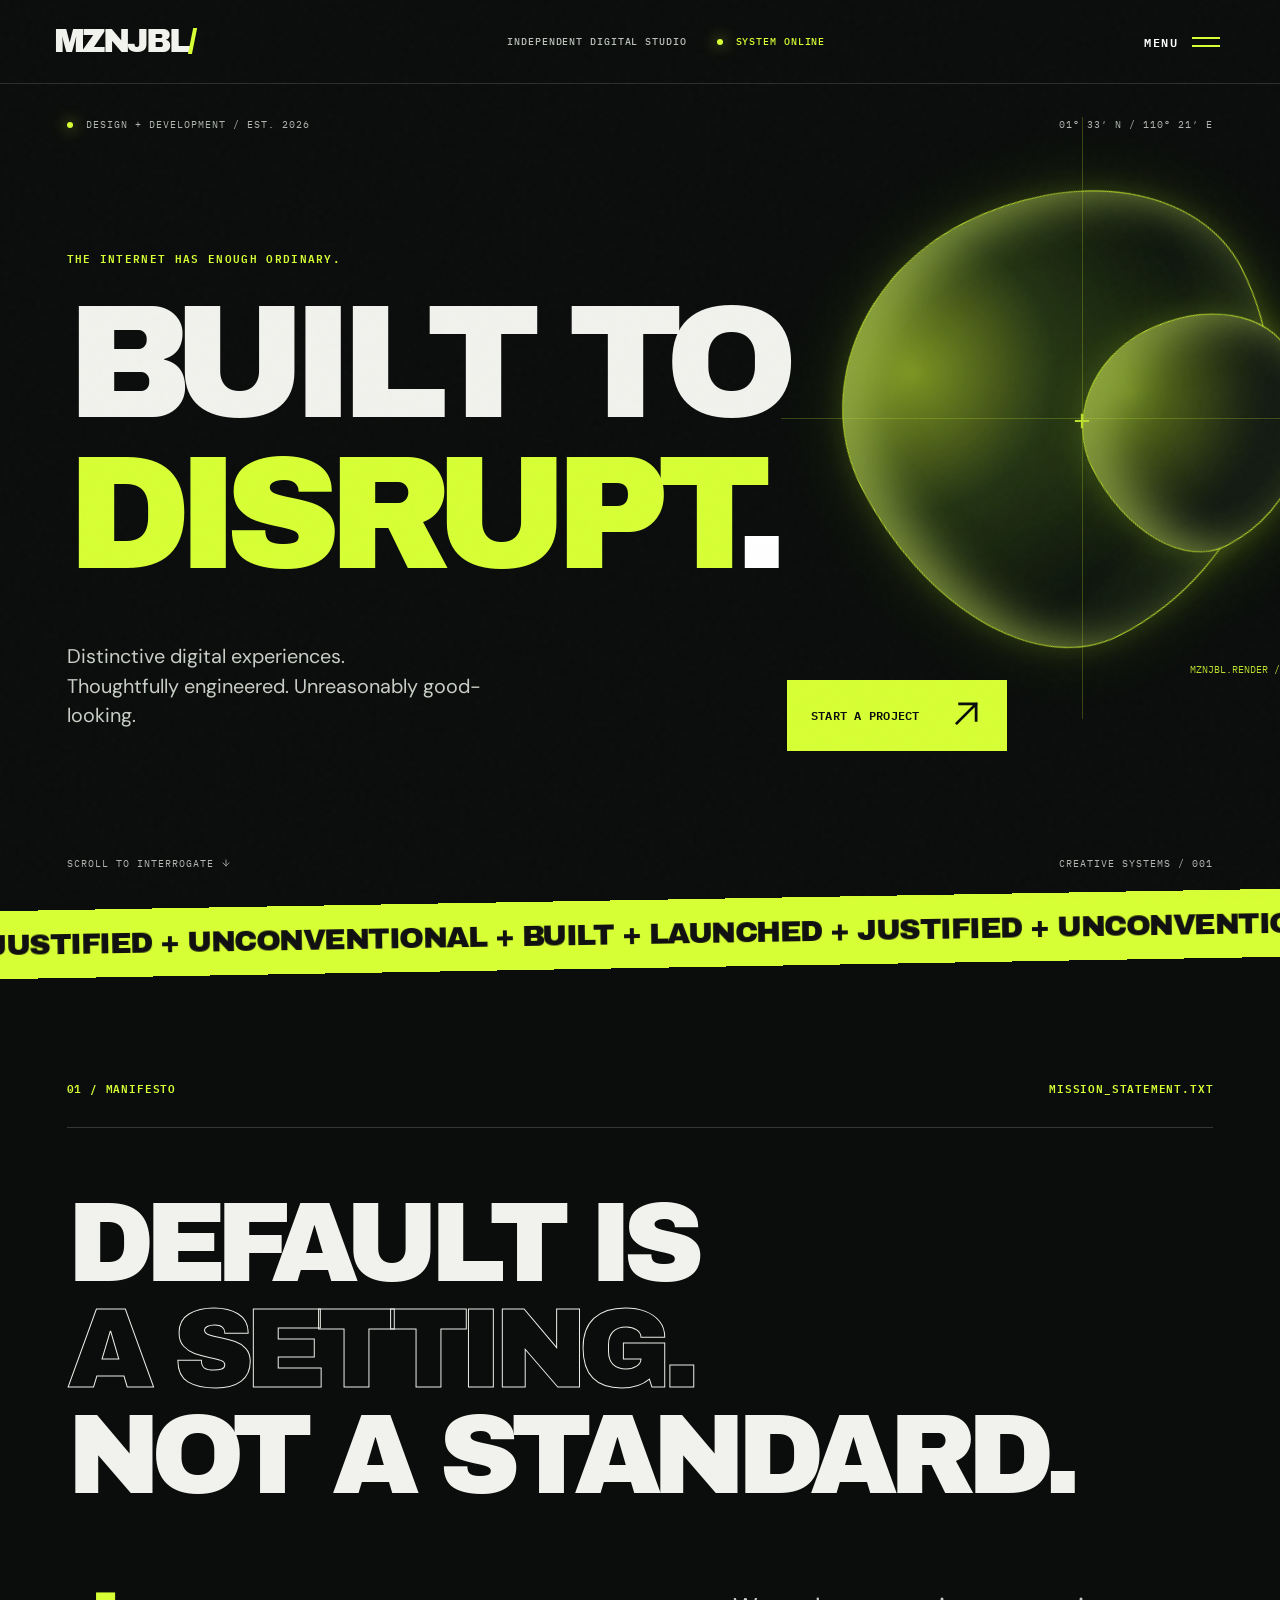
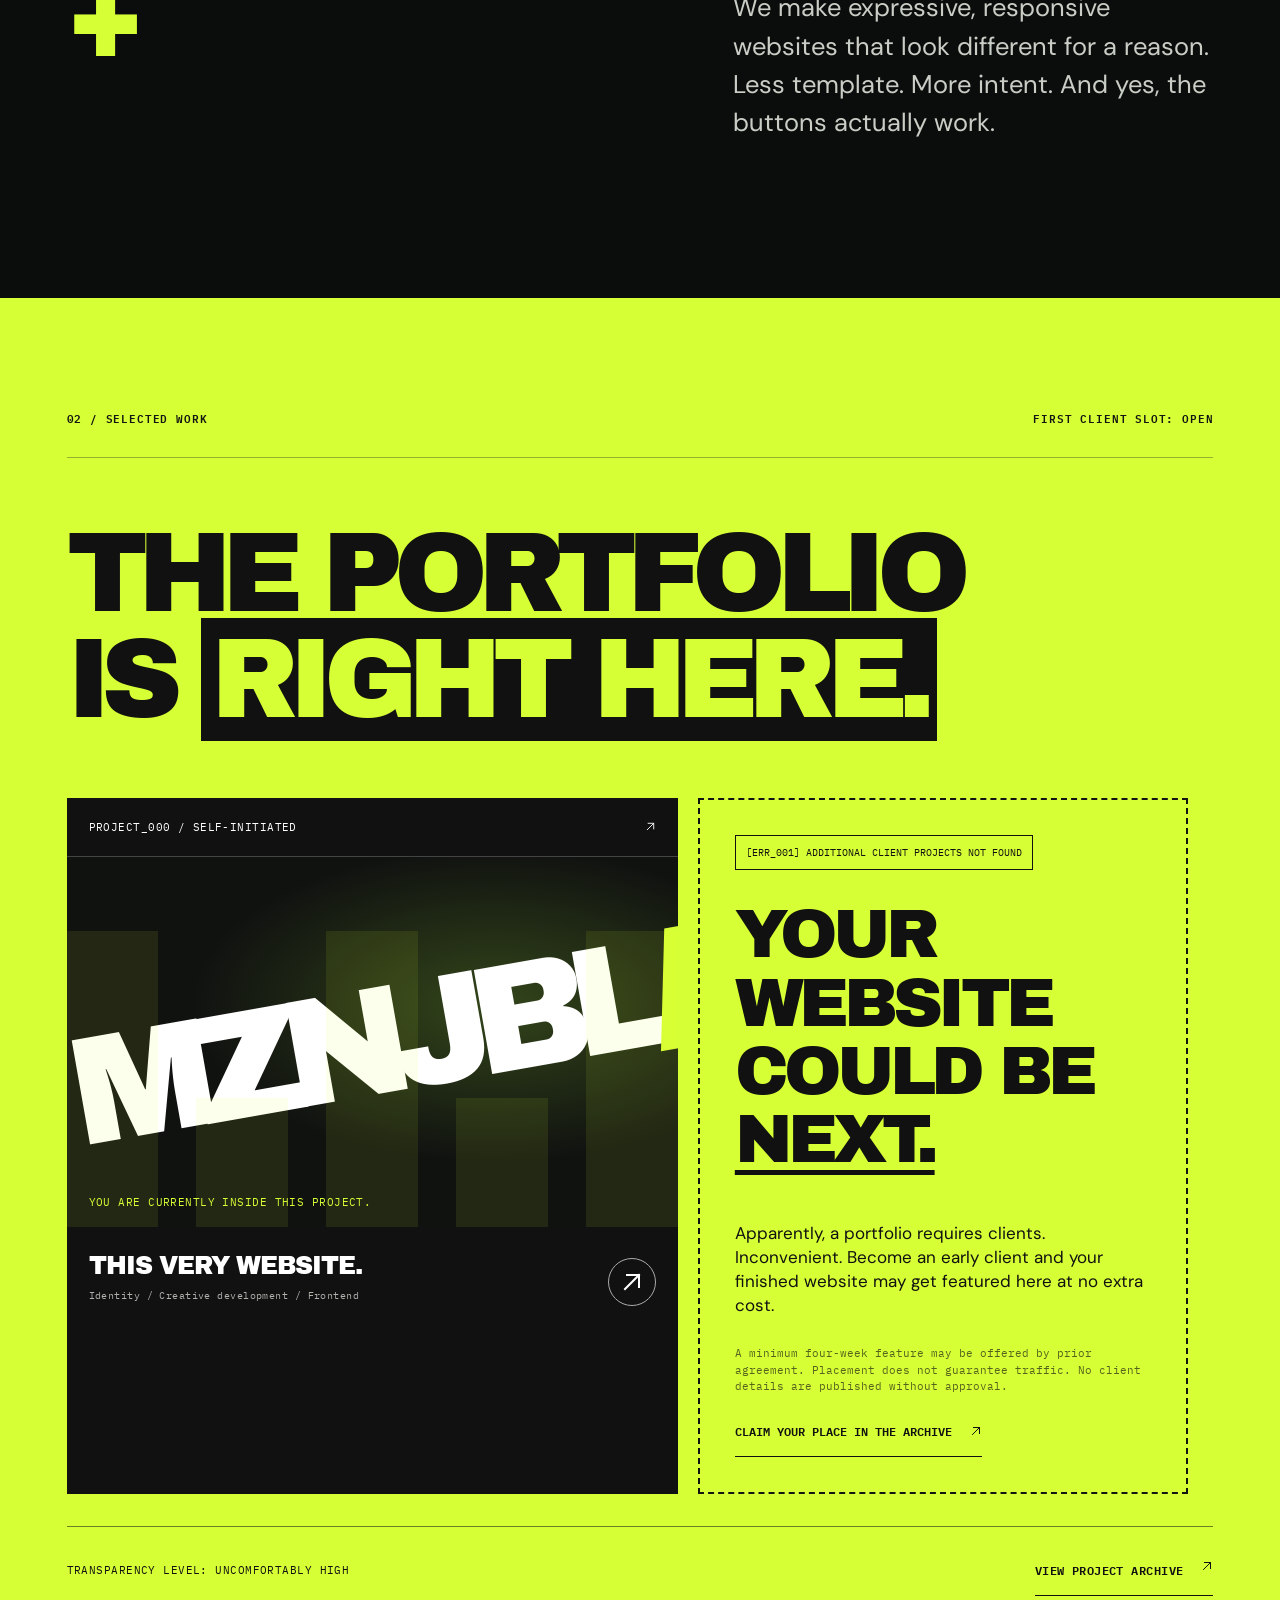
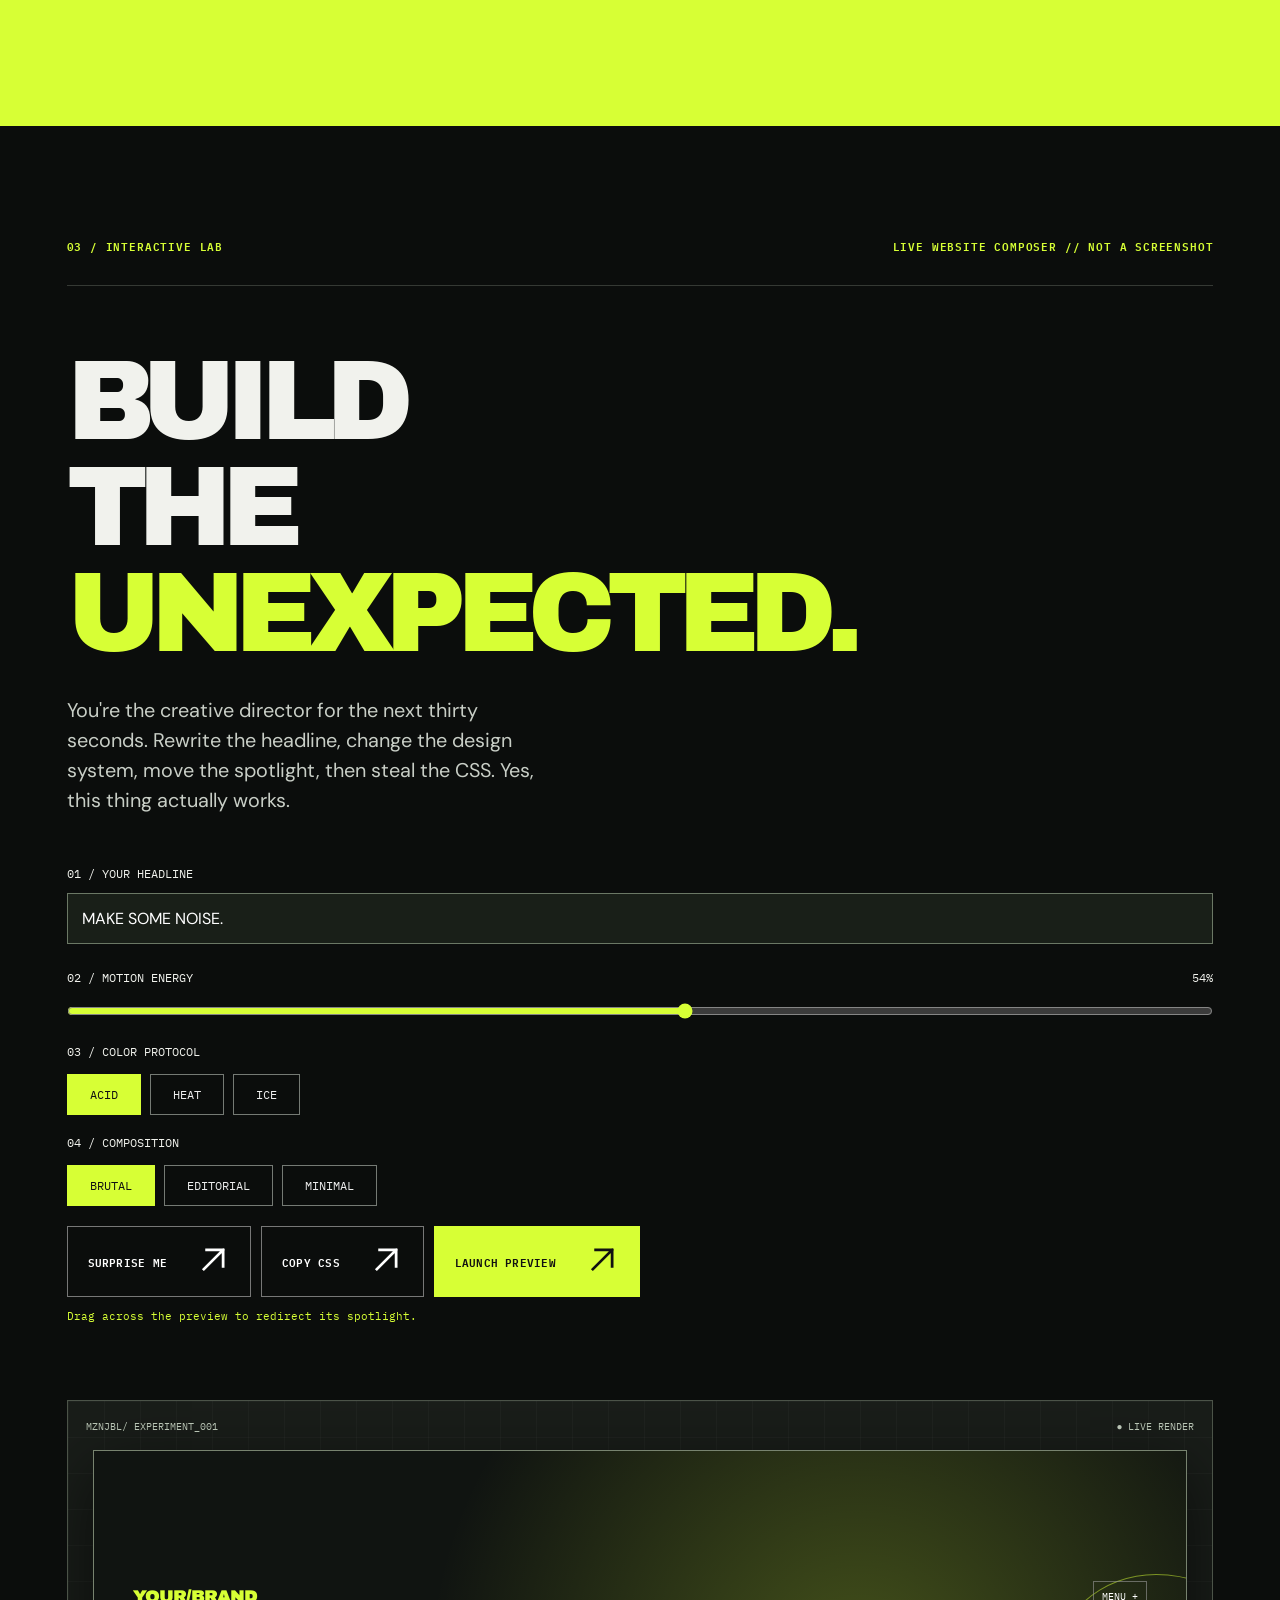
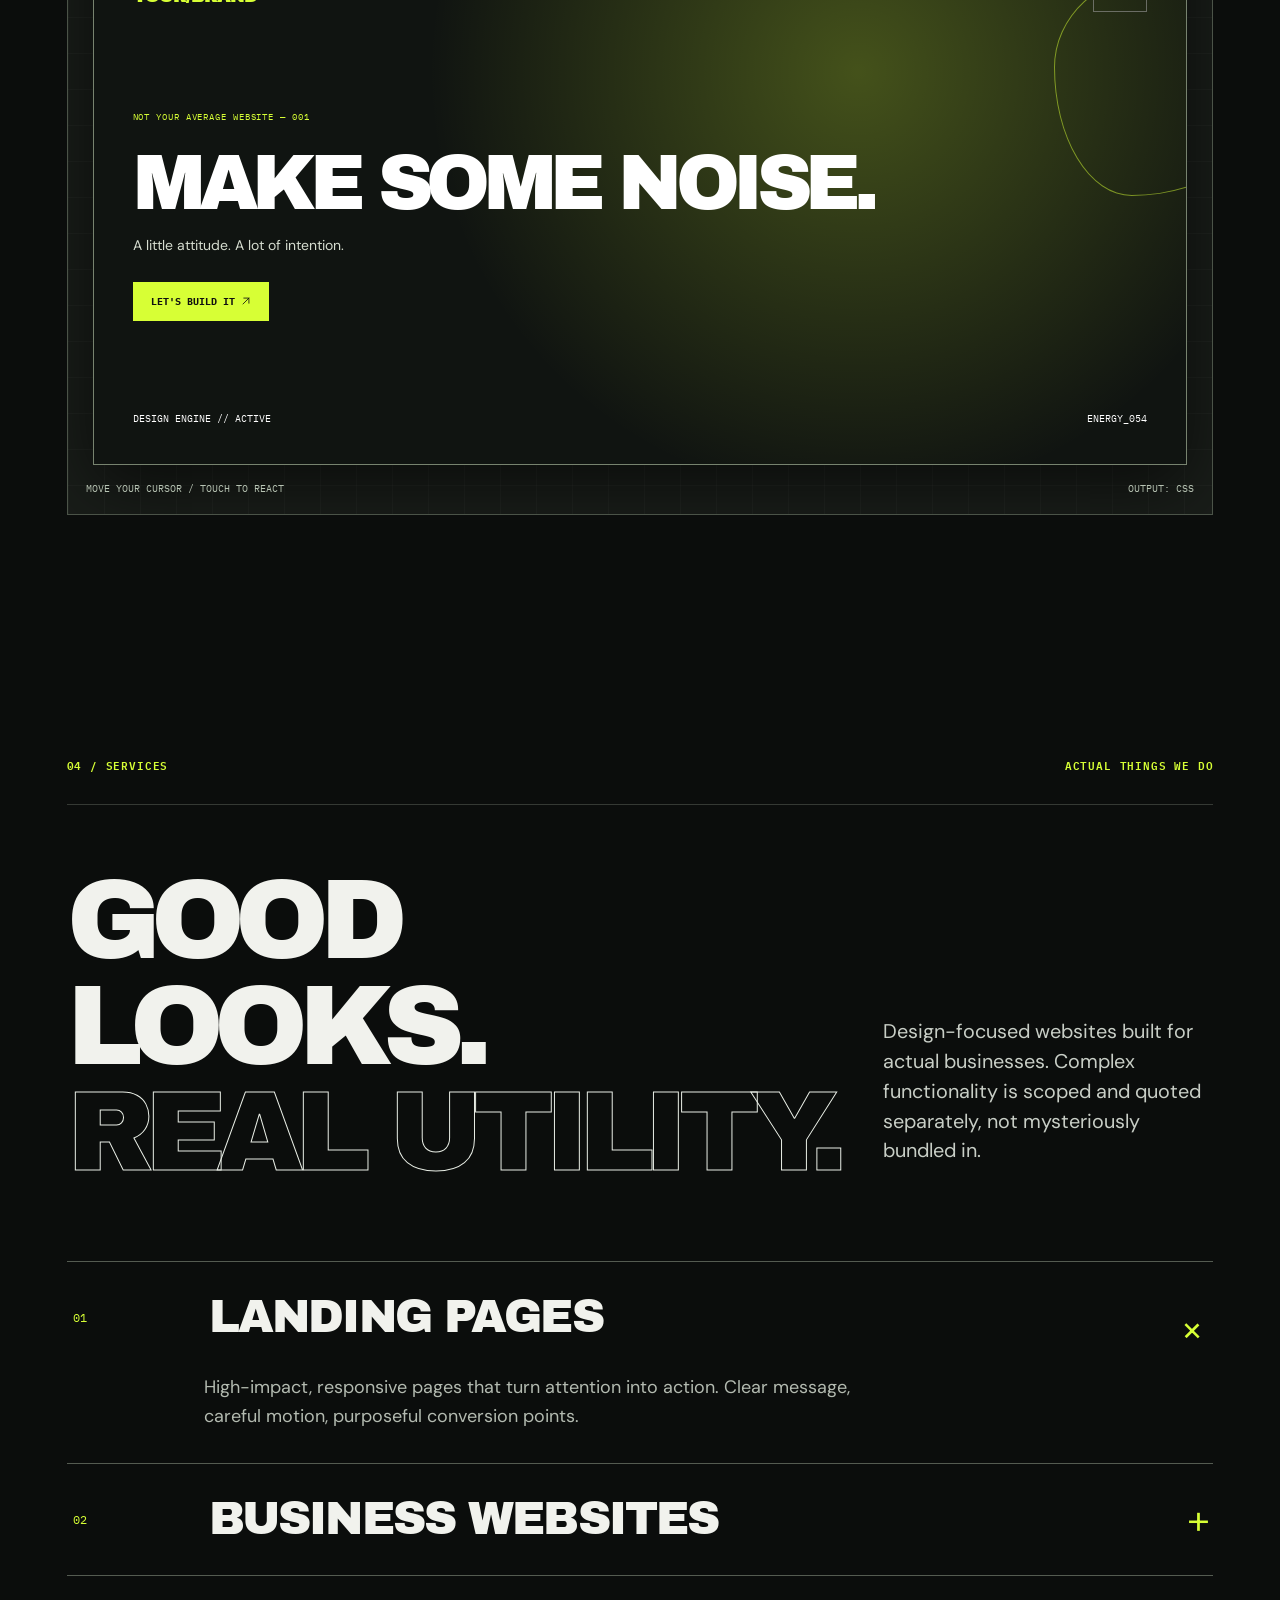
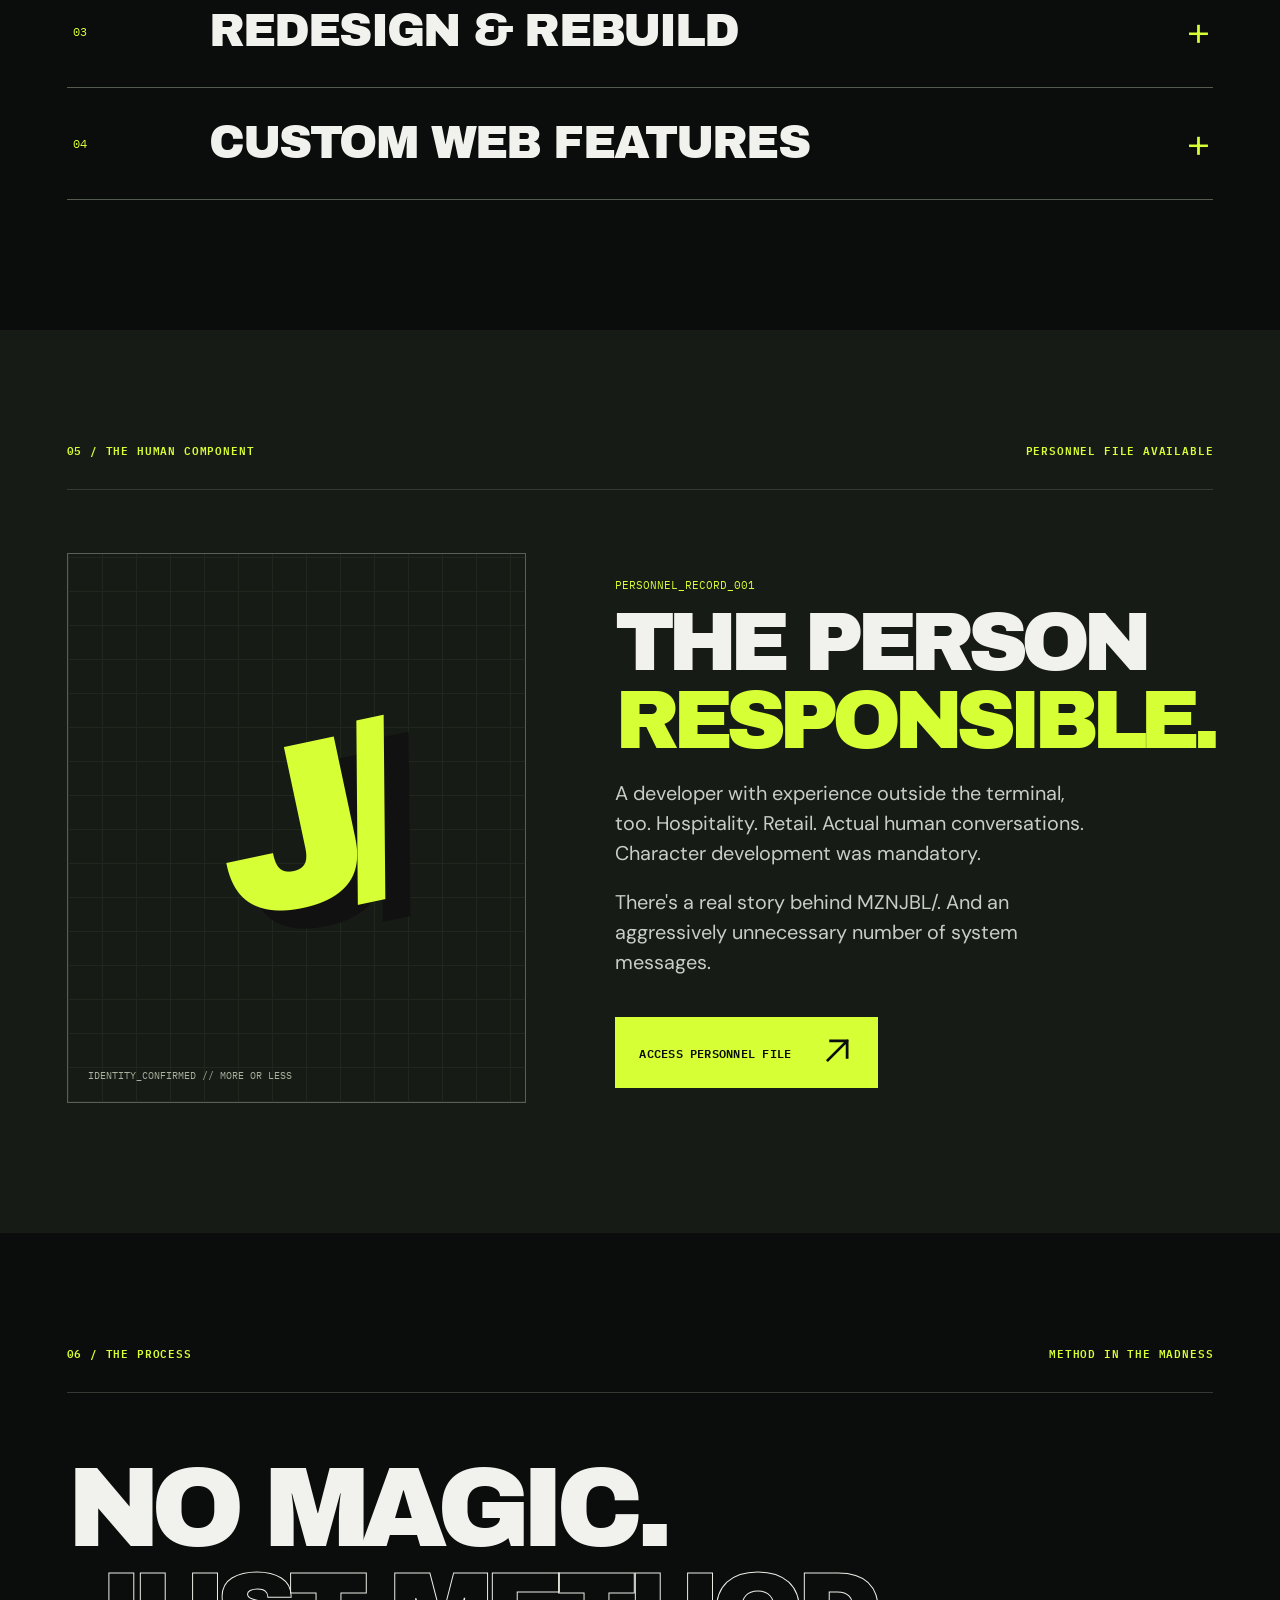
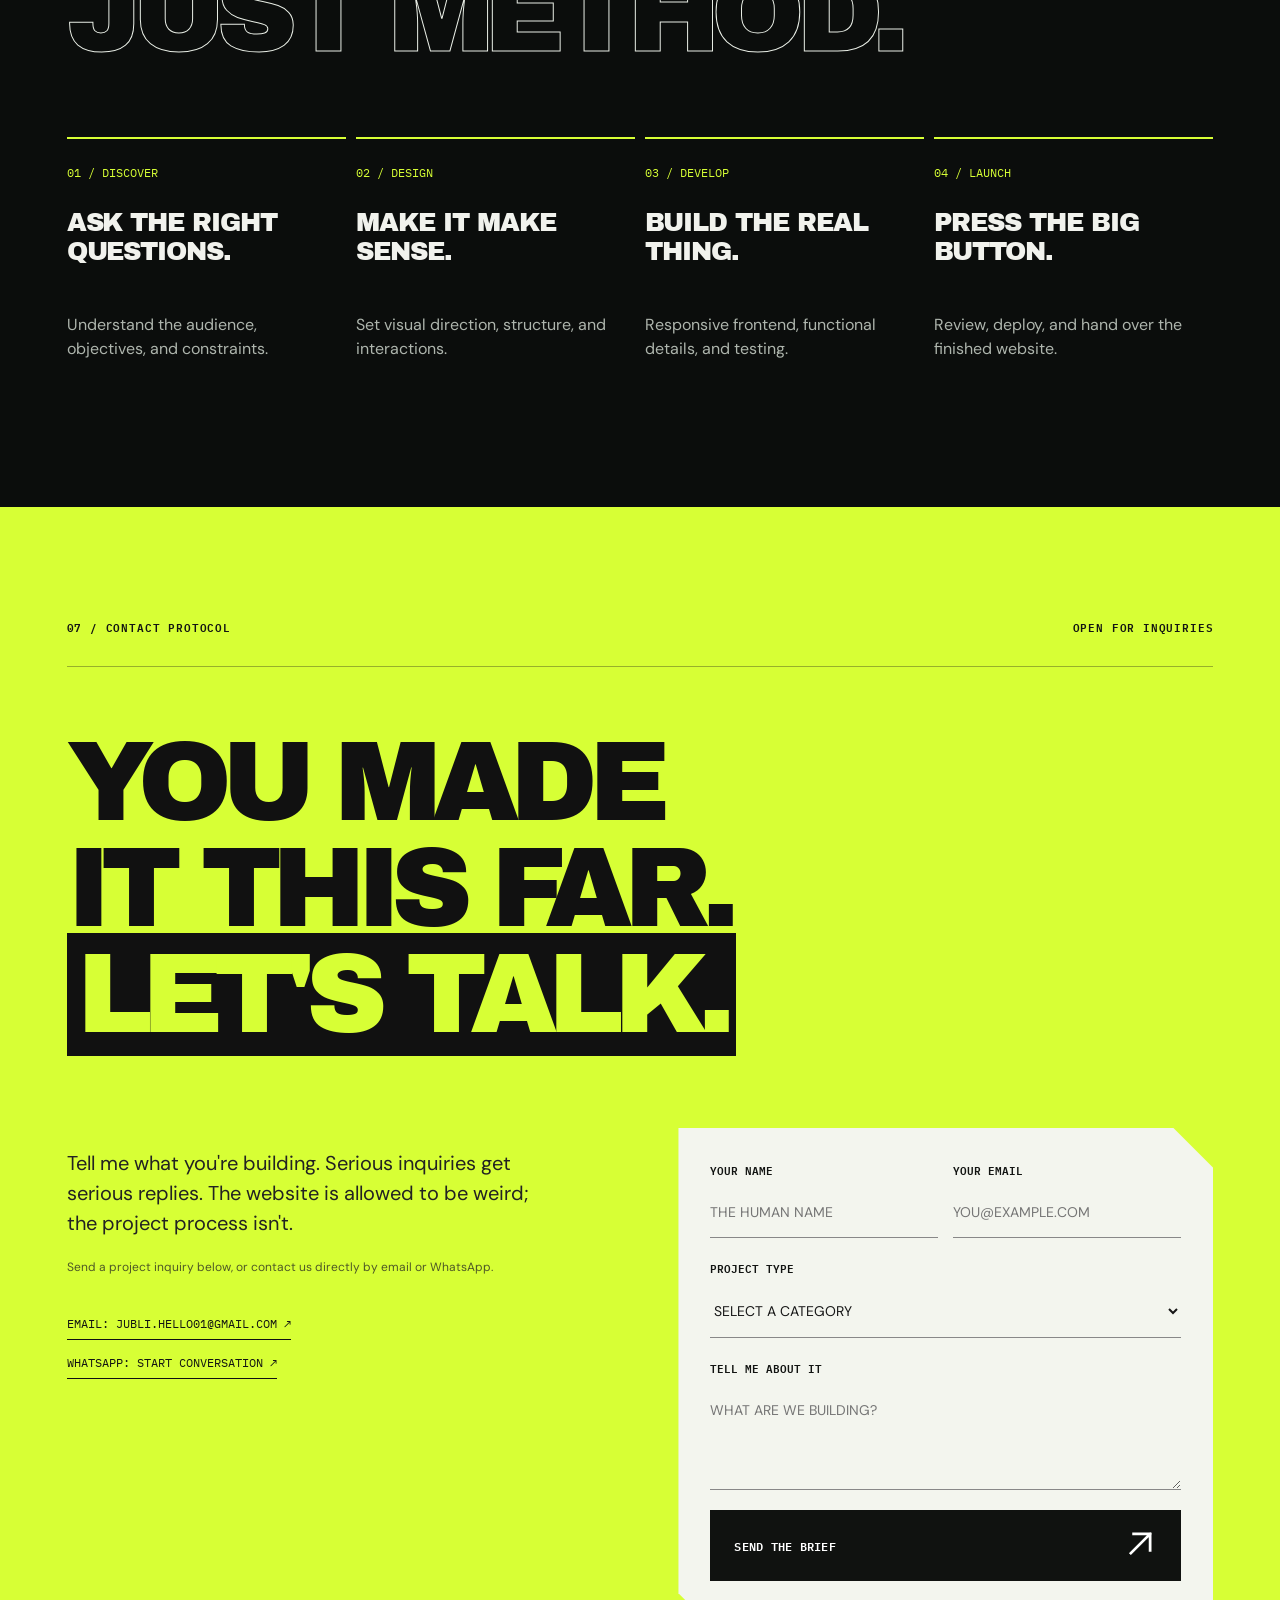
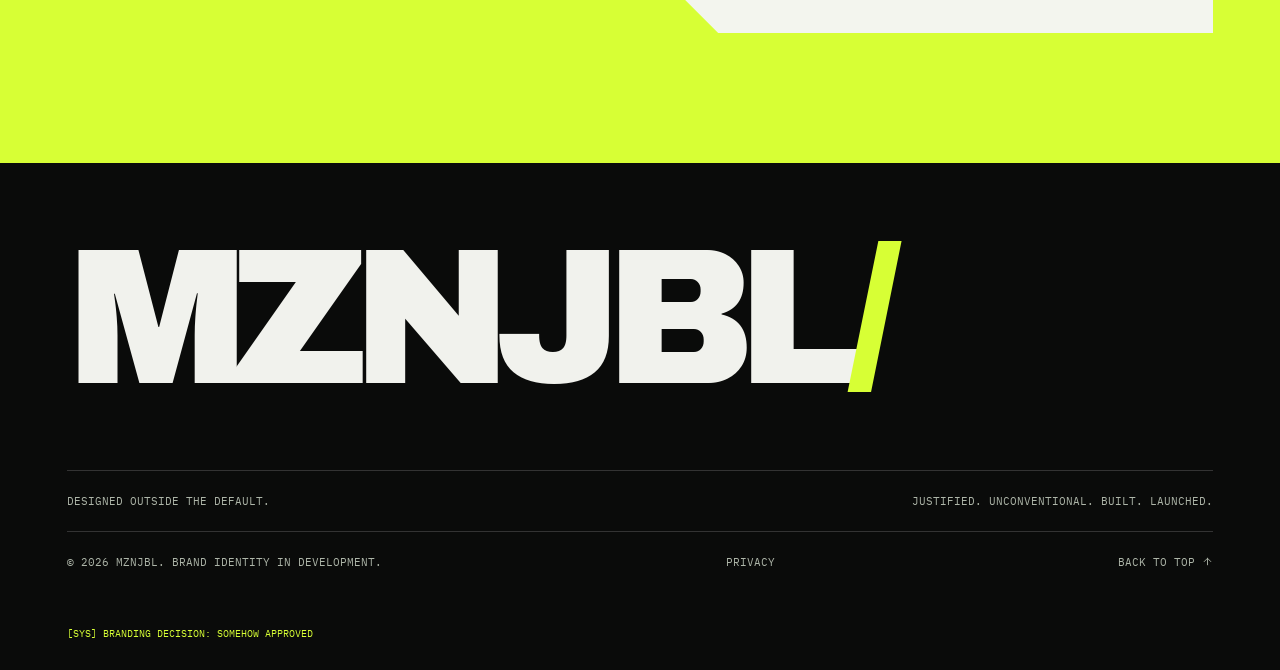
==== index.html @ fb0d4aa6 "Update hero coordinate to Kuching" ====
<!DOCTYPE html>

<html lang="en"><head><meta charset="utf-8"/><meta content="width=device-width, initial-scale=1" name="viewport"/><meta content="#0b0d0c" name="theme-color"/><meta content="MZNJBL/ is an independent creative development studio building distinctive websites, thoughtfully engineered." name="description"/><title>MZNJBL/ — Designed Outside the Default</title><link href="/styles.css?v=2.1.0" rel="stylesheet"/><script defer="" src="/app.js?v=2.1.1"></script></head><body data-page="home"><div aria-hidden="true" class="noise"></div><div aria-hidden="true" class="cursor-glow"></div><header class="header" id="top"><a aria-label="MZNJBL home" class="wordmark" href="/">MZNJBL<span>/</span></a><div class="header-center">INDEPENDENT DIGITAL STUDIO <span class="online"><b></b> SYSTEM ONLINE</span></div><button aria-controls="main-menu" aria-expanded="false" class="menu-button" type="button"><span>MENU</span><span class="menu-icon"><i></i><i></i></span></button></header><nav aria-label="Main menu" class="menu-overlay" id="main-menu" inert=""><div class="menu-top">MZNJBL/ <span>NAVIGATION_PROTOCOL_001</span></div><a href="/#work"><small class="menu-number">01</small><strong class="menu-title">WORK</strong><span class="menu-arrow"><svg class="ui-arrow" aria-hidden="true" focusable="false" viewBox="0 0 24 24" width="1em" height="1em" fill="none" stroke="currentColor" stroke-width="2" stroke-linecap="square" stroke-linejoin="miter"><path d="M5 19L19 5M7 5h12v12"/></svg></span></a><a href="/#services"><small class="menu-number">02</small><strong class="menu-title">SERVICES</strong><span class="menu-arrow"><svg class="ui-arrow" aria-hidden="true" focusable="false" viewBox="0 0 24 24" width="1em" height="1em" fill="none" stroke="currentColor" stroke-width="2" stroke-linecap="square" stroke-linejoin="miter"><path d="M5 19L19 5M7 5h12v12"/></svg></span></a><a href="/about.html"><small class="menu-number">03</small><strong class="menu-title">PERSONNEL</strong><span class="menu-arrow"><svg class="ui-arrow" aria-hidden="true" focusable="false" viewBox="0 0 24 24" width="1em" height="1em" fill="none" stroke="currentColor" stroke-width="2" stroke-linecap="square" stroke-linejoin="miter"><path d="M5 19L19 5M7 5h12v12"/></svg></span></a><a href="/#contact"><small class="menu-number">04</small><strong class="menu-title">CONTACT</strong><span class="menu-arrow"><svg class="ui-arrow" aria-hidden="true" focusable="false" viewBox="0 0 24 24" width="1em" height="1em" fill="none" stroke="currentColor" stroke-width="2" stroke-linecap="square" stroke-linejoin="miter"><path d="M5 19L19 5M7 5h12v12"/></svg></span></a><div class="menu-bottom">BUILT BY A HUMAN. ALLEGEDLY.</div></nav><main><section class="hero section" id="home"><div class="eyebrow hero-top"><span><b class="pulse"></b> DESIGN + DEVELOPMENT / EST. 2026</span><span class="hero-coordinate">01° 33′ N / 110° 21′ E</span></div><div class="hero-copy"><p class="supra reveal">THE INTERNET HAS ENOUGH ORDINARY.</p><h1 class="hero-title reveal">BUILT TO<br/><em>DISRUPT</em><span class="period">.</span></h1><div class="hero-bottom"><p>Distinctive digital experiences.<br/>Thoughtfully engineered. Unreasonably good-looking.</p><a class="button button-acid magnetic" href="#contact">START A PROJECT <span><svg class="ui-arrow" aria-hidden="true" focusable="false" viewBox="0 0 24 24" width="1em" height="1em" fill="none" stroke="currentColor" stroke-width="2" stroke-linecap="square" stroke-linejoin="miter"><path d="M5 19L19 5M7 5h12v12"/></svg></span></a></div></div><div aria-hidden="true" class="hero-art"><div class="orb orb-one"></div><div class="orb orb-two"></div><div class="reticle">+</div><div class="axis x-axis"></div><div class="axis y-axis"></div><div class="hero-art-label">MZNJBL.RENDER // LIVE</div></div><div class="hero-foot"><span>SCROLL TO INTERROGATE <svg class="ui-arrow" aria-hidden="true" focusable="false" viewBox="0 0 24 24" width="1em" height="1em" fill="none" stroke="currentColor" stroke-width="2" stroke-linecap="square" stroke-linejoin="miter"><path d="M12 5v14M5 12l7 7 7-7"/></svg></span><span>CREATIVE SYSTEMS / 001</span></div></section><div aria-hidden="true" class="marquee"><div class="marquee-track">JUSTIFIED  +  UNCONVENTIONAL  +  BUILT  +  LAUNCHED  +  JUSTIFIED  +  UNCONVENTIONAL  +  BUILT  +  LAUNCHED  +  </div></div><section class="manifesto section section-pad" id="manifesto"><div class="section-meta"><span>01 / MANIFESTO</span><span>MISSION_STATEMENT.TXT</span></div><h2 class="display-title reveal">DEFAULT IS<br/><span class="outline-text">A SETTING.</span><br/>NOT A STANDARD.</h2><div class="manifesto-lower"><span class="asterisk" aria-hidden="true">+</span><p>We make expressive, responsive websites that look different for a reason. Less template. More intent. And yes, the buttons actually work.</p></div></section><section class="work section section-pad" id="work"><div class="section-meta dark-meta"><span>02 / SELECTED WORK</span><span>FIRST CLIENT SLOT: OPEN</span></div><h2 class="display-title dark-title reveal">THE PORTFOLIO<br/>IS <span class="highlight-text">RIGHT HERE.</span></h2><div class="work-grid"><a class="project-tile" href="/projects/studio.html"><div class="tile-top"><span>PROJECT_000 / SELF-INITIATED</span><span><svg class="ui-arrow" aria-hidden="true" focusable="false" viewBox="0 0 24 24" width="1em" height="1em" fill="none" stroke="currentColor" stroke-width="2" stroke-linecap="square" stroke-linejoin="miter"><path d="M5 19L19 5M7 5h12v12"/></svg></span></div><div class="tile-art"><span class="tile-wordmark">MZNJBL<span>/</span></span><div class="tile-bars"><i></i><i></i><i></i><i></i><i></i></div><span class="tile-art-bottom">YOU ARE CURRENTLY INSIDE THIS PROJECT.</span></div><div class="tile-bottom"><div><h3>THIS VERY WEBSITE.</h3><p>Identity / Creative development / Frontend</p></div><span class="circle-arrow"><span class="arrow-label">EXPLORE THE TECH BEHIND IT</span><svg class="ui-arrow" aria-hidden="true" focusable="false" viewBox="0 0 24 24" width="1em" height="1em" fill="none" stroke="currentColor" stroke-width="2" stroke-linecap="square" stroke-linejoin="miter"><path d="M5 19L19 5M7 5h12v12"/></svg></span></div></a><div class="vacancy"><div class="vacancy-code">[ERR_001] ADDITIONAL CLIENT PROJECTS NOT FOUND</div><h3>YOUR<br/>WEBSITE<br/>COULD BE<br/><u>NEXT.</u></h3><p>Apparently, a portfolio requires clients. Inconvenient. Become an early client and your finished website may get featured here at no extra cost.</p><p class="fine-print">A minimum four-week feature may be offered by prior agreement. Placement does not guarantee traffic. No client details are published without approval.</p><a class="text-link" href="#contact">CLAIM YOUR PLACE IN THE ARCHIVE <span><svg class="ui-arrow" aria-hidden="true" focusable="false" viewBox="0 0 24 24" width="1em" height="1em" fill="none" stroke="currentColor" stroke-width="2" stroke-linecap="square" stroke-linejoin="miter"><path d="M5 19L19 5M7 5h12v12"/></svg></span></a></div></div><div class="work-bottom"><span>TRANSPARENCY LEVEL: UNCOMFORTABLY HIGH</span><a class="text-link" href="/projects.html">VIEW PROJECT ARCHIVE <svg class="ui-arrow" aria-hidden="true" focusable="false" viewBox="0 0 24 24" width="1em" height="1em" fill="none" stroke="currentColor" stroke-width="2" stroke-linecap="square" stroke-linejoin="miter"><path d="M5 19L19 5M7 5h12v12"/></svg></a></div></section><section class="lab section section-pad" id="lab"><div class="section-meta"><span>03 / INTERACTIVE LAB</span><span>LIVE WEBSITE COMPOSER // NOT A SCREENSHOT</span></div><div class="lab-layout"><div><h2 class="display-title reveal">BUILD<br/>THE<br/><span class="acid-text">UNEXPECTED.</span></h2><p class="lab-description">You're the creative director for the next thirty seconds. Rewrite the headline, change the design system, move the spotlight, then steal the CSS. Yes, this thing actually works.</p><div class="controls forge-controls"><label for="forgeHeadline">01 / YOUR HEADLINE</label><input aria-label="Preview headline" id="forgeHeadline" maxlength="48" type="text" value="MAKE SOME NOISE."/><label for="shapeRange">02 / MOTION ENERGY <output id="shapeOutput">54%</output></label><input id="shapeRange" max="100" min="0" type="range" value="54"/><span class="forge-label">03 / COLOR PROTOCOL</span><div class="button-row"><button aria-pressed="true" class="chip selected" data-accent="acid" type="button">ACID</button><button aria-pressed="false" class="chip" data-accent="orange" type="button">HEAT</button><button aria-pressed="false" class="chip" data-accent="blue" type="button">ICE</button></div><span class="forge-label">04 / COMPOSITION</span><div class="button-row"><button aria-pressed="true" class="chip selected" data-layout="bold" type="button">BRUTAL</button><button aria-pressed="false" class="chip" data-layout="editorial" type="button">EDITORIAL</button><button aria-pressed="false" class="chip" data-layout="minimal" type="button">MINIMAL</button></div><div class="forge-actions"><button class="button button-outline" id="randomize" type="button">SURPRISE ME <span><svg class="ui-arrow" aria-hidden="true" focusable="false" viewBox="0 0 24 24" width="1em" height="1em" fill="none" stroke="currentColor" stroke-width="2" stroke-linecap="square" stroke-linejoin="miter"><path d="M5 19L19 5M7 5h12v12"/></svg></span></button><button class="button button-outline" id="copyForge" type="button">COPY CSS <span><svg class="ui-arrow" aria-hidden="true" focusable="false" viewBox="0 0 24 24" width="1em" height="1em" fill="none" stroke="currentColor" stroke-width="2" stroke-linecap="square" stroke-linejoin="miter"><path d="M5 19L19 5M7 5h12v12"/></svg></span></button><button class="button button-acid" id="launchForge" type="button">LAUNCH PREVIEW <span><svg class="ui-arrow" aria-hidden="true" focusable="false" viewBox="0 0 24 24" width="1em" height="1em" fill="none" stroke="currentColor" stroke-width="2" stroke-linecap="square" stroke-linejoin="miter"><path d="M5 19L19 5M7 5h12v12"/></svg></span></button></div><p class="forge-status" id="forgeStatus" role="status">Drag across the preview to redirect its spotlight.</p></div></div><div class="lab-display forge-display" id="labDisplay"><div class="lab-display-top"><span>MZNJBL/ EXPERIMENT_001</span><span>● LIVE RENDER</span></div><div class="forge-preview" data-layout="bold" id="forgePreview"><div aria-hidden="true" class="forge-scan"><span>DEPLOYING YOUR IDEA</span><strong>READY / SET / LIVE</strong></div><div aria-hidden="true" class="forge-glow"></div><div class="forge-mini-nav"><strong>YOUR/BRAND</strong><span>MENU +</span></div><div class="forge-center"><span class="forge-kicker">NOT YOUR AVERAGE WEBSITE — 001</span><h3 id="forgeTitle">MAKE SOME NOISE.</h3><p>A little attitude. A lot of intention.</p><span class="forge-cta">LET'S BUILD IT <svg class="ui-arrow" aria-hidden="true" focusable="false" viewBox="0 0 24 24" width="1em" height="1em" fill="none" stroke="currentColor" stroke-width="2" stroke-linecap="square" stroke-linejoin="miter"><path d="M5 19L19 5M7 5h12v12"/></svg></span></div><div class="forge-mini-foot"><span>DESIGN ENGINE // ACTIVE</span><span id="shapeMetric">ENERGY_054</span></div></div><div class="lab-display-bottom"><span>MOVE YOUR CURSOR / TOUCH TO REACT</span><span>OUTPUT: CSS</span></div></div></div></section><section class="services section section-pad" id="services"><div class="section-meta"><span>04 / SERVICES</span><span>ACTUAL THINGS WE DO</span></div><div class="services-top"><h2 class="display-title reveal">GOOD<br/>LOOKS.<br/><span class="outline-text">REAL UTILITY.</span></h2><p>Design-focused websites built for actual businesses. Complex functionality is scoped and quoted separately, not mysteriously bundled in.</p></div><div class="accordion"><details open=""><summary><span class="service-number">01</span><span>LANDING PAGES</span><span class="accordion-mark">+</span></summary><div class="detail-content">High-impact, responsive pages that turn attention into action. Clear message, careful motion, purposeful conversion points.</div></details><details><summary><span class="service-number">02</span><span>BUSINESS WEBSITES</span><span class="accordion-mark">+</span></summary><div class="detail-content">Modern multi-section or multi-page websites with thoughtful structure, accessible interactions, and straightforward maintenance.</div></details><details><summary><span class="service-number">03</span><span>REDESIGN &amp; REBUILD</span><span class="accordion-mark">+</span></summary><div class="detail-content">Transform an outdated site into a polished, responsive experience without forgetting what its visitors actually need.</div></details><details><summary><span class="service-number">04</span><span>CUSTOM WEB FEATURES</span><span class="accordion-mark">+</span></summary><div class="detail-content">Special integrations and advanced application features can be evaluated separately. Scope, timeline, and cost agreed before work begins.</div></details></div></section><section class="founder section section-pad" id="about"><div class="section-meta"><span>05 / THE HUMAN COMPONENT</span><span>PERSONNEL FILE AVAILABLE</span></div><div class="founder-layout"><div class="founder-graphic"><div class="founder-target">J/</div><div class="founder-status">IDENTITY_CONFIRMED // MORE OR LESS</div></div><div class="founder-copy"><p class="kicker">PERSONNEL_RECORD_001</p><h2 class="display-title reveal">THE PERSON<br/><span class="acid-text">RESPONSIBLE.</span></h2><p>A developer with experience outside the terminal, too. Hospitality. Retail. Actual human conversations. Character development was mandatory.</p><p>There's a real story behind MZNJBL/. And an aggressively unnecessary number of system messages.</p><a class="button button-acid" href="/about.html">ACCESS PERSONNEL FILE <span><svg class="ui-arrow" aria-hidden="true" focusable="false" viewBox="0 0 24 24" width="1em" height="1em" fill="none" stroke="currentColor" stroke-width="2" stroke-linecap="square" stroke-linejoin="miter"><path d="M5 19L19 5M7 5h12v12"/></svg></span></a></div></div></section><section class="process section section-pad" id="process"><div class="section-meta"><span>06 / THE PROCESS</span><span>METHOD IN THE MADNESS</span></div><h2 class="display-title reveal">NO MAGIC.<br/><span class="outline-text">JUST METHOD.</span></h2><div class="process-grid"><div><span>01 / DISCOVER</span><h3>ASK THE RIGHT QUESTIONS.</h3><p>Understand the audience, objectives, and constraints.</p></div><div><span>02 / DESIGN</span><h3>MAKE IT MAKE SENSE.</h3><p>Set visual direction, structure, and interactions.</p></div><div><span>03 / DEVELOP</span><h3>BUILD THE REAL THING.</h3><p>Responsive frontend, functional details, and testing.</p></div><div><span>04 / LAUNCH</span><h3>PRESS THE BIG BUTTON.</h3><p>Review, deploy, and hand over the finished website.</p></div></div></section><section class="contact section section-pad" id="contact"><div class="section-meta dark-meta"><span>07 / CONTACT PROTOCOL</span><span>OPEN FOR INQUIRIES</span></div><h2 class="display-title dark-title reveal">YOU MADE<br/>IT THIS FAR.<br/><span class="highlight-text">LET'S TALK.</span></h2><div class="contact-grid"><div class="contact-intro"><p>Tell me what you're building. Serious inquiries get serious replies. The website is allowed to be weird; the project process isn't.</p><p class="contact-note">Send a project inquiry below, or contact us directly by email or WhatsApp.</p><div class="contact-links"><a class="email-link" data-contact-email="" href="mailto:jubli.hello01@gmail.com">EMAIL: JUBLI.HELLO01@GMAIL.COM <svg class="ui-arrow" aria-hidden="true" focusable="false" viewBox="0 0 24 24" width="1em" height="1em" fill="none" stroke="currentColor" stroke-width="2" stroke-linecap="square" stroke-linejoin="miter"><path d="M5 19L19 5M7 5h12v12"/></svg></a><a class="whatsapp-link" data-contact-whatsapp="" href="https://wa.me/60199321533">WHATSAPP: START CONVERSATION <svg class="ui-arrow" aria-hidden="true" focusable="false" viewBox="0 0 24 24" width="1em" height="1em" fill="none" stroke="currentColor" stroke-width="2" stroke-linecap="square" stroke-linejoin="miter"><path d="M5 19L19 5M7 5h12v12"/></svg></a></div></div><form class="contact-form" id="contactForm" method="POST"><div class="form-row"><label>YOUR NAME<input autocomplete="name" name="name" placeholder="THE HUMAN NAME" required=""/></label><label>YOUR EMAIL<input autocomplete="email" name="email" placeholder="YOU@EXAMPLE.COM" required="" type="email"/></label></div><label>PROJECT TYPE<select name="projectType" required=""><option value="">SELECT A CATEGORY</option><option>Landing page</option><option>Business website</option><option>Website redesign</option><option>Custom features</option><option>Not sure yet</option></select></label><label>TELL ME ABOUT IT<textarea name="message" placeholder="WHAT ARE WE BUILDING?" rows="4" required minlength="5"></textarea></label><input aria-hidden="true" autocomplete="off" class="honeypot" name="_honey" tabindex="-1" type="text"/><button class="button button-dark" type="submit">SEND THE BRIEF <span><svg class="ui-arrow" aria-hidden="true" focusable="false" viewBox="0 0 24 24" width="1em" height="1em" fill="none" stroke="currentColor" stroke-width="2" stroke-linecap="square" stroke-linejoin="miter"><path d="M5 19L19 5M7 5h12v12"/></svg></span></button><p id="formStatus" class="form-status" role="status" aria-live="polite"></p></form></div></section></main><footer><a class="footer-logo" href="/">MZNJBL<span>/</span></a><div class="footer-tagline"><span>DESIGNED OUTSIDE THE DEFAULT.</span><span>JUSTIFIED. UNCONVENTIONAL. BUILT. LAUNCHED.</span></div><div class="footer-last"><span>© <span data-year="">2026</span> MZNJBL. BRAND IDENTITY IN DEVELOPMENT.</span><a href="/privacy.html">PRIVACY</a><a href="#top">BACK TO TOP <svg class="ui-arrow" aria-hidden="true" focusable="false" viewBox="0 0 24 24" width="1em" height="1em" fill="none" stroke="currentColor" stroke-width="2" stroke-linecap="square" stroke-linejoin="miter"><path d="M12 19V5M5 12l7-7 7 7"/></svg></a></div><p class="footer-joke">[SYS] BRANDING DECISION: SOMEHOW APPROVED</p></footer></body></html>
---- styles.css ----
@import url('https://fonts.googleapis.com/css2?family=Archivo+Black&family=DM+Sans:wght@400;500;600;700&family=IBM+Plex+Mono:wght@400;500;600&display=swap');
:root{--bg:#0b0d0c;--fg:#f1f2ed;--muted:#9a9e98;--acid:#d7ff35;--line:#353934;--dark:#101210;--font-head:'Archivo Black',Impact,'Arial Black',sans-serif;--font-mono:'IBM Plex Mono',monospace;--font-body:'DM Sans',Arial,sans-serif}*{box-sizing:border-box}html{scroll-behavior:smooth;scroll-padding-top:80px}body{background:var(--bg);color:var(--fg);font-family:var(--font-body);margin:0;overflow-x:hidden}body.menu-open{overflow:hidden}::selection{background:var(--acid);color:#101010}a{color:inherit;text-decoration:none}button,input,select,textarea{font:inherit}button{cursor:pointer}a:focus-visible,button:focus-visible,input:focus-visible,textarea:focus-visible,select:focus-visible,summary:focus-visible{outline:3px solid var(--acid);outline-offset:4px}.noise{position:fixed;inset:0;pointer-events:none;opacity:.13;z-index:50;background-image:url("data:image/svg+xml,%3Csvg viewBox='0 0 180 180' xmlns='http://www.w3.org/2000/svg'%3E%3Cfilter id='n'%3E%3CfeTurbulence type='fractalNoise' baseFrequency='.9' numOctaves='3' stitchTiles='stitch'/%3E%3C/filter%3E%3Crect width='100%25' height='100%25' opacity='.15' filter='url(%23n)'/%3E%3C/svg%3E")}.cursor-glow{position:fixed;z-index:0;pointer-events:none;width:420px;height:420px;border-radius:50%;background:radial-gradient(circle,rgba(215,255,53,.075),transparent 65%);transform:translate(-50%,-50%);opacity:0}.header{height:84px;display:flex;align-items:center;justify-content:space-between;position:absolute;inset:0 0 auto;z-index:100;padding:0 4.2vw;border-bottom:1px solid #ffffff24}.wordmark,.footer-logo{font-family:var(--font-head);font-size:2.05rem;letter-spacing:-.09em;line-height:1}.wordmark span,.footer-logo span{color:var(--acid)}.header-center{display:flex;align-items:center;gap:30px;font:500 10px var(--font-mono);letter-spacing:.09em;color:#b9c0b7}.online{color:var(--acid)}.online b,.pulse{display:inline-block;width:6px;height:6px;background:var(--acid);border-radius:50%;margin-right:6px;box-shadow:0 0 15px var(--acid)}.menu-button{display:flex;align-items:center;gap:14px;background:none;border:0;color:#fff;font:600 12px var(--font-mono);letter-spacing:.12em;z-index:102}.menu-icon{height:18px;width:28px;display:flex;flex-direction:column;justify-content:center;gap:6px}.menu-icon i{display:block;width:28px;height:2px;background:var(--acid);transition:transform .3s}.menu-open .menu-icon i:first-child{transform:translateY(4px) rotate(45deg)}.menu-open .menu-icon i:last-child{transform:translateY(-4px) rotate(-45deg)}.menu-overlay{position:fixed;z-index:99;inset:0;background:var(--acid);color:#0b0d0c;padding:110px 6vw 35px;display:flex;flex-direction:column;transform:translateY(-105%);transition:transform .65s cubic-bezier(.76,0,.24,1)}.menu-overlay.open{transform:translateY(0)}.menu-overlay .menu-top,.menu-bottom{display:flex;justify-content:space-between;font:11px var(--font-mono);letter-spacing:.08em;padding-bottom:25px}.menu-overlay>a{border-top:1px solid #17171755;font:clamp(48px,7vw,125px)/1 var(--font-head);letter-spacing:-.065em;padding:14px 0;display:flex;align-items:center;justify-content:space-between;transition:padding-left .2s}.menu-overlay>a:hover{padding-left:2vw}.menu-overlay>a small{font:11px var(--font-mono)}.menu-overlay>a span{font-size:.5em}.menu-bottom{margin-top:auto;border-top:1px solid #17171755;padding-top:18px}.section{position:relative}.section-pad{padding:110px 5.2vw 130px}.section-meta{display:flex;justify-content:space-between;gap:12px;font:600 11px var(--font-mono);letter-spacing:.075em;color:var(--acid);padding-bottom:30px;border-bottom:1px solid var(--line);margin-bottom:63px}.dark-meta{color:#131513;border-color:#15151555}.hero{min-height:100svh;padding:118px 5.2vw 30px;display:flex;flex-direction:column;justify-content:space-between;overflow:hidden}.hero-top,.hero-foot{display:flex;justify-content:space-between;font:10px var(--font-mono);color:#b1b6b0;letter-spacing:.1em;position:relative;z-index:3}.hero-top{margin-bottom:30px}.hero-copy{position:relative;z-index:3;margin:auto 0}.supra{font:600 11px var(--font-mono);color:var(--acid);letter-spacing:.12em;margin-bottom:22px}.hero-title,.display-title{font-family:var(--font-head);font-weight:400;letter-spacing:-.085em;line-height:.94;margin:0}.hero-title{font-size:clamp(70px,12.5vw,240px)}.hero-title em{color:var(--acid);font-style:normal}.period{color:#fff}.hero-bottom{display:flex;justify-content:space-between;align-items:end;max-width:940px;gap:30px;margin-top:32px}.hero-bottom p,.manifesto-lower p,.lab-description,.services-top>p,.founder-copy>p,.contact-intro>p{font-size:clamp(15px,1.55vw,22px);line-height:1.5;color:#c8cec6;max-width:480px}.hero-foot{margin-top:30px}.button{display:inline-flex;align-items:center;justify-content:space-between;gap:30px;border:1px solid transparent;min-height:54px;padding:16px 23px;font:600 12px var(--font-mono);letter-spacing:.02em;transition:background .2s,color .2s,transform .2s;white-space:nowrap}.button span{font-size:20px}.button-acid{background:var(--acid);color:#0b0d0c}.button-acid:hover{background:white}.button-outline{background:transparent;color:white;border-color:#777}.button-outline:hover{color:#111;background:var(--acid);border-color:var(--acid)}.button-dark{background:#101210;color:white;width:100%}.button-dark:hover{background:#343a32}.hero-art{position:absolute;width:min(47vw,700px);aspect-ratio:1;right:-8vw;top:13%;opacity:.87;pointer-events:none;filter:blur(.05px)}.orb{position:absolute;border-radius:48% 52% 63% 37% / 43% 38% 62% 57%;transform:rotate(-27deg);box-shadow:inset 22px 15px 45px #dfff6699,inset -35px -38px 75px #192217,0 0 90px #aaff1620}.orb-one{width:73%;height:73%;top:12%;left:10%;border:1px solid #d7ff35;background:radial-gradient(ellipse at 22% 25%,#d7ff3599,#273d17bb 30%,#0d150d 60%,#ccff3411)}.orb-two{width:38%;height:38%;top:35%;right:8%;background:radial-gradient(circle at 30% 20%,#d7ff3566,#101810 60%);border:1px solid #d7ff35}.axis{position:absolute;background:#d7ff3544}.x-axis{height:1px;width:100%;top:50%}.y-axis{width:1px;height:100%;left:50%}.reticle{position:absolute;top:50%;left:50%;color:var(--acid);font:30px var(--font-mono);z-index:3;transform:translate(-50%,-50%)}.hero-art-label{font:10px var(--font-mono);position:absolute;bottom:7%;right:11%;color:var(--acid)}.marquee{overflow:hidden;background:var(--acid);color:#111;height:68px;display:flex;align-items:center;transform:rotate(-1deg);width:102%;margin-left:-1%;position:relative;z-index:3}.marquee-track{white-space:nowrap;font:30px var(--font-head);letter-spacing:-.05em;animation:marquee 24s linear infinite}@keyframes marquee{to{transform:translateX(-50%)}}.display-title{font-size:clamp(50px,8.8vw,150px)}.outline-text{-webkit-text-stroke:1px #e9eee6;color:transparent}.manifesto{min-height:650px}.manifesto-lower{display:flex;align-items:start;justify-content:space-between;margin-top:55px}.asterisk{font-size:110px;color:var(--acid);line-height:1}.manifesto-lower p{font-size:clamp(18px,2vw,30px)}.work{background:var(--acid);color:#111}.dark-title{color:#111}.highlight-text{background:#111;color:var(--acid);padding:0 .09em;box-decoration-break:clone;-webkit-box-decoration-break:clone}.work-grid{display:grid;grid-template-columns:1.05fr .95fr;gap:20px;margin-top:65px}.project-tile{background:#111;color:white;display:block;transition:transform .25s}.project-tile:hover{transform:translateY(-6px)}.tile-top,.tile-bottom,.tile-art-bottom,.work-bottom{display:flex;align-items:center;justify-content:space-between;font:11px var(--font-mono);letter-spacing:.04em}.tile-top{padding:22px;border-bottom:1px solid #444}.tile-art{height:370px;display:flex;align-items:center;justify-content:center;position:relative;overflow:hidden;background:radial-gradient(ellipse at 70% 40%,#33451a 0,#101210 50%)}.tile-wordmark{font:clamp(100px,12vw,230px) var(--font-head);letter-spacing:-.13em;transform:rotate(-10deg)}.tile-wordmark span{color:var(--acid)}.tile-bars{position:absolute;inset:0;display:flex;align-items:end;justify-content:space-between;opacity:.09;pointer-events:none}.tile-bars i{width:15%;height:80%;background:var(--acid)}.tile-bars i:nth-child(even){height:35%}.tile-art-bottom{position:absolute;bottom:18px;left:22px;color:var(--acid)}.tile-bottom{padding:25px 22px;gap:15px}.tile-bottom h3{font:25px var(--font-head);letter-spacing:-.04em;margin:0}.tile-bottom p{color:#aeb2ab;font:10px var(--font-mono)}.circle-arrow{width:48px;height:48px;border:1px solid #aaa;border-radius:50%;display:grid;place-items:center;font-size:25px}.vacancy{border:2px dashed #131513;padding:35px;display:flex;flex-direction:column;align-items:start}.vacancy-code{font:10px var(--font-mono);border:1px solid #111;padding:10px}.vacancy h3{font:clamp(40px,5.4vw,90px)/.99 var(--font-head);letter-spacing:-.07em;margin:30px 0}.vacancy h3 u{text-decoration-thickness:5px;text-underline-offset:8px}.vacancy p{font-size:17px;max-width:510px;line-height:1.42}.vacancy .fine-print{font:11px/1.5 var(--font-mono);opacity:.65}.text-link{font:600 12px var(--font-mono);border-bottom:1px solid currentColor;padding:15px 0;display:inline-flex;gap:15px}.work-bottom{margin-top:32px;border-top:1px solid #1118;padding-top:18px}.lab-layout{display:grid;grid-template-columns:.95fr 1.05fr;gap:5vw;align-items:center}.acid-text{color:var(--acid)}.lab-description{margin-top:30px}.controls{margin-top:50px;max-width:480px}.controls label{font:12px var(--font-mono);display:flex;justify-content:space-between}.controls input[type=range]{width:100%;accent-color:var(--acid);margin:18px 0 25px}.button-row{display:flex;gap:9px;margin-bottom:20px}.chip{background:transparent;border:1px solid #757a74;color:#eee;padding:12px 22px;font:12px var(--font-mono)}.chip.selected,.chip:hover{background:var(--acid);color:#111;border-color:var(--acid)}.lab-display{height:570px;background:#191d19;border:1px solid #4b5348;position:relative;overflow:hidden;display:flex;align-items:center;justify-content:center}.lab-display:before{content:'';position:absolute;inset:0;background-image:linear-gradient(#ffffff07 1px,transparent 1px),linear-gradient(90deg,#ffffff07 1px,transparent 1px);background-size:36px 36px}.lab-display-top,.lab-display-bottom{position:absolute;left:23px;right:23px;display:flex;justify-content:space-between;font:10px var(--font-mono);color:#b8c4b4}.lab-display-top{top:23px}.lab-display-bottom{bottom:23px}.morph-shape{width:280px;height:280px;display:grid;place-items:center;background:var(--acid);border-radius:43% 57% 63% 37% / 52% 42% 58% 48%;box-shadow:0 0 110px #d7ff352c;transition:border-radius .55s cubic-bezier(.2,.8,.2,1),background .4s,transform .55s}.morph-shape span{font:105px var(--font-head);color:#151515;letter-spacing:-.14em;transform:rotate(-12deg)}.services-top{display:flex;align-items:end;justify-content:space-between;gap:30px}.services-top>p{max-width:330px}.accordion{margin-top:75px}.accordion details{border-top:1px solid #545b51}.accordion details:last-child{border-bottom:1px solid #545b51}.accordion summary{list-style:none;cursor:pointer;display:grid;grid-template-columns:12% 1fr 50px;align-items:center;padding:28px 6px;font:clamp(22px,3.6vw,55px)/1.1 var(--font-head);letter-spacing:-.04em}.accordion summary::-webkit-details-marker{display:none}.service-number{color:var(--acid);font:12px var(--font-mono);letter-spacing:0}.accordion-mark{font:42px var(--font-body);font-weight:300;text-align:right;color:var(--acid)}.accordion details[open] .accordion-mark{transform:rotate(45deg)}.detail-content{margin-left:12%;max-width:650px;color:#b3bab0;line-height:1.6;padding:0 0 32px;font-size:18px}.founder{background:#171b16}.founder-layout{display:grid;grid-template-columns:1fr 1fr;gap:7vw;align-items:center}.founder-graphic{min-height:550px;border:1px solid #576052;position:relative;display:grid;place-items:center;background:repeating-linear-gradient(0deg,#20271d 0 1px,transparent 1px 34px),repeating-linear-gradient(90deg,#20271d 0 1px,transparent 1px 34px)}.founder-target{font:clamp(140px,18vw,290px) var(--font-head);color:var(--acid);letter-spacing:-.12em;transform:rotate(-12deg);text-shadow:20px 22px 0 #111}.founder-status{position:absolute;bottom:20px;left:20px;color:#a6b29d;font:10px var(--font-mono)}.founder-copy .kicker{font:11px var(--font-mono);color:var(--acid)}.founder-copy .display-title{font-size:clamp(50px,6.5vw,115px)}.founder-copy .button{margin-top:20px}.process-grid{display:grid;grid-template-columns:repeat(4,1fr);gap:10px;margin-top:70px}.process-grid>div{border-top:2px solid var(--acid);padding:22px 12px 0 0}.process-grid span{font:12px var(--font-mono);color:var(--acid)}.process-grid h3{font:clamp(18px,2vw,30px)/1.15 var(--font-head);letter-spacing:-.04em;min-height:80px}.process-grid p{color:#aeb5ad;line-height:1.5}.contact{background:var(--acid);color:#121412}.contact-grid{display:grid;grid-template-columns:1fr 1.05fr;gap:8vw;margin-top:80px}.contact-intro>p{color:#222;font-size:20px}.contact-note{font-size:12px!important;line-height:1.5!important;opacity:.75}.contact-links{display:flex;flex-direction:column;align-items:start;margin-top:40px;gap:15px}.contact-links a{font:12px var(--font-mono);border-bottom:1px solid #111;padding-bottom:8px}.contact-form{background:#f3f5ee;padding:32px;display:flex;flex-direction:column;gap:20px}.contact-form label{font:600 11px var(--font-mono);display:flex;flex-direction:column;gap:8px}.form-row{display:grid;grid-template-columns:1fr 1fr;gap:15px}.contact-form input:not([type=checkbox]),.contact-form textarea,.contact-form select{width:100%;padding:16px 0;background:transparent;border:0;border-bottom:1px solid #888;outline:0;color:#171717;border-radius:0;font:14px var(--font-body)}.contact-form input:focus,.contact-form textarea:focus,.contact-form select:focus{border-color:#111!important;border-bottom-width:2px!important}.contact-form .checkbox-row{display:flex;flex-direction:row;align-items:center;font:12px var(--font-body);line-height:1.4}.checkbox-row input{accent-color:#131313;width:18px;height:18px}.honeypot{position:absolute;left:-10000px;opacity:0}.form-status{font:11px/1.5 var(--font-mono);color:#535b4b;margin:0}footer{padding:60px 5.2vw 30px;background:#0a0b0a}.footer-logo{font-size:clamp(100px,17vw,300px);display:block;margin-bottom:55px}.footer-last,footer>div:nth-child(2){display:flex;justify-content:space-between;gap:15px;border-top:1px solid #333;padding:23px 0;font:11px var(--font-mono);color:#aeb6a9}.footer-joke{color:var(--acid);font:10px var(--font-mono);margin:35px 0 0}.reveal{opacity:0;transform:translateY(28px);transition:opacity .8s,transform .8s cubic-bezier(.2,.75,.2,1)}.reveal.visible{opacity:1;transform:translateY(0)}.subpage-main{padding-top:84px}.sub-hero{padding:125px 5.2vw 100px;min-height:66vh}.sub-hero .display-title{margin:50px 0 25px}.sub-hero p{max-width:720px;font-size:clamp(17px,2vw,25px);line-height:1.5;color:#c4c9c1}.archive-controls{position:sticky;top:0;z-index:10;background:#0d100df2;backdrop-filter:blur(12px);padding:20px 5.2vw;display:flex;align-items:center;justify-content:space-between;gap:20px;border-top:1px solid var(--line);border-bottom:1px solid var(--line)}.archive-filters,.mode-switch{display:flex;flex-wrap:wrap;gap:8px}.archive-filters button,.mode-switch button{border:1px solid #5c635b;color:white;background:transparent;padding:11px 14px;font:10px var(--font-mono)}.archive-filters button.active,.mode-switch button.active{background:var(--acid);border-color:var(--acid);color:#111}.archive-timeline{max-width:1150px;padding:75px 5.2vw 110px;margin:auto}.archive-entry{display:grid;grid-template-columns:160px 1fr;gap:30px;min-height:350px;position:relative}.archive-entry:before{content:'';position:absolute;left:145px;top:0;bottom:0;width:1px;background:#485146}.archive-entry:after{content:'';position:absolute;left:139px;top:12px;width:13px;height:13px;border-radius:50%;background:var(--acid)}.archive-date{font:22px var(--font-head);color:var(--acid);position:sticky;top:95px;height:60px}.archive-body{padding:0 0 65px 30px}.archive-category,.tiny-label{font:11px var(--font-mono);color:var(--acid);letter-spacing:.08em}.archive-body h2{font:clamp(36px,5.5vw,78px)/1 var(--font-head);letter-spacing:-.06em;margin:25px 0}.archive-body p{font-size:18px;line-height:1.6;color:#bcc3b8;max-width:760px}.skill-tag{border:1px solid #414a3e;display:inline-block;font:11px var(--font-mono);padding:9px 12px;margin:5px 5px 0 0;color:#d4dbce}.archive-entry[hidden]{display:none}.origin-box{background:var(--acid);color:#111;padding:clamp(28px,6vw,80px);margin:50px 5.2vw 120px}.origin-box h2{font:clamp(42px,7vw,110px)/.98 var(--font-head);letter-spacing:-.07em;max-width:980px}.origin-box p{font-size:clamp(17px,2vw,25px);line-height:1.5;max-width:760px}.origin-box .sysline{font:11px var(--font-mono);border-top:1px solid #1116;padding-top:25px;margin-top:35px}.archive-download{display:flex;gap:20px;align-items:center;flex-wrap:wrap;margin-top:35px}.placeholder-alert{border:1px solid #79836d;color:#c5cabf;padding:16px;font:12px/1.6 var(--font-mono);max-width:740px}.project-index{padding:50px 5.2vw 130px}.case-detail{padding:40px 5.2vw 130px;max-width:1300px;margin:auto}.case-visual{background:var(--acid);color:#111;padding:10vw 5vw;text-align:center;font:clamp(80px,17vw,270px)/1 var(--font-head);letter-spacing:-.13em}.case-grid{display:grid;grid-template-columns:1fr 1fr;gap:5vw;padding-top:55px}.case-grid h2{font:clamp(30px,4vw,60px)/1 var(--font-head)}.case-grid p,.case-grid li{font-size:17px;line-height:1.6;color:#bec6ba}.site-preview{border:1px solid #555;padding:15px;margin-top:25px}.site-preview .preview-bar{font:11px var(--font-mono);padding-bottom:15px;border-bottom:1px solid #444}.site-preview .preview-content{height:350px;background:#0b0d0c;display:grid;place-items:center;font:clamp(48px,9vw,120px) var(--font-head);letter-spacing:-.1em;color:var(--acid)}.site-preview.mobile{max-width:320px;margin-left:auto;margin-right:auto}.site-preview.mobile .preview-content{height:520px}.privacy-copy{max-width:850px;padding:40px 5.2vw 120px}.privacy-copy h2{font:28px var(--font-head)}.privacy-copy p{line-height:1.7;color:#c3c9be}
@media(max-width:980px){.hero-art{opacity:.45;right:-20vw;width:75vw;top:25%}.header-center{display:none}.section-pad{padding:85px 5vw}.work-grid,.lab-layout,.founder-layout,.contact-grid,.case-grid{grid-template-columns:1fr}.vacancy{min-height:450px}.lab-display{height:480px}.services-top{display:block}.process-grid{grid-template-columns:1fr 1fr}.founder-graphic{min-height:390px}.contact-grid{gap:35px}.archive-controls{flex-wrap:wrap}.hero-title{font-size:clamp(70px,12vw,140px)}}@media(max-width:600px){.header{height:70px;padding:0 5vw}.wordmark{font-size:30px}.hero{padding:110px 5vw 25px;min-height:800px;min-height:100svh}.hero-title{font-size:clamp(58px,15.4vw,93px)}.hero-bottom{display:block}.hero-bottom p{font-size:15px;max-width:290px}.hero-bottom .button{margin-top:15px}.hero-art{width:105vw;right:-54vw;top:19%;opacity:.52}.hero-coordinate{display:none}.hero-foot{font-size:8px}.display-title{font-size:clamp(40px,10vw,75px)}.section-pad{padding:70px 5vw 95px}.section-meta{font-size:9px;margin-bottom:45px}.manifesto{min-height:auto}.manifesto-lower{gap:20px}.asterisk{font-size:62px}.manifesto-lower p{font-size:16px}.marquee{height:50px}.marquee-track{font-size:22px}.work-grid{margin-top:40px}.tile-art{height:250px}.tile-wordmark{font-size:105px}.vacancy{padding:22px;min-height:420px}.vacancy h3{font-size:49px}.vacancy p{font-size:15px}.lab-display{height:350px}.morph-shape{width:190px;height:190px}.morph-shape span{font-size:70px}.services-top>p{font-size:17px}.accordion summary{grid-template-columns:15% 1fr 30px;font-size:23px;padding:25px 0}.detail-content{margin-left:15%;font-size:15px}.founder-graphic{min-height:310px}.founder-target{font-size:160px}.process-grid{grid-template-columns:1fr 1fr;gap:18px}.process-grid h3{font-size:17px;min-height:50px}.process-grid p{font-size:13px}.contact-form{padding:22px}.form-row{grid-template-columns:1fr}.footer-logo{font-size:25vw}.footer-last,footer>div:nth-child(2){display:block;line-height:2.4}.sub-hero{padding:95px 5vw 65px;min-height:50vh}.archive-controls{padding:15px 5vw}.archive-filters button,.mode-switch button{padding:9px 10px;font-size:9px}.archive-timeline{padding:55px 5vw}.archive-entry{grid-template-columns:65px 1fr;gap:5px;min-height:300px}.archive-entry:before{left:59px}.archive-entry:after{left:53px}.archive-date{font-size:13px;top:150px}.archive-body{padding-left:13px}.archive-body h2{font-size:36px}.archive-body p{font-size:15px}.origin-box{margin:30px 5vw 85px}.menu-overlay{padding-top:95px}.menu-overlay>a{font-size:clamp(40px,12vw,70px)}.menu-overlay>a small{font-size:9px}.case-visual{font-size:25vw}.site-preview .preview-content{font-size:50px}}
@media(prefers-reduced-motion:reduce){html{scroll-behavior:auto}*,*:before,*:after{animation-duration:.01ms!important;transition-duration:.01ms!important;scroll-behavior:auto!important}.reveal{opacity:1;transform:none}}

/* MZNJBL/ v2.0 — ambient artwork and site composer */
.orb-one{animation:orb-breathe 12s ease-in-out infinite alternate;transform-origin:54% 46%;will-change:transform,border-radius}
.orb-two{animation:orb-satellite 16s ease-in-out infinite alternate;transform-origin:35% 65%;will-change:transform,border-radius}
.hero-art .reticle{animation:reticle-flicker 5s ease-in-out infinite}
@keyframes orb-breathe{0%{transform:rotate(-27deg) scale(.93) translate(-1%,2%);border-radius:48% 52% 63% 37% / 43% 38% 62% 57%}50%{transform:rotate(-7deg) scale(1.07) translate(2%,-2%);border-radius:58% 42% 40% 60% / 60% 37% 63% 40%}100%{transform:rotate(12deg) scale(.97) translate(-2%,1%);border-radius:39% 61% 55% 45% / 49% 67% 33% 51%}}
@keyframes orb-satellite{0%{transform:translate(-5%,-9%) rotate(-22deg) scale(.89);border-radius:52% 48% 62% 38% / 42% 64% 36% 58%}50%{transform:translate(6%,5%) rotate(14deg) scale(1.09);border-radius:38% 62% 44% 56% / 64% 40% 60% 36%}100%{transform:translate(-4%,8%) rotate(28deg) scale(.94);border-radius:63% 37% 50% 50% / 34% 55% 45% 66%}}
@keyframes reticle-flicker{0%,100%{opacity:.5}50%{opacity:1}}
.forge-controls input[type=text]{display:block;width:100%;padding:14px;color:#fff;background:#191f18;border:1px solid #6b7865;margin:12px 0 26px;font:16px var(--font-body)}
.forge-label{display:block;font:12px var(--font-mono);margin:0 0 15px}
.forge-actions{display:flex;gap:10px;flex-wrap:wrap}.forge-actions .button{padding:16px 20px;font-size:11px}
.forge-status{font:11px/1.6 var(--font-mono);color:var(--acid);min-height:30px}
.forge-display{padding:55px 18px;min-height:590px;height:auto;touch-action:pan-y}
.forge-preview{--forge-accent:#d7ff35;--mx:70%;--my:36%;--energy:.54;isolation:isolate;position:relative;overflow:hidden;width:100%;min-height:440px;padding:23px;display:flex;flex-direction:column;justify-content:space-between;color:white;background:#101411;border:1px solid #77836f;box-shadow:0 20px 65px #0009}
.forge-preview::before{content:'';position:absolute;inset:0;pointer-events:none;z-index:-1;background:radial-gradient(circle at var(--mx) var(--my),color-mix(in srgb,var(--forge-accent) 37%,transparent) 0%,transparent 50%);opacity:calc(.25 + var(--energy)*.85);transition:opacity .2s}
.forge-preview::after{content:'';position:absolute;width:220px;height:220px;border:1px solid var(--forge-accent);border-radius:46% 54% 65% 35% / 42% 50% 50% 58%;right:-90px;top:20%;opacity:.5;animation:orb-breathe 9s ease-in-out infinite alternate;pointer-events:none}
.forge-mini-nav,.forge-mini-foot{display:flex;justify-content:space-between;gap:12px;align-items:center;font:10px var(--font-mono);z-index:1}
.forge-mini-nav strong{color:var(--forge-accent);font:700 17px var(--font-head)}
.forge-mini-nav>span{border:1px solid #9999;padding:8px}
.forge-center{position:relative;z-index:1}.forge-kicker{font:9px var(--font-mono);letter-spacing:.1em;color:var(--forge-accent)}
.forge-center h3{font:clamp(42px,5.1vw,94px)/.88 var(--font-head);letter-spacing:-.085em;max-width:650px;overflow-wrap:anywhere;margin:25px 0 18px;text-transform:uppercase}
.forge-center p{font:14px var(--font-body);color:#d6ddd0}.forge-cta{display:inline-block;padding:13px 18px;background:var(--forge-accent);color:#101010;font:700 10px var(--font-mono);margin-top:14px}
.forge-preview[data-layout=editorial]{background:#eeeae0;color:#111}.forge-preview[data-layout=editorial] .forge-center h3{font-family:Georgia,serif;letter-spacing:-.07em;font-weight:400;text-transform:none}.forge-preview[data-layout=editorial] .forge-center p{color:#333}.forge-preview[data-layout=editorial] .forge-mini-nav>span{border-color:#222}.forge-preview[data-layout=editorial] .forge-mini-foot{color:#444}
.forge-preview[data-layout=minimal]{background:#1b1b1b}.forge-preview[data-layout=minimal] .forge-center h3{font-size:clamp(32px,3.2vw,60px);letter-spacing:-.04em;max-width:440px}.forge-preview[data-layout=minimal]::after{opacity:.14}.forge-preview[data-layout=minimal] .forge-center{text-align:center}.forge-preview[data-layout=minimal] .forge-kicker{letter-spacing:.25em}
.origin-instruction{margin:0;font:12px/1.6 var(--font-mono)!important;color:var(--acid)!important;max-width:540px}
@media(max-width:980px){.forge-display{min-height:540px}.forge-center h3{font-size:clamp(48px,9vw,90px)}}
@media(max-width:600px){.forge-display{min-height:480px;padding:44px 10px}.forge-preview{min-height:370px;padding:16px}.forge-center h3{font-size:clamp(40px,11vw,70px)}.forge-mini-foot{font-size:8px}.forge-actions .button{flex:1;min-width:120px}.orb-one,.orb-two{will-change:auto}}
@media(prefers-reduced-motion:reduce){.orb-one,.orb-two,.hero-art .reticle,.forge-preview::after{animation:none!important}.forge-preview::before{opacity:.4}}

/* v1.3: visible version verification, separate from production UI */
.build-indicator{position:fixed;right:12px;bottom:12px;z-index:9999;padding:8px 10px;background:#d7ff35;color:#111;font:600 10px/1.3 var(--font-mono);box-shadow:0 2px 16px #0008;pointer-events:none}
@media(prefers-reduced-motion:reduce){.build-indicator{background:#ffb86c}}

/* v1.4 / kinetic polish */
.hero-art{animation:hero-field-drift 9s ease-in-out infinite alternate;transform-origin:55% 49%}
.orb-one{animation:orb-breathe 7.5s ease-in-out infinite alternate,orb-glow 4s ease-in-out infinite alternate;filter:drop-shadow(0 0 12px #d7ff3533)}
.orb-two{animation:orb-satellite 10s ease-in-out infinite alternate;filter:drop-shadow(0 0 14px #d7ff353b)}
@keyframes hero-field-drift{0%{transform:translate3d(-8px,9px,0) rotate(-1deg)}100%{transform:translate3d(12px,-13px,0) rotate(1.5deg)}}
@keyframes orb-glow{0%{filter:drop-shadow(0 0 4px #d7ff3522);opacity:.7}100%{filter:drop-shadow(0 0 22px #d7ff3577);opacity:1}}
.forge-preview{transition:background-color .55s ease,border-color .4s ease,box-shadow .45s ease;--launch-speed:1}
.forge-preview .forge-center h3{transition:color .3s ease,transform .55s cubic-bezier(.19,1,.22,1),letter-spacing .4s ease,font-size .4s ease}
.forge-preview .forge-cta,.forge-mini-nav strong{transition:background .45s ease,color .45s ease,transform .45s ease}
.forge-preview[data-layout=editorial] .forge-center{transform:translateY(-5px)}
.forge-preview[data-layout=minimal] .forge-center{transform:translateY(5px)}
.forge-preview .forge-center{transition:transform .5s ease}
.forge-preview.preview-flash .forge-center h3{animation:forge-title-rise .75s cubic-bezier(.19,1,.22,1) both}
@keyframes forge-title-rise{0%{opacity:0;transform:translateY(30px) skewY(4deg);filter:blur(9px)}100%{opacity:1;transform:translateY(0) skewY(0);filter:blur(0)}}
.forge-scan{position:absolute;inset:0;z-index:10;display:flex;flex-direction:column;justify-content:center;align-items:center;gap:12px;background:#d7ff35;color:#111;pointer-events:none;transform:translateY(102%);visibility:hidden}
.forge-scan span{font:11px var(--font-mono);letter-spacing:.17em}
.forge-scan strong{font:clamp(33px,5vw,85px)/.91 var(--font-head);text-align:center;padding:20px}
.forge-preview.is-launching .forge-scan{visibility:visible;animation:forge-scan-wipe 1.4s cubic-bezier(.76,0,.24,1) both}
@keyframes forge-scan-wipe{0%{transform:translateY(102%)}30%,65%{transform:translateY(0)}100%{transform:translateY(-102%)}}
.forge-preview.is-launching .forge-center h3{animation:forge-title-rise .8s .7s both}
.forge-actions #launchForge{background:var(--acid);color:#111;border-color:var(--acid)}
.build-indicator{opacity:.7}
@media(prefers-reduced-motion:reduce){.hero-art,.orb-one,.orb-two{animation:none!important}.forge-preview,.forge-preview *{transition:none!important}.forge-preview.is-launching .forge-scan{animation:none!important;visibility:hidden}.forge-preview.is-launching .forge-center h3,.forge-preview.preview-flash .forge-center h3{animation:none!important}}

/* MZNJBL/ mobile viewport and typography fixes */
html, body {max-width:100%;}
img, svg, video, canvas {max-width:100%;}
.footer-logo {display:block; max-width:100%; width:max-content; font-size:clamp(2.5rem,15vw,12rem); letter-spacing:-.09em; overflow-wrap:anywhere;}
.marquee-track {font-family:var(--font-head);}
.asterisk {font-family:var(--font-head);font-weight:700;}
@media (max-width:600px) {
  .footer-logo {font-size:clamp(2.4rem,15vw,5.9rem);letter-spacing:-.09em;}
  .hero-title {font-size:clamp(2.8rem,12.3vw,5.5rem);overflow-wrap:normal;}
  .hero-bottom .button {max-width:100%;white-space:normal;}
  .section-meta, .hero-foot, .footer-last {min-width:0;}
  .section-meta > *, .hero-foot > * {min-width:0; overflow-wrap:anywhere;}
  .display-title {font-size:clamp(2.2rem,9.1vw,4.3rem);overflow-wrap:break-word;}
  .vacancy h3 {font-size:clamp(2.3rem,10.5vw,3.3rem);overflow-wrap:break-word;}
  .tile-wordmark {font-size:clamp(3rem,16vw,6rem);}
  .manifesto-lower {align-items:flex-start;}
  .asterisk {font-size:3.6rem; flex-shrink:0;}
  .manifesto-lower p {min-width:0;}
  .contact-links a {overflow-wrap:anywhere;max-width:100%;}
  .menu-overlay>a {font-size:clamp(2.1rem,10vw,4rem);}
  .case-visual {font-size:clamp(2.4rem,14vw,7rem);overflow-wrap:anywhere;}
}

/* MZNJBL vector icon compatibility */
.ui-arrow{width:1em;height:1em;display:inline-block;vertical-align:-.12em;flex:0 0 auto;stroke:currentColor;fill:none;overflow:visible}.menu-overlay>a .ui-arrow{font-size:.5em}.button .ui-arrow{font-size:1.65em}.text-link .ui-arrow{margin-left:.25em}.circle-arrow .ui-arrow{font-size:1em}



/* MZNJBL / Interactive Lab: controls above live render */
.lab-layout {
  display: grid;
  grid-template-columns: minmax(0, 1fr);
  gap: clamp(32px, 4vw, 60px);
  align-items: start;
}

.lab-layout > * {
  min-width: 0;
}

/* Keep the controls comfortably sized */
.lab-layout .controls {
  max-width: 100%;
}

/* Full-width website preview */
.lab-layout .forge-display {
  width: 100%;
  min-width: 0;
  height: auto;
  min-height: 0;
  padding: clamp(12px, 2vw, 28px);
}

.lab-layout .forge-preview {
  width: 100%;
  min-height: clamp(400px, 48vw, 700px);
  padding: clamp(20px, 3vw, 50px);
}

/* Fluid typography based on preview width */
.lab-layout .forge-center h3 {
  font-size: clamp(42px, 6vw, 110px);
  max-width: 100%;
}

/* Compact mobile presentation */
@media (max-width: 600px) {
  .lab-layout {
    gap: 28px;
  }

  .lab-layout .forge-display {
    padding: 12px;
  }

  .lab-layout .forge-preview {
    min-height: 370px;
    padding: 16px;
  }

  .lab-layout .forge-center h3 {
    font-size: clamp(36px, 10vw, 64px);
  }
}

/* MZNJBL / Hero headline entrance animation */
.hero-copy .supra.reveal,
.hero-copy .hero-title.reveal {
  opacity: 1;
  transform: none;
}

.hero-copy .supra.reveal {
  animation: mznHeroEntrance .75s ease-out both;
}

.hero-copy .hero-title.reveal {
  animation: mznHeroEntrance 1s cubic-bezier(.2,.75,.2,1) .15s both;
}

@keyframes mznHeroEntrance {
  from {
    opacity: 0;
    transform: translateY(45px);
  }
  to {
    opacity: 1;
    transform: translateY(0);
  }
}

@media (prefers-reduced-motion: reduce) {
  .hero-copy .supra.reveal,
  .hero-copy .hero-title.reveal {
    animation: none;
    opacity: 1;
    transform: none;
  }
}

/* MZNJBL / Expanding project card CTA */
.project-tile .circle-arrow {
  width: 48px;
  height: 48px;
  min-width: 48px;
  display: inline-flex;
  align-items: center;
  justify-content: flex-end;
  gap: 0;
  padding: 0 11px;
  overflow: hidden;
  white-space: nowrap;
  border: 1px solid #aaa;
  border-radius: 100px;
  color: #fff;
  background: transparent;
  transition:
    width .35s cubic-bezier(.2,.8,.2,1),
    background .35s ease,
    color .35s ease,
    border-color .35s ease;
}

.project-tile .circle-arrow .arrow-label {
  font: 600 10px var(--font-mono);
  letter-spacing: .025em;
  opacity: 0;
  max-width: 0;
  overflow: hidden;
  transition:
    opacity .2s ease,
    max-width .35s ease;
}

.project-tile .circle-arrow .ui-arrow {
  width: 24px;
  height: 24px;
  flex-shrink: 0;
}

@media (hover: hover) and (pointer: fine) {
  .project-tile:hover .circle-arrow,
  .project-tile:focus-visible .circle-arrow {
    width: 265px;
    background: var(--acid);
    border-color: var(--acid);
    color: #101210;
    gap: 12px;
  }

  .project-tile:hover .circle-arrow .arrow-label,
  .project-tile:focus-visible .circle-arrow .arrow-label {
    max-width: 220px;
    opacity: 1;
  }
}

@media (max-width: 600px) {
  .project-tile .circle-arrow {
    width: 48px;
    min-width: 48px;
  }

  .project-tile .circle-arrow .arrow-label {
    display: none;
  }
}

@media (prefers-reduced-motion: reduce) {
  .project-tile .circle-arrow,
  .project-tile .circle-arrow .arrow-label {
    transition: none;
  }
}

/* MZNJBL / Studio case-study system log */
.studio-syslog {
  margin-top: 32px;
  padding: 22px;
  border: 1px solid #485146;
  background: #101510;
  color: var(--acid);
  font: 11px/1.9 var(--font-mono);
  overflow-wrap: anywhere;
}

.studio-syslog > div {
  margin-bottom: 5px;
}

/* MZNJBL / Industrial contact form panel */
.contact-form {
  position: relative;
  clip-path: polygon(
    0 0,
    calc(100% - 40px) 0,
    100% 40px,
    100% 100%,
    40px 100%,
    0 calc(100% - 40px)
  );
}

@media (max-width: 600px) {
  .contact-form {
    clip-path: polygon(
      0 0,
      calc(100% - 24px) 0,
      100% 24px,
      100% 100%,
      24px 100%,
      0 calc(100% - 24px)
    );
  }
}

/* MZNJBL / Interactive Lab edge-label spacing */
.lab-display-top,
.lab-display-bottom {
  box-sizing: border-box;
  width: 100%;
  padding: 16px 20px;
  display: flex;
  justify-content: space-between;
  align-items: center;
  gap: 12px;
}

.lab-display-top span,
.lab-display-bottom span {
  position: static;
  line-height: 1.5;
}

@media (max-width: 600px) {
  .lab-display-top,
  .lab-display-bottom {
    padding: 14px 16px;
    gap: 10px;
  }

  .lab-display-top span,
  .lab-display-bottom span {
    font-size: 9px;
  }
}

/* MZNJBL / Fix Interactive Lab edge labels */
.lab-display {
  position: relative;
}

.lab-display-top,
.lab-display-bottom {
  position: absolute;
  left: 18px;
  right: 18px;
  width: auto;
  z-index: 5;
  padding: 0;
  box-sizing: border-box;
  display: flex;
  justify-content: space-between;
  align-items: center;
  gap: 12px;
  pointer-events: none;
}

.lab-display-top {
  top: 18px;
}

.lab-display-bottom {
  bottom: 18px;
}

.lab-display-top span,
.lab-display-bottom span {
  position: static;
  white-space: nowrap;
}

@media (max-width: 600px) {
  .lab-display-top,
  .lab-display-bottom {
    left: 12px;
    right: 12px;
  }

  .lab-display-top {
    top: 12px;
  }

  .lab-display-bottom {
    bottom: 12px;
  }

  .lab-display-top span,
  .lab-display-bottom span {
    font-size: 9px;
  }
}

/* MZNJBL / Inner Live Render window sizing */
.forge-preview {
  position: relative;
  inset: auto;
  width: calc(100% - 48px);
  height: auto;
  margin: 24px auto;
  box-sizing: border-box;
}

/* MZNJBL / Personnel timeline — long date labels */

@media (min-width: 601px) {
  .archive-entry {
    grid-template-columns: 245px minmax(0, 1fr);
    gap: 30px;
  }

  .archive-entry::before {
    left: 225px;
  }

  .archive-entry::after {
    left: 219px;
  }

  .archive-date {
    font-size: 20px;
    white-space: nowrap;
  }
}

@media (max-width: 600px) {
  .archive-entry {
    grid-template-columns: minmax(0, 1fr);
    gap: 15px;
  }

  .archive-entry::before {
    left: 0;
  }

  .archive-entry::after {
    left: -6px;
  }

  .archive-date {
    position: relative;
    top: auto;
    height: auto;
    padding-left: 22px;
    font-size: 16px;
    white-space: normal;
  }

  .archive-body {
    padding-left: 22px;
    min-width: 0;
  }
}

/* MZNJBL / Navigation logo contrast fix */
body.menu-open .header .wordmark,
body.menu-open .header .wordmark span {
  color: #0B0D0C !important;
}

/* MZNJBL / Navigation header contrast fix */
body.menu-open .header .wordmark,
body.menu-open .header .wordmark span,
body.menu-open .header .menu-button {
  color: #0B0D0C !important;
}

body.menu-open .header .menu-icon i {
  background: #0B0D0C !important;
}

/* MZNJBL / Mobile navigation layout correction */
@media (max-width: 600px) {
  .menu-overlay {
    padding: 90px 6vw 25px;
    overflow-y: auto;
  }

  .menu-overlay > a {
    font-size: clamp(38px, 10vw, 58px);
    letter-spacing: -.065em;
    padding: 22px 0;
    min-height: 95px;
    flex-shrink: 0;
  }

  .menu-overlay > a small {
    font-size: 10px;
    flex-shrink: 0;
    margin-right: 15px;
    letter-spacing: 0;
  }

  .menu-overlay > a span {
    font-size: .55em;
    flex-shrink: 0;
  }

  .menu-overlay .menu-top,
  .menu-overlay .menu-bottom {
    font-size: 10px;
  }
}

/* MZNJBL / Mobile navigation: structured layout */
@media (max-width: 600px) {
  .menu-overlay {
    width: 100%;
    max-width: 100vw;
    overflow-x: hidden;
    overflow-y: auto;
  }

  .menu-overlay > a {
    display: grid !important;
    grid-template-columns: 30px minmax(0, 1fr) 24px;
    align-items: center;
    column-gap: 12px;
    width: 100%;
    min-width: 0;
    min-height: 90px;
    padding: 18px 0;
    font-size: clamp(26px, 7.5vw, 40px) !important;
    line-height: 1;
    letter-spacing: -.06em;
    text-align: left;
  }

  .menu-overlay > a small {
    font: 10px/1 var(--font-mono);
    margin: 0;
    min-width: 0;
  }

  .menu-overlay > a span {
    font-size: 22px;
    justify-self: end;
    min-width: 0;
  }

  .menu-overlay > a .ui-arrow {
    width: 22px;
    height: 22px;
  }
}

/* Fix mobile navigation numbering */
@media (max-width: 600px) {
  .menu-overlay > a small {
    display: inline-block !important;
    font-family: 'IBM Plex Mono', monospace !important;
    font-size: 12px !important;
    font-weight: 400 !important;
    letter-spacing: 0 !important;
    line-height: 1.4 !important;
    white-space: nowrap !important;
    font-variant-numeric: tabular-nums;
    transform: none !important;
    width: 30px;
  }
}

/* MZNJBL / Explicit mobile navigation columns */
@media (max-width: 600px) {
  .menu-overlay > a {
    display: grid !important;
    grid-template-columns: 32px minmax(0, 1fr) 28px;
    gap: 14px;
    align-items: center;
    padding: 18px 0;
    min-height: 85px;
  }

  .menu-overlay > a .menu-number {
    display: block;
    font: 400 12px/1.5 monospace !important;
    letter-spacing: 1px !important;
    width: auto !important;
    transform: none !important;
    white-space: nowrap;
  }

  .menu-overlay > a .menu-title {
    display: block;
    font: 400 clamp(28px, 8vw, 46px)/1 var(--font-head);
    letter-spacing: -.06em;
    min-width: 0;
    overflow-wrap: normal;
  }

  .menu-overlay > a .menu-arrow {
    display: flex;
    justify-content: flex-end;
    font-size: 22px;
  }
}

/* MZNJBL / Unified navigation layout */
.menu-overlay > a {
  display: grid !important;
  grid-template-columns: 56px minmax(0, 1fr) 48px !important;
  align-items: center;
  justify-content: initial;
  column-gap: clamp(16px, 2vw, 32px);
  width: 100%;
  min-width: 0;
  font-size: clamp(3rem, 6vw, 6.5rem);
  line-height: 1;
}

.menu-overlay > a .menu-number {
  display: block;
  width: auto;
  font: 400 12px/1.4 var(--font-mono) !important;
  letter-spacing: 0;
  white-space: nowrap;
}

.menu-overlay > a .menu-title {
  display: block;
  color: inherit;
  font-family: var(--font-head);
  font-size: inherit;
  font-weight: normal;
  line-height: 1;
  letter-spacing: -.065em;
  min-width: 0;
}

.menu-overlay > a .menu-arrow {
  display: flex;
  justify-content: flex-end;
  align-items: center;
  font-size: 28px;
}

@media (max-width: 600px) {
  .menu-overlay > a {
    grid-template-columns: 32px minmax(0, 1fr) 28px !important;
    column-gap: 14px;
    font-size: clamp(2rem, 8vw, 3rem) !important;
  }

  .menu-overlay > a .menu-arrow {
    font-size: 22px;
  }
}
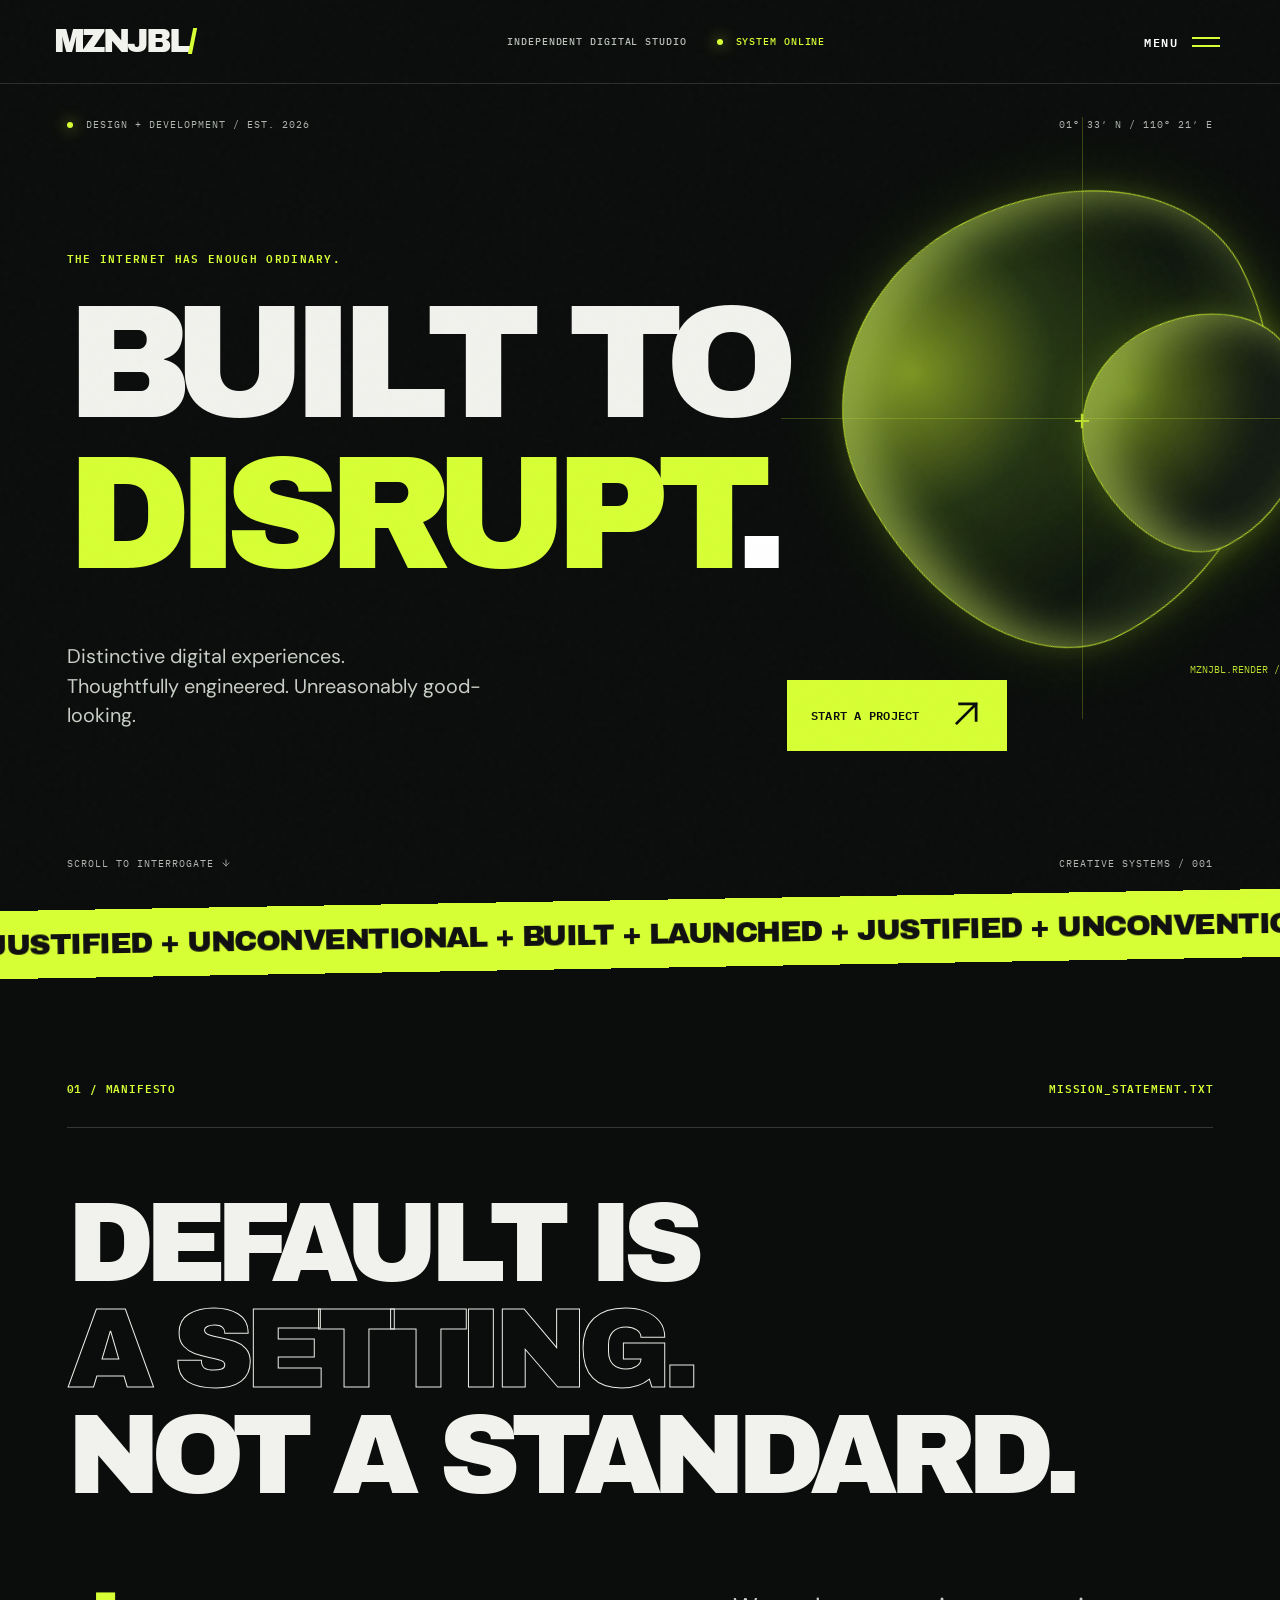
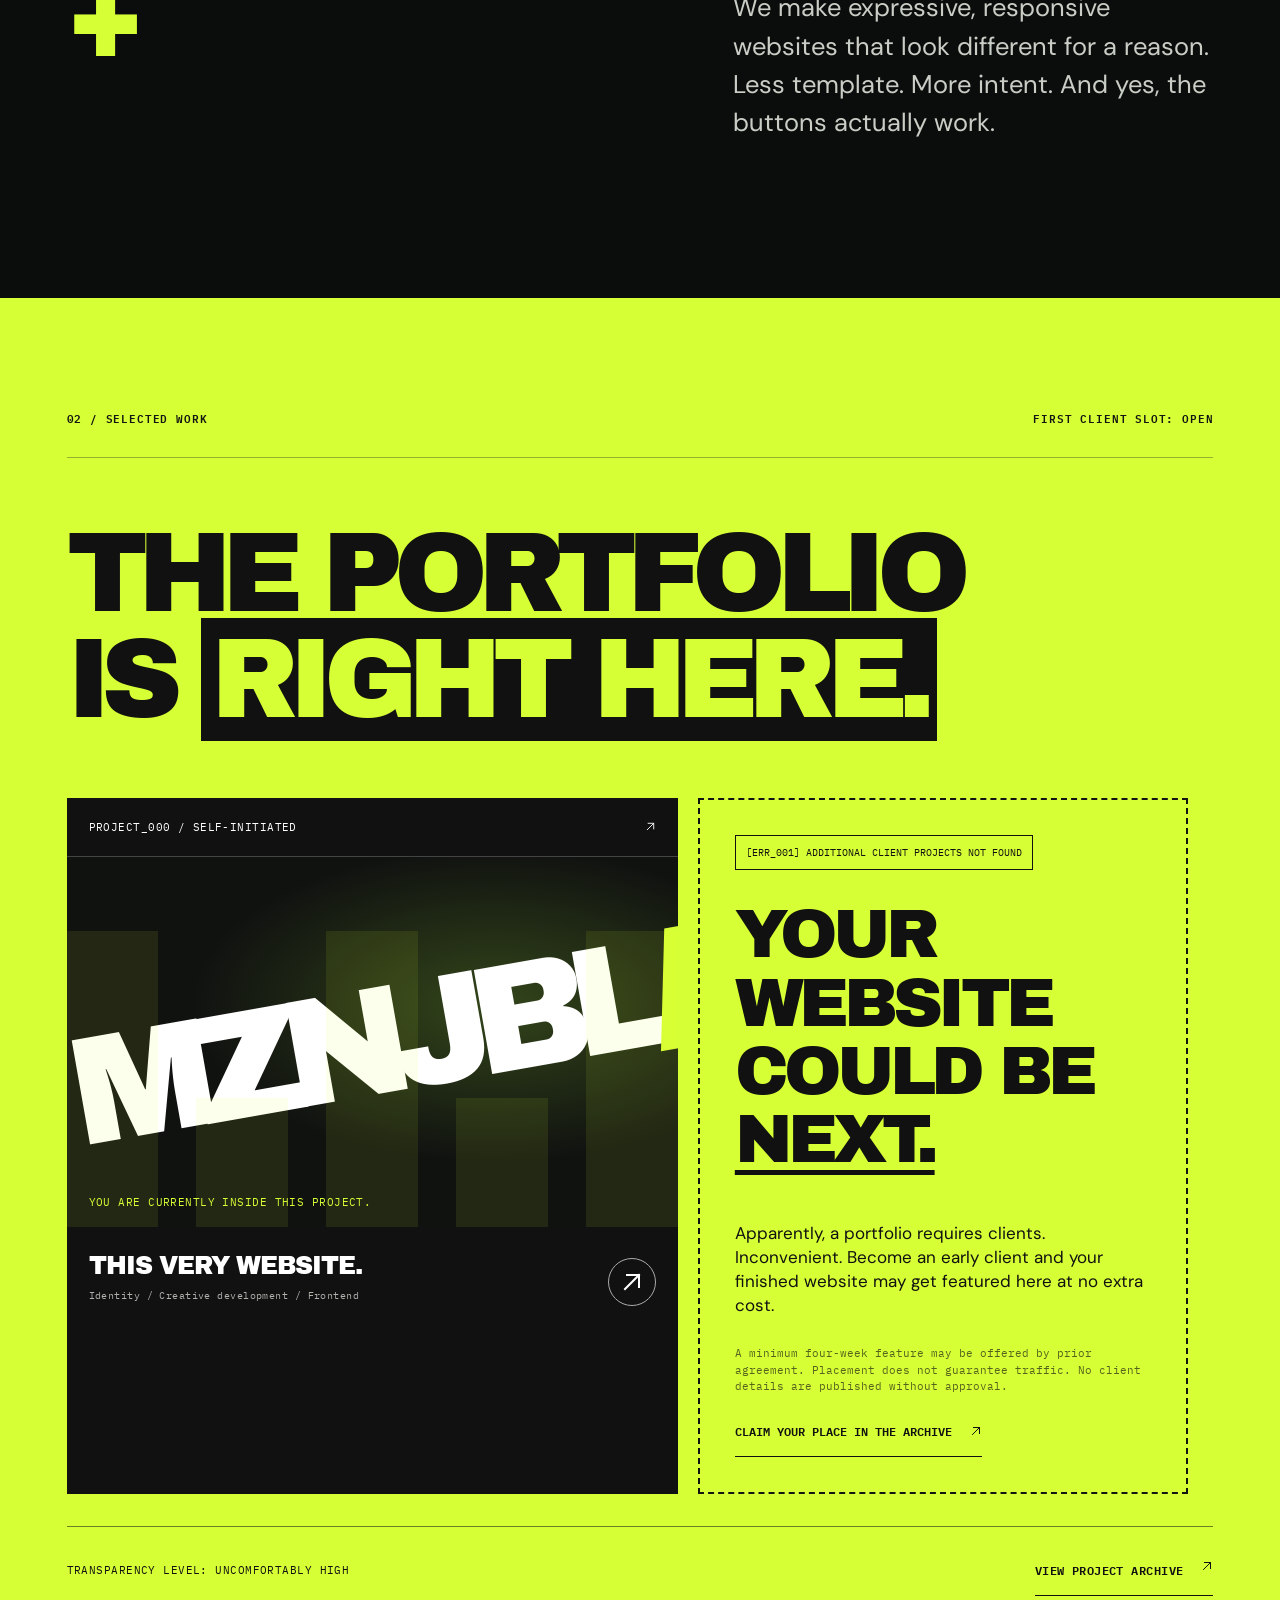
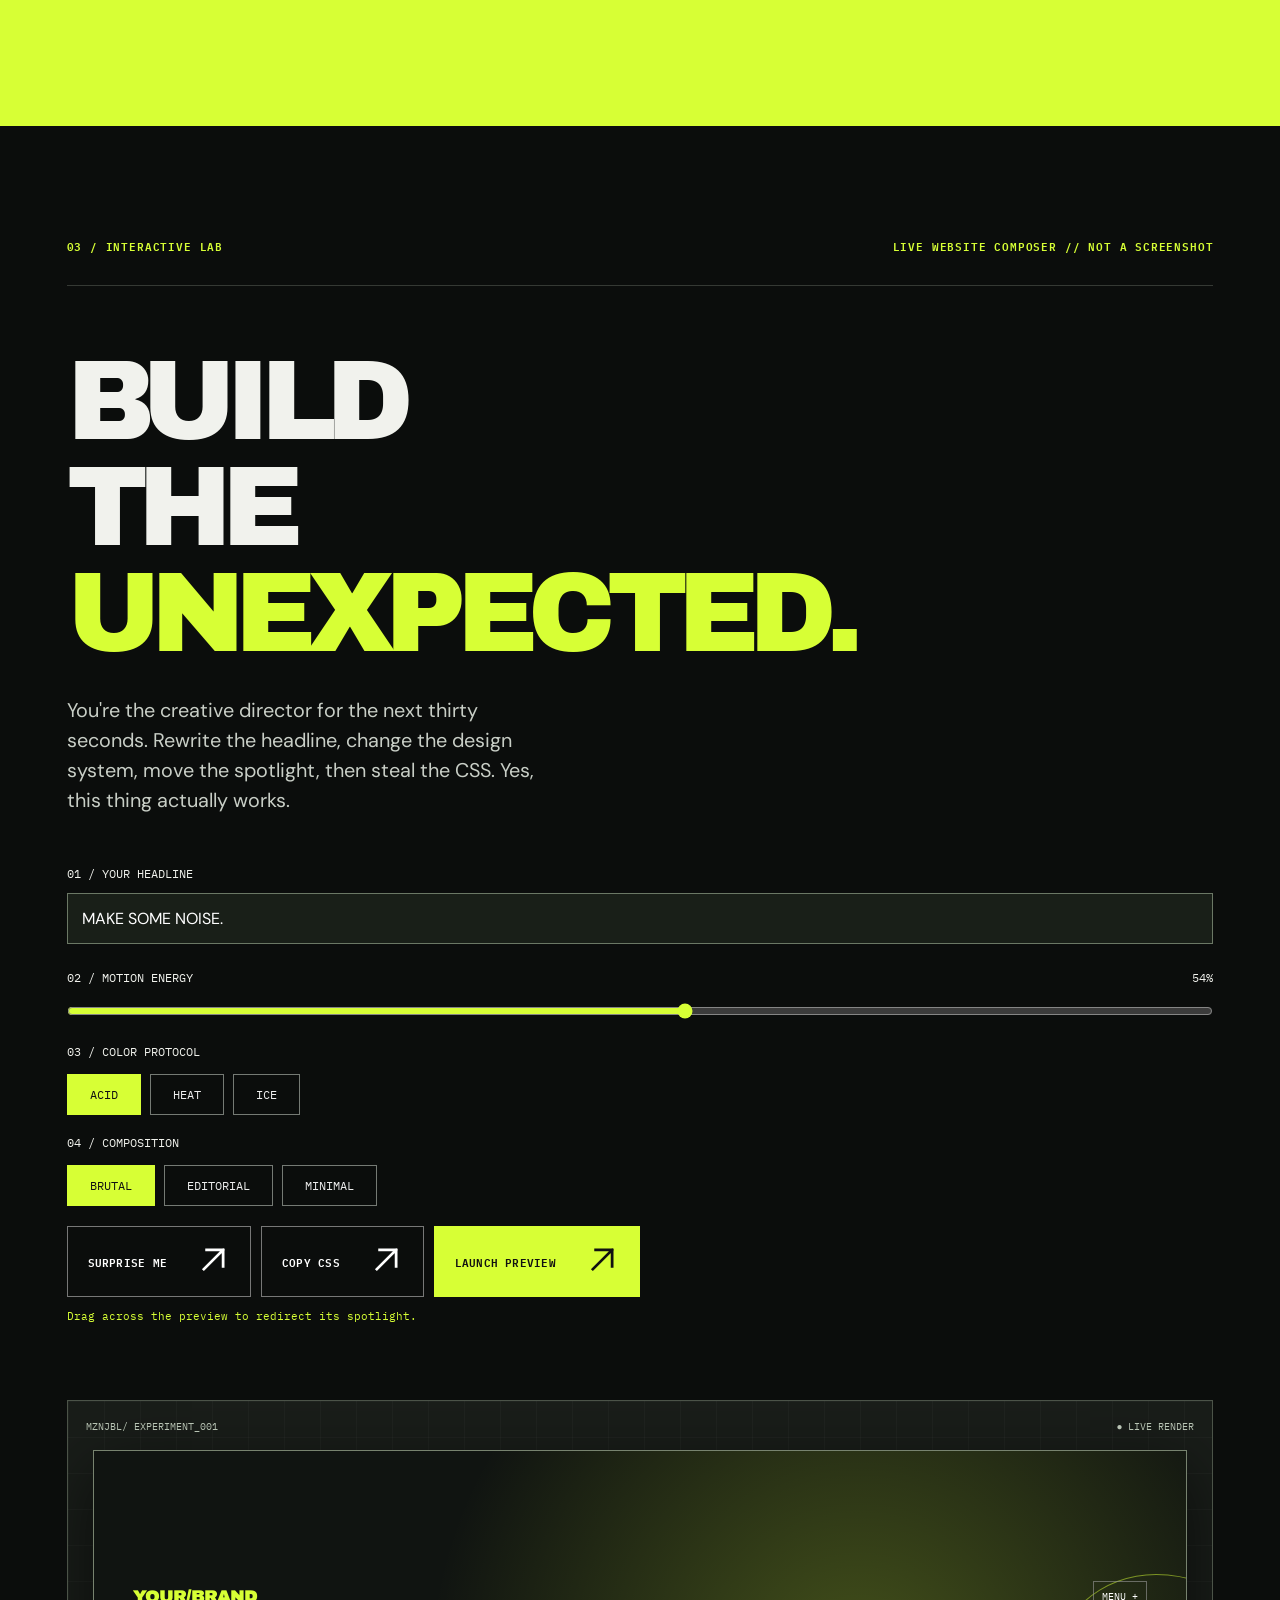
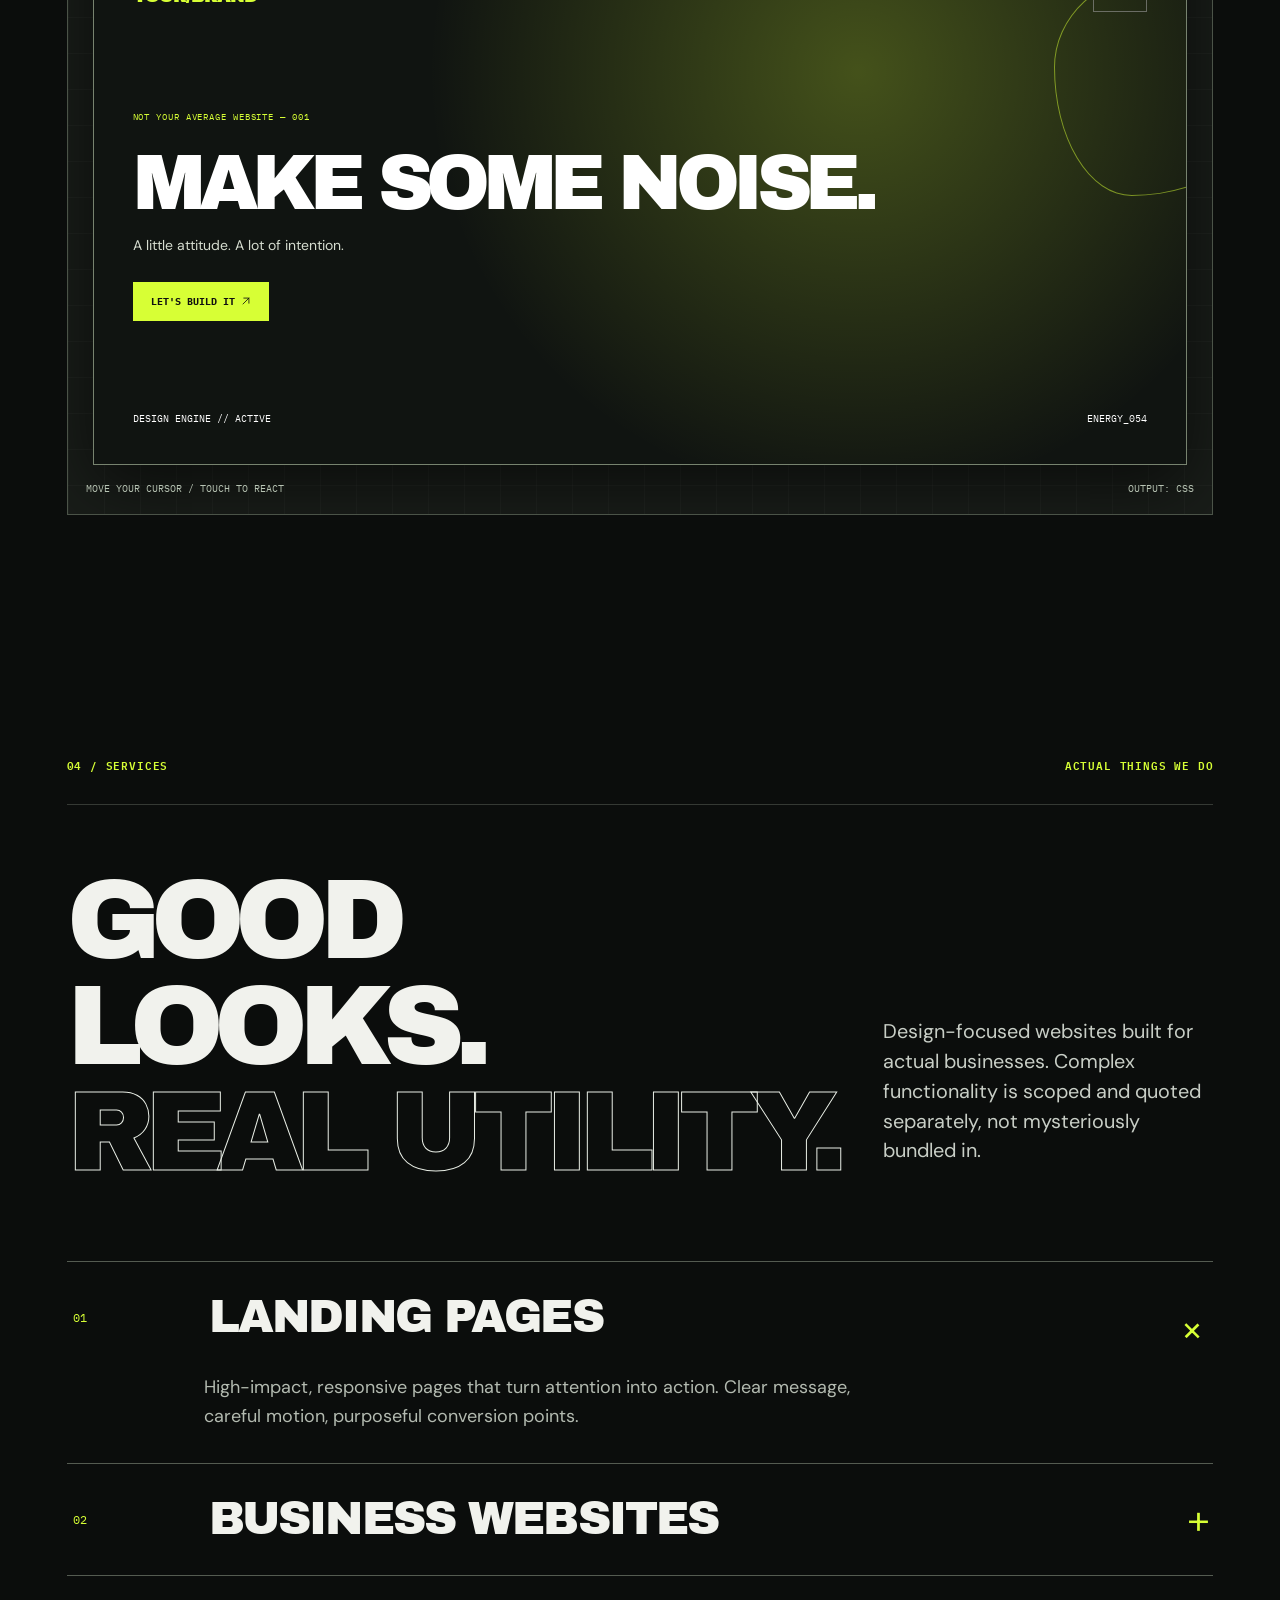
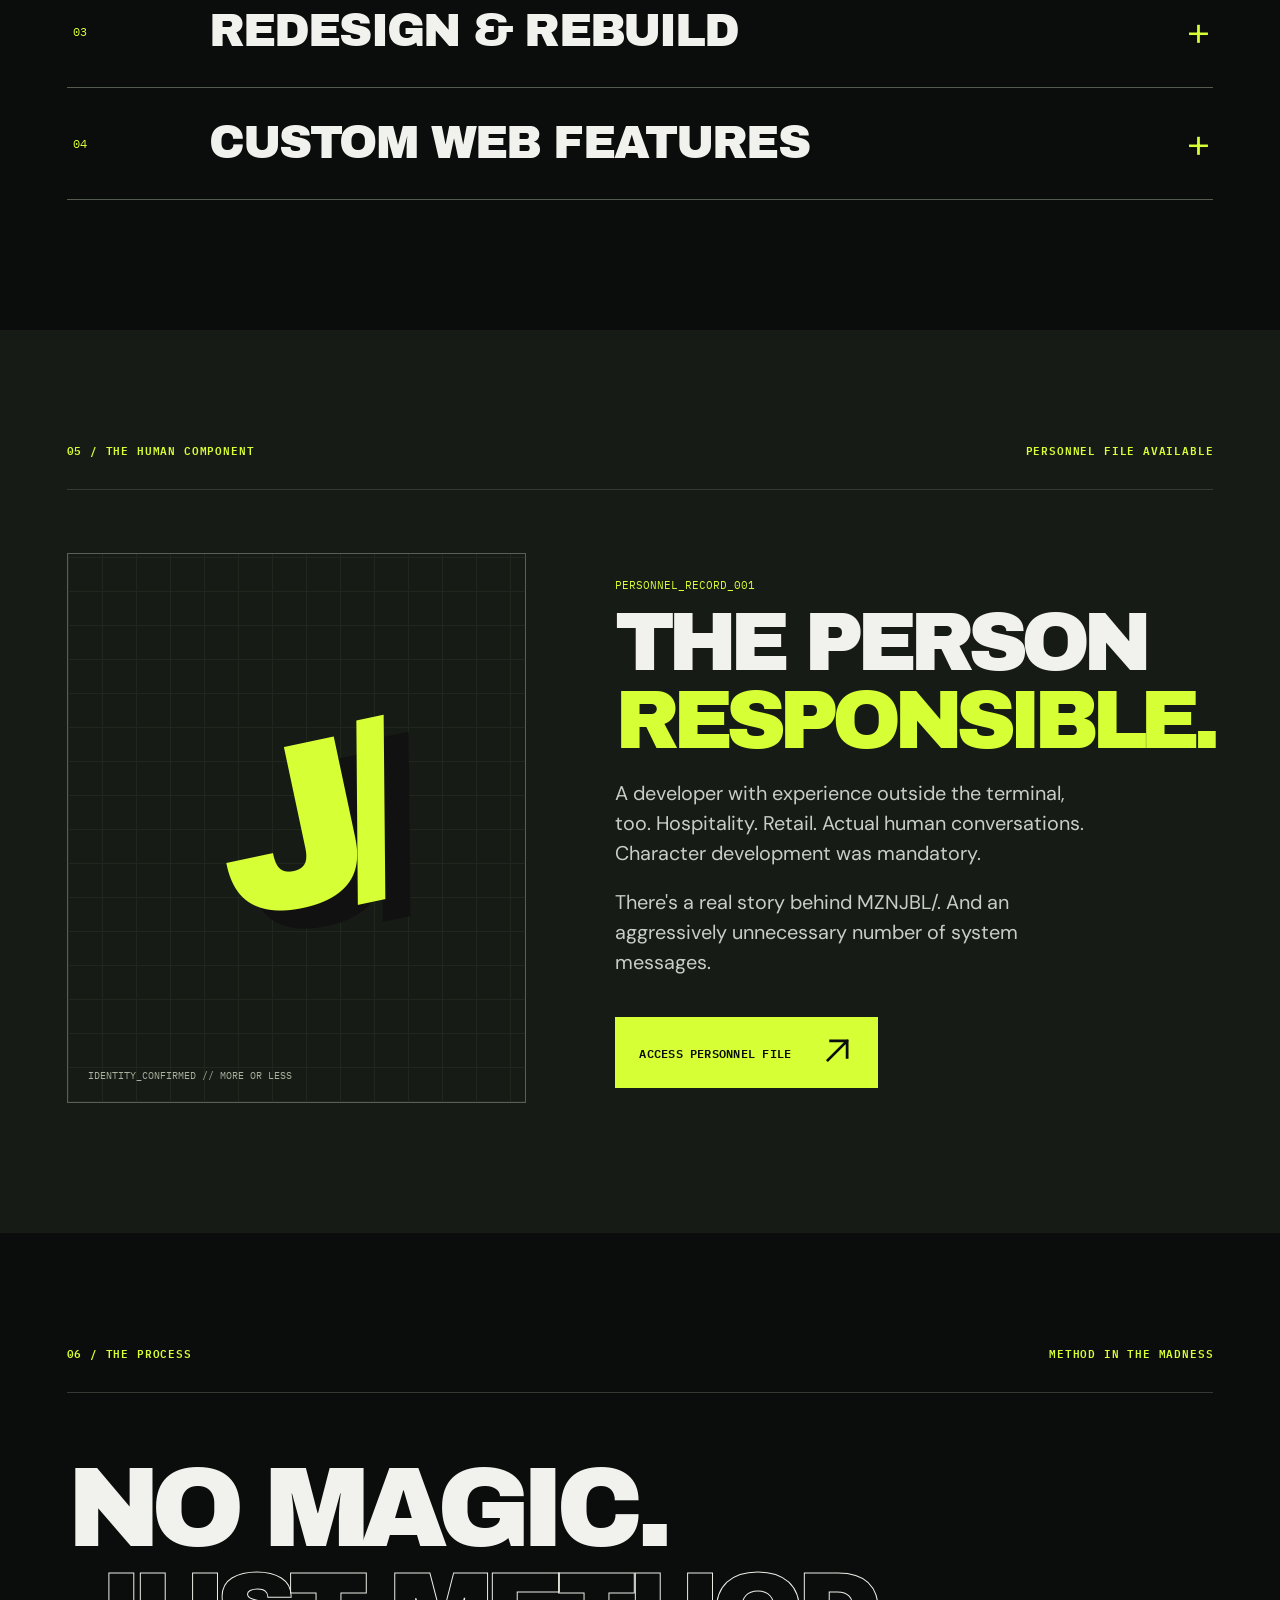
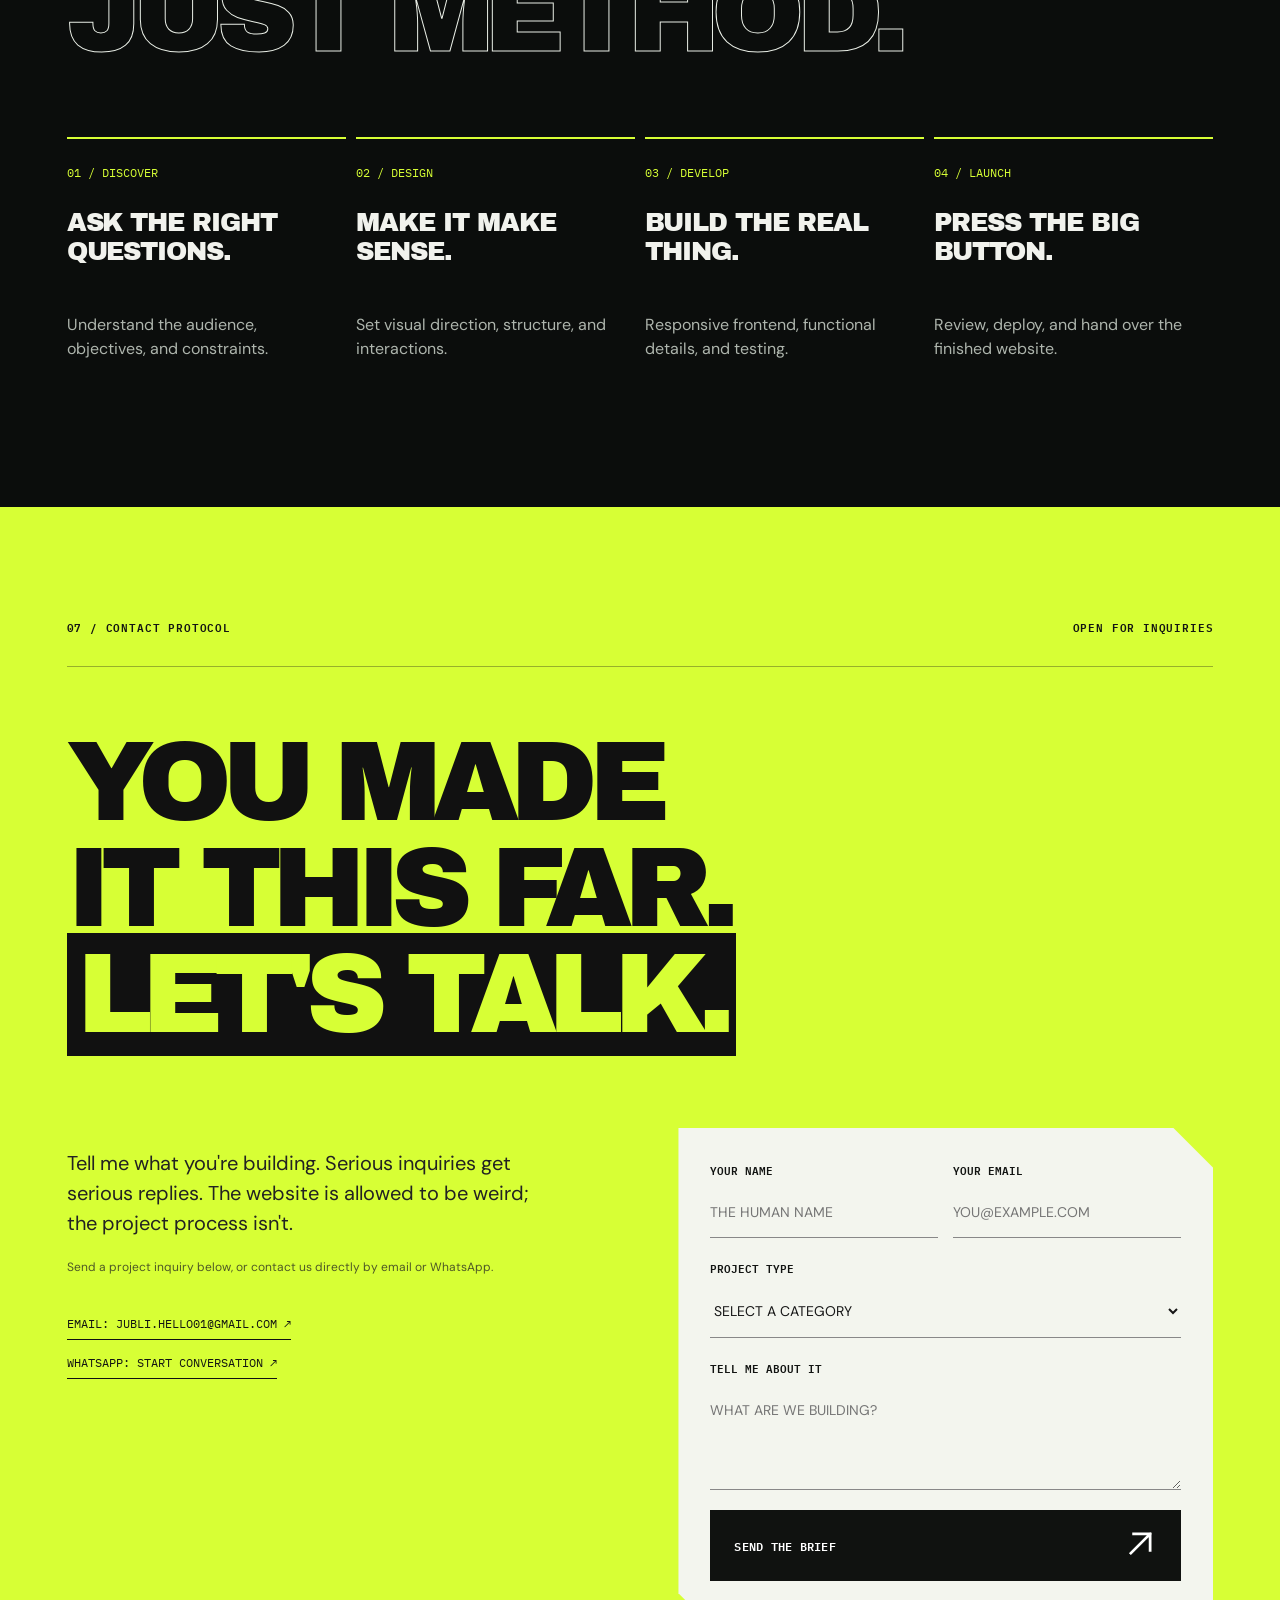
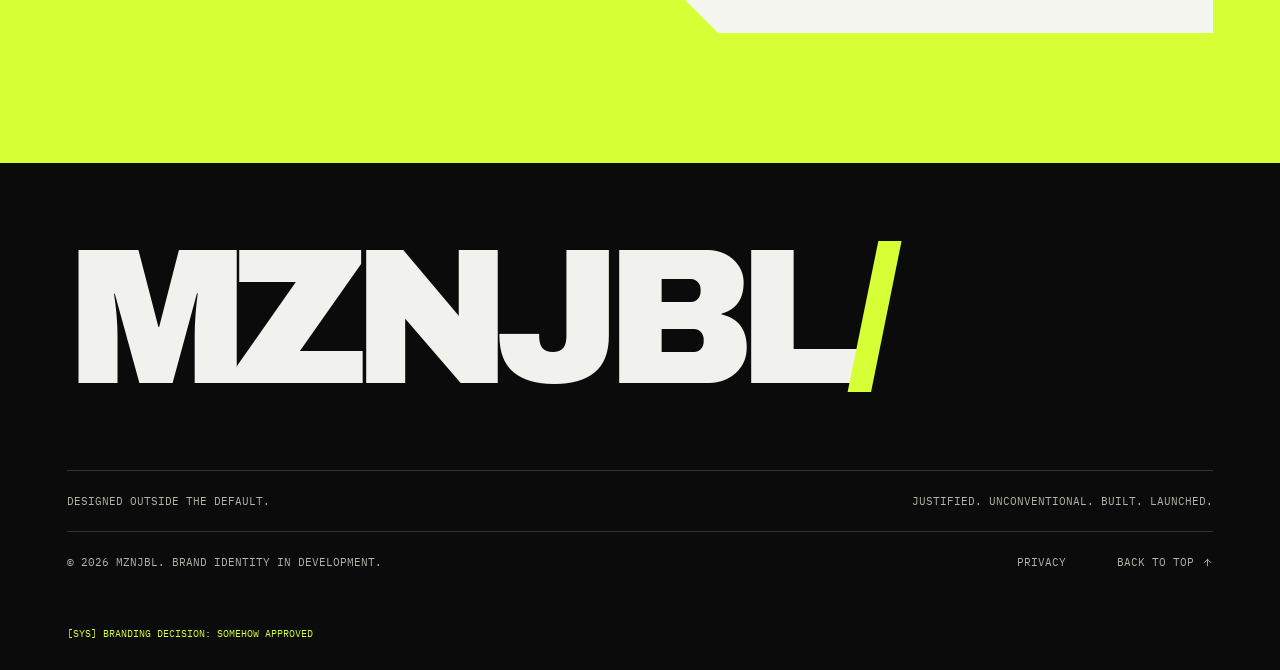
==== commit d4ea3b30: "Add Visit Store navigation link" ====
--- a/index.html
+++ b/index.html
@@ -1,3 +1,3 @@
 <!DOCTYPE html>
 
-<html lang="en"><head><meta charset="utf-8"/><meta content="width=device-width, initial-scale=1" name="viewport"/><meta content="#0b0d0c" name="theme-color"/><meta content="MZNJBL/ is an independent creative development studio building distinctive websites, thoughtfully engineered." name="description"/><title>MZNJBL/ — Designed Outside the Default</title><link href="/styles.css?v=2.1.0" rel="stylesheet"/><script defer="" src="/app.js?v=2.1.1"></script></head><body data-page="home"><div aria-hidden="true" class="noise"></div><div aria-hidden="true" class="cursor-glow"></div><header class="header" id="top"><a aria-label="MZNJBL home" class="wordmark" href="/">MZNJBL<span>/</span></a><div class="header-center">INDEPENDENT DIGITAL STUDIO <span class="online"><b></b> SYSTEM ONLINE</span></div><button aria-controls="main-menu" aria-expanded="false" class="menu-button" type="button"><span>MENU</span><span class="menu-icon"><i></i><i></i></span></button></header><nav aria-label="Main menu" class="menu-overlay" id="main-menu" inert=""><div class="menu-top">MZNJBL/ <span>NAVIGATION_PROTOCOL_001</span></div><a href="/#work"><small class="menu-number">01</small><strong class="menu-title">WORK</strong><span class="menu-arrow"><svg class="ui-arrow" aria-hidden="true" focusable="false" viewBox="0 0 24 24" width="1em" height="1em" fill="none" stroke="currentColor" stroke-width="2" stroke-linecap="square" stroke-linejoin="miter"><path d="M5 19L19 5M7 5h12v12"/></svg></span></a><a href="/#services"><small class="menu-number">02</small><strong class="menu-title">SERVICES</strong><span class="menu-arrow"><svg class="ui-arrow" aria-hidden="true" focusable="false" viewBox="0 0 24 24" width="1em" height="1em" fill="none" stroke="currentColor" stroke-width="2" stroke-linecap="square" stroke-linejoin="miter"><path d="M5 19L19 5M7 5h12v12"/></svg></span></a><a href="/about.html"><small class="menu-number">03</small><strong class="menu-title">PERSONNEL</strong><span class="menu-arrow"><svg class="ui-arrow" aria-hidden="true" focusable="false" viewBox="0 0 24 24" width="1em" height="1em" fill="none" stroke="currentColor" stroke-width="2" stroke-linecap="square" stroke-linejoin="miter"><path d="M5 19L19 5M7 5h12v12"/></svg></span></a><a href="/#contact"><small class="menu-number">04</small><strong class="menu-title">CONTACT</strong><span class="menu-arrow"><svg class="ui-arrow" aria-hidden="true" focusable="false" viewBox="0 0 24 24" width="1em" height="1em" fill="none" stroke="currentColor" stroke-width="2" stroke-linecap="square" stroke-linejoin="miter"><path d="M5 19L19 5M7 5h12v12"/></svg></span></a><div class="menu-bottom">BUILT BY A HUMAN. ALLEGEDLY.</div></nav><main><section class="hero section" id="home"><div class="eyebrow hero-top"><span><b class="pulse"></b> DESIGN + DEVELOPMENT / EST. 2026</span><span class="hero-coordinate">01° 33′ N / 110° 21′ E</span></div><div class="hero-copy"><p class="supra reveal">THE INTERNET HAS ENOUGH ORDINARY.</p><h1 class="hero-title reveal">BUILT TO<br/><em>DISRUPT</em><span class="period">.</span></h1><div class="hero-bottom"><p>Distinctive digital experiences.<br/>Thoughtfully engineered. Unreasonably good-looking.</p><a class="button button-acid magnetic" href="#contact">START A PROJECT <span><svg class="ui-arrow" aria-hidden="true" focusable="false" viewBox="0 0 24 24" width="1em" height="1em" fill="none" stroke="currentColor" stroke-width="2" stroke-linecap="square" stroke-linejoin="miter"><path d="M5 19L19 5M7 5h12v12"/></svg></span></a></div></div><div aria-hidden="true" class="hero-art"><div class="orb orb-one"></div><div class="orb orb-two"></div><div class="reticle">+</div><div class="axis x-axis"></div><div class="axis y-axis"></div><div class="hero-art-label">MZNJBL.RENDER // LIVE</div></div><div class="hero-foot"><span>SCROLL TO INTERROGATE <svg class="ui-arrow" aria-hidden="true" focusable="false" viewBox="0 0 24 24" width="1em" height="1em" fill="none" stroke="currentColor" stroke-width="2" stroke-linecap="square" stroke-linejoin="miter"><path d="M12 5v14M5 12l7 7 7-7"/></svg></span><span>CREATIVE SYSTEMS / 001</span></div></section><div aria-hidden="true" class="marquee"><div class="marquee-track">JUSTIFIED  +  UNCONVENTIONAL  +  BUILT  +  LAUNCHED  +  JUSTIFIED  +  UNCONVENTIONAL  +  BUILT  +  LAUNCHED  +  </div></div><section class="manifesto section section-pad" id="manifesto"><div class="section-meta"><span>01 / MANIFESTO</span><span>MISSION_STATEMENT.TXT</span></div><h2 class="display-title reveal">DEFAULT IS<br/><span class="outline-text">A SETTING.</span><br/>NOT A STANDARD.</h2><div class="manifesto-lower"><span class="asterisk" aria-hidden="true">+</span><p>We make expressive, responsive websites that look different for a reason. Less template. More intent. And yes, the buttons actually work.</p></div></section><section class="work section section-pad" id="work"><div class="section-meta dark-meta"><span>02 / SELECTED WORK</span><span>FIRST CLIENT SLOT: OPEN</span></div><h2 class="display-title dark-title reveal">THE PORTFOLIO<br/>IS <span class="highlight-text">RIGHT HERE.</span></h2><div class="work-grid"><a class="project-tile" href="/projects/studio.html"><div class="tile-top"><span>PROJECT_000 / SELF-INITIATED</span><span><svg class="ui-arrow" aria-hidden="true" focusable="false" viewBox="0 0 24 24" width="1em" height="1em" fill="none" stroke="currentColor" stroke-width="2" stroke-linecap="square" stroke-linejoin="miter"><path d="M5 19L19 5M7 5h12v12"/></svg></span></div><div class="tile-art"><span class="tile-wordmark">MZNJBL<span>/</span></span><div class="tile-bars"><i></i><i></i><i></i><i></i><i></i></div><span class="tile-art-bottom">YOU ARE CURRENTLY INSIDE THIS PROJECT.</span></div><div class="tile-bottom"><div><h3>THIS VERY WEBSITE.</h3><p>Identity / Creative development / Frontend</p></div><span class="circle-arrow"><span class="arrow-label">EXPLORE THE TECH BEHIND IT</span><svg class="ui-arrow" aria-hidden="true" focusable="false" viewBox="0 0 24 24" width="1em" height="1em" fill="none" stroke="currentColor" stroke-width="2" stroke-linecap="square" stroke-linejoin="miter"><path d="M5 19L19 5M7 5h12v12"/></svg></span></div></a><div class="vacancy"><div class="vacancy-code">[ERR_001] ADDITIONAL CLIENT PROJECTS NOT FOUND</div><h3>YOUR<br/>WEBSITE<br/>COULD BE<br/><u>NEXT.</u></h3><p>Apparently, a portfolio requires clients. Inconvenient. Become an early client and your finished website may get featured here at no extra cost.</p><p class="fine-print">A minimum four-week feature may be offered by prior agreement. Placement does not guarantee traffic. No client details are published without approval.</p><a class="text-link" href="#contact">CLAIM YOUR PLACE IN THE ARCHIVE <span><svg class="ui-arrow" aria-hidden="true" focusable="false" viewBox="0 0 24 24" width="1em" height="1em" fill="none" stroke="currentColor" stroke-width="2" stroke-linecap="square" stroke-linejoin="miter"><path d="M5 19L19 5M7 5h12v12"/></svg></span></a></div></div><div class="work-bottom"><span>TRANSPARENCY LEVEL: UNCOMFORTABLY HIGH</span><a class="text-link" href="/projects.html">VIEW PROJECT ARCHIVE <svg class="ui-arrow" aria-hidden="true" focusable="false" viewBox="0 0 24 24" width="1em" height="1em" fill="none" stroke="currentColor" stroke-width="2" stroke-linecap="square" stroke-linejoin="miter"><path d="M5 19L19 5M7 5h12v12"/></svg></a></div></section><section class="lab section section-pad" id="lab"><div class="section-meta"><span>03 / INTERACTIVE LAB</span><span>LIVE WEBSITE COMPOSER // NOT A SCREENSHOT</span></div><div class="lab-layout"><div><h2 class="display-title reveal">BUILD<br/>THE<br/><span class="acid-text">UNEXPECTED.</span></h2><p class="lab-description">You're the creative director for the next thirty seconds. Rewrite the headline, change the design system, move the spotlight, then steal the CSS. Yes, this thing actually works.</p><div class="controls forge-controls"><label for="forgeHeadline">01 / YOUR HEADLINE</label><input aria-label="Preview headline" id="forgeHeadline" maxlength="48" type="text" value="MAKE SOME NOISE."/><label for="shapeRange">02 / MOTION ENERGY <output id="shapeOutput">54%</output></label><input id="shapeRange" max="100" min="0" type="range" value="54"/><span class="forge-label">03 / COLOR PROTOCOL</span><div class="button-row"><button aria-pressed="true" class="chip selected" data-accent="acid" type="button">ACID</button><button aria-pressed="false" class="chip" data-accent="orange" type="button">HEAT</button><button aria-pressed="false" class="chip" data-accent="blue" type="button">ICE</button></div><span class="forge-label">04 / COMPOSITION</span><div class="button-row"><button aria-pressed="true" class="chip selected" data-layout="bold" type="button">BRUTAL</button><button aria-pressed="false" class="chip" data-layout="editorial" type="button">EDITORIAL</button><button aria-pressed="false" class="chip" data-layout="minimal" type="button">MINIMAL</button></div><div class="forge-actions"><button class="button button-outline" id="randomize" type="button">SURPRISE ME <span><svg class="ui-arrow" aria-hidden="true" focusable="false" viewBox="0 0 24 24" width="1em" height="1em" fill="none" stroke="currentColor" stroke-width="2" stroke-linecap="square" stroke-linejoin="miter"><path d="M5 19L19 5M7 5h12v12"/></svg></span></button><button class="button button-outline" id="copyForge" type="button">COPY CSS <span><svg class="ui-arrow" aria-hidden="true" focusable="false" viewBox="0 0 24 24" width="1em" height="1em" fill="none" stroke="currentColor" stroke-width="2" stroke-linecap="square" stroke-linejoin="miter"><path d="M5 19L19 5M7 5h12v12"/></svg></span></button><button class="button button-acid" id="launchForge" type="button">LAUNCH PREVIEW <span><svg class="ui-arrow" aria-hidden="true" focusable="false" viewBox="0 0 24 24" width="1em" height="1em" fill="none" stroke="currentColor" stroke-width="2" stroke-linecap="square" stroke-linejoin="miter"><path d="M5 19L19 5M7 5h12v12"/></svg></span></button></div><p class="forge-status" id="forgeStatus" role="status">Drag across the preview to redirect its spotlight.</p></div></div><div class="lab-display forge-display" id="labDisplay"><div class="lab-display-top"><span>MZNJBL/ EXPERIMENT_001</span><span>● LIVE RENDER</span></div><div class="forge-preview" data-layout="bold" id="forgePreview"><div aria-hidden="true" class="forge-scan"><span>DEPLOYING YOUR IDEA</span><strong>READY / SET / LIVE</strong></div><div aria-hidden="true" class="forge-glow"></div><div class="forge-mini-nav"><strong>YOUR/BRAND</strong><span>MENU +</span></div><div class="forge-center"><span class="forge-kicker">NOT YOUR AVERAGE WEBSITE — 001</span><h3 id="forgeTitle">MAKE SOME NOISE.</h3><p>A little attitude. A lot of intention.</p><span class="forge-cta">LET'S BUILD IT <svg class="ui-arrow" aria-hidden="true" focusable="false" viewBox="0 0 24 24" width="1em" height="1em" fill="none" stroke="currentColor" stroke-width="2" stroke-linecap="square" stroke-linejoin="miter"><path d="M5 19L19 5M7 5h12v12"/></svg></span></div><div class="forge-mini-foot"><span>DESIGN ENGINE // ACTIVE</span><span id="shapeMetric">ENERGY_054</span></div></div><div class="lab-display-bottom"><span>MOVE YOUR CURSOR / TOUCH TO REACT</span><span>OUTPUT: CSS</span></div></div></div></section><section class="services section section-pad" id="services"><div class="section-meta"><span>04 / SERVICES</span><span>ACTUAL THINGS WE DO</span></div><div class="services-top"><h2 class="display-title reveal">GOOD<br/>LOOKS.<br/><span class="outline-text">REAL UTILITY.</span></h2><p>Design-focused websites built for actual businesses. Complex functionality is scoped and quoted separately, not mysteriously bundled in.</p></div><div class="accordion"><details open=""><summary><span class="service-number">01</span><span>LANDING PAGES</span><span class="accordion-mark">+</span></summary><div class="detail-content">High-impact, responsive pages that turn attention into action. Clear message, careful motion, purposeful conversion points.</div></details><details><summary><span class="service-number">02</span><span>BUSINESS WEBSITES</span><span class="accordion-mark">+</span></summary><div class="detail-content">Modern multi-section or multi-page websites with thoughtful structure, accessible interactions, and straightforward maintenance.</div></details><details><summary><span class="service-number">03</span><span>REDESIGN &amp; REBUILD</span><span class="accordion-mark">+</span></summary><div class="detail-content">Transform an outdated site into a polished, responsive experience without forgetting what its visitors actually need.</div></details><details><summary><span class="service-number">04</span><span>CUSTOM WEB FEATURES</span><span class="accordion-mark">+</span></summary><div class="detail-content">Special integrations and advanced application features can be evaluated separately. Scope, timeline, and cost agreed before work begins.</div></details></div></section><section class="founder section section-pad" id="about"><div class="section-meta"><span>05 / THE HUMAN COMPONENT</span><span>PERSONNEL FILE AVAILABLE</span></div><div class="founder-layout"><div class="founder-graphic"><div class="founder-target">J/</div><div class="founder-status">IDENTITY_CONFIRMED // MORE OR LESS</div></div><div class="founder-copy"><p class="kicker">PERSONNEL_RECORD_001</p><h2 class="display-title reveal">THE PERSON<br/><span class="acid-text">RESPONSIBLE.</span></h2><p>A developer with experience outside the terminal, too. Hospitality. Retail. Actual human conversations. Character development was mandatory.</p><p>There's a real story behind MZNJBL/. And an aggressively unnecessary number of system messages.</p><a class="button button-acid" href="/about.html">ACCESS PERSONNEL FILE <span><svg class="ui-arrow" aria-hidden="true" focusable="false" viewBox="0 0 24 24" width="1em" height="1em" fill="none" stroke="currentColor" stroke-width="2" stroke-linecap="square" stroke-linejoin="miter"><path d="M5 19L19 5M7 5h12v12"/></svg></span></a></div></div></section><section class="process section section-pad" id="process"><div class="section-meta"><span>06 / THE PROCESS</span><span>METHOD IN THE MADNESS</span></div><h2 class="display-title reveal">NO MAGIC.<br/><span class="outline-text">JUST METHOD.</span></h2><div class="process-grid"><div><span>01 / DISCOVER</span><h3>ASK THE RIGHT QUESTIONS.</h3><p>Understand the audience, objectives, and constraints.</p></div><div><span>02 / DESIGN</span><h3>MAKE IT MAKE SENSE.</h3><p>Set visual direction, structure, and interactions.</p></div><div><span>03 / DEVELOP</span><h3>BUILD THE REAL THING.</h3><p>Responsive frontend, functional details, and testing.</p></div><div><span>04 / LAUNCH</span><h3>PRESS THE BIG BUTTON.</h3><p>Review, deploy, and hand over the finished website.</p></div></div></section><section class="contact section section-pad" id="contact"><div class="section-meta dark-meta"><span>07 / CONTACT PROTOCOL</span><span>OPEN FOR INQUIRIES</span></div><h2 class="display-title dark-title reveal">YOU MADE<br/>IT THIS FAR.<br/><span class="highlight-text">LET'S TALK.</span></h2><div class="contact-grid"><div class="contact-intro"><p>Tell me what you're building. Serious inquiries get serious replies. The website is allowed to be weird; the project process isn't.</p><p class="contact-note">Send a project inquiry below, or contact us directly by email or WhatsApp.</p><div class="contact-links"><a class="email-link" data-contact-email="" href="mailto:jubli.hello01@gmail.com">EMAIL: JUBLI.HELLO01@GMAIL.COM <svg class="ui-arrow" aria-hidden="true" focusable="false" viewBox="0 0 24 24" width="1em" height="1em" fill="none" stroke="currentColor" stroke-width="2" stroke-linecap="square" stroke-linejoin="miter"><path d="M5 19L19 5M7 5h12v12"/></svg></a><a class="whatsapp-link" data-contact-whatsapp="" href="https://wa.me/60199321533">WHATSAPP: START CONVERSATION <svg class="ui-arrow" aria-hidden="true" focusable="false" viewBox="0 0 24 24" width="1em" height="1em" fill="none" stroke="currentColor" stroke-width="2" stroke-linecap="square" stroke-linejoin="miter"><path d="M5 19L19 5M7 5h12v12"/></svg></a></div></div><form class="contact-form" id="contactForm" method="POST"><div class="form-row"><label>YOUR NAME<input autocomplete="name" name="name" placeholder="THE HUMAN NAME" required=""/></label><label>YOUR EMAIL<input autocomplete="email" name="email" placeholder="YOU@EXAMPLE.COM" required="" type="email"/></label></div><label>PROJECT TYPE<select name="projectType" required=""><option value="">SELECT A CATEGORY</option><option>Landing page</option><option>Business website</option><option>Website redesign</option><option>Custom features</option><option>Not sure yet</option></select></label><label>TELL ME ABOUT IT<textarea name="message" placeholder="WHAT ARE WE BUILDING?" rows="4" required minlength="5"></textarea></label><input aria-hidden="true" autocomplete="off" class="honeypot" name="_honey" tabindex="-1" type="text"/><button class="button button-dark" type="submit">SEND THE BRIEF <span><svg class="ui-arrow" aria-hidden="true" focusable="false" viewBox="0 0 24 24" width="1em" height="1em" fill="none" stroke="currentColor" stroke-width="2" stroke-linecap="square" stroke-linejoin="miter"><path d="M5 19L19 5M7 5h12v12"/></svg></span></button><p id="formStatus" class="form-status" role="status" aria-live="polite"></p></form></div></section></main><footer><a class="footer-logo" href="/">MZNJBL<span>/</span></a><div class="footer-tagline"><span>DESIGNED OUTSIDE THE DEFAULT.</span><span>JUSTIFIED. UNCONVENTIONAL. BUILT. LAUNCHED.</span></div><div class="footer-last"><span>© <span data-year="">2026</span> MZNJBL. BRAND IDENTITY IN DEVELOPMENT.</span><a href="/privacy.html">PRIVACY</a><a href="#top">BACK TO TOP <svg class="ui-arrow" aria-hidden="true" focusable="false" viewBox="0 0 24 24" width="1em" height="1em" fill="none" stroke="currentColor" stroke-width="2" stroke-linecap="square" stroke-linejoin="miter"><path d="M12 19V5M5 12l7-7 7 7"/></svg></a></div><p class="footer-joke">[SYS] BRANDING DECISION: SOMEHOW APPROVED</p></footer></body></html>
+<html lang="en"><head><meta charset="utf-8"/><meta content="width=device-width, initial-scale=1" name="viewport"/><meta content="#0b0d0c" name="theme-color"/><meta content="MZNJBL/ is an independent creative development studio building distinctive websites, thoughtfully engineered." name="description"/><title>MZNJBL/ — Designed Outside the Default</title><link href="/styles.css?v=2.1.0" rel="stylesheet"/><script defer="" src="/app.js?v=2.1.1"></script></head><body data-page="home"><div aria-hidden="true" class="noise"></div><div aria-hidden="true" class="cursor-glow"></div><header class="header" id="top"><a aria-label="MZNJBL home" class="wordmark" href="/">MZNJBL<span>/</span></a><div class="header-center">INDEPENDENT DIGITAL STUDIO <span class="online"><b></b> SYSTEM ONLINE</span></div><button aria-controls="main-menu" aria-expanded="false" class="menu-button" type="button"><span>MENU</span><span class="menu-icon"><i></i><i></i></span></button></header><nav aria-label="Main menu" class="menu-overlay" id="main-menu" inert=""><div class="menu-top">MZNJBL/ <span>NAVIGATION_PROTOCOL_001</span></div><a href="/#work"><small class="menu-number">01</small><strong class="menu-title">WORK</strong><span class="menu-arrow"><svg class="ui-arrow" aria-hidden="true" focusable="false" viewBox="0 0 24 24" width="1em" height="1em" fill="none" stroke="currentColor" stroke-width="2" stroke-linecap="square" stroke-linejoin="miter"><path d="M5 19L19 5M7 5h12v12"/></svg></span></a><a href="/#services"><small class="menu-number">02</small><strong class="menu-title">SERVICES</strong><span class="menu-arrow"><svg class="ui-arrow" aria-hidden="true" focusable="false" viewBox="0 0 24 24" width="1em" height="1em" fill="none" stroke="currentColor" stroke-width="2" stroke-linecap="square" stroke-linejoin="miter"><path d="M5 19L19 5M7 5h12v12"/></svg></span></a><a href="/about.html"><small class="menu-number">03</small><strong class="menu-title">PERSONNEL</strong><span class="menu-arrow"><svg class="ui-arrow" aria-hidden="true" focusable="false" viewBox="0 0 24 24" width="1em" height="1em" fill="none" stroke="currentColor" stroke-width="2" stroke-linecap="square" stroke-linejoin="miter"><path d="M5 19L19 5M7 5h12v12"/></svg></span></a><a href="/supply.html"><small class="menu-number">04</small><strong class="menu-title">VISIT STORE</strong><span class="menu-arrow"><svg class="ui-arrow" aria-hidden="true" focusable="false" viewBox="0 0 24 24" width="1em" height="1em" fill="none" stroke="currentColor" stroke-width="2" stroke-linecap="square" stroke-linejoin="miter"><path d="M5 19L19 5M7 5h12v12"/></svg></span></a><a href="/#contact"><small class="menu-number">05</small><strong class="menu-title">CONTACT</strong><span class="menu-arrow"><svg class="ui-arrow" aria-hidden="true" focusable="false" viewBox="0 0 24 24" width="1em" height="1em" fill="none" stroke="currentColor" stroke-width="2" stroke-linecap="square" stroke-linejoin="miter"><path d="M5 19L19 5M7 5h12v12"/></svg></span></a><div class="menu-bottom">BUILT BY A HUMAN. ALLEGEDLY.</div></nav><main><section class="hero section" id="home"><div class="eyebrow hero-top"><span><b class="pulse"></b> DESIGN + DEVELOPMENT / EST. 2026</span><span class="hero-coordinate">01° 33′ N / 110° 21′ E</span></div><div class="hero-copy"><p class="supra reveal">THE INTERNET HAS ENOUGH ORDINARY.</p><h1 class="hero-title reveal">BUILT TO<br/><em>DISRUPT</em><span class="period">.</span></h1><div class="hero-bottom"><p>Distinctive digital experiences.<br/>Thoughtfully engineered. Unreasonably good-looking.</p><a class="button button-acid magnetic" href="#contact">START A PROJECT <span><svg class="ui-arrow" aria-hidden="true" focusable="false" viewBox="0 0 24 24" width="1em" height="1em" fill="none" stroke="currentColor" stroke-width="2" stroke-linecap="square" stroke-linejoin="miter"><path d="M5 19L19 5M7 5h12v12"/></svg></span></a></div></div><div aria-hidden="true" class="hero-art"><div class="orb orb-one"></div><div class="orb orb-two"></div><div class="reticle">+</div><div class="axis x-axis"></div><div class="axis y-axis"></div><div class="hero-art-label">MZNJBL.RENDER // LIVE</div></div><div class="hero-foot"><span>SCROLL TO INTERROGATE <svg class="ui-arrow" aria-hidden="true" focusable="false" viewBox="0 0 24 24" width="1em" height="1em" fill="none" stroke="currentColor" stroke-width="2" stroke-linecap="square" stroke-linejoin="miter"><path d="M12 5v14M5 12l7 7 7-7"/></svg></span><span>CREATIVE SYSTEMS / 001</span></div></section><div aria-hidden="true" class="marquee"><div class="marquee-track">JUSTIFIED  +  UNCONVENTIONAL  +  BUILT  +  LAUNCHED  +  JUSTIFIED  +  UNCONVENTIONAL  +  BUILT  +  LAUNCHED  +  </div></div><section class="manifesto section section-pad" id="manifesto"><div class="section-meta"><span>01 / MANIFESTO</span><span>MISSION_STATEMENT.TXT</span></div><h2 class="display-title reveal">DEFAULT IS<br/><span class="outline-text">A SETTING.</span><br/>NOT A STANDARD.</h2><div class="manifesto-lower"><span class="asterisk" aria-hidden="true">+</span><p>We make expressive, responsive websites that look different for a reason. Less template. More intent. And yes, the buttons actually work.</p></div></section><section class="work section section-pad" id="work"><div class="section-meta dark-meta"><span>02 / SELECTED WORK</span><span>FIRST CLIENT SLOT: OPEN</span></div><h2 class="display-title dark-title reveal">THE PORTFOLIO<br/>IS <span class="highlight-text">RIGHT HERE.</span></h2><div class="work-grid"><a class="project-tile" href="/projects/studio.html"><div class="tile-top"><span>PROJECT_000 / SELF-INITIATED</span><span><svg class="ui-arrow" aria-hidden="true" focusable="false" viewBox="0 0 24 24" width="1em" height="1em" fill="none" stroke="currentColor" stroke-width="2" stroke-linecap="square" stroke-linejoin="miter"><path d="M5 19L19 5M7 5h12v12"/></svg></span></div><div class="tile-art"><span class="tile-wordmark">MZNJBL<span>/</span></span><div class="tile-bars"><i></i><i></i><i></i><i></i><i></i></div><span class="tile-art-bottom">YOU ARE CURRENTLY INSIDE THIS PROJECT.</span></div><div class="tile-bottom"><div><h3>THIS VERY WEBSITE.</h3><p>Identity / Creative development / Frontend</p></div><span class="circle-arrow"><span class="arrow-label">EXPLORE THE TECH BEHIND IT</span><svg class="ui-arrow" aria-hidden="true" focusable="false" viewBox="0 0 24 24" width="1em" height="1em" fill="none" stroke="currentColor" stroke-width="2" stroke-linecap="square" stroke-linejoin="miter"><path d="M5 19L19 5M7 5h12v12"/></svg></span></div></a><div class="vacancy"><div class="vacancy-code">[ERR_001] ADDITIONAL CLIENT PROJECTS NOT FOUND</div><h3>YOUR<br/>WEBSITE<br/>COULD BE<br/><u>NEXT.</u></h3><p>Apparently, a portfolio requires clients. Inconvenient. Become an early client and your finished website may get featured here at no extra cost.</p><p class="fine-print">A minimum four-week feature may be offered by prior agreement. Placement does not guarantee traffic. No client details are published without approval.</p><a class="text-link" href="#contact">CLAIM YOUR PLACE IN THE ARCHIVE <span><svg class="ui-arrow" aria-hidden="true" focusable="false" viewBox="0 0 24 24" width="1em" height="1em" fill="none" stroke="currentColor" stroke-width="2" stroke-linecap="square" stroke-linejoin="miter"><path d="M5 19L19 5M7 5h12v12"/></svg></span></a></div></div><div class="work-bottom"><span>TRANSPARENCY LEVEL: UNCOMFORTABLY HIGH</span><a class="text-link" href="/projects.html">VIEW PROJECT ARCHIVE <svg class="ui-arrow" aria-hidden="true" focusable="false" viewBox="0 0 24 24" width="1em" height="1em" fill="none" stroke="currentColor" stroke-width="2" stroke-linecap="square" stroke-linejoin="miter"><path d="M5 19L19 5M7 5h12v12"/></svg></a></div></section><section class="lab section section-pad" id="lab"><div class="section-meta"><span>03 / INTERACTIVE LAB</span><span>LIVE WEBSITE COMPOSER // NOT A SCREENSHOT</span></div><div class="lab-layout"><div><h2 class="display-title reveal">BUILD<br/>THE<br/><span class="acid-text">UNEXPECTED.</span></h2><p class="lab-description">You're the creative director for the next thirty seconds. Rewrite the headline, change the design system, move the spotlight, then steal the CSS. Yes, this thing actually works.</p><div class="controls forge-controls"><label for="forgeHeadline">01 / YOUR HEADLINE</label><input aria-label="Preview headline" id="forgeHeadline" maxlength="48" type="text" value="MAKE SOME NOISE."/><label for="shapeRange">02 / MOTION ENERGY <output id="shapeOutput">54%</output></label><input id="shapeRange" max="100" min="0" type="range" value="54"/><span class="forge-label">03 / COLOR PROTOCOL</span><div class="button-row"><button aria-pressed="true" class="chip selected" data-accent="acid" type="button">ACID</button><button aria-pressed="false" class="chip" data-accent="orange" type="button">HEAT</button><button aria-pressed="false" class="chip" data-accent="blue" type="button">ICE</button></div><span class="forge-label">04 / COMPOSITION</span><div class="button-row"><button aria-pressed="true" class="chip selected" data-layout="bold" type="button">BRUTAL</button><button aria-pressed="false" class="chip" data-layout="editorial" type="button">EDITORIAL</button><button aria-pressed="false" class="chip" data-layout="minimal" type="button">MINIMAL</button></div><div class="forge-actions"><button class="button button-outline" id="randomize" type="button">SURPRISE ME <span><svg class="ui-arrow" aria-hidden="true" focusable="false" viewBox="0 0 24 24" width="1em" height="1em" fill="none" stroke="currentColor" stroke-width="2" stroke-linecap="square" stroke-linejoin="miter"><path d="M5 19L19 5M7 5h12v12"/></svg></span></button><button class="button button-outline" id="copyForge" type="button">COPY CSS <span><svg class="ui-arrow" aria-hidden="true" focusable="false" viewBox="0 0 24 24" width="1em" height="1em" fill="none" stroke="currentColor" stroke-width="2" stroke-linecap="square" stroke-linejoin="miter"><path d="M5 19L19 5M7 5h12v12"/></svg></span></button><button class="button button-acid" id="launchForge" type="button">LAUNCH PREVIEW <span><svg class="ui-arrow" aria-hidden="true" focusable="false" viewBox="0 0 24 24" width="1em" height="1em" fill="none" stroke="currentColor" stroke-width="2" stroke-linecap="square" stroke-linejoin="miter"><path d="M5 19L19 5M7 5h12v12"/></svg></span></button></div><p class="forge-status" id="forgeStatus" role="status">Drag across the preview to redirect its spotlight.</p></div></div><div class="lab-display forge-display" id="labDisplay"><div class="lab-display-top"><span>MZNJBL/ EXPERIMENT_001</span><span>● LIVE RENDER</span></div><div class="forge-preview" data-layout="bold" id="forgePreview"><div aria-hidden="true" class="forge-scan"><span>DEPLOYING YOUR IDEA</span><strong>READY / SET / LIVE</strong></div><div aria-hidden="true" class="forge-glow"></div><div class="forge-mini-nav"><strong>YOUR/BRAND</strong><span>MENU +</span></div><div class="forge-center"><span class="forge-kicker">NOT YOUR AVERAGE WEBSITE — 001</span><h3 id="forgeTitle">MAKE SOME NOISE.</h3><p>A little attitude. A lot of intention.</p><span class="forge-cta">LET'S BUILD IT <svg class="ui-arrow" aria-hidden="true" focusable="false" viewBox="0 0 24 24" width="1em" height="1em" fill="none" stroke="currentColor" stroke-width="2" stroke-linecap="square" stroke-linejoin="miter"><path d="M5 19L19 5M7 5h12v12"/></svg></span></div><div class="forge-mini-foot"><span>DESIGN ENGINE // ACTIVE</span><span id="shapeMetric">ENERGY_054</span></div></div><div class="lab-display-bottom"><span>MOVE YOUR CURSOR / TOUCH TO REACT</span><span>OUTPUT: CSS</span></div></div></div></section><section class="services section section-pad" id="services"><div class="section-meta"><span>04 / SERVICES</span><span>ACTUAL THINGS WE DO</span></div><div class="services-top"><h2 class="display-title reveal">GOOD<br/>LOOKS.<br/><span class="outline-text">REAL UTILITY.</span></h2><p>Design-focused websites built for actual businesses. Complex functionality is scoped and quoted separately, not mysteriously bundled in.</p></div><div class="accordion"><details open=""><summary><span class="service-number">01</span><span>LANDING PAGES</span><span class="accordion-mark">+</span></summary><div class="detail-content">High-impact, responsive pages that turn attention into action. Clear message, careful motion, purposeful conversion points.</div></details><details><summary><span class="service-number">02</span><span>BUSINESS WEBSITES</span><span class="accordion-mark">+</span></summary><div class="detail-content">Modern multi-section or multi-page websites with thoughtful structure, accessible interactions, and straightforward maintenance.</div></details><details><summary><span class="service-number">03</span><span>REDESIGN &amp; REBUILD</span><span class="accordion-mark">+</span></summary><div class="detail-content">Transform an outdated site into a polished, responsive experience without forgetting what its visitors actually need.</div></details><details><summary><span class="service-number">04</span><span>CUSTOM WEB FEATURES</span><span class="accordion-mark">+</span></summary><div class="detail-content">Special integrations and advanced application features can be evaluated separately. Scope, timeline, and cost agreed before work begins.</div></details></div></section><section class="founder section section-pad" id="about"><div class="section-meta"><span>05 / THE HUMAN COMPONENT</span><span>PERSONNEL FILE AVAILABLE</span></div><div class="founder-layout"><div class="founder-graphic"><div class="founder-target">J/</div><div class="founder-status">IDENTITY_CONFIRMED // MORE OR LESS</div></div><div class="founder-copy"><p class="kicker">PERSONNEL_RECORD_001</p><h2 class="display-title reveal">THE PERSON<br/><span class="acid-text">RESPONSIBLE.</span></h2><p>A developer with experience outside the terminal, too. Hospitality. Retail. Actual human conversations. Character development was mandatory.</p><p>There's a real story behind MZNJBL/. And an aggressively unnecessary number of system messages.</p><a class="button button-acid" href="/about.html">ACCESS PERSONNEL FILE <span><svg class="ui-arrow" aria-hidden="true" focusable="false" viewBox="0 0 24 24" width="1em" height="1em" fill="none" stroke="currentColor" stroke-width="2" stroke-linecap="square" stroke-linejoin="miter"><path d="M5 19L19 5M7 5h12v12"/></svg></span></a></div></div></section><section class="process section section-pad" id="process"><div class="section-meta"><span>06 / THE PROCESS</span><span>METHOD IN THE MADNESS</span></div><h2 class="display-title reveal">NO MAGIC.<br/><span class="outline-text">JUST METHOD.</span></h2><div class="process-grid"><div><span>01 / DISCOVER</span><h3>ASK THE RIGHT QUESTIONS.</h3><p>Understand the audience, objectives, and constraints.</p></div><div><span>02 / DESIGN</span><h3>MAKE IT MAKE SENSE.</h3><p>Set visual direction, structure, and interactions.</p></div><div><span>03 / DEVELOP</span><h3>BUILD THE REAL THING.</h3><p>Responsive frontend, functional details, and testing.</p></div><div><span>04 / LAUNCH</span><h3>PRESS THE BIG BUTTON.</h3><p>Review, deploy, and hand over the finished website.</p></div></div></section><section class="contact section section-pad" id="contact"><div class="section-meta dark-meta"><span>07 / CONTACT PROTOCOL</span><span>OPEN FOR INQUIRIES</span></div><h2 class="display-title dark-title reveal">YOU MADE<br/>IT THIS FAR.<br/><span class="highlight-text">LET'S TALK.</span></h2><div class="contact-grid"><div class="contact-intro"><p>Tell me what you're building. Serious inquiries get serious replies. The website is allowed to be weird; the project process isn't.</p><p class="contact-note">Send a project inquiry below, or contact us directly by email or WhatsApp.</p><div class="contact-links"><a class="email-link" data-contact-email="" href="mailto:jubli.hello01@gmail.com">EMAIL: JUBLI.HELLO01@GMAIL.COM <svg class="ui-arrow" aria-hidden="true" focusable="false" viewBox="0 0 24 24" width="1em" height="1em" fill="none" stroke="currentColor" stroke-width="2" stroke-linecap="square" stroke-linejoin="miter"><path d="M5 19L19 5M7 5h12v12"/></svg></a><a class="whatsapp-link" data-contact-whatsapp="" href="https://wa.me/60199321533">WHATSAPP: START CONVERSATION <svg class="ui-arrow" aria-hidden="true" focusable="false" viewBox="0 0 24 24" width="1em" height="1em" fill="none" stroke="currentColor" stroke-width="2" stroke-linecap="square" stroke-linejoin="miter"><path d="M5 19L19 5M7 5h12v12"/></svg></a></div></div><form class="contact-form" id="contactForm" method="POST"><div class="form-row"><label>YOUR NAME<input autocomplete="name" name="name" placeholder="THE HUMAN NAME" required=""/></label><label>YOUR EMAIL<input autocomplete="email" name="email" placeholder="YOU@EXAMPLE.COM" required="" type="email"/></label></div><label>PROJECT TYPE<select name="projectType" required=""><option value="">SELECT A CATEGORY</option><option>Landing page</option><option>Business website</option><option>Website redesign</option><option>Custom features</option><option>Not sure yet</option></select></label><label>TELL ME ABOUT IT<textarea name="message" placeholder="WHAT ARE WE BUILDING?" rows="4" required minlength="5"></textarea></label><input aria-hidden="true" autocomplete="off" class="honeypot" name="_honey" tabindex="-1" type="text"/><button class="button button-dark" type="submit">SEND THE BRIEF <span><svg class="ui-arrow" aria-hidden="true" focusable="false" viewBox="0 0 24 24" width="1em" height="1em" fill="none" stroke="currentColor" stroke-width="2" stroke-linecap="square" stroke-linejoin="miter"><path d="M5 19L19 5M7 5h12v12"/></svg></span></button><p id="formStatus" class="form-status" role="status" aria-live="polite"></p></form></div></section></main><footer><a class="footer-logo" href="/">MZNJBL<span>/</span></a><div class="footer-tagline"><span>DESIGNED OUTSIDE THE DEFAULT.</span><span>JUSTIFIED. UNCONVENTIONAL. BUILT. LAUNCHED.</span></div><div class="footer-last"><span>© <span data-year="">2026</span> MZNJBL. BRAND IDENTITY IN DEVELOPMENT.</span><a href="/privacy.html">PRIVACY</a><a href="#top">BACK TO TOP <svg class="ui-arrow" aria-hidden="true" focusable="false" viewBox="0 0 24 24" width="1em" height="1em" fill="none" stroke="currentColor" stroke-width="2" stroke-linecap="square" stroke-linejoin="miter"><path d="M12 19V5M5 12l7-7 7 7"/></svg></a></div><p class="footer-joke">[SYS] BRANDING DECISION: SOMEHOW APPROVED</p></footer></body></html>
--- a/styles.css
+++ b/styles.css
@@ -637,3 +637,109 @@
     font-size: 22px;
   }
 }
+
+/* MZNJBL / Fluid footer spacing */
+.footer-last {
+  display: flex;
+  flex-wrap: wrap;
+  align-items: center;
+  justify-content: space-between;
+  column-gap: clamp(20px, 3vw, 48px);
+  row-gap: 18px;
+}
+
+.footer-last > * {
+  flex-shrink: 0;
+}
+
+.footer-last a {
+  display: inline-flex;
+  align-items: center;
+  gap: 8px;
+}
+
+.footer-tagline {
+  display: flex;
+  flex-wrap: wrap;
+  column-gap: 1.25em;
+  row-gap: 12px;
+}
+
+@media (max-width: 700px) {
+  .footer-last {
+    justify-content: flex-start;
+    gap: 16px 24px;
+  }
+
+  .footer-last > * {
+    flex-shrink: 1;
+  }
+}
+
+/* MZNJBL / Footer layout and breathing room */
+footer .footer-tagline {
+  display: flex;
+  flex-wrap: wrap;
+  align-items: center;
+  column-gap: clamp(24px, 4vw, 64px);
+  row-gap: 12px;
+}
+
+footer .footer-tagline span {
+  display: block;
+}
+
+footer .footer-last {
+  display: flex;
+  flex-wrap: wrap;
+  justify-content: space-between;
+  align-items: center;
+  column-gap: clamp(28px, 4vw, 64px);
+  row-gap: 20px;
+}
+
+footer .footer-last > span {
+  flex: 1 1 340px;
+  min-width: 0;
+}
+
+footer .footer-last > a {
+  flex: 0 0 auto;
+  white-space: nowrap;
+}
+
+@media (max-width: 700px) {
+  footer .footer-tagline {
+    flex-direction: column;
+    align-items: flex-start;
+    gap: 12px;
+  }
+
+  footer .footer-last {
+    justify-content: flex-start;
+    gap: 18px 28px;
+  }
+
+  footer .footer-last > span {
+    flex-basis: 100%;
+  }
+}
+
+/* MZNJBL / Five-item navigation */
+.menu-overlay {
+  overflow-y: auto;
+}
+
+.menu-overlay > a {
+  flex-shrink: 0;
+  padding-top: clamp(10px, 1.2vh, 18px);
+  padding-bottom: clamp(10px, 1.2vh, 18px);
+  font-size: clamp(2rem, 5vw, 5.5rem);
+}
+
+@media (max-width: 600px) {
+  .menu-overlay > a {
+    font-size: clamp(1.7rem, 7vw, 2.8rem) !important;
+    min-height: 68px;
+  }
+}
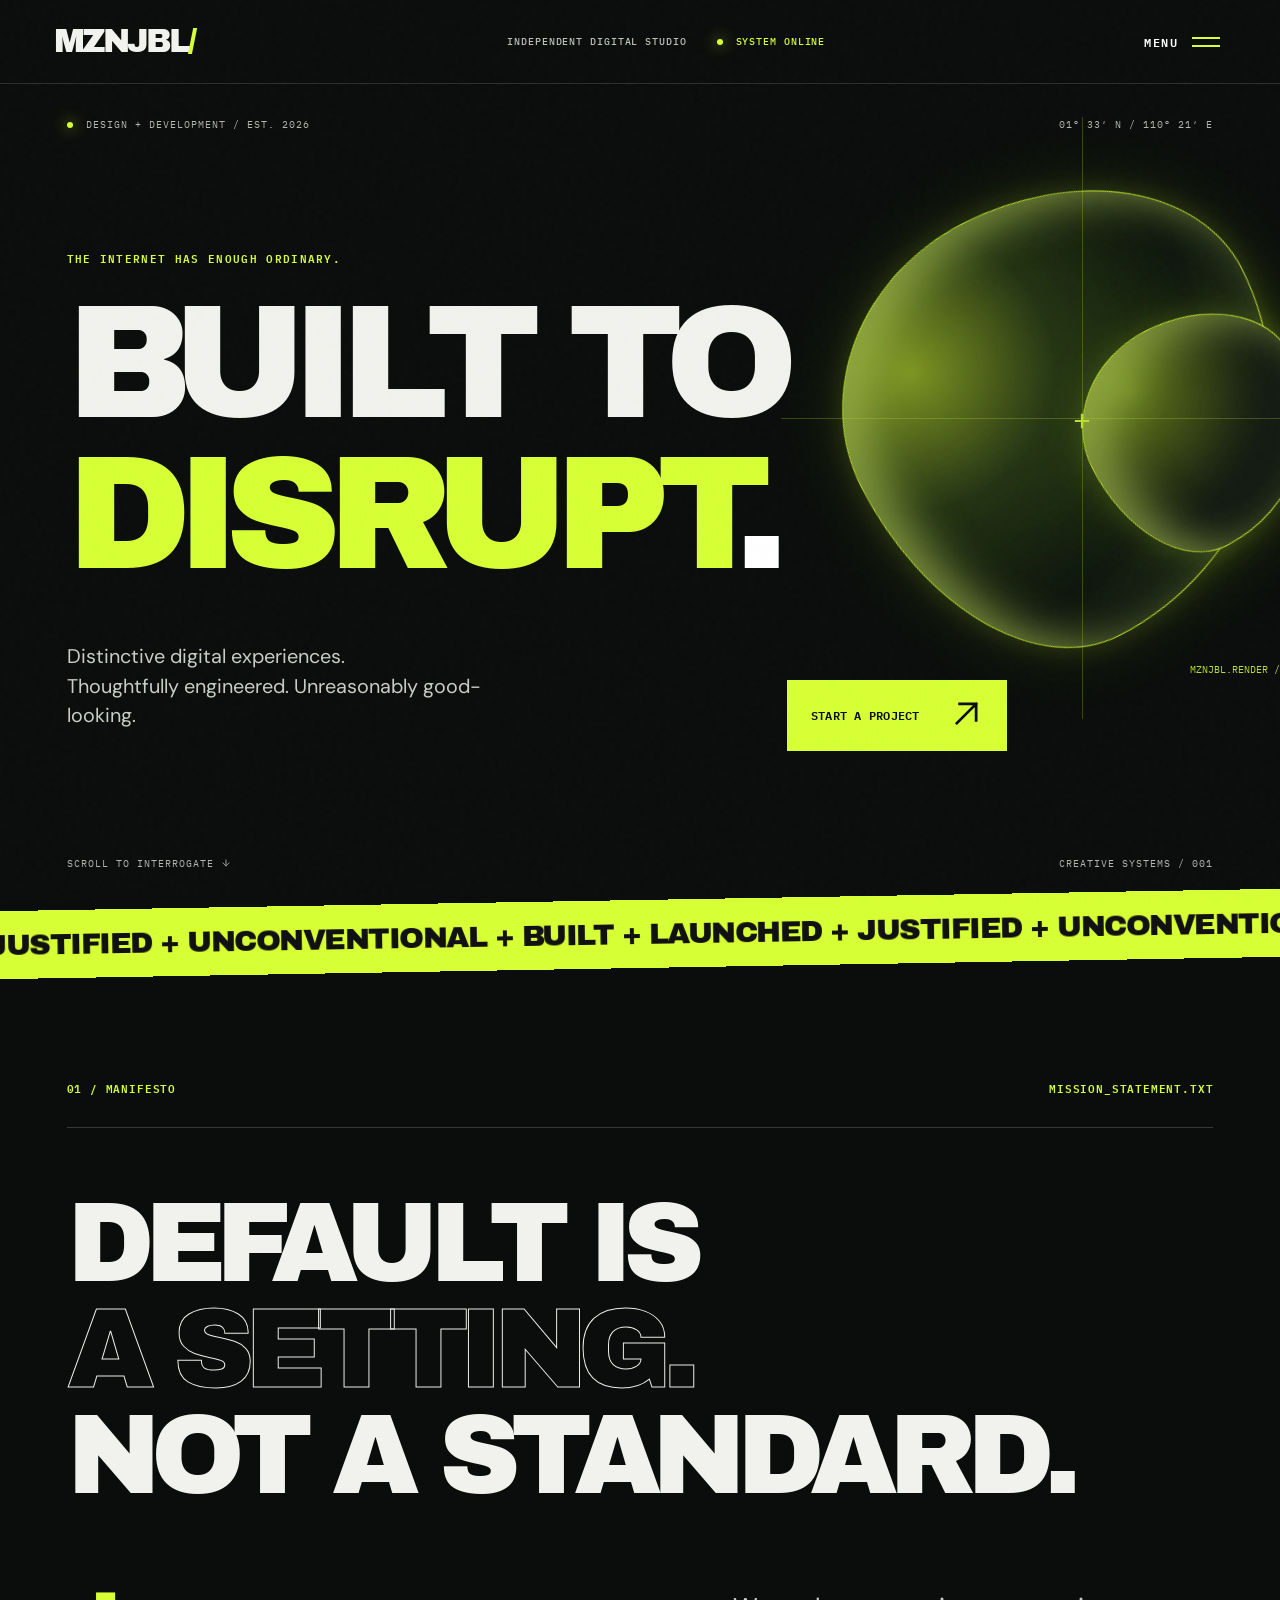
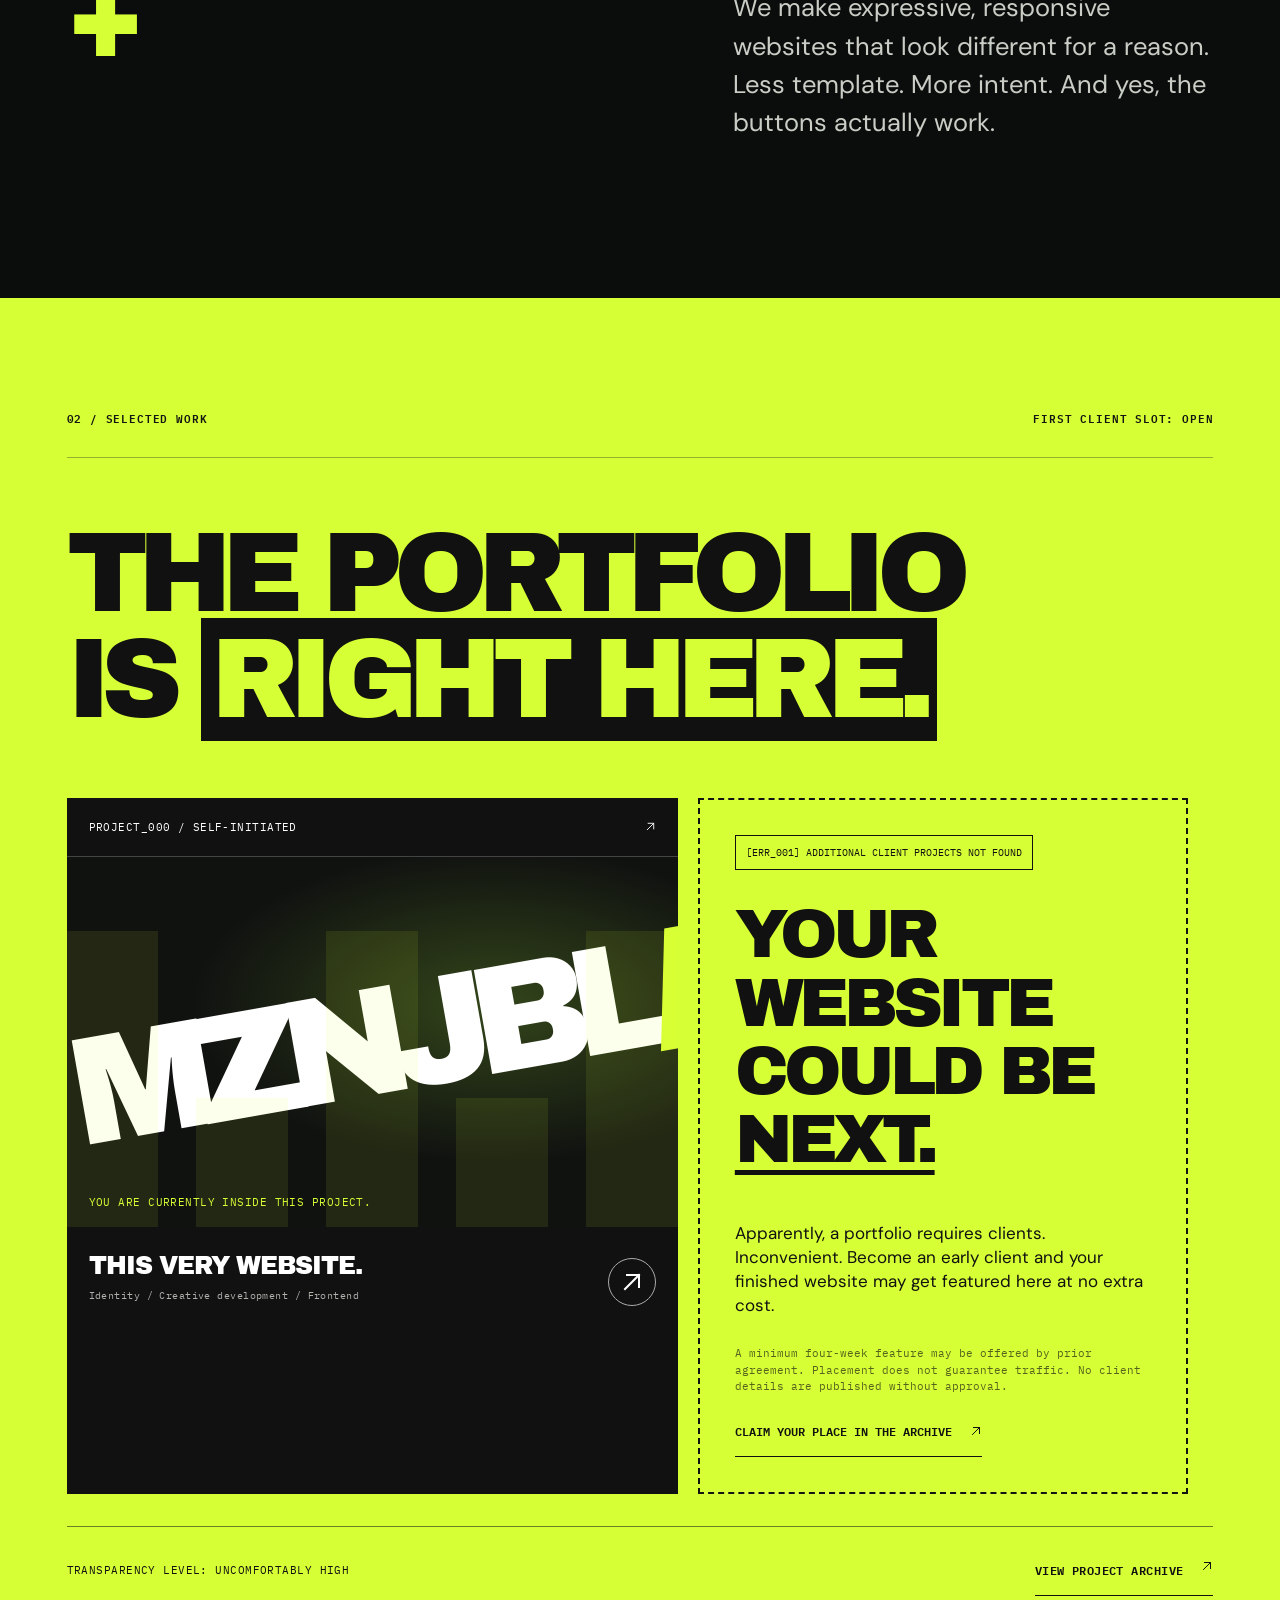
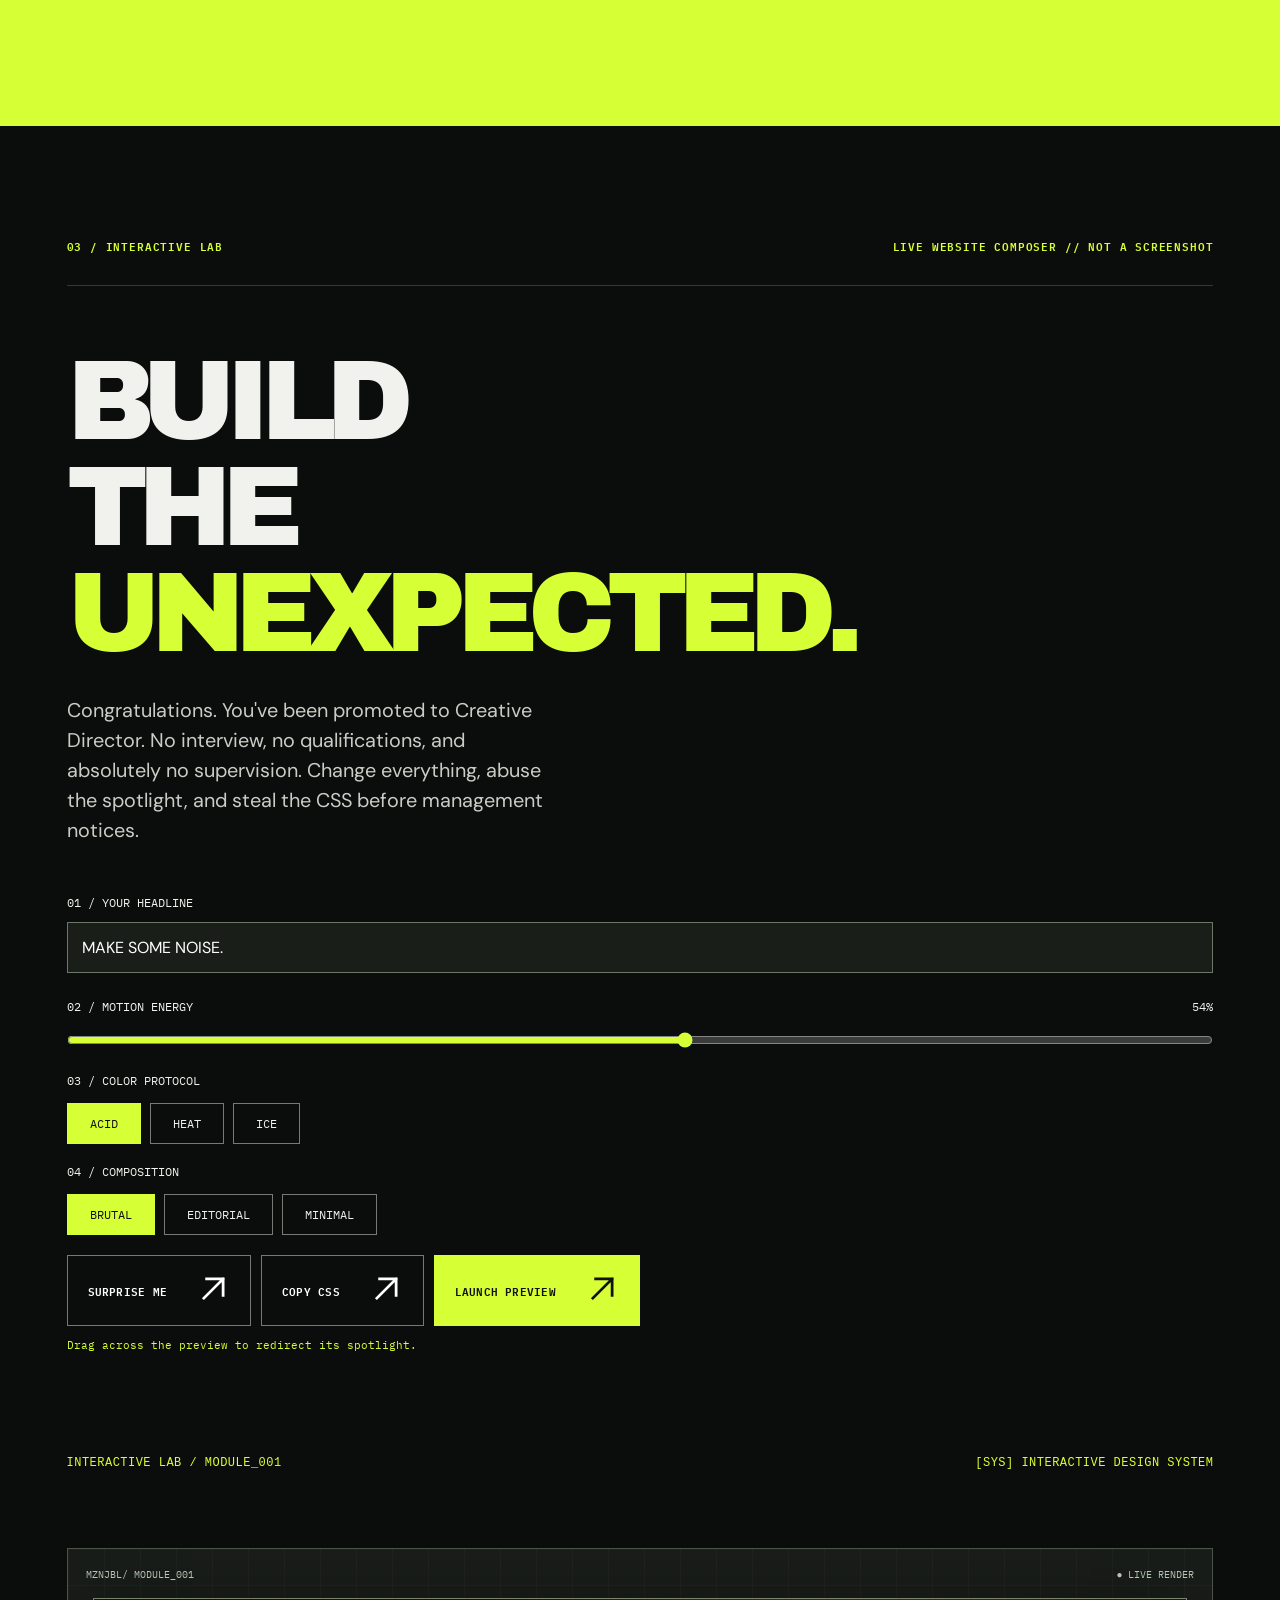
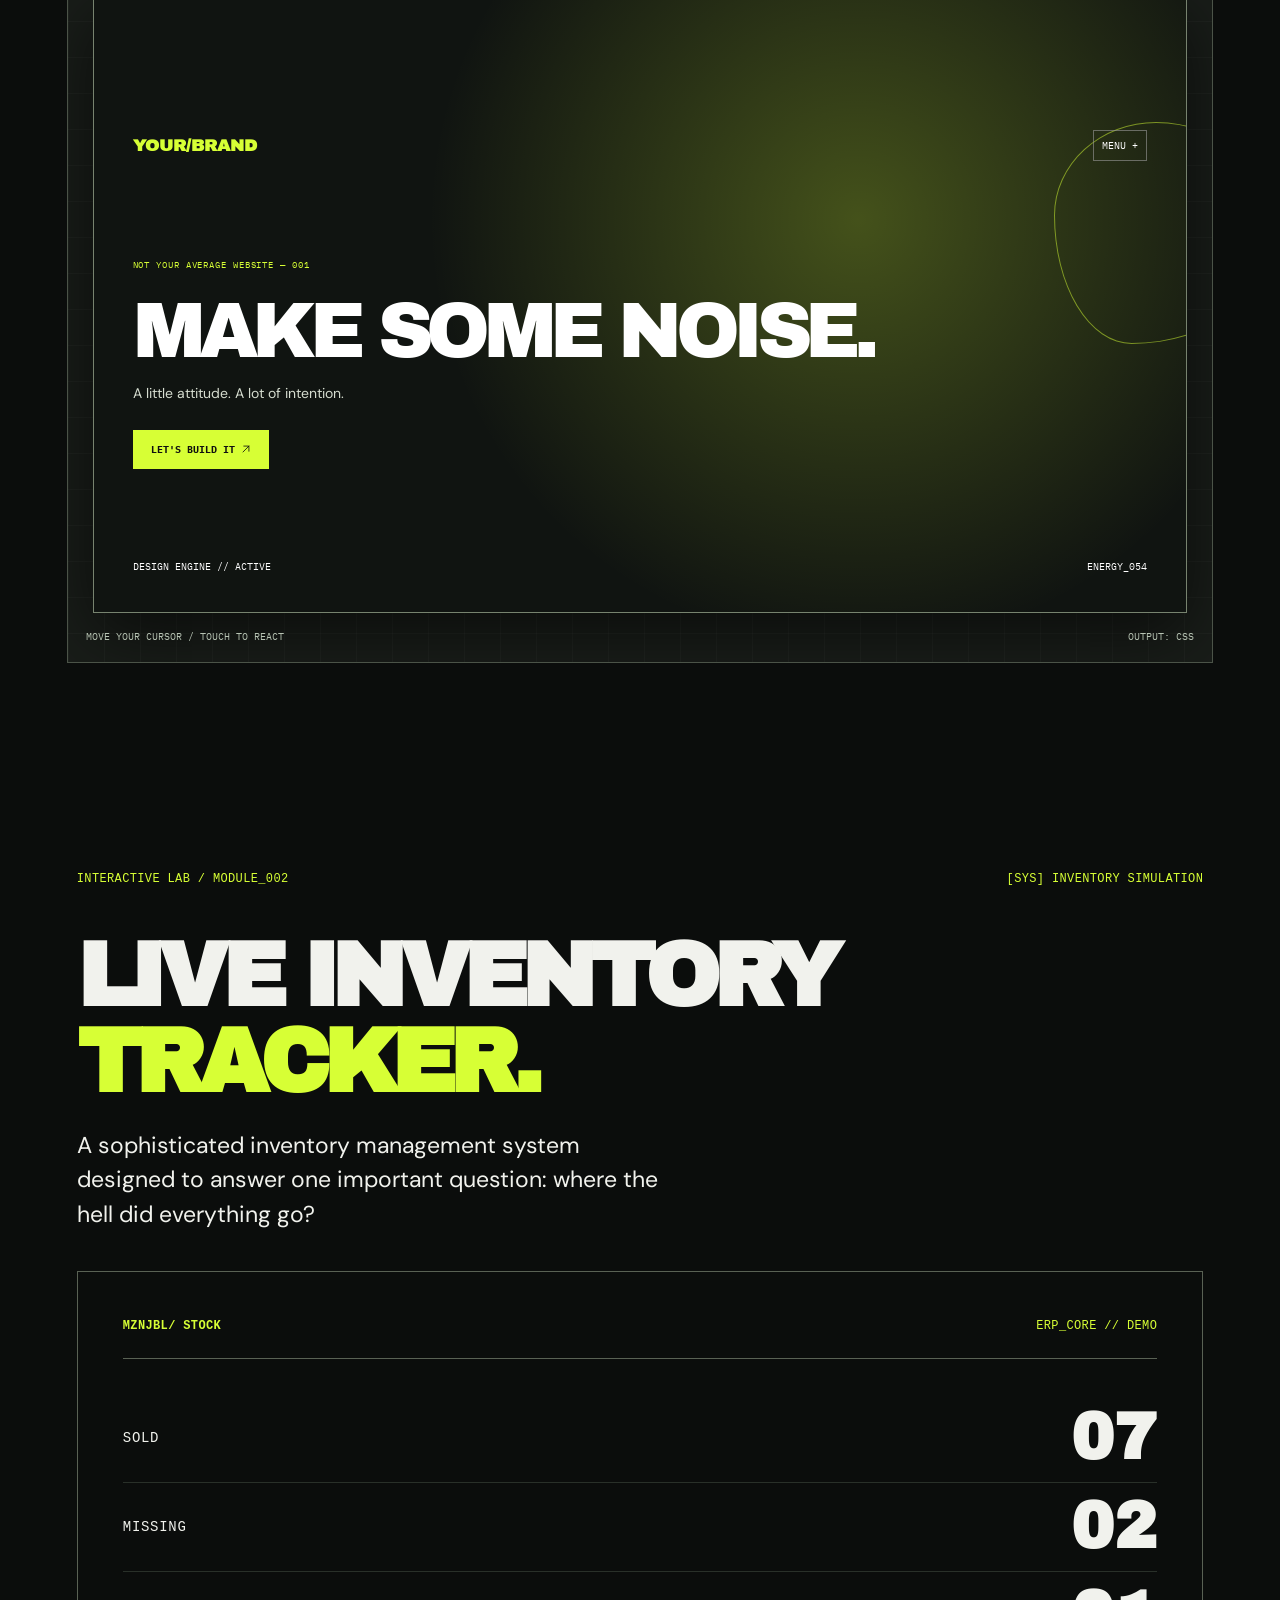
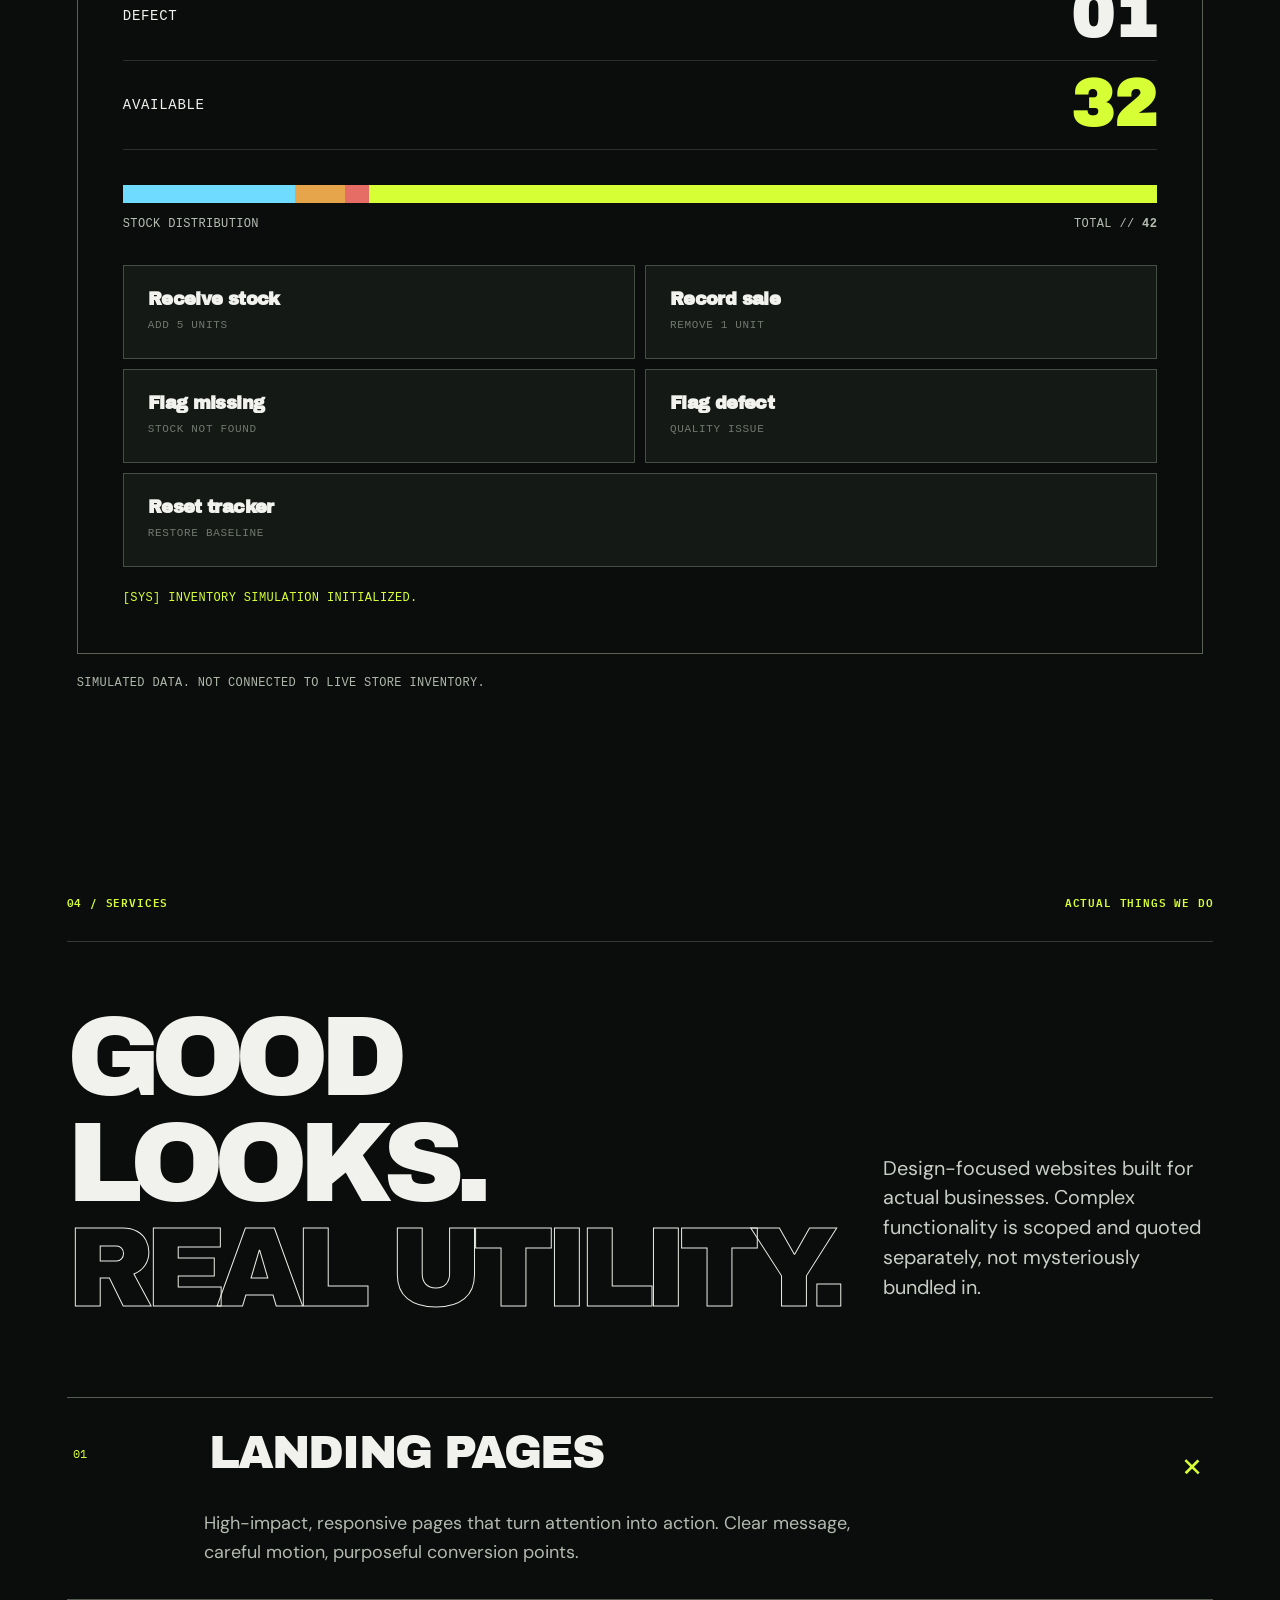
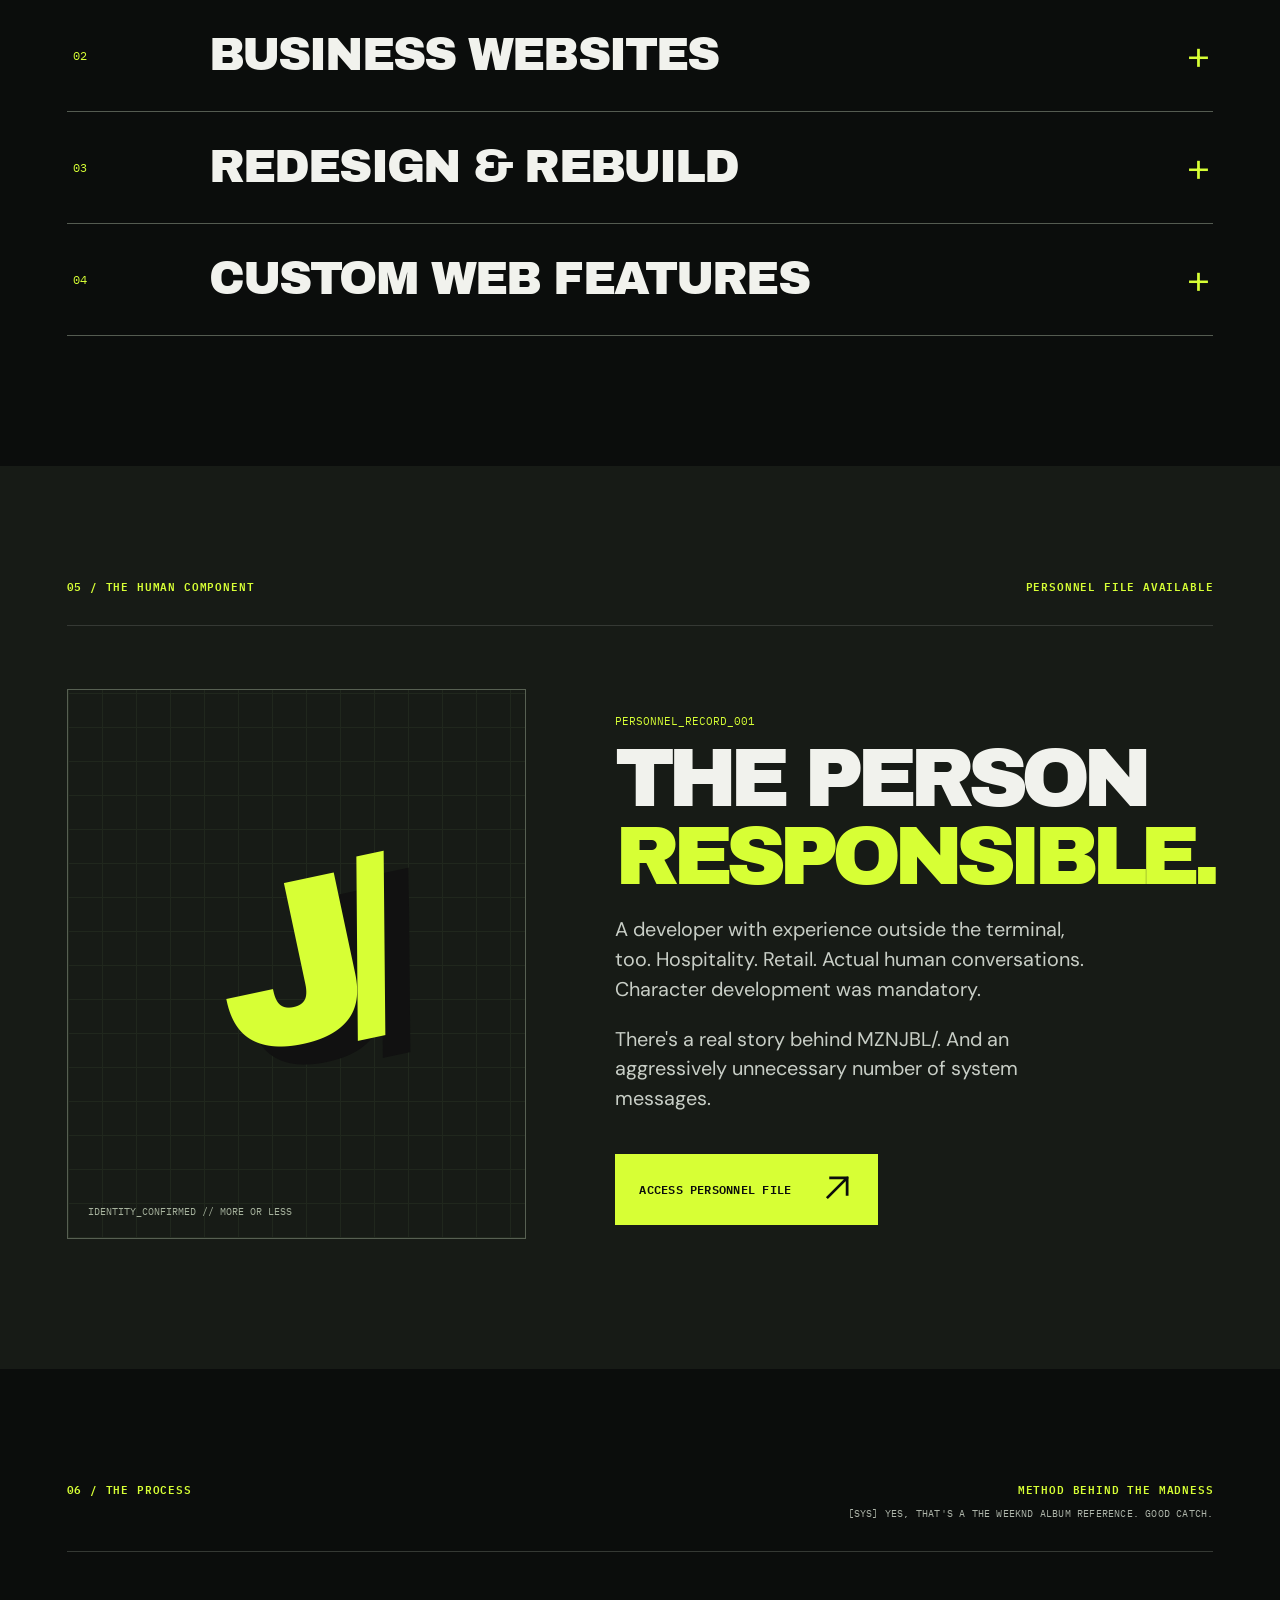
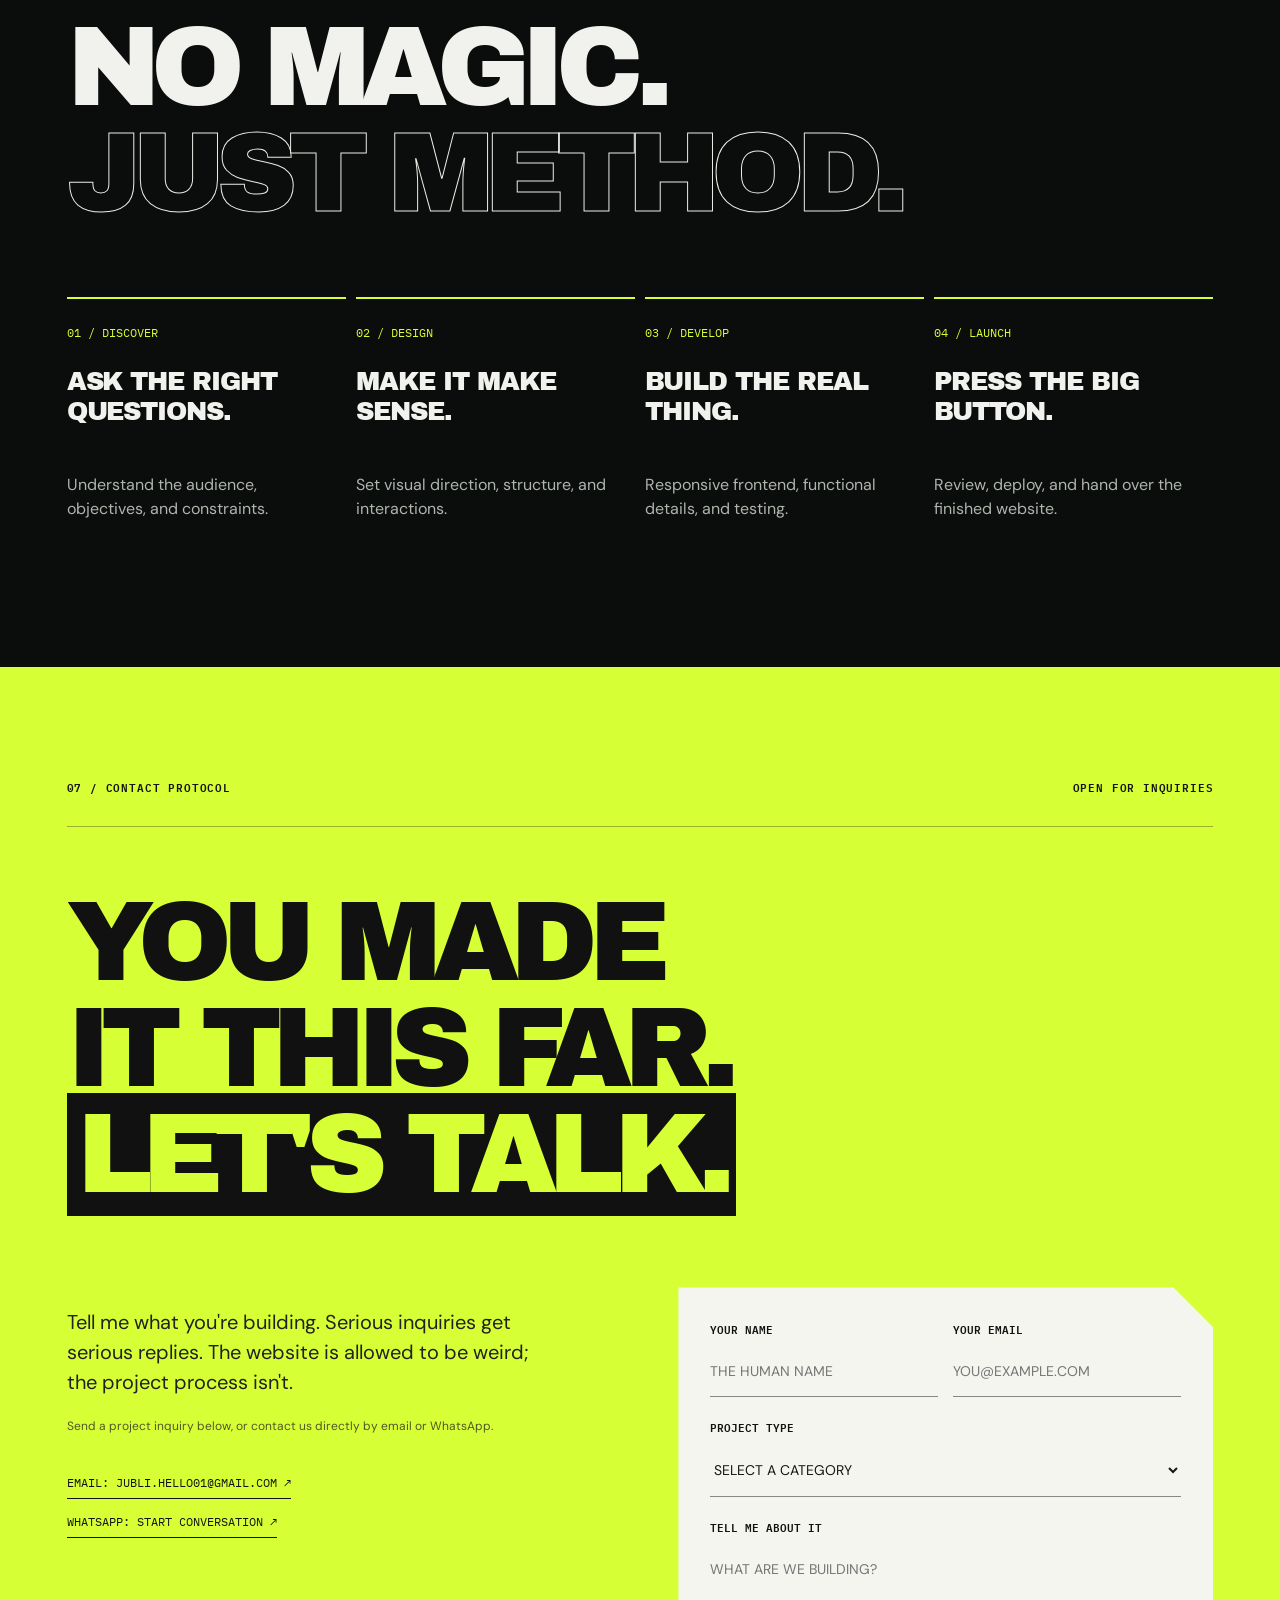
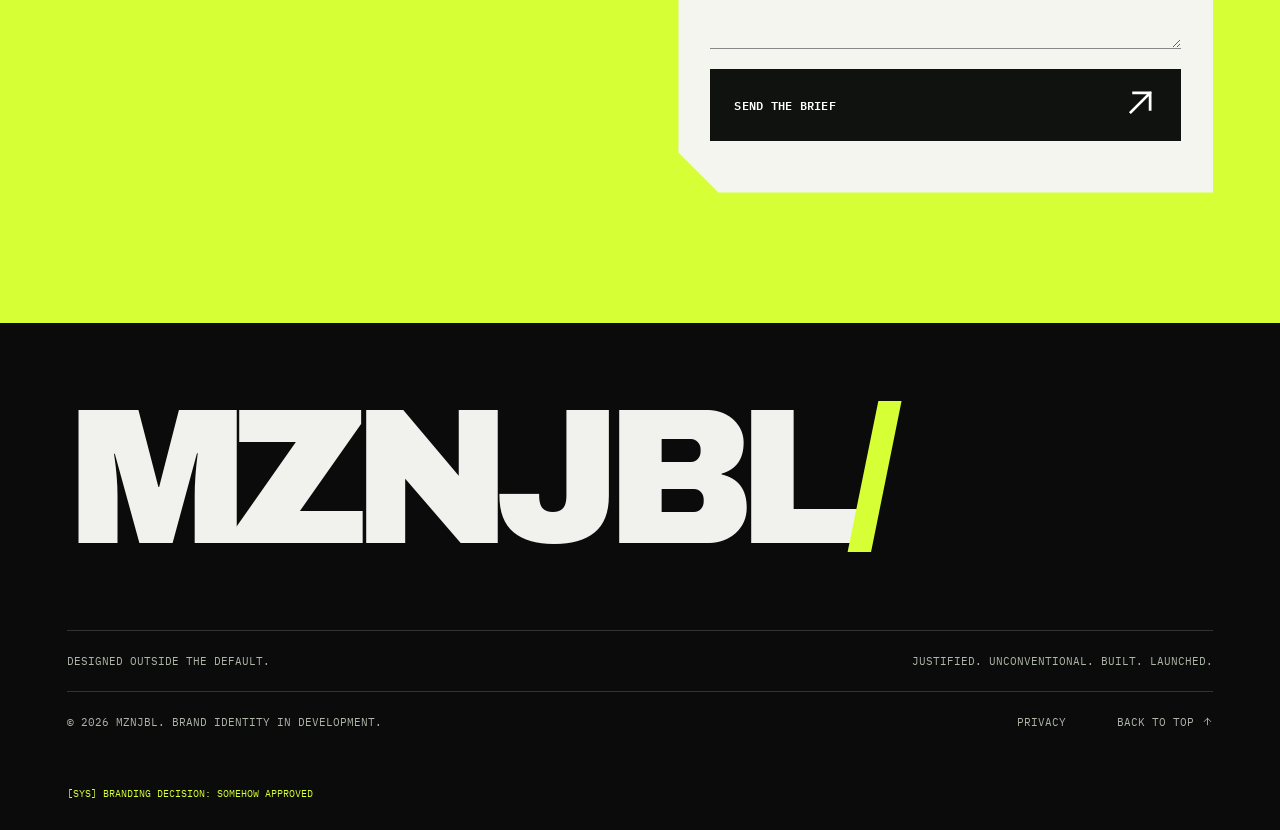
==== commit 63604cb5: "Update Interactive Lab, inventory tracker and website improvements" ====
--- a/index.html
+++ b/index.html
@@ -1,3 +1,425 @@
 <!DOCTYPE html>
 
-<html lang="en"><head><meta charset="utf-8"/><meta content="width=device-width, initial-scale=1" name="viewport"/><meta content="#0b0d0c" name="theme-color"/><meta content="MZNJBL/ is an independent creative development studio building distinctive websites, thoughtfully engineered." name="description"/><title>MZNJBL/ — Designed Outside the Default</title><link href="/styles.css?v=2.1.0" rel="stylesheet"/><script defer="" src="/app.js?v=2.1.1"></script></head><body data-page="home"><div aria-hidden="true" class="noise"></div><div aria-hidden="true" class="cursor-glow"></div><header class="header" id="top"><a aria-label="MZNJBL home" class="wordmark" href="/">MZNJBL<span>/</span></a><div class="header-center">INDEPENDENT DIGITAL STUDIO <span class="online"><b></b> SYSTEM ONLINE</span></div><button aria-controls="main-menu" aria-expanded="false" class="menu-button" type="button"><span>MENU</span><span class="menu-icon"><i></i><i></i></span></button></header><nav aria-label="Main menu" class="menu-overlay" id="main-menu" inert=""><div class="menu-top">MZNJBL/ <span>NAVIGATION_PROTOCOL_001</span></div><a href="/#work"><small class="menu-number">01</small><strong class="menu-title">WORK</strong><span class="menu-arrow"><svg class="ui-arrow" aria-hidden="true" focusable="false" viewBox="0 0 24 24" width="1em" height="1em" fill="none" stroke="currentColor" stroke-width="2" stroke-linecap="square" stroke-linejoin="miter"><path d="M5 19L19 5M7 5h12v12"/></svg></span></a><a href="/#services"><small class="menu-number">02</small><strong class="menu-title">SERVICES</strong><span class="menu-arrow"><svg class="ui-arrow" aria-hidden="true" focusable="false" viewBox="0 0 24 24" width="1em" height="1em" fill="none" stroke="currentColor" stroke-width="2" stroke-linecap="square" stroke-linejoin="miter"><path d="M5 19L19 5M7 5h12v12"/></svg></span></a><a href="/about.html"><small class="menu-number">03</small><strong class="menu-title">PERSONNEL</strong><span class="menu-arrow"><svg class="ui-arrow" aria-hidden="true" focusable="false" viewBox="0 0 24 24" width="1em" height="1em" fill="none" stroke="currentColor" stroke-width="2" stroke-linecap="square" stroke-linejoin="miter"><path d="M5 19L19 5M7 5h12v12"/></svg></span></a><a href="/supply.html"><small class="menu-number">04</small><strong class="menu-title">VISIT STORE</strong><span class="menu-arrow"><svg class="ui-arrow" aria-hidden="true" focusable="false" viewBox="0 0 24 24" width="1em" height="1em" fill="none" stroke="currentColor" stroke-width="2" stroke-linecap="square" stroke-linejoin="miter"><path d="M5 19L19 5M7 5h12v12"/></svg></span></a><a href="/#contact"><small class="menu-number">05</small><strong class="menu-title">CONTACT</strong><span class="menu-arrow"><svg class="ui-arrow" aria-hidden="true" focusable="false" viewBox="0 0 24 24" width="1em" height="1em" fill="none" stroke="currentColor" stroke-width="2" stroke-linecap="square" stroke-linejoin="miter"><path d="M5 19L19 5M7 5h12v12"/></svg></span></a><div class="menu-bottom">BUILT BY A HUMAN. ALLEGEDLY.</div></nav><main><section class="hero section" id="home"><div class="eyebrow hero-top"><span><b class="pulse"></b> DESIGN + DEVELOPMENT / EST. 2026</span><span class="hero-coordinate">01° 33′ N / 110° 21′ E</span></div><div class="hero-copy"><p class="supra reveal">THE INTERNET HAS ENOUGH ORDINARY.</p><h1 class="hero-title reveal">BUILT TO<br/><em>DISRUPT</em><span class="period">.</span></h1><div class="hero-bottom"><p>Distinctive digital experiences.<br/>Thoughtfully engineered. Unreasonably good-looking.</p><a class="button button-acid magnetic" href="#contact">START A PROJECT <span><svg class="ui-arrow" aria-hidden="true" focusable="false" viewBox="0 0 24 24" width="1em" height="1em" fill="none" stroke="currentColor" stroke-width="2" stroke-linecap="square" stroke-linejoin="miter"><path d="M5 19L19 5M7 5h12v12"/></svg></span></a></div></div><div aria-hidden="true" class="hero-art"><div class="orb orb-one"></div><div class="orb orb-two"></div><div class="reticle">+</div><div class="axis x-axis"></div><div class="axis y-axis"></div><div class="hero-art-label">MZNJBL.RENDER // LIVE</div></div><div class="hero-foot"><span>SCROLL TO INTERROGATE <svg class="ui-arrow" aria-hidden="true" focusable="false" viewBox="0 0 24 24" width="1em" height="1em" fill="none" stroke="currentColor" stroke-width="2" stroke-linecap="square" stroke-linejoin="miter"><path d="M12 5v14M5 12l7 7 7-7"/></svg></span><span>CREATIVE SYSTEMS / 001</span></div></section><div aria-hidden="true" class="marquee"><div class="marquee-track">JUSTIFIED  +  UNCONVENTIONAL  +  BUILT  +  LAUNCHED  +  JUSTIFIED  +  UNCONVENTIONAL  +  BUILT  +  LAUNCHED  +  </div></div><section class="manifesto section section-pad" id="manifesto"><div class="section-meta"><span>01 / MANIFESTO</span><span>MISSION_STATEMENT.TXT</span></div><h2 class="display-title reveal">DEFAULT IS<br/><span class="outline-text">A SETTING.</span><br/>NOT A STANDARD.</h2><div class="manifesto-lower"><span class="asterisk" aria-hidden="true">+</span><p>We make expressive, responsive websites that look different for a reason. Less template. More intent. And yes, the buttons actually work.</p></div></section><section class="work section section-pad" id="work"><div class="section-meta dark-meta"><span>02 / SELECTED WORK</span><span>FIRST CLIENT SLOT: OPEN</span></div><h2 class="display-title dark-title reveal">THE PORTFOLIO<br/>IS <span class="highlight-text">RIGHT HERE.</span></h2><div class="work-grid"><a class="project-tile" href="/projects/studio.html"><div class="tile-top"><span>PROJECT_000 / SELF-INITIATED</span><span><svg class="ui-arrow" aria-hidden="true" focusable="false" viewBox="0 0 24 24" width="1em" height="1em" fill="none" stroke="currentColor" stroke-width="2" stroke-linecap="square" stroke-linejoin="miter"><path d="M5 19L19 5M7 5h12v12"/></svg></span></div><div class="tile-art"><span class="tile-wordmark">MZNJBL<span>/</span></span><div class="tile-bars"><i></i><i></i><i></i><i></i><i></i></div><span class="tile-art-bottom">YOU ARE CURRENTLY INSIDE THIS PROJECT.</span></div><div class="tile-bottom"><div><h3>THIS VERY WEBSITE.</h3><p>Identity / Creative development / Frontend</p></div><span class="circle-arrow"><span class="arrow-label">EXPLORE THE TECH BEHIND IT</span><svg class="ui-arrow" aria-hidden="true" focusable="false" viewBox="0 0 24 24" width="1em" height="1em" fill="none" stroke="currentColor" stroke-width="2" stroke-linecap="square" stroke-linejoin="miter"><path d="M5 19L19 5M7 5h12v12"/></svg></span></div></a><div class="vacancy"><div class="vacancy-code">[ERR_001] ADDITIONAL CLIENT PROJECTS NOT FOUND</div><h3>YOUR<br/>WEBSITE<br/>COULD BE<br/><u>NEXT.</u></h3><p>Apparently, a portfolio requires clients. Inconvenient. Become an early client and your finished website may get featured here at no extra cost.</p><p class="fine-print">A minimum four-week feature may be offered by prior agreement. Placement does not guarantee traffic. No client details are published without approval.</p><a class="text-link" href="#contact">CLAIM YOUR PLACE IN THE ARCHIVE <span><svg class="ui-arrow" aria-hidden="true" focusable="false" viewBox="0 0 24 24" width="1em" height="1em" fill="none" stroke="currentColor" stroke-width="2" stroke-linecap="square" stroke-linejoin="miter"><path d="M5 19L19 5M7 5h12v12"/></svg></span></a></div></div><div class="work-bottom"><span>TRANSPARENCY LEVEL: UNCOMFORTABLY HIGH</span><a class="text-link" href="/projects.html">VIEW PROJECT ARCHIVE <svg class="ui-arrow" aria-hidden="true" focusable="false" viewBox="0 0 24 24" width="1em" height="1em" fill="none" stroke="currentColor" stroke-width="2" stroke-linecap="square" stroke-linejoin="miter"><path d="M5 19L19 5M7 5h12v12"/></svg></a></div></section><section class="lab section section-pad" id="lab"><div class="section-meta"><span>03 / INTERACTIVE LAB</span><span>LIVE WEBSITE COMPOSER // NOT A SCREENSHOT</span></div><div class="lab-layout"><div><h2 class="display-title reveal">BUILD<br/>THE<br/><span class="acid-text">UNEXPECTED.</span></h2><p class="lab-description">You're the creative director for the next thirty seconds. Rewrite the headline, change the design system, move the spotlight, then steal the CSS. Yes, this thing actually works.</p><div class="controls forge-controls"><label for="forgeHeadline">01 / YOUR HEADLINE</label><input aria-label="Preview headline" id="forgeHeadline" maxlength="48" type="text" value="MAKE SOME NOISE."/><label for="shapeRange">02 / MOTION ENERGY <output id="shapeOutput">54%</output></label><input id="shapeRange" max="100" min="0" type="range" value="54"/><span class="forge-label">03 / COLOR PROTOCOL</span><div class="button-row"><button aria-pressed="true" class="chip selected" data-accent="acid" type="button">ACID</button><button aria-pressed="false" class="chip" data-accent="orange" type="button">HEAT</button><button aria-pressed="false" class="chip" data-accent="blue" type="button">ICE</button></div><span class="forge-label">04 / COMPOSITION</span><div class="button-row"><button aria-pressed="true" class="chip selected" data-layout="bold" type="button">BRUTAL</button><button aria-pressed="false" class="chip" data-layout="editorial" type="button">EDITORIAL</button><button aria-pressed="false" class="chip" data-layout="minimal" type="button">MINIMAL</button></div><div class="forge-actions"><button class="button button-outline" id="randomize" type="button">SURPRISE ME <span><svg class="ui-arrow" aria-hidden="true" focusable="false" viewBox="0 0 24 24" width="1em" height="1em" fill="none" stroke="currentColor" stroke-width="2" stroke-linecap="square" stroke-linejoin="miter"><path d="M5 19L19 5M7 5h12v12"/></svg></span></button><button class="button button-outline" id="copyForge" type="button">COPY CSS <span><svg class="ui-arrow" aria-hidden="true" focusable="false" viewBox="0 0 24 24" width="1em" height="1em" fill="none" stroke="currentColor" stroke-width="2" stroke-linecap="square" stroke-linejoin="miter"><path d="M5 19L19 5M7 5h12v12"/></svg></span></button><button class="button button-acid" id="launchForge" type="button">LAUNCH PREVIEW <span><svg class="ui-arrow" aria-hidden="true" focusable="false" viewBox="0 0 24 24" width="1em" height="1em" fill="none" stroke="currentColor" stroke-width="2" stroke-linecap="square" stroke-linejoin="miter"><path d="M5 19L19 5M7 5h12v12"/></svg></span></button></div><p class="forge-status" id="forgeStatus" role="status">Drag across the preview to redirect its spotlight.</p></div></div><div class="lab-display forge-display" id="labDisplay"><div class="lab-display-top"><span>MZNJBL/ EXPERIMENT_001</span><span>● LIVE RENDER</span></div><div class="forge-preview" data-layout="bold" id="forgePreview"><div aria-hidden="true" class="forge-scan"><span>DEPLOYING YOUR IDEA</span><strong>READY / SET / LIVE</strong></div><div aria-hidden="true" class="forge-glow"></div><div class="forge-mini-nav"><strong>YOUR/BRAND</strong><span>MENU +</span></div><div class="forge-center"><span class="forge-kicker">NOT YOUR AVERAGE WEBSITE — 001</span><h3 id="forgeTitle">MAKE SOME NOISE.</h3><p>A little attitude. A lot of intention.</p><span class="forge-cta">LET'S BUILD IT <svg class="ui-arrow" aria-hidden="true" focusable="false" viewBox="0 0 24 24" width="1em" height="1em" fill="none" stroke="currentColor" stroke-width="2" stroke-linecap="square" stroke-linejoin="miter"><path d="M5 19L19 5M7 5h12v12"/></svg></span></div><div class="forge-mini-foot"><span>DESIGN ENGINE // ACTIVE</span><span id="shapeMetric">ENERGY_054</span></div></div><div class="lab-display-bottom"><span>MOVE YOUR CURSOR / TOUCH TO REACT</span><span>OUTPUT: CSS</span></div></div></div></section><section class="services section section-pad" id="services"><div class="section-meta"><span>04 / SERVICES</span><span>ACTUAL THINGS WE DO</span></div><div class="services-top"><h2 class="display-title reveal">GOOD<br/>LOOKS.<br/><span class="outline-text">REAL UTILITY.</span></h2><p>Design-focused websites built for actual businesses. Complex functionality is scoped and quoted separately, not mysteriously bundled in.</p></div><div class="accordion"><details open=""><summary><span class="service-number">01</span><span>LANDING PAGES</span><span class="accordion-mark">+</span></summary><div class="detail-content">High-impact, responsive pages that turn attention into action. Clear message, careful motion, purposeful conversion points.</div></details><details><summary><span class="service-number">02</span><span>BUSINESS WEBSITES</span><span class="accordion-mark">+</span></summary><div class="detail-content">Modern multi-section or multi-page websites with thoughtful structure, accessible interactions, and straightforward maintenance.</div></details><details><summary><span class="service-number">03</span><span>REDESIGN &amp; REBUILD</span><span class="accordion-mark">+</span></summary><div class="detail-content">Transform an outdated site into a polished, responsive experience without forgetting what its visitors actually need.</div></details><details><summary><span class="service-number">04</span><span>CUSTOM WEB FEATURES</span><span class="accordion-mark">+</span></summary><div class="detail-content">Special integrations and advanced application features can be evaluated separately. Scope, timeline, and cost agreed before work begins.</div></details></div></section><section class="founder section section-pad" id="about"><div class="section-meta"><span>05 / THE HUMAN COMPONENT</span><span>PERSONNEL FILE AVAILABLE</span></div><div class="founder-layout"><div class="founder-graphic"><div class="founder-target">J/</div><div class="founder-status">IDENTITY_CONFIRMED // MORE OR LESS</div></div><div class="founder-copy"><p class="kicker">PERSONNEL_RECORD_001</p><h2 class="display-title reveal">THE PERSON<br/><span class="acid-text">RESPONSIBLE.</span></h2><p>A developer with experience outside the terminal, too. Hospitality. Retail. Actual human conversations. Character development was mandatory.</p><p>There's a real story behind MZNJBL/. And an aggressively unnecessary number of system messages.</p><a class="button button-acid" href="/about.html">ACCESS PERSONNEL FILE <span><svg class="ui-arrow" aria-hidden="true" focusable="false" viewBox="0 0 24 24" width="1em" height="1em" fill="none" stroke="currentColor" stroke-width="2" stroke-linecap="square" stroke-linejoin="miter"><path d="M5 19L19 5M7 5h12v12"/></svg></span></a></div></div></section><section class="process section section-pad" id="process"><div class="section-meta"><span>06 / THE PROCESS</span><span>METHOD IN THE MADNESS</span></div><h2 class="display-title reveal">NO MAGIC.<br/><span class="outline-text">JUST METHOD.</span></h2><div class="process-grid"><div><span>01 / DISCOVER</span><h3>ASK THE RIGHT QUESTIONS.</h3><p>Understand the audience, objectives, and constraints.</p></div><div><span>02 / DESIGN</span><h3>MAKE IT MAKE SENSE.</h3><p>Set visual direction, structure, and interactions.</p></div><div><span>03 / DEVELOP</span><h3>BUILD THE REAL THING.</h3><p>Responsive frontend, functional details, and testing.</p></div><div><span>04 / LAUNCH</span><h3>PRESS THE BIG BUTTON.</h3><p>Review, deploy, and hand over the finished website.</p></div></div></section><section class="contact section section-pad" id="contact"><div class="section-meta dark-meta"><span>07 / CONTACT PROTOCOL</span><span>OPEN FOR INQUIRIES</span></div><h2 class="display-title dark-title reveal">YOU MADE<br/>IT THIS FAR.<br/><span class="highlight-text">LET'S TALK.</span></h2><div class="contact-grid"><div class="contact-intro"><p>Tell me what you're building. Serious inquiries get serious replies. The website is allowed to be weird; the project process isn't.</p><p class="contact-note">Send a project inquiry below, or contact us directly by email or WhatsApp.</p><div class="contact-links"><a class="email-link" data-contact-email="" href="mailto:jubli.hello01@gmail.com">EMAIL: JUBLI.HELLO01@GMAIL.COM <svg class="ui-arrow" aria-hidden="true" focusable="false" viewBox="0 0 24 24" width="1em" height="1em" fill="none" stroke="currentColor" stroke-width="2" stroke-linecap="square" stroke-linejoin="miter"><path d="M5 19L19 5M7 5h12v12"/></svg></a><a class="whatsapp-link" data-contact-whatsapp="" href="https://wa.me/60199321533">WHATSAPP: START CONVERSATION <svg class="ui-arrow" aria-hidden="true" focusable="false" viewBox="0 0 24 24" width="1em" height="1em" fill="none" stroke="currentColor" stroke-width="2" stroke-linecap="square" stroke-linejoin="miter"><path d="M5 19L19 5M7 5h12v12"/></svg></a></div></div><form class="contact-form" id="contactForm" method="POST"><div class="form-row"><label>YOUR NAME<input autocomplete="name" name="name" placeholder="THE HUMAN NAME" required=""/></label><label>YOUR EMAIL<input autocomplete="email" name="email" placeholder="YOU@EXAMPLE.COM" required="" type="email"/></label></div><label>PROJECT TYPE<select name="projectType" required=""><option value="">SELECT A CATEGORY</option><option>Landing page</option><option>Business website</option><option>Website redesign</option><option>Custom features</option><option>Not sure yet</option></select></label><label>TELL ME ABOUT IT<textarea name="message" placeholder="WHAT ARE WE BUILDING?" rows="4" required minlength="5"></textarea></label><input aria-hidden="true" autocomplete="off" class="honeypot" name="_honey" tabindex="-1" type="text"/><button class="button button-dark" type="submit">SEND THE BRIEF <span><svg class="ui-arrow" aria-hidden="true" focusable="false" viewBox="0 0 24 24" width="1em" height="1em" fill="none" stroke="currentColor" stroke-width="2" stroke-linecap="square" stroke-linejoin="miter"><path d="M5 19L19 5M7 5h12v12"/></svg></span></button><p id="formStatus" class="form-status" role="status" aria-live="polite"></p></form></div></section></main><footer><a class="footer-logo" href="/">MZNJBL<span>/</span></a><div class="footer-tagline"><span>DESIGNED OUTSIDE THE DEFAULT.</span><span>JUSTIFIED. UNCONVENTIONAL. BUILT. LAUNCHED.</span></div><div class="footer-last"><span>© <span data-year="">2026</span> MZNJBL. BRAND IDENTITY IN DEVELOPMENT.</span><a href="/privacy.html">PRIVACY</a><a href="#top">BACK TO TOP <svg class="ui-arrow" aria-hidden="true" focusable="false" viewBox="0 0 24 24" width="1em" height="1em" fill="none" stroke="currentColor" stroke-width="2" stroke-linecap="square" stroke-linejoin="miter"><path d="M12 19V5M5 12l7-7 7 7"/></svg></a></div><p class="footer-joke">[SYS] BRANDING DECISION: SOMEHOW APPROVED</p></footer></body></html>
+<html lang="en"><head><meta charset="utf-8"/><meta content="width=device-width, initial-scale=1" name="viewport"/><meta content="#0b0d0c" name="theme-color"/><meta content="MZNJBL/ is an independent creative development studio building distinctive websites, thoughtfully engineered." name="description"/><title>MZNJBL/ — Designed Outside the Default</title><link href="/styles.css?v=2.1.0" rel="stylesheet"/><script defer="" src="/app.js?v=2.1.1"></script>
+<style>
+.forge-module-heading {
+  display: flex;
+  justify-content: space-between;
+  align-items: center;
+  flex-wrap: wrap;
+  gap: 16px;
+  padding: 24px 0;
+  color: #d7ff35;
+  font: 12px/1.6 monospace;
+  letter-spacing: .04em;
+}
+@media (max-width: 600px) {
+  .forge-module-heading {
+    font-size: 10px;
+    gap: 8px;
+  }
+}
+</style>
+
+<style>
+/* PROCESS REFERENCE FINAL LAYOUT */
+#process .section-meta .process-reference {
+  display: flex !important;
+  flex-direction: column !important;
+  align-items: flex-end !important;
+  justify-content: center;
+  gap: 8px;
+  min-width: 0;
+  text-align: right;
+}
+
+#process .section-meta .process-reference > span,
+#process .section-meta .process-reference > small {
+  display: block !important;
+  width: 100%;
+  text-align: right !important;
+  white-space: normal !important;
+}
+
+#process .section-meta .process-reference > span {
+  color: #d7ff35;
+}
+
+#process .section-meta .process-reference > small {
+  margin: 0 !important;
+  font: 10px/1.5 "IBM Plex Mono", monospace !important;
+  letter-spacing: .02em;
+  color: #aeb5aa !important;
+}
+
+@media (max-width: 600px) {
+  #process .section-meta .process-reference {
+    align-items: flex-start !important;
+    text-align: left;
+  }
+
+  #process .section-meta .process-reference > span,
+  #process .section-meta .process-reference > small {
+    text-align: left !important;
+  }
+}
+</style>
+</head><body data-page="home"><div aria-hidden="true" class="noise"></div><div aria-hidden="true" class="cursor-glow"></div><header class="header" id="top"><a aria-label="MZNJBL home" class="wordmark" href="/">MZNJBL<span>/</span></a><div class="header-center">INDEPENDENT DIGITAL STUDIO <span class="online"><b></b> SYSTEM ONLINE</span></div><button aria-controls="main-menu" aria-expanded="false" class="menu-button" type="button"><span>MENU</span><span class="menu-icon"><i></i><i></i></span></button></header><nav aria-label="Main menu" class="menu-overlay" id="main-menu" inert=""><div class="menu-top">MZNJBL/ <span>NAVIGATION_PROTOCOL_001</span></div><a href="/#work"><small class="menu-number">01</small><strong class="menu-title">WORK</strong><span class="menu-arrow"><svg class="ui-arrow" aria-hidden="true" focusable="false" viewBox="0 0 24 24" width="1em" height="1em" fill="none" stroke="currentColor" stroke-width="2" stroke-linecap="square" stroke-linejoin="miter"><path d="M5 19L19 5M7 5h12v12"/></svg></span></a><a href="/#services"><small class="menu-number">02</small><strong class="menu-title">SERVICES</strong><span class="menu-arrow"><svg class="ui-arrow" aria-hidden="true" focusable="false" viewBox="0 0 24 24" width="1em" height="1em" fill="none" stroke="currentColor" stroke-width="2" stroke-linecap="square" stroke-linejoin="miter"><path d="M5 19L19 5M7 5h12v12"/></svg></span></a><a href="/about.html"><small class="menu-number">03</small><strong class="menu-title">PERSONNEL</strong><span class="menu-arrow"><svg class="ui-arrow" aria-hidden="true" focusable="false" viewBox="0 0 24 24" width="1em" height="1em" fill="none" stroke="currentColor" stroke-width="2" stroke-linecap="square" stroke-linejoin="miter"><path d="M5 19L19 5M7 5h12v12"/></svg></span></a><a href="/supply.html"><small class="menu-number">04</small><strong class="menu-title">VISIT STORE</strong><span class="menu-arrow"><svg class="ui-arrow" aria-hidden="true" focusable="false" viewBox="0 0 24 24" width="1em" height="1em" fill="none" stroke="currentColor" stroke-width="2" stroke-linecap="square" stroke-linejoin="miter"><path d="M5 19L19 5M7 5h12v12"/></svg></span></a><a href="/#contact"><small class="menu-number">05</small><strong class="menu-title">CONTACT</strong><span class="menu-arrow"><svg class="ui-arrow" aria-hidden="true" focusable="false" viewBox="0 0 24 24" width="1em" height="1em" fill="none" stroke="currentColor" stroke-width="2" stroke-linecap="square" stroke-linejoin="miter"><path d="M5 19L19 5M7 5h12v12"/></svg></span></a><div class="menu-bottom">BUILT BY A HUMAN. ALLEGEDLY.</div></nav><main><section class="hero section" id="home"><div class="eyebrow hero-top"><span><b class="pulse"></b> DESIGN + DEVELOPMENT / EST. 2026</span><span class="hero-coordinate">01° 33′ N / 110° 21′ E</span></div><div class="hero-copy"><p class="supra reveal">THE INTERNET HAS ENOUGH ORDINARY.</p><h1 class="hero-title reveal">BUILT TO<br/><em>DISRUPT</em><span class="period">.</span></h1><div class="hero-bottom"><p>Distinctive digital experiences.<br/>Thoughtfully engineered. Unreasonably good-looking.</p><a class="button button-acid magnetic" href="#contact">START A PROJECT <span><svg class="ui-arrow" aria-hidden="true" focusable="false" viewBox="0 0 24 24" width="1em" height="1em" fill="none" stroke="currentColor" stroke-width="2" stroke-linecap="square" stroke-linejoin="miter"><path d="M5 19L19 5M7 5h12v12"/></svg></span></a></div></div><div aria-hidden="true" class="hero-art"><div class="orb orb-one"></div><div class="orb orb-two"></div><div class="reticle">+</div><div class="axis x-axis"></div><div class="axis y-axis"></div><div class="hero-art-label">MZNJBL.RENDER // LIVE</div></div><div class="hero-foot"><span>SCROLL TO INTERROGATE <svg class="ui-arrow" aria-hidden="true" focusable="false" viewBox="0 0 24 24" width="1em" height="1em" fill="none" stroke="currentColor" stroke-width="2" stroke-linecap="square" stroke-linejoin="miter"><path d="M12 5v14M5 12l7 7 7-7"/></svg></span><span>CREATIVE SYSTEMS / 001</span></div></section><div aria-hidden="true" class="marquee"><div class="marquee-track">JUSTIFIED  +  UNCONVENTIONAL  +  BUILT  +  LAUNCHED  +  JUSTIFIED  +  UNCONVENTIONAL  +  BUILT  +  LAUNCHED  +  </div></div><section class="manifesto section section-pad" id="manifesto"><div class="section-meta"><span>01 / MANIFESTO</span><span>MISSION_STATEMENT.TXT</span></div><h2 class="display-title reveal">DEFAULT IS<br/><span class="outline-text">A SETTING.</span><br/>NOT A STANDARD.</h2><div class="manifesto-lower"><span class="asterisk" aria-hidden="true">+</span><p>We make expressive, responsive websites that look different for a reason. Less template. More intent. And yes, the buttons actually work.</p></div></section><section class="work section section-pad" id="work"><div class="section-meta dark-meta"><span>02 / SELECTED WORK</span><span>FIRST CLIENT SLOT: OPEN</span></div><h2 class="display-title dark-title reveal">THE PORTFOLIO<br/>IS <span class="highlight-text">RIGHT HERE.</span></h2><div class="work-grid"><a class="project-tile" href="/projects/studio.html"><div class="tile-top"><span>PROJECT_000 / SELF-INITIATED</span><span><svg class="ui-arrow" aria-hidden="true" focusable="false" viewBox="0 0 24 24" width="1em" height="1em" fill="none" stroke="currentColor" stroke-width="2" stroke-linecap="square" stroke-linejoin="miter"><path d="M5 19L19 5M7 5h12v12"/></svg></span></div><div class="tile-art"><span class="tile-wordmark">MZNJBL<span>/</span></span><div class="tile-bars"><i></i><i></i><i></i><i></i><i></i></div><span class="tile-art-bottom">YOU ARE CURRENTLY INSIDE THIS PROJECT.</span></div><div class="tile-bottom"><div><h3>THIS VERY WEBSITE.</h3><p>Identity / Creative development / Frontend</p></div><span class="circle-arrow"><span class="arrow-label">EXPLORE THE TECH BEHIND IT</span><svg class="ui-arrow" aria-hidden="true" focusable="false" viewBox="0 0 24 24" width="1em" height="1em" fill="none" stroke="currentColor" stroke-width="2" stroke-linecap="square" stroke-linejoin="miter"><path d="M5 19L19 5M7 5h12v12"/></svg></span></div></a><div class="vacancy"><div class="vacancy-code">[ERR_001] ADDITIONAL CLIENT PROJECTS NOT FOUND</div><h3>YOUR<br/>WEBSITE<br/>COULD BE<br/><u>NEXT.</u></h3><p>Apparently, a portfolio requires clients. Inconvenient. Become an early client and your finished website may get featured here at no extra cost.</p><p class="fine-print">A minimum four-week feature may be offered by prior agreement. Placement does not guarantee traffic. No client details are published without approval.</p><a class="text-link" href="#contact">CLAIM YOUR PLACE IN THE ARCHIVE <span><svg class="ui-arrow" aria-hidden="true" focusable="false" viewBox="0 0 24 24" width="1em" height="1em" fill="none" stroke="currentColor" stroke-width="2" stroke-linecap="square" stroke-linejoin="miter"><path d="M5 19L19 5M7 5h12v12"/></svg></span></a></div></div><div class="work-bottom"><span>TRANSPARENCY LEVEL: UNCOMFORTABLY HIGH</span><a class="text-link" href="/projects.html">VIEW PROJECT ARCHIVE <svg class="ui-arrow" aria-hidden="true" focusable="false" viewBox="0 0 24 24" width="1em" height="1em" fill="none" stroke="currentColor" stroke-width="2" stroke-linecap="square" stroke-linejoin="miter"><path d="M5 19L19 5M7 5h12v12"/></svg></a></div></section><section class="lab section section-pad" id="lab"><div class="section-meta"><span>03 / INTERACTIVE LAB</span><span>LIVE WEBSITE COMPOSER // NOT A SCREENSHOT</span></div><div class="lab-layout"><div><h2 class="display-title reveal">BUILD<br/>THE<br/><span class="acid-text">UNEXPECTED.</span></h2><p class="lab-description">Congratulations. You've been promoted to Creative Director. No interview, no qualifications, and absolutely no supervision. Change everything, abuse the spotlight, and steal the CSS before management notices.</p><div class="controls forge-controls"><label for="forgeHeadline">01 / YOUR HEADLINE</label><input aria-label="Preview headline" id="forgeHeadline" maxlength="48" type="text" value="MAKE SOME NOISE."/><label for="shapeRange">02 / MOTION ENERGY <output id="shapeOutput">54%</output></label><input id="shapeRange" max="100" min="0" type="range" value="54"/><span class="forge-label">03 / COLOR PROTOCOL</span><div class="button-row"><button aria-pressed="true" class="chip selected" data-accent="acid" type="button">ACID</button><button aria-pressed="false" class="chip" data-accent="orange" type="button">HEAT</button><button aria-pressed="false" class="chip" data-accent="blue" type="button">ICE</button></div><span class="forge-label">04 / COMPOSITION</span><div class="button-row"><button aria-pressed="true" class="chip selected" data-layout="bold" type="button">BRUTAL</button><button aria-pressed="false" class="chip" data-layout="editorial" type="button">EDITORIAL</button><button aria-pressed="false" class="chip" data-layout="minimal" type="button">MINIMAL</button></div><div class="forge-actions"><button class="button button-outline" id="randomize" type="button">SURPRISE ME <span><svg class="ui-arrow" aria-hidden="true" focusable="false" viewBox="0 0 24 24" width="1em" height="1em" fill="none" stroke="currentColor" stroke-width="2" stroke-linecap="square" stroke-linejoin="miter"><path d="M5 19L19 5M7 5h12v12"/></svg></span></button><button class="button button-outline" id="copyForge" type="button">COPY CSS <span><svg class="ui-arrow" aria-hidden="true" focusable="false" viewBox="0 0 24 24" width="1em" height="1em" fill="none" stroke="currentColor" stroke-width="2" stroke-linecap="square" stroke-linejoin="miter"><path d="M5 19L19 5M7 5h12v12"/></svg></span></button><button class="button button-acid" id="launchForge" type="button">LAUNCH PREVIEW <span><svg class="ui-arrow" aria-hidden="true" focusable="false" viewBox="0 0 24 24" width="1em" height="1em" fill="none" stroke="currentColor" stroke-width="2" stroke-linecap="square" stroke-linejoin="miter"><path d="M5 19L19 5M7 5h12v12"/></svg></span></button></div><p class="forge-status" id="forgeStatus" role="status">Drag across the preview to redirect its spotlight.</p></div></div><div class="forge-module-heading"><span>INTERACTIVE LAB / MODULE_001</span><span>[SYS] INTERACTIVE DESIGN SYSTEM</span></div><div class="lab-display forge-display" id="labDisplay"><div class="lab-display-top"><span>MZNJBL/ MODULE_001</span><span>● LIVE RENDER</span></div><div class="forge-preview" data-layout="bold" id="forgePreview"><div aria-hidden="true" class="forge-scan"><span>DEPLOYING YOUR IDEA</span><strong>READY / SET / LIVE</strong></div><div aria-hidden="true" class="forge-glow"></div><div class="forge-mini-nav"><strong>YOUR/BRAND</strong><span>MENU +</span></div><div class="forge-center"><span class="forge-kicker">NOT YOUR AVERAGE WEBSITE — 001</span><h3 id="forgeTitle">MAKE SOME NOISE.</h3><p>A little attitude. A lot of intention.</p><span class="forge-cta">LET'S BUILD IT <svg class="ui-arrow" aria-hidden="true" focusable="false" viewBox="0 0 24 24" width="1em" height="1em" fill="none" stroke="currentColor" stroke-width="2" stroke-linecap="square" stroke-linejoin="miter"><path d="M5 19L19 5M7 5h12v12"/></svg></span></div><div class="forge-mini-foot"><span>DESIGN ENGINE // ACTIVE</span><span id="shapeMetric">ENERGY_054</span></div></div><div class="lab-display-bottom"><span>MOVE YOUR CURSOR / TOUCH TO REACT</span><span>OUTPUT: CSS</span></div></div></div></section><section id="inventory-demo" class="inventory-demo">
+  <div class="inv-heading">
+    <span>INTERACTIVE LAB / MODULE_002</span>
+    <span>[SYS] INVENTORY SIMULATION</span>
+  </div>
+  <h2>LIVE INVENTORY<br><span>TRACKER.</span></h2>
+  <p class="inv-intro">A sophisticated inventory management system designed to answer one important question: where the hell did everything go?</p>
+
+  <div class="inv-panel">
+    <div class="inv-panel-top">
+      <strong>MZNJBL/ STOCK</strong>
+      <span>ERP_CORE // DEMO</span>
+    </div>
+
+    <div class="inv-stats">
+      <div><span>SOLD</span><strong id="inv-sold">07</strong></div>
+      <div><span>MISSING</span><strong id="inv-missing">02</strong></div>
+      <div><span>DEFECT</span><strong id="inv-defect">01</strong></div>
+      <div><span>AVAILABLE</span><strong id="inv-available">32</strong></div>
+    </div>
+
+    <div class="inv-bar" aria-label="Inventory distribution">
+      <span data-stock="sold"></span>
+      <span data-stock="missing"></span>
+      <span data-stock="defect"></span>
+      <span data-stock="available"></span>
+    </div>
+
+    <div class="inv-total">
+      <span>STOCK DISTRIBUTION</span>
+      <span>TOTAL // <b id="inv-total">42</b></span>
+    </div>
+
+    <div class="inv-controls">
+      <button type="button" data-inv-action="receive"><span class="inv-btn-title">Receive stock</span><span class="inv-btn-sub">add 5 units</span></button>
+      <button type="button" data-inv-action="sell"><span class="inv-btn-title">Record sale</span><span class="inv-btn-sub">remove 1 unit</span></button>
+      <button type="button" data-inv-action="missing"><span class="inv-btn-title">Flag missing</span><span class="inv-btn-sub">stock not found</span></button>
+      <button type="button" data-inv-action="defect"><span class="inv-btn-title">Flag defect</span><span class="inv-btn-sub">quality issue</span></button>
+      <button type="button" data-inv-action="reset"><span class="inv-btn-title">Reset tracker</span><span class="inv-btn-sub">restore baseline</span></button>
+    </div>
+
+    <p class="inv-log" id="inv-log" role="status" aria-live="polite">
+      [SYS] INVENTORY SIMULATION INITIALIZED.
+    </p>
+  </div>
+  <p class="inv-disclaimer">
+    SIMULATED DATA. NOT CONNECTED TO LIVE STORE INVENTORY.
+  </p>
+</section>
+
+<style>
+.inventory-demo {
+  padding: clamp(35px, 6vw, 100px);
+  background: #0b0d0c;
+  color: #f1f2ed;
+}
+.inv-heading, .inv-panel-top, .inv-total, .inv-log,
+.inv-disclaimer {
+  font: 12px/1.6 monospace;
+  letter-spacing: .03em;
+}
+.inv-heading, .inv-panel-top, .inv-total {
+  display: flex;
+  justify-content: space-between;
+  gap: 15px;
+  flex-wrap: wrap;
+}
+.inv-heading { color: #d7ff35; }
+.inventory-demo h2 {
+  margin: 45px 0 20px;
+  font: 900 clamp(2.8rem, 7vw, 7rem)/.95
+    "Archivo Black", Arial, sans-serif;
+  letter-spacing: -.075em;
+}
+.inventory-demo h2 span { color: #d7ff35; }
+.inv-intro {
+  font-size: clamp(17px, 2vw, 23px);
+  line-height: 1.5;
+  max-width: 600px;
+  margin-bottom: 40px;
+}
+.inv-panel {
+  border: 1px solid #596154;
+  padding: clamp(20px, 4vw, 45px);
+}
+.inv-panel-top {
+  color: #d7ff35;
+  padding-bottom: 22px;
+  border-bottom: 1px solid #596154;
+}
+.inv-stats { padding: 35px 0; }
+.inv-stats > div {
+  display: flex;
+  justify-content: space-between;
+  align-items: center;
+  gap: 20px;
+  padding: 12px 0;
+  border-bottom: 1px solid #293029;
+}
+.inv-stats span {
+  font: 14px monospace;
+  letter-spacing: .05em;
+}
+.inv-stats strong {
+  font: 900 clamp(35px, 5vw, 70px)/1
+    "Archivo Black", Arial, sans-serif;
+}
+#inv-available { color: #d7ff35; }
+.inv-bar {
+  display: flex;
+  width: 100%;
+  height: 18px;
+  background: #303630;
+  overflow: hidden;
+}
+.inv-bar span {
+  display: block;
+  width: 0;
+  transition: width .35s ease;
+}
+.inv-bar [data-stock="sold"] { background: #6fdcff; }
+.inv-bar [data-stock="missing"] { background: #e6a54b; }
+.inv-bar [data-stock="defect"] { background: #e56d65; }
+.inv-bar [data-stock="available"] { background: #d7ff35; }
+.inv-total {
+  padding: 12px 0 30px;
+  color: #b5bdb2;
+}
+.inv-controls {
+  display: grid;
+  grid-template-columns: repeat(2, minmax(0, 1fr));
+  gap: 10px;
+}
+.inv-controls button {
+  padding: 18px 12px;
+  background: transparent;
+  color: #f1f2ed;
+  border: 1px solid #677165;
+  border-radius: 0;
+  font: bold 12px monospace;
+  cursor: pointer;
+}
+.inv-controls button:hover,
+.inv-controls button:focus-visible {
+  background: #d7ff35;
+  color: #0b0d0c;
+}
+.inv-controls button:disabled {
+  opacity: .35;
+  cursor: not-allowed;
+}
+.inv-controls [data-inv-action="reset"] {
+  grid-column: 1/-1;
+}
+.inv-log {
+  color: #d7ff35;
+  padding-top: 22px;
+  margin: 0;
+}
+.inv-disclaimer {
+  color: #aeb7aa;
+  margin-top: 20px;
+}
+@media(max-width:600px) {
+  .inv-heading, .inv-panel-top { font-size: 10px; }
+  .inv-controls button { font-size: 10px; }
+}
+@media(prefers-reduced-motion:reduce) {
+  .inv-bar span { transition: none; }
+}
+</style>
+
+<script>
+(() => {
+  const root = document.getElementById('inventory-demo');
+  if (!root) return;
+
+  const initial = {
+    sold: 7,
+    missing: 2,
+    defect: 1,
+    available: 32
+  };
+
+  let stock = { ...initial };
+
+  const colors = {
+    sold: '#6fdcff',
+    missing: '#e6a54b',
+    defect: '#e56d65',
+    available: '#d7ff35'
+  };
+
+  const keys = Object.keys(initial);
+  const bar = root.querySelector('.inv-bar');
+  const log = root.querySelector('#inv-log');
+  const controls = root.querySelector('.inv-controls');
+
+  if (!bar || !log || !controls) return;
+
+  // Use the bar itself, avoiding conflicting child width styles.
+  bar.querySelectorAll('[data-stock]').forEach(segment => {
+    segment.style.display = 'none';
+  });
+
+  function render(message) {
+    const total = keys.reduce((sum, key) => sum + stock[key], 0);
+
+    keys.forEach(key => {
+      const number = root.querySelector('#inv-' + key);
+      if (number) {
+        number.textContent = String(stock[key]).padStart(2, '0');
+      }
+    });
+
+    let position = 0;
+    const stops = [];
+
+    keys.forEach(key => {
+      const start = position;
+      position += total ? (stock[key] / total) * 100 : 0;
+
+      if (position > start) {
+        stops.push(`${colors[key]} ${start}%`);
+        stops.push(`${colors[key]} ${position}%`);
+      }
+    });
+
+    bar.style.setProperty(
+      'background',
+      stops.length
+        ? `linear-gradient(to right, ${stops.join(', ')})`
+        : '#303630',
+      'important'
+    );
+
+    const totalElement = root.querySelector('#inv-total');
+    if (totalElement) totalElement.textContent = total;
+
+    ['sell', 'missing', 'defect'].forEach(action => {
+      const button = controls.querySelector(
+        `[data-inv-action="${action}"]`
+      );
+      if (button) button.disabled = stock.available === 0;
+    });
+
+    log.textContent = message;
+  }
+
+  controls.addEventListener('click', event => {
+    const button = event.target.closest('button[data-inv-action]');
+    if (!button || !controls.contains(button)) return;
+
+    const action = button.dataset.invAction;
+    let message = '';
+
+    switch (action) {
+      case 'receive':
+        stock.available += 5;
+        message = '[SYS] GOODS RECEIVED: +05 UNITS.';
+        break;
+
+      case 'sell':
+      case 'missing':
+      case 'defect':
+        if (stock.available <= 0) return;
+
+        stock.available -= 1;
+        stock[action === 'sell' ? 'sold' : action] += 1;
+
+        message = {
+          sell: '[SYS] SALE RECORDED: -01 AVAILABLE.',
+          missing: '[SYS] MISSING STOCK RECORDED: 01 UNIT.',
+          defect: '[SYS] DEFECTIVE STOCK RECORDED: 01 UNIT.'
+        }[action];
+        break;
+
+      case 'reset':
+        stock = { ...initial };
+        message = '[SYS] INVENTORY DEMO RESET.';
+        break;
+
+      default:
+        return;
+    }
+
+    render(message);
+  });
+
+  render('[SYS] INVENTORY SIMULATION INITIALIZED.');
+})();
+</script>
+
+
+
+
+<section class="services section section-pad" id="services"><div class="section-meta"><span>04 / SERVICES</span><span>ACTUAL THINGS WE DO</span></div><div class="services-top"><h2 class="display-title reveal">GOOD<br/>LOOKS.<br/><span class="outline-text">REAL UTILITY.</span></h2><p>Design-focused websites built for actual businesses. Complex functionality is scoped and quoted separately, not mysteriously bundled in.</p></div><div class="accordion"><details open=""><summary><span class="service-number">01</span><span>LANDING PAGES</span><span class="accordion-mark">+</span></summary><div class="detail-content">High-impact, responsive pages that turn attention into action. Clear message, careful motion, purposeful conversion points.</div></details><details><summary><span class="service-number">02</span><span>BUSINESS WEBSITES</span><span class="accordion-mark">+</span></summary><div class="detail-content">Modern multi-section or multi-page websites with thoughtful structure, accessible interactions, and straightforward maintenance.</div></details><details><summary><span class="service-number">03</span><span>REDESIGN &amp; REBUILD</span><span class="accordion-mark">+</span></summary><div class="detail-content">Transform an outdated site into a polished, responsive experience without forgetting what its visitors actually need.</div></details><details><summary><span class="service-number">04</span><span>CUSTOM WEB FEATURES</span><span class="accordion-mark">+</span></summary><div class="detail-content">Special integrations and advanced application features can be evaluated separately. Scope, timeline, and cost agreed before work begins.</div></details></div></section><section class="founder section section-pad" id="about"><div class="section-meta"><span>05 / THE HUMAN COMPONENT</span><span>PERSONNEL FILE AVAILABLE</span></div><div class="founder-layout"><div class="founder-graphic"><div class="founder-target">J/</div><div class="founder-status">IDENTITY_CONFIRMED // MORE OR LESS</div></div><div class="founder-copy"><p class="kicker">PERSONNEL_RECORD_001</p><h2 class="display-title reveal">THE PERSON<br/><span class="acid-text">RESPONSIBLE.</span></h2><p>A developer with experience outside the terminal, too. Hospitality. Retail. Actual human conversations. Character development was mandatory.</p><p>There's a real story behind MZNJBL/. And an aggressively unnecessary number of system messages.</p><a class="button button-acid" href="/about.html">ACCESS PERSONNEL FILE <span><svg class="ui-arrow" aria-hidden="true" focusable="false" viewBox="0 0 24 24" width="1em" height="1em" fill="none" stroke="currentColor" stroke-width="2" stroke-linecap="square" stroke-linejoin="miter"><path d="M5 19L19 5M7 5h12v12"/></svg></span></a></div></div></section><section class="process section section-pad" id="process"><div class="section-meta"><span>06 / THE PROCESS</span><div class="process-reference"><span>METHOD BEHIND THE MADNESS</span><small class="weeknd-easter-egg">[SYS] YES, THAT'S A THE WEEKND ALBUM REFERENCE. GOOD CATCH.</small></div></div><h2 class="display-title reveal">NO MAGIC.<br/><span class="outline-text">JUST METHOD.</span></h2><div class="process-grid"><div><span>01 / DISCOVER</span><h3>ASK THE RIGHT QUESTIONS.</h3><p>Understand the audience, objectives, and constraints.</p></div><div><span>02 / DESIGN</span><h3>MAKE IT MAKE SENSE.</h3><p>Set visual direction, structure, and interactions.</p></div><div><span>03 / DEVELOP</span><h3>BUILD THE REAL THING.</h3><p>Responsive frontend, functional details, and testing.</p></div><div><span>04 / LAUNCH</span><h3>PRESS THE BIG BUTTON.</h3><p>Review, deploy, and hand over the finished website.</p></div></div></section><section class="contact section section-pad" id="contact"><div class="section-meta dark-meta"><span>07 / CONTACT PROTOCOL</span><span>OPEN FOR INQUIRIES</span></div><h2 class="display-title dark-title reveal">YOU MADE<br/>IT THIS FAR.<br/><span class="highlight-text">LET'S TALK.</span></h2><div class="contact-grid"><div class="contact-intro"><p>Tell me what you're building. Serious inquiries get serious replies. The website is allowed to be weird; the project process isn't.</p><p class="contact-note">Send a project inquiry below, or contact us directly by email or WhatsApp.</p><div class="contact-links"><a class="email-link" data-contact-email="" href="mailto:jubli.hello01@gmail.com">EMAIL: JUBLI.HELLO01@GMAIL.COM <svg class="ui-arrow" aria-hidden="true" focusable="false" viewBox="0 0 24 24" width="1em" height="1em" fill="none" stroke="currentColor" stroke-width="2" stroke-linecap="square" stroke-linejoin="miter"><path d="M5 19L19 5M7 5h12v12"/></svg></a><a class="whatsapp-link" data-contact-whatsapp="" href="https://wa.me/60199321533">WHATSAPP: START CONVERSATION <svg class="ui-arrow" aria-hidden="true" focusable="false" viewBox="0 0 24 24" width="1em" height="1em" fill="none" stroke="currentColor" stroke-width="2" stroke-linecap="square" stroke-linejoin="miter"><path d="M5 19L19 5M7 5h12v12"/></svg></a></div></div><form class="contact-form" id="contactForm" method="POST"><div class="form-row"><label>YOUR NAME<input autocomplete="name" name="name" placeholder="THE HUMAN NAME" required=""/></label><label>YOUR EMAIL<input autocomplete="email" name="email" placeholder="YOU@EXAMPLE.COM" required="" type="email"/></label></div><label>PROJECT TYPE<select name="projectType" required=""><option value="">SELECT A CATEGORY</option><option>Landing page</option><option>Business website</option><option>Website redesign</option><option>Custom features</option><option>Not sure yet</option></select></label><label>TELL ME ABOUT IT<textarea name="message" placeholder="WHAT ARE WE BUILDING?" rows="4" required minlength="5"></textarea></label><input aria-hidden="true" autocomplete="off" class="honeypot" name="_honey" tabindex="-1" type="text"/><button class="button button-dark" type="submit">SEND THE BRIEF <span><svg class="ui-arrow" aria-hidden="true" focusable="false" viewBox="0 0 24 24" width="1em" height="1em" fill="none" stroke="currentColor" stroke-width="2" stroke-linecap="square" stroke-linejoin="miter"><path d="M5 19L19 5M7 5h12v12"/></svg></span></button><p id="formStatus" class="form-status" role="status" aria-live="polite"></p></form></div></section>
+<style>
+/* INVENTORY BUTTON LAYOUT FIX */
+#inventory-demo .inv-controls button {
+  display: flex !important;
+  flex-direction: column !important;
+  align-items: flex-start !important;
+  justify-content: center !important;
+  text-align: left !important;
+  gap: 7px;
+  min-height: 94px;
+  padding: 20px 24px;
+  background: #151916;
+  border: 1px solid #444e45;
+  border-radius: 0;
+  transform: none;
+}
+
+#inventory-demo .inv-btn-title {
+  display: block !important;
+  width: 100%;
+  font-family: "Archivo Black", sans-serif;
+  font-size: clamp(17px, 1.4vw, 23px);
+  font-weight: 900;
+  line-height: 1.15;
+  letter-spacing: -.035em;
+}
+
+#inventory-demo .inv-btn-sub {
+  display: block !important;
+  width: 100%;
+  margin: 0;
+  font-family: monospace;
+  font-size: 11px;
+  font-weight: 400;
+  line-height: 1.5;
+  letter-spacing: .06em;
+  text-transform: uppercase;
+  color: #aab3a7;
+}
+
+#inventory-demo .inv-controls button:hover:not(:disabled) {
+  background: #20291f;
+  border-color: #d7ff35;
+}
+
+#inventory-demo .inv-controls button:disabled {
+  opacity: .35;
+  cursor: not-allowed;
+}
+
+@media (max-width: 600px) {
+  #inventory-demo .inv-controls button {
+    padding: 17px 14px;
+    min-height: 84px;
+  }
+  #inventory-demo .inv-btn-title {
+    font-size: 15px;
+  }
+}
+</style>
+
+</main><footer><a class="footer-logo" href="/">MZNJBL<span>/</span></a><div class="footer-tagline"><span>DESIGNED OUTSIDE THE DEFAULT.</span><span>JUSTIFIED. UNCONVENTIONAL. BUILT. LAUNCHED.</span></div><div class="footer-last"><span>© <span data-year="">2026</span> MZNJBL. BRAND IDENTITY IN DEVELOPMENT.</span><a href="/privacy.html">PRIVACY</a><a href="#top">BACK TO TOP <svg class="ui-arrow" aria-hidden="true" focusable="false" viewBox="0 0 24 24" width="1em" height="1em" fill="none" stroke="currentColor" stroke-width="2" stroke-linecap="square" stroke-linejoin="miter"><path d="M12 19V5M5 12l7-7 7 7"/></svg></a></div><p class="footer-joke">[SYS] BRANDING DECISION: SOMEHOW APPROVED</p></footer></body></html>
--- a/styles.css
+++ b/styles.css
@@ -743,3 +743,116 @@
     min-height: 68px;
   }
 }
+
+
+/* INVENTORY BUTTON REFRESH */
+.inv-btn-title{
+  display:block;
+  font:700 clamp(18px,1.45vw,24px)/1.05 var(--font-head);
+  letter-spacing:-0.02em;
+  text-transform:none;
+}
+
+.inv-btn-sub{
+  display:block;
+  margin-top:8px;
+  font:12px/1.35 var(--font-mono);
+  letter-spacing:.04em;
+  text-transform:uppercase;
+  opacity:.62;
+}
+
+button:has(.inv-btn-title){
+  background:rgba(255,255,255,.035);
+  border:1px solid rgba(255,255,255,.18);
+  min-height:88px;
+  padding:20px 24px;
+  display:flex;
+  flex-direction:column;
+  align-items:flex-start;
+  justify-content:center;
+  text-align:left;
+  transition:
+    transform .18s ease,
+    border-color .18s ease,
+    background .18s ease;
+}
+
+button:has(.inv-btn-title):hover{
+  transform:translateY(-2px);
+  background:rgba(212,255,49,.07);
+  border-color:rgba(212,255,49,.35);
+}
+
+button:has(.inv-btn-title):focus-visible{
+  outline:none;
+  border-color:rgba(212,255,49,.7);
+  background:rgba(212,255,49,.08);
+}
+
+button:has(.inv-btn-title)[disabled]{
+  opacity:.45;
+  transform:none;
+  cursor:not-allowed;
+}
+
+@media (max-width: 700px){
+  button:has(.inv-btn-title){
+    min-height:76px;
+    padding:16px 18px;
+  }
+
+  .inv-btn-title{
+    font-size:18px;
+  }
+
+  .inv-btn-sub{
+    font-size:11px;
+  }
+}
+
+/* Process section album easter egg */
+.weeknd-easter-egg {
+  display: block;
+  margin-top: 8px;
+  color: #d7ff35;
+  font: 10px/1.6 "IBM Plex Mono", monospace;
+  letter-spacing: .04em;
+}
+
+/* Process Weeknd easter egg alignment */
+.weeknd-easter-egg {
+  display: block !important;
+  width: 100%;
+  margin-top: 8px;
+  font-family: "IBM Plex Mono", monospace;
+  font-size: 10px;
+  font-weight: 400;
+  line-height: 1.5;
+  letter-spacing: .02em;
+  color: #aeb5aa;
+  text-align: right;
+  white-space: normal;
+}
+
+/* Process album reference */
+.process-reference {
+  display: flex;
+  flex-direction: column;
+  align-items: flex-end;
+  gap: 6px;
+  text-align: right;
+}
+
+.process-reference > span {
+  color: #d7ff35;
+}
+
+.process-reference .weeknd-easter-egg {
+  display: block;
+  margin: 0;
+  font: 10px/1.5 "IBM Plex Mono", monospace;
+  letter-spacing: .02em;
+  color: #aeb5aa;
+  white-space: normal;
+}
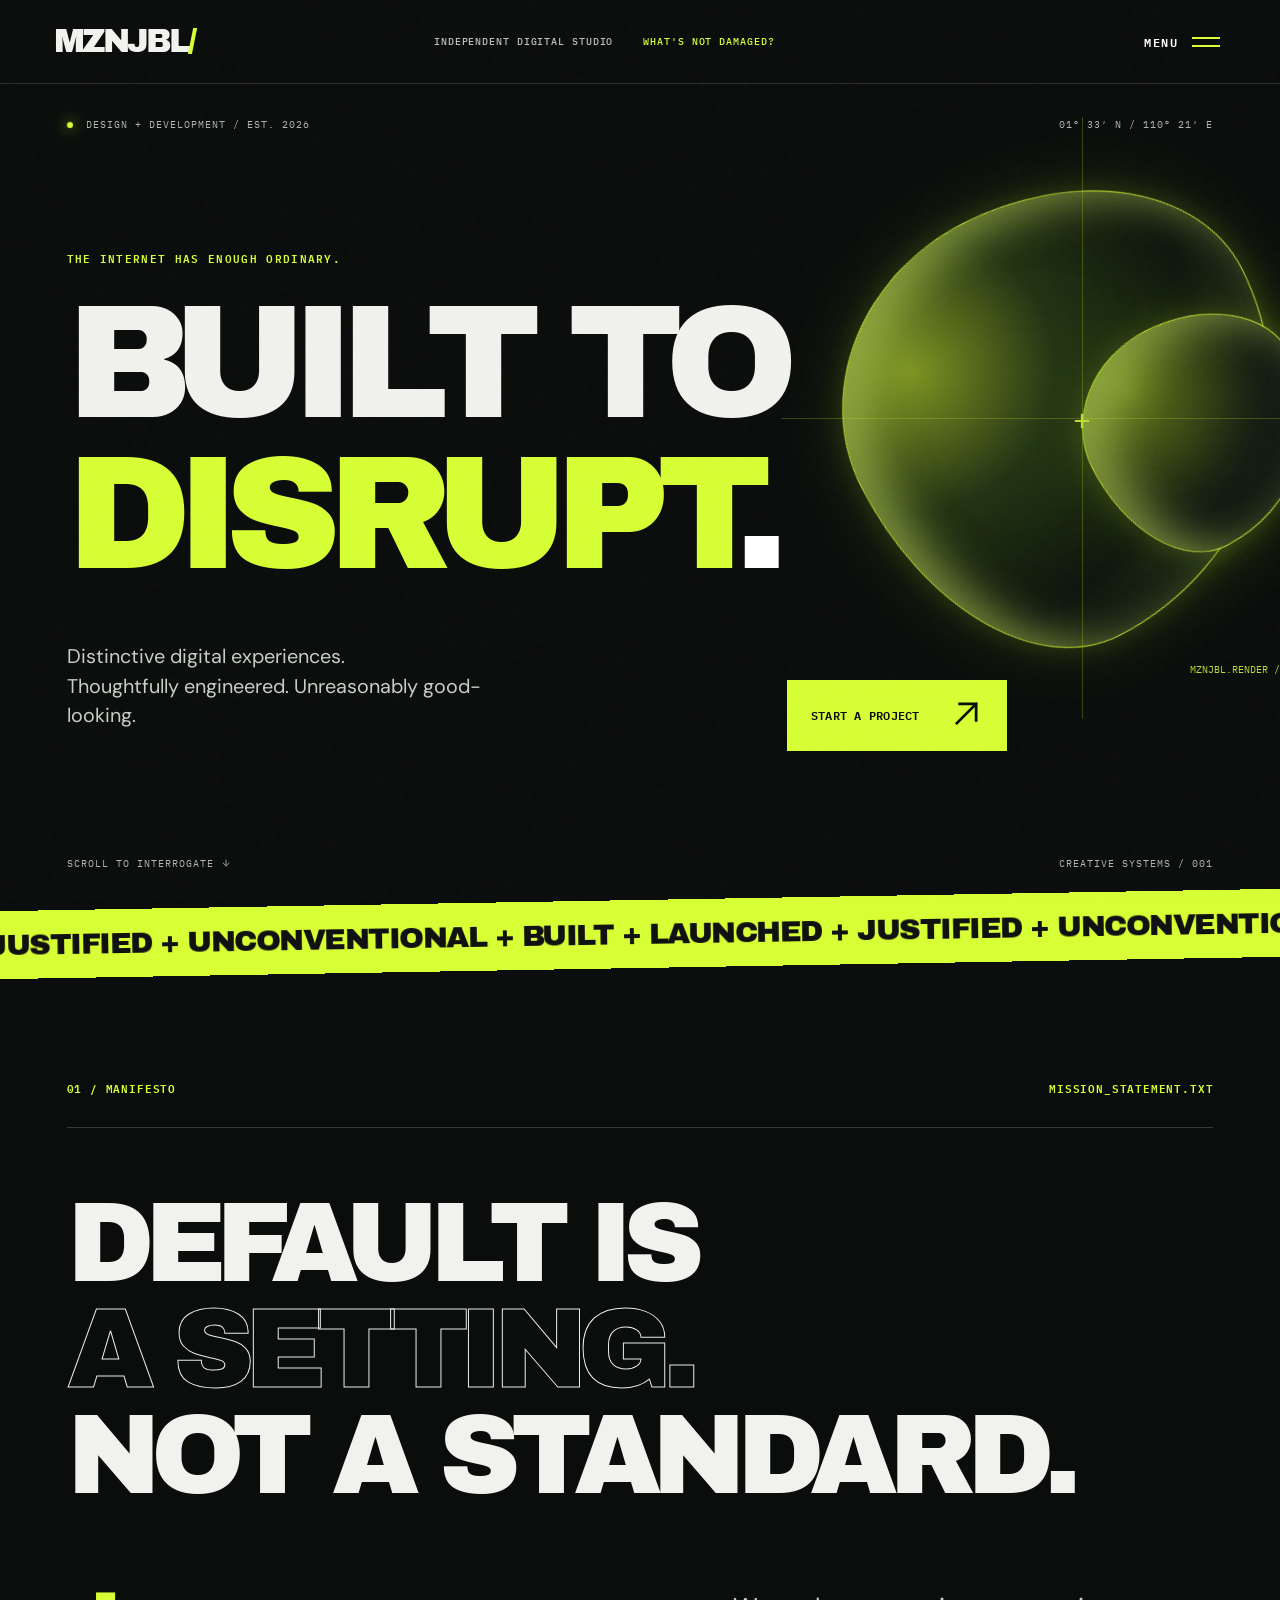
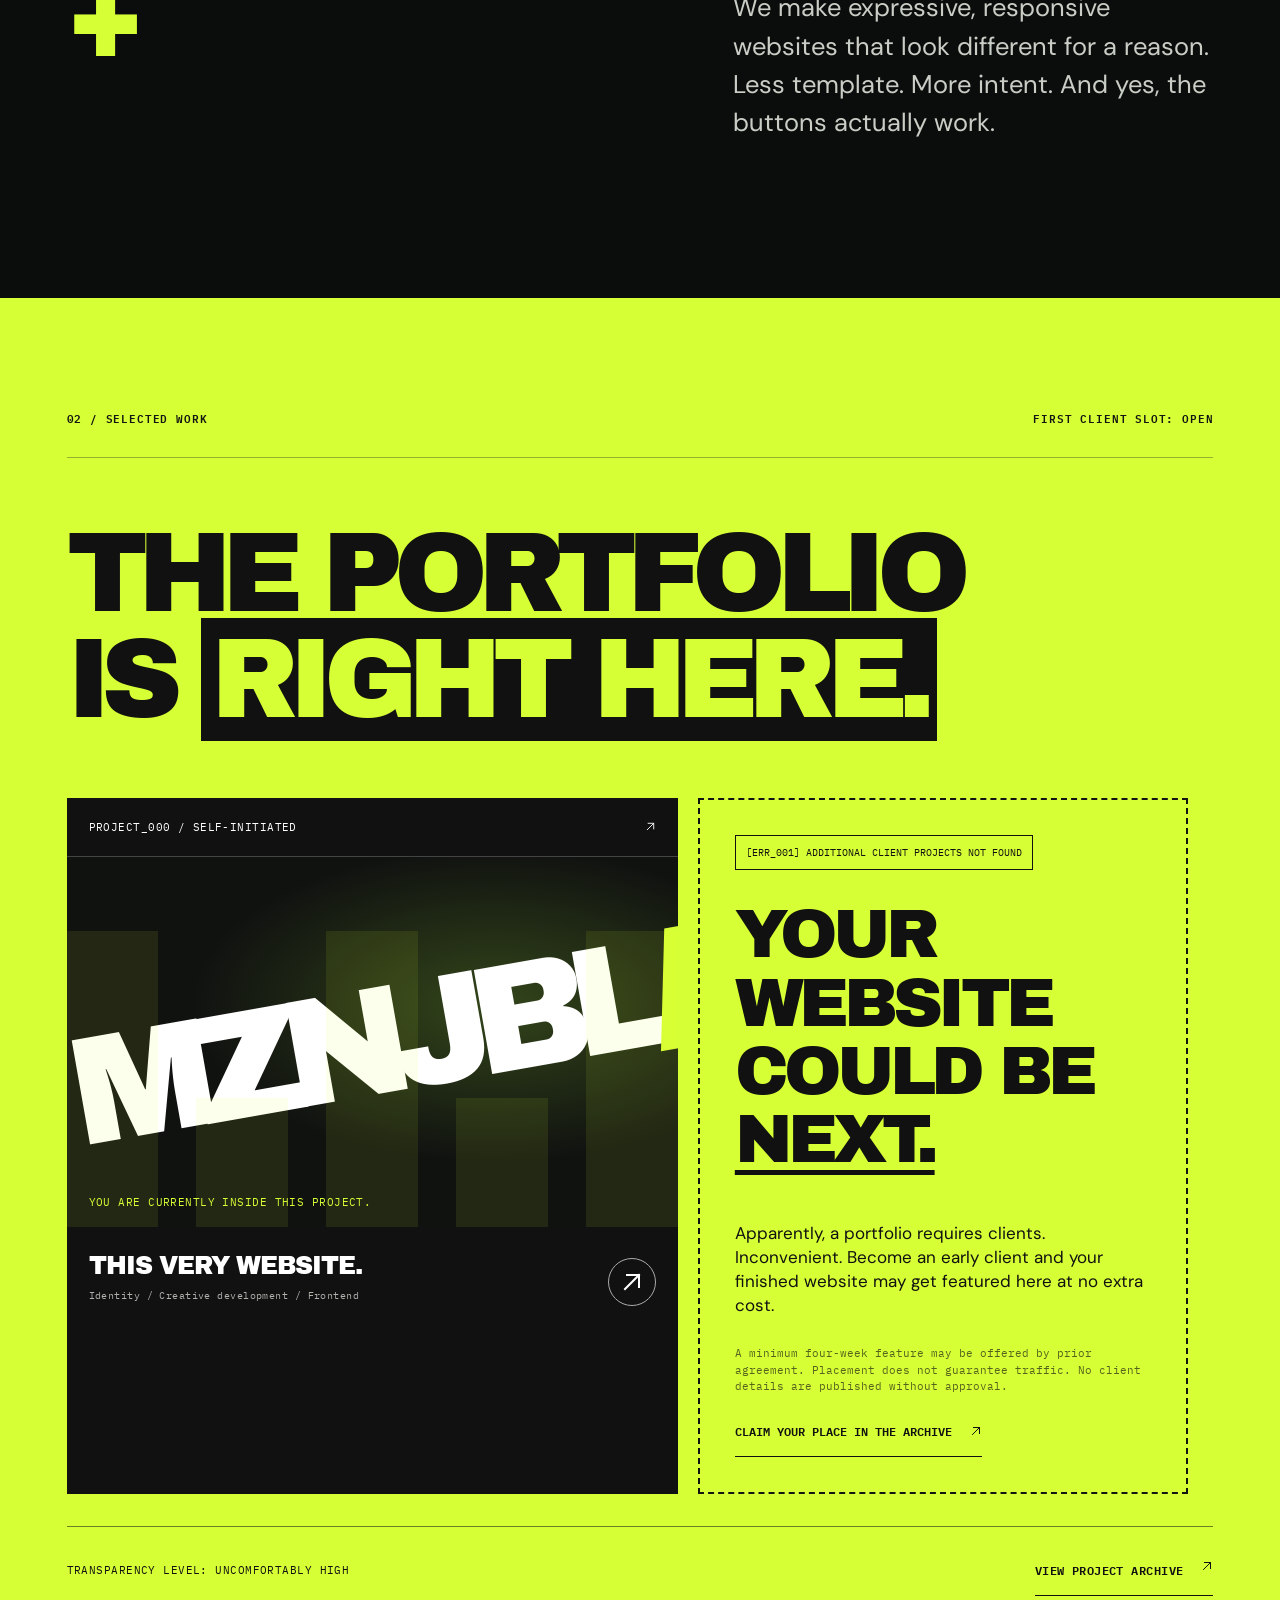
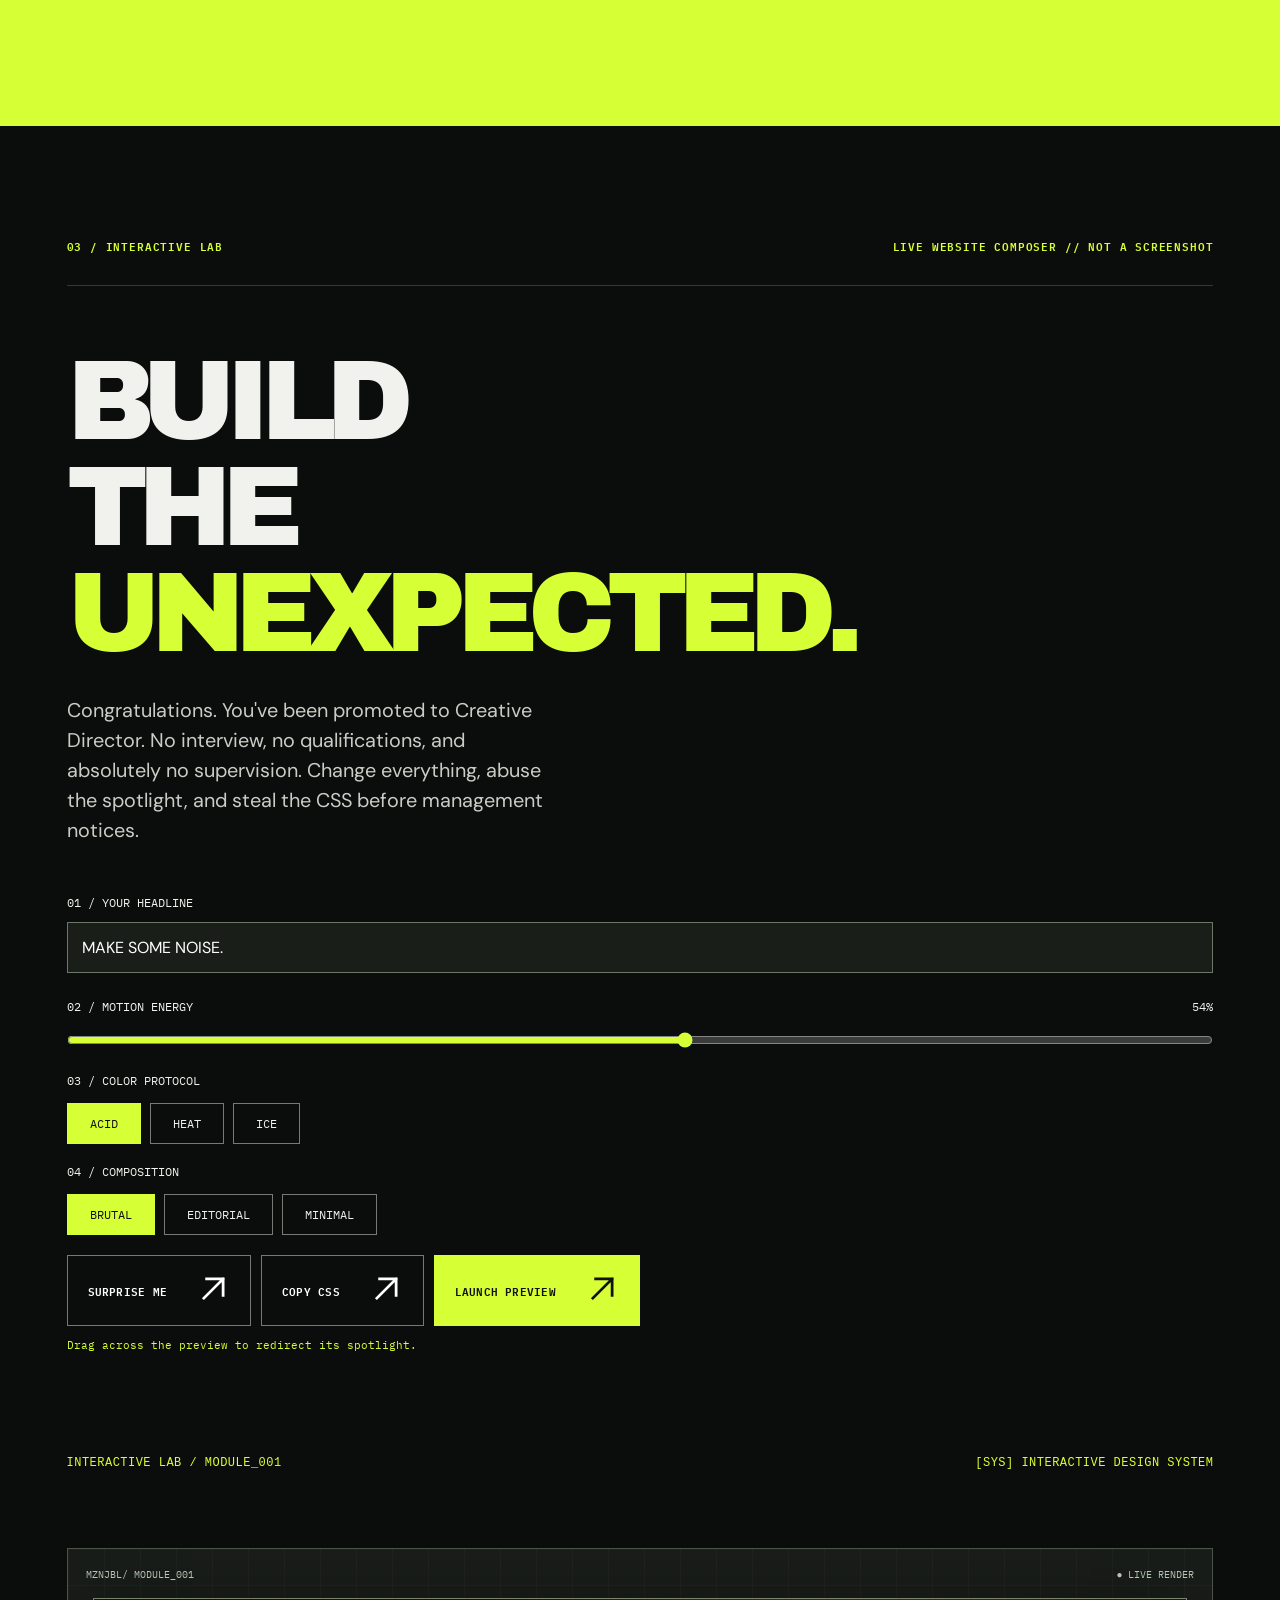
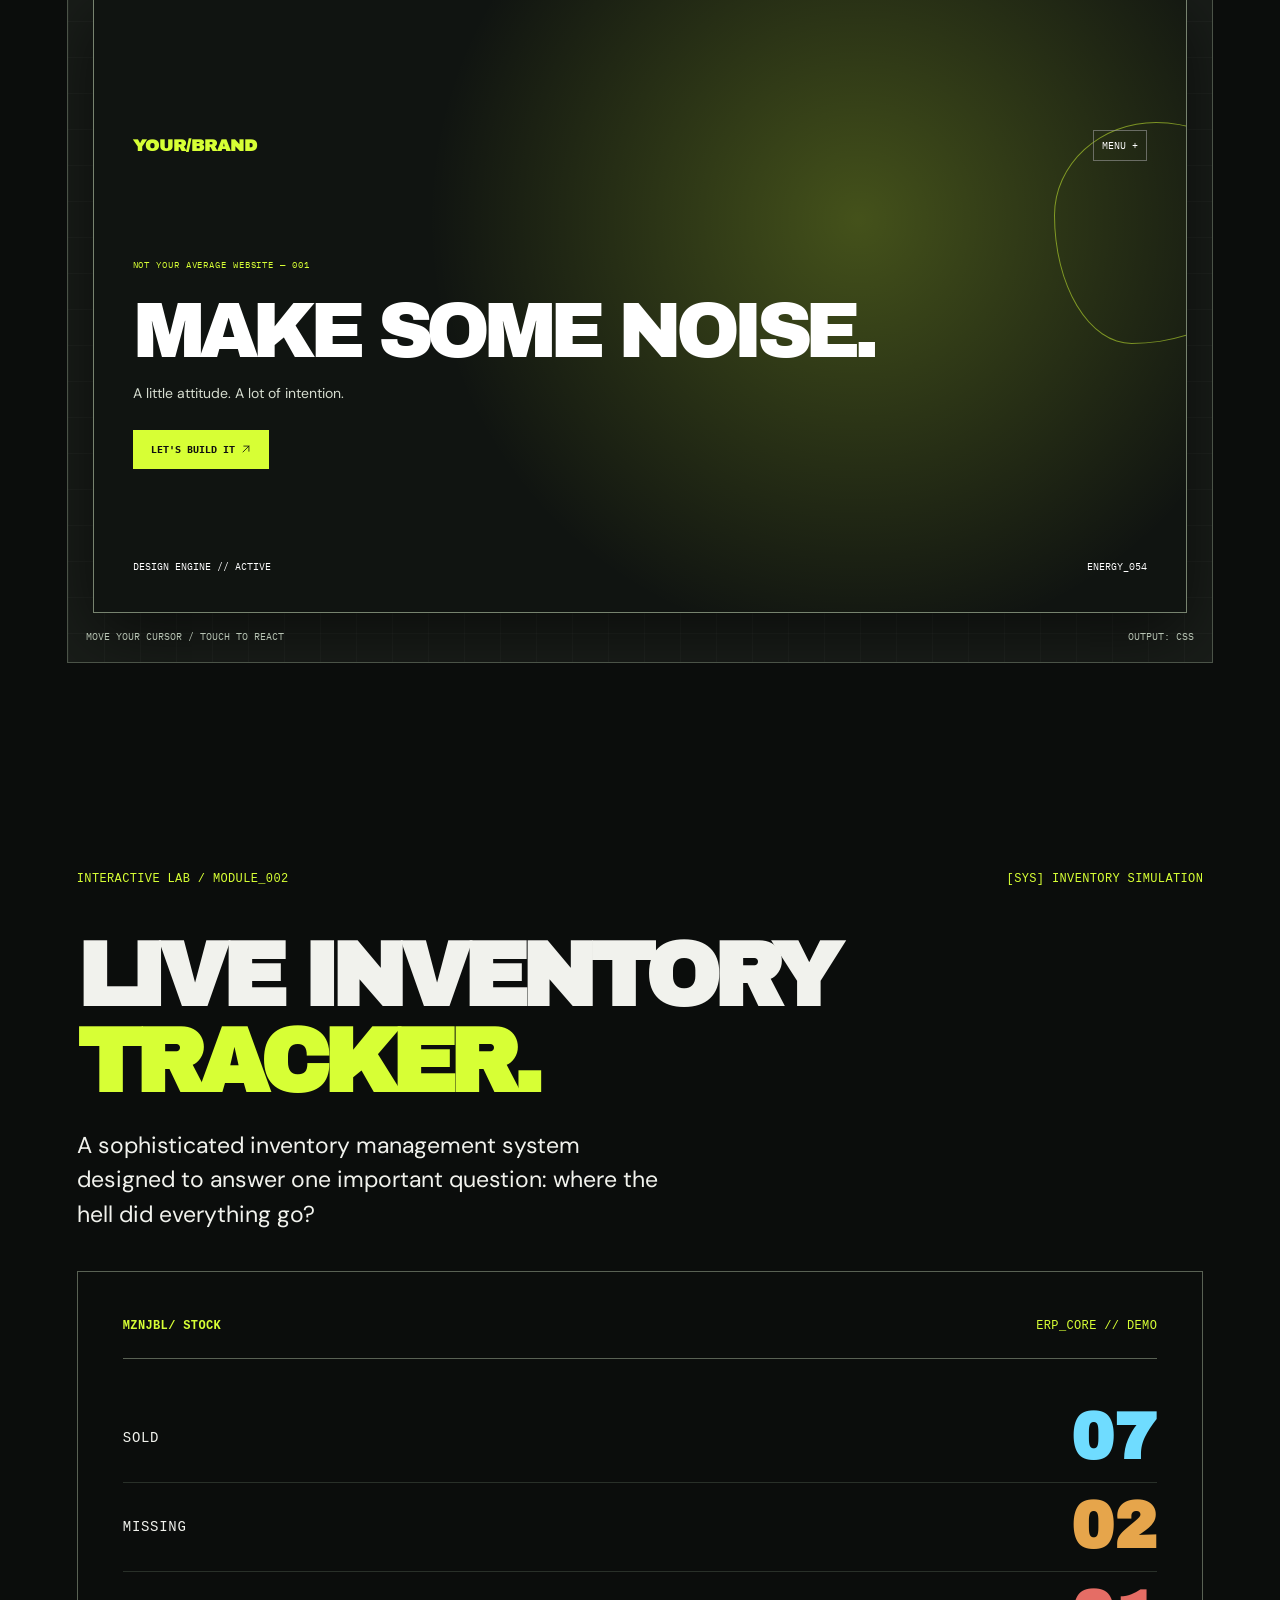
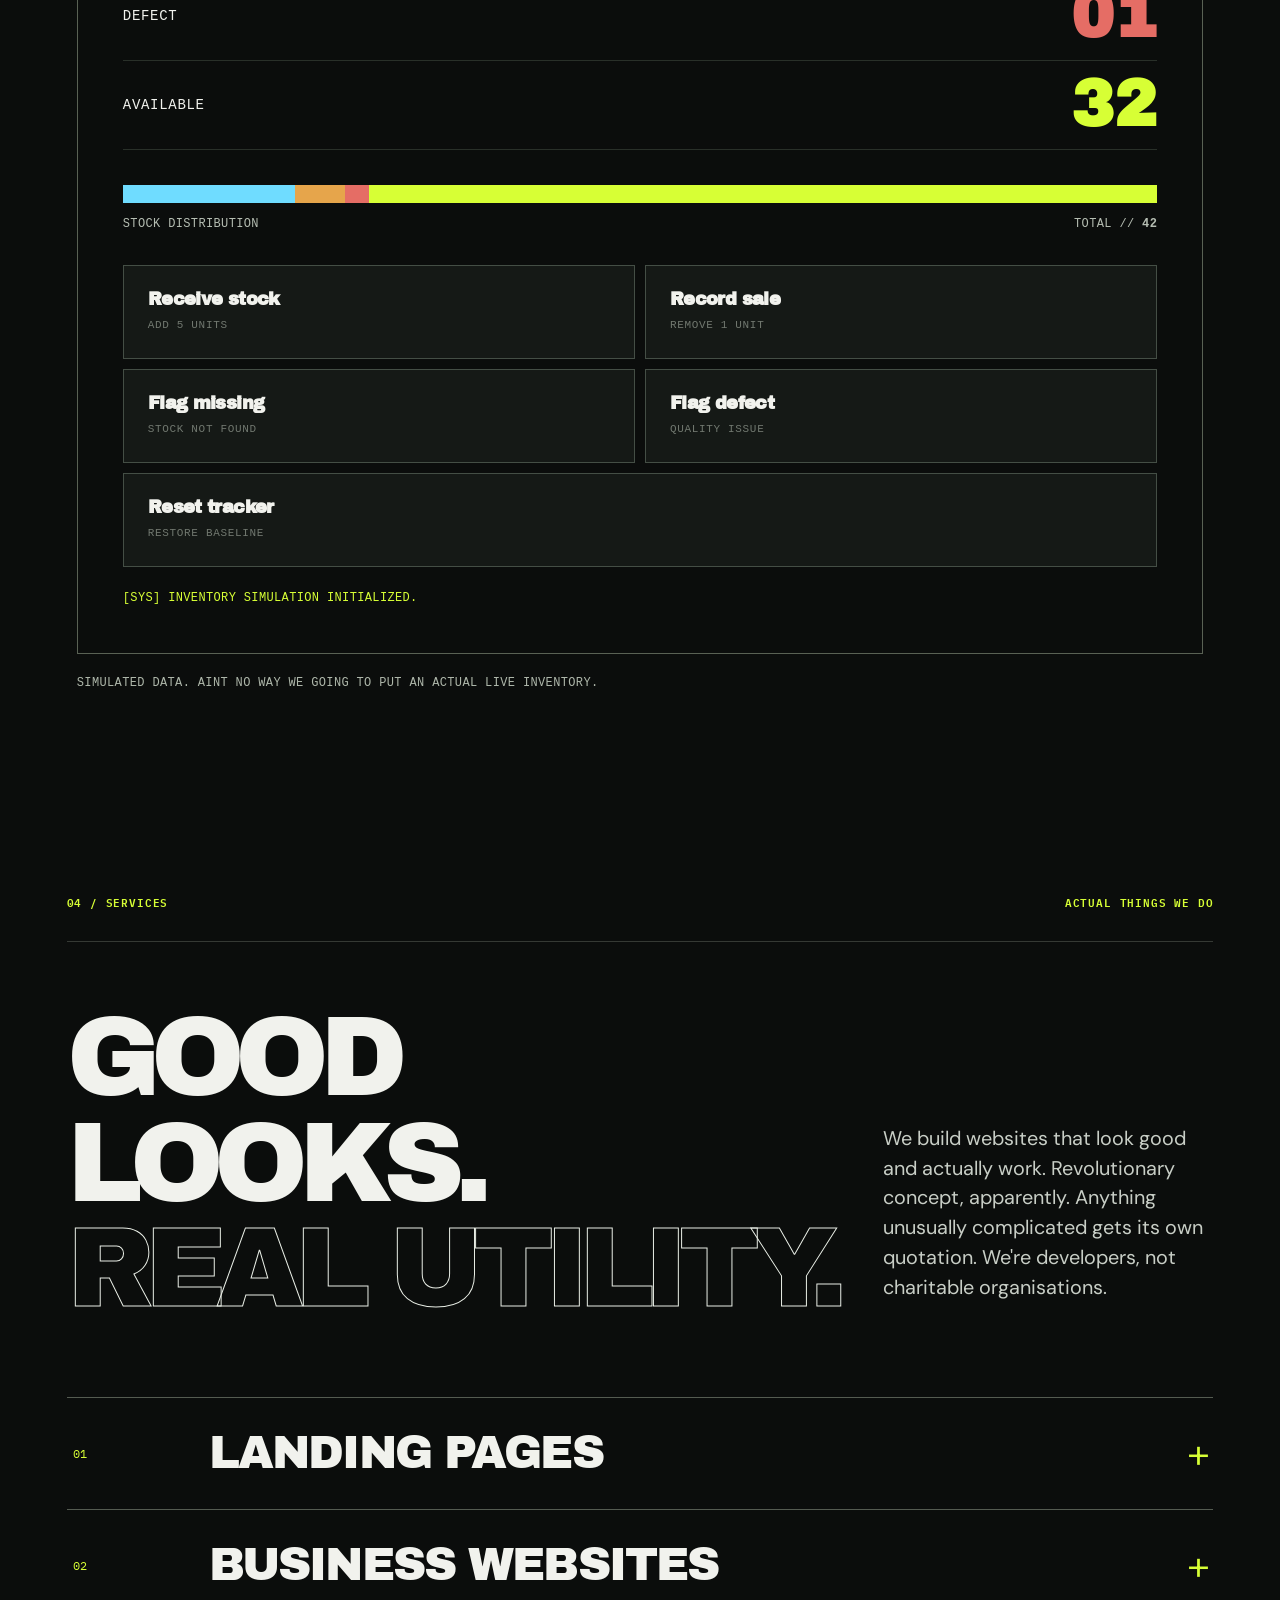
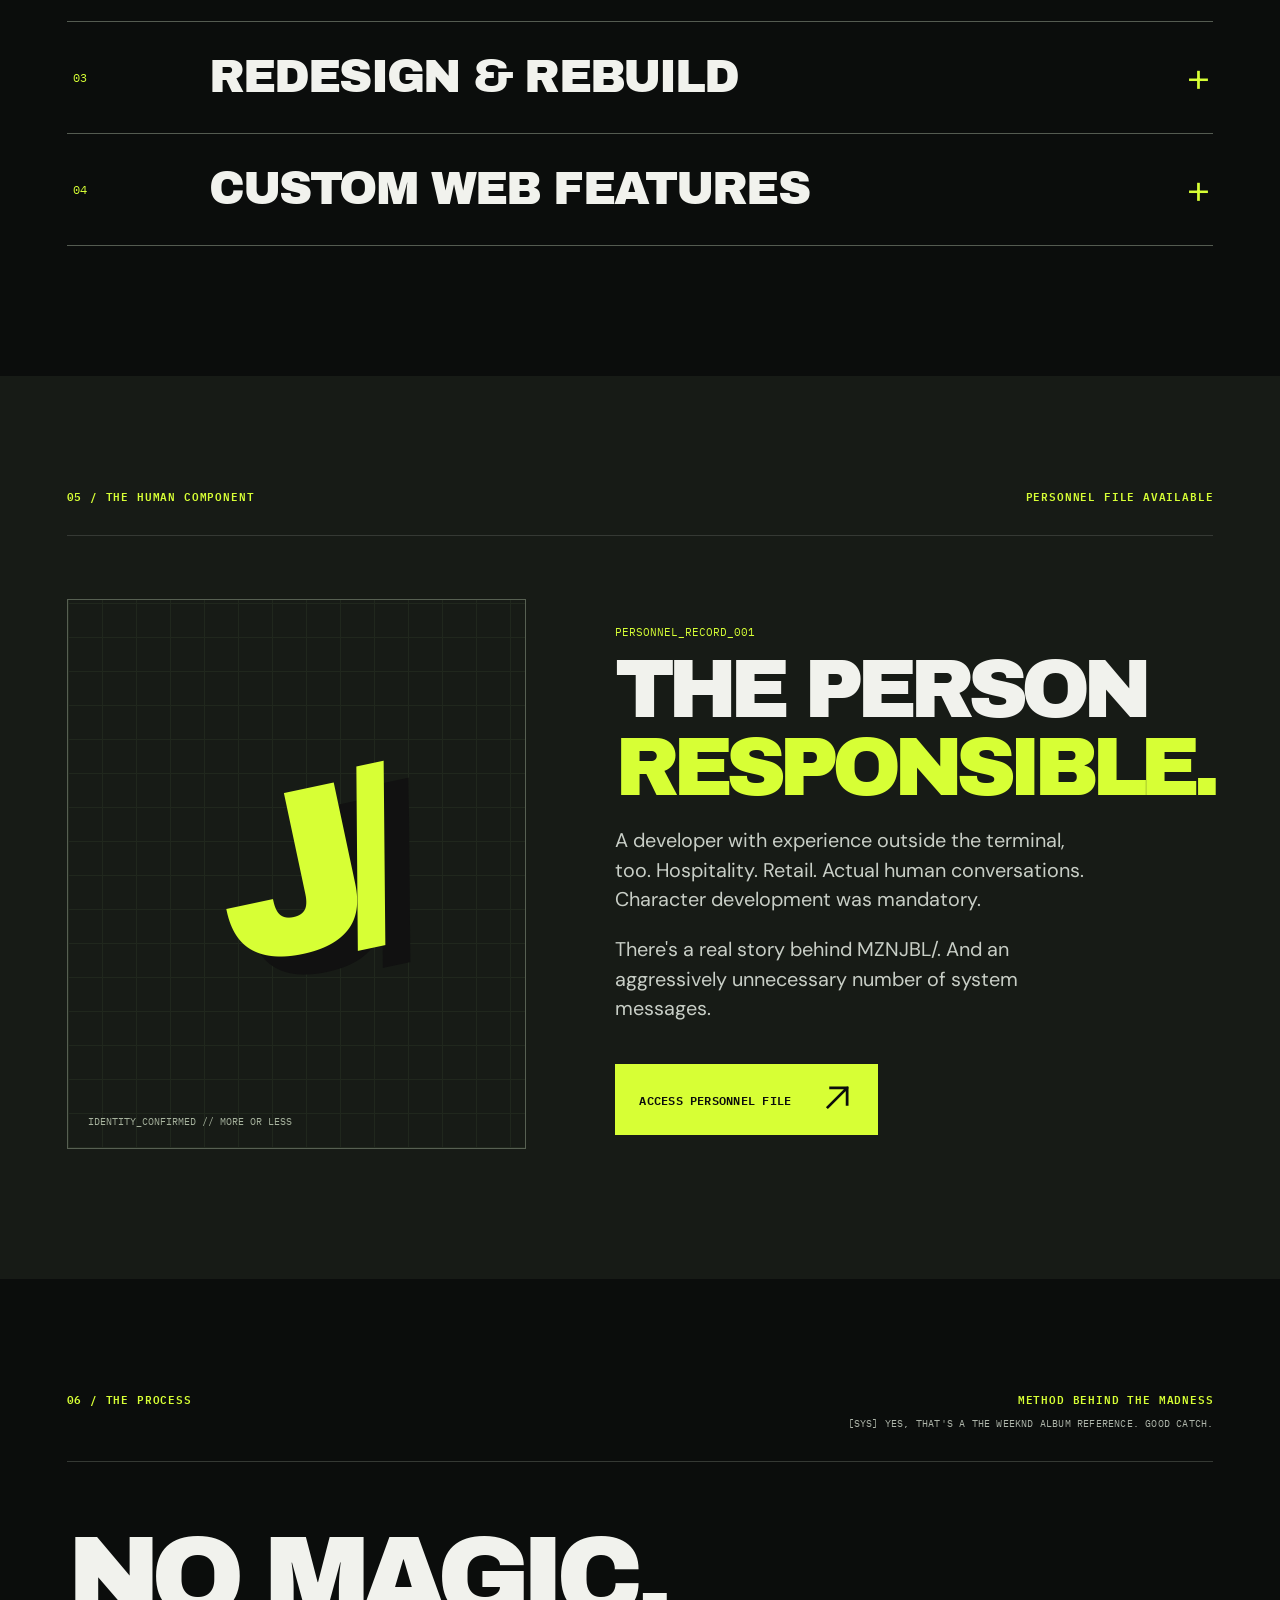
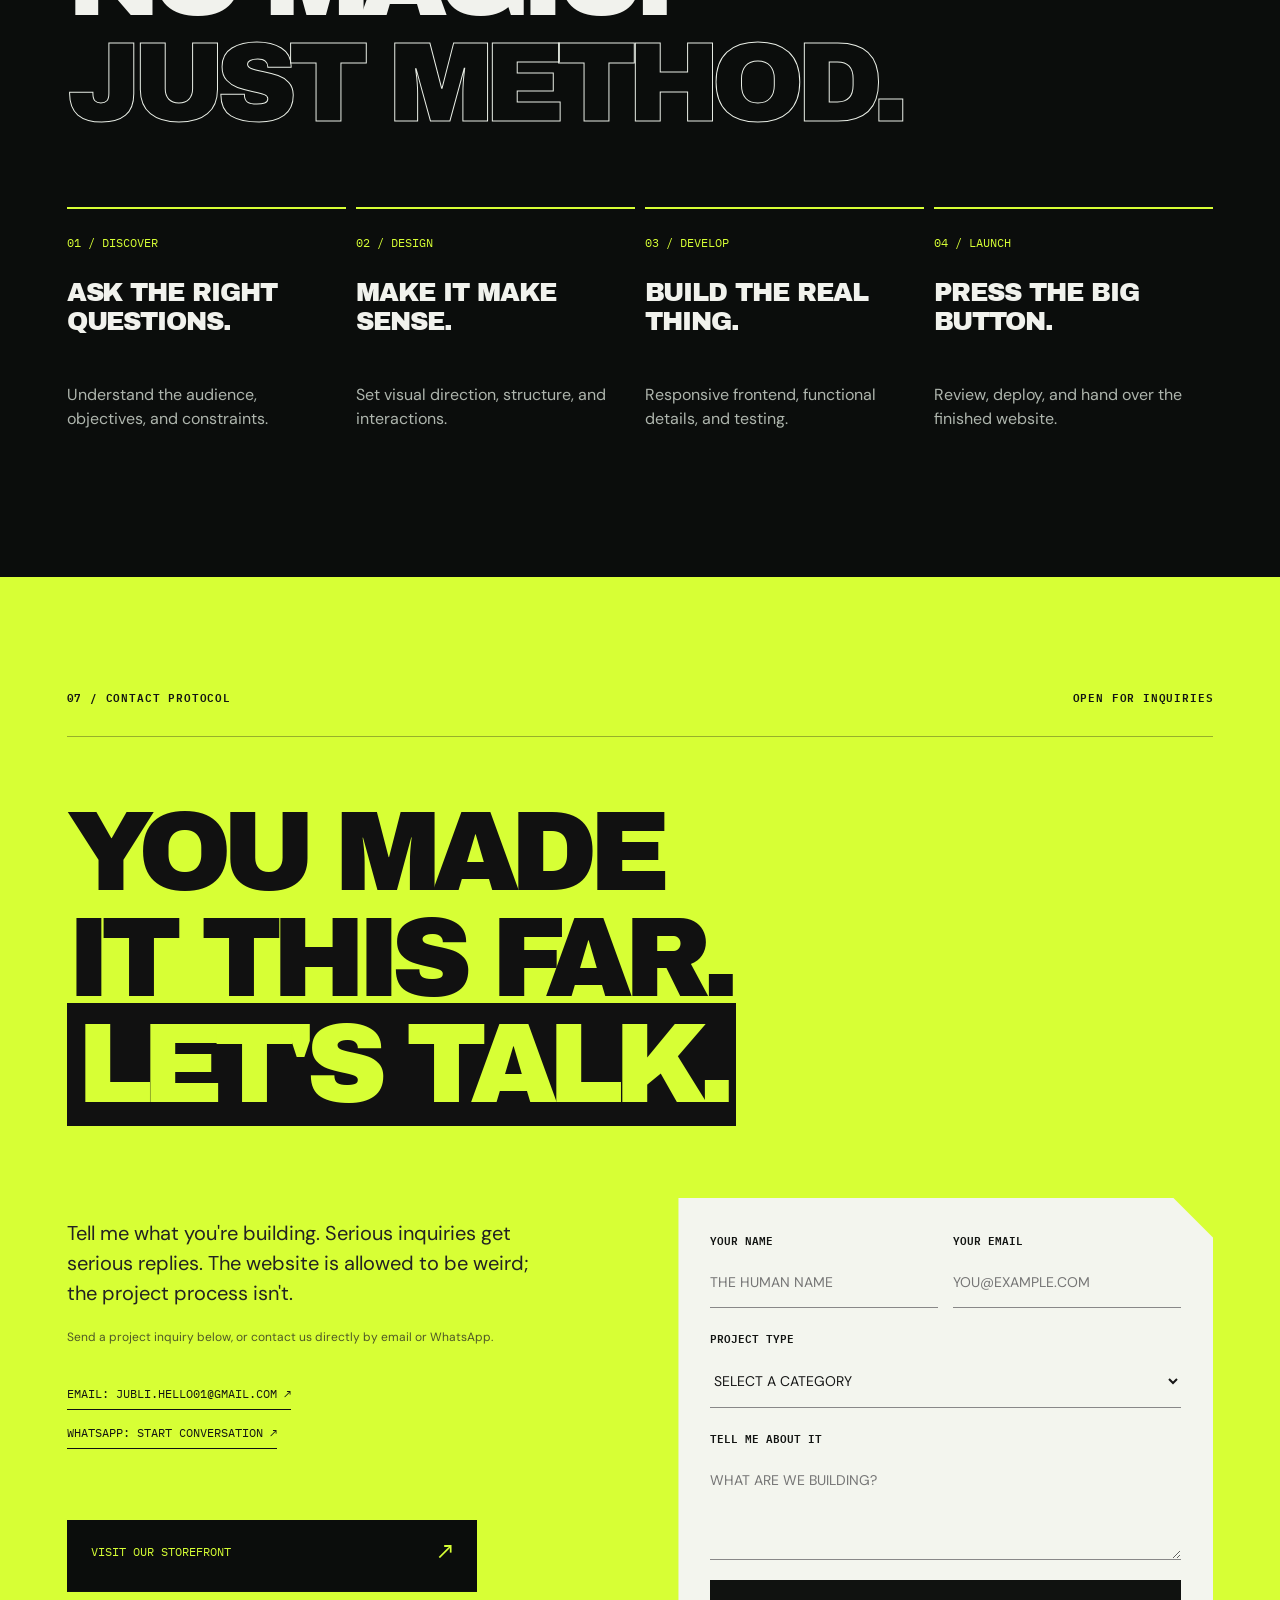
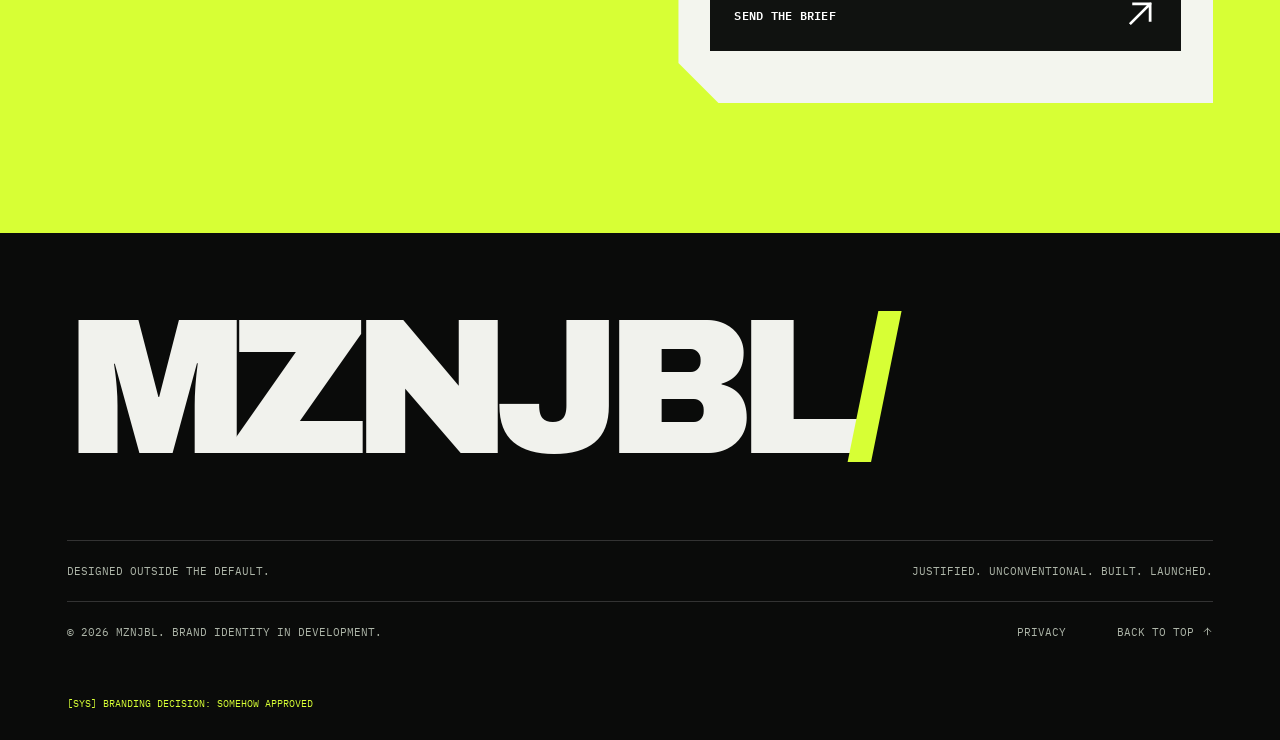
==== commit f77a0d0b: "Add interactive service previews and storefront easter eggs" ====
--- a/index.html
+++ b/index.html
@@ -1,6 +1,6 @@
 <!DOCTYPE html>
 
-<html lang="en"><head><meta charset="utf-8"/><meta content="width=device-width, initial-scale=1" name="viewport"/><meta content="#0b0d0c" name="theme-color"/><meta content="MZNJBL/ is an independent creative development studio building distinctive websites, thoughtfully engineered." name="description"/><title>MZNJBL/ — Designed Outside the Default</title><link href="/styles.css?v=2.1.0" rel="stylesheet"/><script defer="" src="/app.js?v=2.1.1"></script>
+<html lang="en"><head><meta charset="utf-8"/><meta content="width=device-width, initial-scale=1, viewport-fit=cover" name="viewport"/><meta content="#0b0d0c" name="theme-color"/><meta content="MZNJBL/ is an independent creative development studio building distinctive websites, thoughtfully engineered." name="description"/><title>MZNJBL/ — Designed Outside the Default</title><link href="/styles.css?v=2.1.0" rel="stylesheet"/><script defer="" src="/app.js?v=2.1.1"></script>
 <style>
 .forge-module-heading {
   display: flex;
@@ -64,7 +64,32 @@
   }
 }
 </style>
-</head><body data-page="home"><div aria-hidden="true" class="noise"></div><div aria-hidden="true" class="cursor-glow"></div><header class="header" id="top"><a aria-label="MZNJBL home" class="wordmark" href="/">MZNJBL<span>/</span></a><div class="header-center">INDEPENDENT DIGITAL STUDIO <span class="online"><b></b> SYSTEM ONLINE</span></div><button aria-controls="main-menu" aria-expanded="false" class="menu-button" type="button"><span>MENU</span><span class="menu-icon"><i></i><i></i></span></button></header><nav aria-label="Main menu" class="menu-overlay" id="main-menu" inert=""><div class="menu-top">MZNJBL/ <span>NAVIGATION_PROTOCOL_001</span></div><a href="/#work"><small class="menu-number">01</small><strong class="menu-title">WORK</strong><span class="menu-arrow"><svg class="ui-arrow" aria-hidden="true" focusable="false" viewBox="0 0 24 24" width="1em" height="1em" fill="none" stroke="currentColor" stroke-width="2" stroke-linecap="square" stroke-linejoin="miter"><path d="M5 19L19 5M7 5h12v12"/></svg></span></a><a href="/#services"><small class="menu-number">02</small><strong class="menu-title">SERVICES</strong><span class="menu-arrow"><svg class="ui-arrow" aria-hidden="true" focusable="false" viewBox="0 0 24 24" width="1em" height="1em" fill="none" stroke="currentColor" stroke-width="2" stroke-linecap="square" stroke-linejoin="miter"><path d="M5 19L19 5M7 5h12v12"/></svg></span></a><a href="/about.html"><small class="menu-number">03</small><strong class="menu-title">PERSONNEL</strong><span class="menu-arrow"><svg class="ui-arrow" aria-hidden="true" focusable="false" viewBox="0 0 24 24" width="1em" height="1em" fill="none" stroke="currentColor" stroke-width="2" stroke-linecap="square" stroke-linejoin="miter"><path d="M5 19L19 5M7 5h12v12"/></svg></span></a><a href="/supply.html"><small class="menu-number">04</small><strong class="menu-title">VISIT STORE</strong><span class="menu-arrow"><svg class="ui-arrow" aria-hidden="true" focusable="false" viewBox="0 0 24 24" width="1em" height="1em" fill="none" stroke="currentColor" stroke-width="2" stroke-linecap="square" stroke-linejoin="miter"><path d="M5 19L19 5M7 5h12v12"/></svg></span></a><a href="/#contact"><small class="menu-number">05</small><strong class="menu-title">CONTACT</strong><span class="menu-arrow"><svg class="ui-arrow" aria-hidden="true" focusable="false" viewBox="0 0 24 24" width="1em" height="1em" fill="none" stroke="currentColor" stroke-width="2" stroke-linecap="square" stroke-linejoin="miter"><path d="M5 19L19 5M7 5h12v12"/></svg></span></a><div class="menu-bottom">BUILT BY A HUMAN. ALLEGEDLY.</div></nav><main><section class="hero section" id="home"><div class="eyebrow hero-top"><span><b class="pulse"></b> DESIGN + DEVELOPMENT / EST. 2026</span><span class="hero-coordinate">01° 33′ N / 110° 21′ E</span></div><div class="hero-copy"><p class="supra reveal">THE INTERNET HAS ENOUGH ORDINARY.</p><h1 class="hero-title reveal">BUILT TO<br/><em>DISRUPT</em><span class="period">.</span></h1><div class="hero-bottom"><p>Distinctive digital experiences.<br/>Thoughtfully engineered. Unreasonably good-looking.</p><a class="button button-acid magnetic" href="#contact">START A PROJECT <span><svg class="ui-arrow" aria-hidden="true" focusable="false" viewBox="0 0 24 24" width="1em" height="1em" fill="none" stroke="currentColor" stroke-width="2" stroke-linecap="square" stroke-linejoin="miter"><path d="M5 19L19 5M7 5h12v12"/></svg></span></a></div></div><div aria-hidden="true" class="hero-art"><div class="orb orb-one"></div><div class="orb orb-two"></div><div class="reticle">+</div><div class="axis x-axis"></div><div class="axis y-axis"></div><div class="hero-art-label">MZNJBL.RENDER // LIVE</div></div><div class="hero-foot"><span>SCROLL TO INTERROGATE <svg class="ui-arrow" aria-hidden="true" focusable="false" viewBox="0 0 24 24" width="1em" height="1em" fill="none" stroke="currentColor" stroke-width="2" stroke-linecap="square" stroke-linejoin="miter"><path d="M12 5v14M5 12l7 7 7-7"/></svg></span><span>CREATIVE SYSTEMS / 001</span></div></section><div aria-hidden="true" class="marquee"><div class="marquee-track">JUSTIFIED  +  UNCONVENTIONAL  +  BUILT  +  LAUNCHED  +  JUSTIFIED  +  UNCONVENTIONAL  +  BUILT  +  LAUNCHED  +  </div></div><section class="manifesto section section-pad" id="manifesto"><div class="section-meta"><span>01 / MANIFESTO</span><span>MISSION_STATEMENT.TXT</span></div><h2 class="display-title reveal">DEFAULT IS<br/><span class="outline-text">A SETTING.</span><br/>NOT A STANDARD.</h2><div class="manifesto-lower"><span class="asterisk" aria-hidden="true">+</span><p>We make expressive, responsive websites that look different for a reason. Less template. More intent. And yes, the buttons actually work.</p></div></section><section class="work section section-pad" id="work"><div class="section-meta dark-meta"><span>02 / SELECTED WORK</span><span>FIRST CLIENT SLOT: OPEN</span></div><h2 class="display-title dark-title reveal">THE PORTFOLIO<br/>IS <span class="highlight-text">RIGHT HERE.</span></h2><div class="work-grid"><a class="project-tile" href="/projects/studio.html"><div class="tile-top"><span>PROJECT_000 / SELF-INITIATED</span><span><svg class="ui-arrow" aria-hidden="true" focusable="false" viewBox="0 0 24 24" width="1em" height="1em" fill="none" stroke="currentColor" stroke-width="2" stroke-linecap="square" stroke-linejoin="miter"><path d="M5 19L19 5M7 5h12v12"/></svg></span></div><div class="tile-art"><span class="tile-wordmark">MZNJBL<span>/</span></span><div class="tile-bars"><i></i><i></i><i></i><i></i><i></i></div><span class="tile-art-bottom">YOU ARE CURRENTLY INSIDE THIS PROJECT.</span></div><div class="tile-bottom"><div><h3>THIS VERY WEBSITE.</h3><p>Identity / Creative development / Frontend</p></div><span class="circle-arrow"><span class="arrow-label">EXPLORE THE TECH BEHIND IT</span><svg class="ui-arrow" aria-hidden="true" focusable="false" viewBox="0 0 24 24" width="1em" height="1em" fill="none" stroke="currentColor" stroke-width="2" stroke-linecap="square" stroke-linejoin="miter"><path d="M5 19L19 5M7 5h12v12"/></svg></span></div></a><div class="vacancy"><div class="vacancy-code">[ERR_001] ADDITIONAL CLIENT PROJECTS NOT FOUND</div><h3>YOUR<br/>WEBSITE<br/>COULD BE<br/><u>NEXT.</u></h3><p>Apparently, a portfolio requires clients. Inconvenient. Become an early client and your finished website may get featured here at no extra cost.</p><p class="fine-print">A minimum four-week feature may be offered by prior agreement. Placement does not guarantee traffic. No client details are published without approval.</p><a class="text-link" href="#contact">CLAIM YOUR PLACE IN THE ARCHIVE <span><svg class="ui-arrow" aria-hidden="true" focusable="false" viewBox="0 0 24 24" width="1em" height="1em" fill="none" stroke="currentColor" stroke-width="2" stroke-linecap="square" stroke-linejoin="miter"><path d="M5 19L19 5M7 5h12v12"/></svg></span></a></div></div><div class="work-bottom"><span>TRANSPARENCY LEVEL: UNCOMFORTABLY HIGH</span><a class="text-link" href="/projects.html">VIEW PROJECT ARCHIVE <svg class="ui-arrow" aria-hidden="true" focusable="false" viewBox="0 0 24 24" width="1em" height="1em" fill="none" stroke="currentColor" stroke-width="2" stroke-linecap="square" stroke-linejoin="miter"><path d="M5 19L19 5M7 5h12v12"/></svg></a></div></section><section class="lab section section-pad" id="lab"><div class="section-meta"><span>03 / INTERACTIVE LAB</span><span>LIVE WEBSITE COMPOSER // NOT A SCREENSHOT</span></div><div class="lab-layout"><div><h2 class="display-title reveal">BUILD<br/>THE<br/><span class="acid-text">UNEXPECTED.</span></h2><p class="lab-description">Congratulations. You've been promoted to Creative Director. No interview, no qualifications, and absolutely no supervision. Change everything, abuse the spotlight, and steal the CSS before management notices.</p><div class="controls forge-controls"><label for="forgeHeadline">01 / YOUR HEADLINE</label><input aria-label="Preview headline" id="forgeHeadline" maxlength="48" type="text" value="MAKE SOME NOISE."/><label for="shapeRange">02 / MOTION ENERGY <output id="shapeOutput">54%</output></label><input id="shapeRange" max="100" min="0" type="range" value="54"/><span class="forge-label">03 / COLOR PROTOCOL</span><div class="button-row"><button aria-pressed="true" class="chip selected" data-accent="acid" type="button">ACID</button><button aria-pressed="false" class="chip" data-accent="orange" type="button">HEAT</button><button aria-pressed="false" class="chip" data-accent="blue" type="button">ICE</button></div><span class="forge-label">04 / COMPOSITION</span><div class="button-row"><button aria-pressed="true" class="chip selected" data-layout="bold" type="button">BRUTAL</button><button aria-pressed="false" class="chip" data-layout="editorial" type="button">EDITORIAL</button><button aria-pressed="false" class="chip" data-layout="minimal" type="button">MINIMAL</button></div><div class="forge-actions"><button class="button button-outline" id="randomize" type="button">SURPRISE ME <span><svg class="ui-arrow" aria-hidden="true" focusable="false" viewBox="0 0 24 24" width="1em" height="1em" fill="none" stroke="currentColor" stroke-width="2" stroke-linecap="square" stroke-linejoin="miter"><path d="M5 19L19 5M7 5h12v12"/></svg></span></button><button class="button button-outline" id="copyForge" type="button">COPY CSS <span><svg class="ui-arrow" aria-hidden="true" focusable="false" viewBox="0 0 24 24" width="1em" height="1em" fill="none" stroke="currentColor" stroke-width="2" stroke-linecap="square" stroke-linejoin="miter"><path d="M5 19L19 5M7 5h12v12"/></svg></span></button><button class="button button-acid" id="launchForge" type="button">LAUNCH PREVIEW <span><svg class="ui-arrow" aria-hidden="true" focusable="false" viewBox="0 0 24 24" width="1em" height="1em" fill="none" stroke="currentColor" stroke-width="2" stroke-linecap="square" stroke-linejoin="miter"><path d="M5 19L19 5M7 5h12v12"/></svg></span></button></div><p class="forge-status" id="forgeStatus" role="status">Drag across the preview to redirect its spotlight.</p></div></div><div class="forge-module-heading"><span>INTERACTIVE LAB / MODULE_001</span><span>[SYS] INTERACTIVE DESIGN SYSTEM</span></div><div class="lab-display forge-display" id="labDisplay"><div class="lab-display-top"><span>MZNJBL/ MODULE_001</span><span>● LIVE RENDER</span></div><div class="forge-preview" data-layout="bold" id="forgePreview"><div aria-hidden="true" class="forge-scan"><span>DEPLOYING YOUR IDEA</span><strong>READY / SET / LIVE</strong></div><div aria-hidden="true" class="forge-glow"></div><div class="forge-mini-nav"><strong>YOUR/BRAND</strong><span>MENU +</span></div><div class="forge-center"><span class="forge-kicker">NOT YOUR AVERAGE WEBSITE — 001</span><h3 id="forgeTitle">MAKE SOME NOISE.</h3><p>A little attitude. A lot of intention.</p><span class="forge-cta">LET'S BUILD IT <svg class="ui-arrow" aria-hidden="true" focusable="false" viewBox="0 0 24 24" width="1em" height="1em" fill="none" stroke="currentColor" stroke-width="2" stroke-linecap="square" stroke-linejoin="miter"><path d="M5 19L19 5M7 5h12v12"/></svg></span></div><div class="forge-mini-foot"><span>DESIGN ENGINE // ACTIVE</span><span id="shapeMetric">ENERGY_054</span></div></div><div class="lab-display-bottom"><span>MOVE YOUR CURSOR / TOUCH TO REACT</span><span>OUTPUT: CSS</span></div></div></div></section><section id="inventory-demo" class="inventory-demo">
+
+<style>
+/* INVENTORY STATUS NUMBER COLOURS */
+#inventory-demo .inv-stats #inv-sold {
+  color: #6fdcff;
+}
+
+#inventory-demo .inv-stats #inv-missing {
+  color: #e6a54b;
+}
+
+#inventory-demo .inv-stats #inv-defect {
+  color: #e56d65;
+}
+
+#inventory-demo .inv-stats #inv-available {
+  color: #d7ff35;
+}
+</style>
+
+</head><body data-page="home"><div aria-hidden="true" class="noise"></div><div aria-hidden="true" class="cursor-glow"></div><header class="header" id="top"><a aria-label="MZNJBL home" class="wordmark" href="/">MZNJBL<span>/</span></a><div class="header-center">INDEPENDENT DIGITAL STUDIO <span class="online ac-status" aria-label="Air-conditioning is fully operational">
+  <span class="ac-status-track" aria-hidden="true">
+    <span>WHAT'S NOT DAMAGED?</span>
+    <span>AIR-CONDITIONING IS FULLY OPERATIONAL</span>
+  </span>
+</span></div><button aria-controls="main-menu" aria-expanded="false" class="menu-button" type="button"><span>MENU</span><span class="menu-icon"><i></i><i></i></span></button></header><nav aria-label="Main menu" class="menu-overlay" id="main-menu" inert=""><div class="menu-top">MZNJBL/ <span>NAVIGATION_PROTOCOL_001</span></div><a href="/#work"><small class="menu-number">01</small><strong class="menu-title">WORK</strong><span class="menu-arrow"><svg class="ui-arrow" aria-hidden="true" focusable="false" viewBox="0 0 24 24" width="1em" height="1em" fill="none" stroke="currentColor" stroke-width="2" stroke-linecap="square" stroke-linejoin="miter"><path d="M5 19L19 5M7 5h12v12"/></svg></span></a><a href="/#services"><small class="menu-number">02</small><strong class="menu-title">SERVICES</strong><span class="menu-arrow"><svg class="ui-arrow" aria-hidden="true" focusable="false" viewBox="0 0 24 24" width="1em" height="1em" fill="none" stroke="currentColor" stroke-width="2" stroke-linecap="square" stroke-linejoin="miter"><path d="M5 19L19 5M7 5h12v12"/></svg></span></a><a href="/about.html"><small class="menu-number">03</small><strong class="menu-title">PERSONNEL</strong><span class="menu-arrow"><svg class="ui-arrow" aria-hidden="true" focusable="false" viewBox="0 0 24 24" width="1em" height="1em" fill="none" stroke="currentColor" stroke-width="2" stroke-linecap="square" stroke-linejoin="miter"><path d="M5 19L19 5M7 5h12v12"/></svg></span></a><a href="/supply.html"><small class="menu-number">04</small><strong class="menu-title">VISIT STORE</strong><span class="menu-arrow"><svg class="ui-arrow" aria-hidden="true" focusable="false" viewBox="0 0 24 24" width="1em" height="1em" fill="none" stroke="currentColor" stroke-width="2" stroke-linecap="square" stroke-linejoin="miter"><path d="M5 19L19 5M7 5h12v12"/></svg></span></a><a href="/#contact"><small class="menu-number">05</small><strong class="menu-title">CONTACT</strong><span class="menu-arrow"><svg class="ui-arrow" aria-hidden="true" focusable="false" viewBox="0 0 24 24" width="1em" height="1em" fill="none" stroke="currentColor" stroke-width="2" stroke-linecap="square" stroke-linejoin="miter"><path d="M5 19L19 5M7 5h12v12"/></svg></span></a><div class="menu-bottom">BUILT BY A HUMAN. ALLEGEDLY.</div></nav><main><section class="hero section" id="home"><div class="eyebrow hero-top"><span><b class="pulse"></b> DESIGN + DEVELOPMENT / EST. 2026</span><span class="hero-coordinate">01° 33′ N / 110° 21′ E</span></div><div class="hero-copy"><p class="supra reveal">THE INTERNET HAS ENOUGH ORDINARY.</p><h1 class="hero-title reveal">BUILT TO<br/><em>DISRUPT</em><span class="period">.</span></h1><div class="hero-bottom"><p>Distinctive digital experiences.<br/>Thoughtfully engineered. Unreasonably good-looking.</p><a class="button button-acid magnetic" href="#contact">START A PROJECT <span><svg class="ui-arrow" aria-hidden="true" focusable="false" viewBox="0 0 24 24" width="1em" height="1em" fill="none" stroke="currentColor" stroke-width="2" stroke-linecap="square" stroke-linejoin="miter"><path d="M5 19L19 5M7 5h12v12"/></svg></span></a></div></div><div aria-hidden="true" class="hero-art"><div class="orb orb-one"></div><div class="orb orb-two"></div><div class="reticle">+</div><div class="axis x-axis"></div><div class="axis y-axis"></div><div class="hero-art-label">MZNJBL.RENDER // LIVE</div></div><div class="hero-foot"><span>SCROLL TO INTERROGATE <svg class="ui-arrow" aria-hidden="true" focusable="false" viewBox="0 0 24 24" width="1em" height="1em" fill="none" stroke="currentColor" stroke-width="2" stroke-linecap="square" stroke-linejoin="miter"><path d="M12 5v14M5 12l7 7 7-7"/></svg></span><span>CREATIVE SYSTEMS / 001</span></div></section><div aria-hidden="true" class="marquee"><div class="marquee-track">JUSTIFIED  +  UNCONVENTIONAL  +  BUILT  +  LAUNCHED  +  JUSTIFIED  +  UNCONVENTIONAL  +  BUILT  +  LAUNCHED  +  </div></div><section class="manifesto section section-pad" id="manifesto"><div class="section-meta"><span>01 / MANIFESTO</span><span>MISSION_STATEMENT.TXT</span></div><h2 class="display-title reveal">DEFAULT IS<br/><span class="outline-text">A SETTING.</span><br/>NOT A STANDARD.</h2><div class="manifesto-lower"><span class="asterisk" aria-hidden="true">+</span><p>We make expressive, responsive websites that look different for a reason. Less template. More intent. And yes, the buttons actually work.</p></div></section><section class="work section section-pad" id="work"><div class="section-meta dark-meta"><span>02 / SELECTED WORK</span><span>FIRST CLIENT SLOT: OPEN</span></div><h2 class="display-title dark-title reveal">THE PORTFOLIO<br/>IS <span class="highlight-text">RIGHT HERE.</span></h2><div class="work-grid"><a class="project-tile" href="/projects/studio.html"><div class="tile-top"><span>PROJECT_000 / SELF-INITIATED</span><span><svg class="ui-arrow" aria-hidden="true" focusable="false" viewBox="0 0 24 24" width="1em" height="1em" fill="none" stroke="currentColor" stroke-width="2" stroke-linecap="square" stroke-linejoin="miter"><path d="M5 19L19 5M7 5h12v12"/></svg></span></div><div class="tile-art"><span class="tile-wordmark">MZNJBL<span>/</span></span><div class="tile-bars"><i></i><i></i><i></i><i></i><i></i></div><span class="tile-art-bottom">YOU ARE CURRENTLY INSIDE THIS PROJECT.</span></div><div class="tile-bottom"><div><h3>THIS VERY WEBSITE.</h3><p>Identity / Creative development / Frontend</p></div><span class="circle-arrow"><span class="arrow-label">EXPLORE THE TECH BEHIND IT</span><svg class="ui-arrow" aria-hidden="true" focusable="false" viewBox="0 0 24 24" width="1em" height="1em" fill="none" stroke="currentColor" stroke-width="2" stroke-linecap="square" stroke-linejoin="miter"><path d="M5 19L19 5M7 5h12v12"/></svg></span></div></a><div class="vacancy"><div class="vacancy-code">[ERR_001] ADDITIONAL CLIENT PROJECTS NOT FOUND</div><h3>YOUR<br/>WEBSITE<br/>COULD BE<br/><u>NEXT.</u></h3><p>Apparently, a portfolio requires clients. Inconvenient. Become an early client and your finished website may get featured here at no extra cost.</p><p class="fine-print">A minimum four-week feature may be offered by prior agreement. Placement does not guarantee traffic. No client details are published without approval.</p><a class="text-link" href="#contact">CLAIM YOUR PLACE IN THE ARCHIVE <span><svg class="ui-arrow" aria-hidden="true" focusable="false" viewBox="0 0 24 24" width="1em" height="1em" fill="none" stroke="currentColor" stroke-width="2" stroke-linecap="square" stroke-linejoin="miter"><path d="M5 19L19 5M7 5h12v12"/></svg></span></a></div></div><div class="work-bottom"><span>TRANSPARENCY LEVEL: UNCOMFORTABLY HIGH</span><a class="text-link" href="/projects.html">VIEW PROJECT ARCHIVE <svg class="ui-arrow" aria-hidden="true" focusable="false" viewBox="0 0 24 24" width="1em" height="1em" fill="none" stroke="currentColor" stroke-width="2" stroke-linecap="square" stroke-linejoin="miter"><path d="M5 19L19 5M7 5h12v12"/></svg></a></div></section><section class="lab section section-pad" id="lab"><div class="section-meta"><span>03 / INTERACTIVE LAB</span><span>LIVE WEBSITE COMPOSER // NOT A SCREENSHOT</span></div><div class="lab-layout"><div><h2 class="display-title reveal">BUILD<br/>THE<br/><span class="acid-text">UNEXPECTED.</span></h2><p class="lab-description">Congratulations. You've been promoted to Creative Director. No interview, no qualifications, and absolutely no supervision. Change everything, abuse the spotlight, and steal the CSS before management notices.</p><div class="controls forge-controls"><label for="forgeHeadline">01 / YOUR HEADLINE</label><input aria-label="Preview headline" id="forgeHeadline" maxlength="48" type="text" value="MAKE SOME NOISE."/><label for="shapeRange">02 / MOTION ENERGY <output id="shapeOutput">54%</output></label><input id="shapeRange" max="100" min="0" type="range" value="54"/><span class="forge-label">03 / COLOR PROTOCOL</span><div class="button-row"><button aria-pressed="true" class="chip selected" data-accent="acid" type="button">ACID</button><button aria-pressed="false" class="chip" data-accent="orange" type="button">HEAT</button><button aria-pressed="false" class="chip" data-accent="blue" type="button">ICE</button></div><span class="forge-label">04 / COMPOSITION</span><div class="button-row"><button aria-pressed="true" class="chip selected" data-layout="bold" type="button">BRUTAL</button><button aria-pressed="false" class="chip" data-layout="editorial" type="button">EDITORIAL</button><button aria-pressed="false" class="chip" data-layout="minimal" type="button">MINIMAL</button></div><div class="forge-actions"><button class="button button-outline" id="randomize" type="button">SURPRISE ME <span><svg class="ui-arrow" aria-hidden="true" focusable="false" viewBox="0 0 24 24" width="1em" height="1em" fill="none" stroke="currentColor" stroke-width="2" stroke-linecap="square" stroke-linejoin="miter"><path d="M5 19L19 5M7 5h12v12"/></svg></span></button><button class="button button-outline" id="copyForge" type="button">COPY CSS <span><svg class="ui-arrow" aria-hidden="true" focusable="false" viewBox="0 0 24 24" width="1em" height="1em" fill="none" stroke="currentColor" stroke-width="2" stroke-linecap="square" stroke-linejoin="miter"><path d="M5 19L19 5M7 5h12v12"/></svg></span></button><button class="button button-acid" id="launchForge" type="button">LAUNCH PREVIEW <span><svg class="ui-arrow" aria-hidden="true" focusable="false" viewBox="0 0 24 24" width="1em" height="1em" fill="none" stroke="currentColor" stroke-width="2" stroke-linecap="square" stroke-linejoin="miter"><path d="M5 19L19 5M7 5h12v12"/></svg></span></button></div><p class="forge-status" id="forgeStatus" role="status">Drag across the preview to redirect its spotlight.</p></div></div><div class="forge-module-heading"><span>INTERACTIVE LAB / MODULE_001</span><span>[SYS] INTERACTIVE DESIGN SYSTEM</span></div><div class="lab-display forge-display" id="labDisplay"><div class="lab-display-top"><span>MZNJBL/ MODULE_001</span><span>● LIVE RENDER</span></div><div class="forge-preview" data-layout="bold" id="forgePreview"><div aria-hidden="true" class="forge-scan"><span>DEPLOYING YOUR IDEA</span><strong>READY / SET / LIVE</strong></div><div aria-hidden="true" class="forge-glow"></div><div class="forge-mini-nav"><strong>YOUR/BRAND</strong><span>MENU +</span></div><div class="forge-center"><span class="forge-kicker">NOT YOUR AVERAGE WEBSITE — 001</span><h3 id="forgeTitle">MAKE SOME NOISE.</h3><p>A little attitude. A lot of intention.</p><span class="forge-cta">LET'S BUILD IT <svg class="ui-arrow" aria-hidden="true" focusable="false" viewBox="0 0 24 24" width="1em" height="1em" fill="none" stroke="currentColor" stroke-width="2" stroke-linecap="square" stroke-linejoin="miter"><path d="M5 19L19 5M7 5h12v12"/></svg></span></div><div class="forge-mini-foot"><span>DESIGN ENGINE // ACTIVE</span><span id="shapeMetric">ENERGY_054</span></div></div><div class="lab-display-bottom"><span>MOVE YOUR CURSOR / TOUCH TO REACT</span><span>OUTPUT: CSS</span></div></div></div></section><section id="inventory-demo" class="inventory-demo">
   <div class="inv-heading">
     <span>INTERACTIVE LAB / MODULE_002</span>
     <span>[SYS] INVENTORY SIMULATION</span>
@@ -110,7 +135,7 @@
     </p>
   </div>
   <p class="inv-disclaimer">
-    SIMULATED DATA. NOT CONNECTED TO LIVE STORE INVENTORY.
+    SIMULATED DATA. AINT NO WAY WE GOING TO PUT AN ACTUAL LIVE INVENTORY.
   </p>
 </section>
 
@@ -360,7 +385,130 @@
 
 
 
-<section class="services section section-pad" id="services"><div class="section-meta"><span>04 / SERVICES</span><span>ACTUAL THINGS WE DO</span></div><div class="services-top"><h2 class="display-title reveal">GOOD<br/>LOOKS.<br/><span class="outline-text">REAL UTILITY.</span></h2><p>Design-focused websites built for actual businesses. Complex functionality is scoped and quoted separately, not mysteriously bundled in.</p></div><div class="accordion"><details open=""><summary><span class="service-number">01</span><span>LANDING PAGES</span><span class="accordion-mark">+</span></summary><div class="detail-content">High-impact, responsive pages that turn attention into action. Clear message, careful motion, purposeful conversion points.</div></details><details><summary><span class="service-number">02</span><span>BUSINESS WEBSITES</span><span class="accordion-mark">+</span></summary><div class="detail-content">Modern multi-section or multi-page websites with thoughtful structure, accessible interactions, and straightforward maintenance.</div></details><details><summary><span class="service-number">03</span><span>REDESIGN &amp; REBUILD</span><span class="accordion-mark">+</span></summary><div class="detail-content">Transform an outdated site into a polished, responsive experience without forgetting what its visitors actually need.</div></details><details><summary><span class="service-number">04</span><span>CUSTOM WEB FEATURES</span><span class="accordion-mark">+</span></summary><div class="detail-content">Special integrations and advanced application features can be evaluated separately. Scope, timeline, and cost agreed before work begins.</div></details></div></section><section class="founder section section-pad" id="about"><div class="section-meta"><span>05 / THE HUMAN COMPONENT</span><span>PERSONNEL FILE AVAILABLE</span></div><div class="founder-layout"><div class="founder-graphic"><div class="founder-target">J/</div><div class="founder-status">IDENTITY_CONFIRMED // MORE OR LESS</div></div><div class="founder-copy"><p class="kicker">PERSONNEL_RECORD_001</p><h2 class="display-title reveal">THE PERSON<br/><span class="acid-text">RESPONSIBLE.</span></h2><p>A developer with experience outside the terminal, too. Hospitality. Retail. Actual human conversations. Character development was mandatory.</p><p>There's a real story behind MZNJBL/. And an aggressively unnecessary number of system messages.</p><a class="button button-acid" href="/about.html">ACCESS PERSONNEL FILE <span><svg class="ui-arrow" aria-hidden="true" focusable="false" viewBox="0 0 24 24" width="1em" height="1em" fill="none" stroke="currentColor" stroke-width="2" stroke-linecap="square" stroke-linejoin="miter"><path d="M5 19L19 5M7 5h12v12"/></svg></span></a></div></div></section><section class="process section section-pad" id="process"><div class="section-meta"><span>06 / THE PROCESS</span><div class="process-reference"><span>METHOD BEHIND THE MADNESS</span><small class="weeknd-easter-egg">[SYS] YES, THAT'S A THE WEEKND ALBUM REFERENCE. GOOD CATCH.</small></div></div><h2 class="display-title reveal">NO MAGIC.<br/><span class="outline-text">JUST METHOD.</span></h2><div class="process-grid"><div><span>01 / DISCOVER</span><h3>ASK THE RIGHT QUESTIONS.</h3><p>Understand the audience, objectives, and constraints.</p></div><div><span>02 / DESIGN</span><h3>MAKE IT MAKE SENSE.</h3><p>Set visual direction, structure, and interactions.</p></div><div><span>03 / DEVELOP</span><h3>BUILD THE REAL THING.</h3><p>Responsive frontend, functional details, and testing.</p></div><div><span>04 / LAUNCH</span><h3>PRESS THE BIG BUTTON.</h3><p>Review, deploy, and hand over the finished website.</p></div></div></section><section class="contact section section-pad" id="contact"><div class="section-meta dark-meta"><span>07 / CONTACT PROTOCOL</span><span>OPEN FOR INQUIRIES</span></div><h2 class="display-title dark-title reveal">YOU MADE<br/>IT THIS FAR.<br/><span class="highlight-text">LET'S TALK.</span></h2><div class="contact-grid"><div class="contact-intro"><p>Tell me what you're building. Serious inquiries get serious replies. The website is allowed to be weird; the project process isn't.</p><p class="contact-note">Send a project inquiry below, or contact us directly by email or WhatsApp.</p><div class="contact-links"><a class="email-link" data-contact-email="" href="mailto:jubli.hello01@gmail.com">EMAIL: JUBLI.HELLO01@GMAIL.COM <svg class="ui-arrow" aria-hidden="true" focusable="false" viewBox="0 0 24 24" width="1em" height="1em" fill="none" stroke="currentColor" stroke-width="2" stroke-linecap="square" stroke-linejoin="miter"><path d="M5 19L19 5M7 5h12v12"/></svg></a><a class="whatsapp-link" data-contact-whatsapp="" href="https://wa.me/60199321533">WHATSAPP: START CONVERSATION <svg class="ui-arrow" aria-hidden="true" focusable="false" viewBox="0 0 24 24" width="1em" height="1em" fill="none" stroke="currentColor" stroke-width="2" stroke-linecap="square" stroke-linejoin="miter"><path d="M5 19L19 5M7 5h12v12"/></svg></a></div></div><form class="contact-form" id="contactForm" method="POST"><div class="form-row"><label>YOUR NAME<input autocomplete="name" name="name" placeholder="THE HUMAN NAME" required=""/></label><label>YOUR EMAIL<input autocomplete="email" name="email" placeholder="YOU@EXAMPLE.COM" required="" type="email"/></label></div><label>PROJECT TYPE<select name="projectType" required=""><option value="">SELECT A CATEGORY</option><option>Landing page</option><option>Business website</option><option>Website redesign</option><option>Custom features</option><option>Not sure yet</option></select></label><label>TELL ME ABOUT IT<textarea name="message" placeholder="WHAT ARE WE BUILDING?" rows="4" required minlength="5"></textarea></label><input aria-hidden="true" autocomplete="off" class="honeypot" name="_honey" tabindex="-1" type="text"/><button class="button button-dark" type="submit">SEND THE BRIEF <span><svg class="ui-arrow" aria-hidden="true" focusable="false" viewBox="0 0 24 24" width="1em" height="1em" fill="none" stroke="currentColor" stroke-width="2" stroke-linecap="square" stroke-linejoin="miter"><path d="M5 19L19 5M7 5h12v12"/></svg></span></button><p id="formStatus" class="form-status" role="status" aria-live="polite"></p></form></div></section>
+<section class="services section section-pad" id="services"><div class="section-meta"><span>04 / SERVICES</span><span>ACTUAL THINGS WE DO</span></div><div class="services-top"><h2 class="display-title reveal">GOOD<br/>LOOKS.<br/><span class="outline-text">REAL UTILITY.</span></h2><p>We build websites that look good and actually work. Revolutionary concept, apparently. Anything unusually complicated gets its own quotation. We're developers, not charitable organisations.</p></div>
+<script>
+/* SERVICES ACCORDION INITIAL STATE */
+(() => {
+  const closeServices = () => {
+    document.querySelectorAll('#services .accordion details')
+      .forEach(item => item.open = false);
+  };
+
+  // Apply immediately and again when Safari restores page state.
+  closeServices();
+  window.addEventListener('pageshow', closeServices);
+})();
+</script>
+<div class="accordion"><details open=""><summary><span class="service-number">01</span><span>LANDING PAGES</span><span class="accordion-mark">+</span></summary><div class="landing-service-copy">
+  <p>One page. One objective. An unreasonable amount of effort to convince someone to click a button.</p>
+  <p>TikTok? Instagram? Your online store? Some suspiciously specific corner of the internet? We don't judge. If the link works, we'll send them there.</p>
+  <p class="landing-service-sys">[SYS] DESTINATION: YOUR PROBLEM. REDIRECTION: OURS.</p>
+</div>
+<div class="service-landing-demo" id="service-landing-demo">
+  <div class="sld-meta">
+    <span>[SYS] INTERACTIVE SERVICE PREVIEW</span>
+    <span>DEMO_001 / LANDING PAGE</span>
+  </div>
+
+  <div class="sld-switch" role="group" aria-label="Choose demo layout">
+    <button type="button" data-layout="bold" aria-pressed="true">
+      BOLD
+    </button>
+    <button type="button" data-layout="editorial" aria-pressed="false">
+      EDITORIAL
+    </button>
+  </div>
+
+  <div class="sld-preview" data-mode="bold">
+    <div class="sld-nav">
+      <strong>UNNAMED/</strong>
+      <span>DESIGN CONCEPT / 001</span>
+    </div>
+
+    <div class="sld-content">
+      <div class="sld-kicker">A DEMONSTRATION. NOT A CLIENT.</div>
+      <h4 id="sld-headline">LESS TALK.<br>MORE IMPACT.</h4>
+      <p id="sld-description">
+        One message. One very obvious reason to pay attention.
+      </p>
+      <button type="button" class="sld-cta">
+        EXPLORE CONCEPT <span aria-hidden="true">↗</span>
+      </button>
+    </div>
+
+    <div class="sld-foot">
+      <span>YOUR BRAND COULD LIVE HERE.</span>
+      <span>PREVIEW / 01</span>
+    </div>
+  </div>
+
+  <div class="sld-bottom">
+    <span>CONCEPT ONLY / NO CLIENT AFFILIATION</span>
+    <span id="sld-status" role="status" aria-live="polite">
+      LAYOUT: BOLD
+    </span>
+  </div>
+</div>
+
+<script>
+(() => {
+  const root = document.getElementById('service-landing-demo');
+  if (!root) return;
+
+  const preview = root.querySelector('.sld-preview');
+  const headline = root.querySelector('#sld-headline');
+  const description = root.querySelector('#sld-description');
+  const status = root.querySelector('#sld-status');
+
+  const layouts = {
+    bold: {
+      title: 'LESS TALK.<br>MORE IMPACT.',
+      description:
+        'One message. One very obvious reason to pay attention.'
+    },
+    editorial: {
+      title: 'A BETTER<br>FIRST IMPRESSION.',
+      description:
+        'Quiet confidence. Clear communication. Nothing unnecessary.'
+    }
+  };
+
+  root.querySelectorAll('.sld-switch button').forEach(button => {
+    button.addEventListener('click', () => {
+      const mode = button.dataset.layout;
+      if (!layouts[mode]) return;
+
+      preview.dataset.mode = mode;
+      headline.innerHTML = layouts[mode].title;
+      description.textContent = layouts[mode].description;
+      status.textContent = 'LAYOUT: ' + mode.toUpperCase();
+
+      root.querySelectorAll('.sld-switch button').forEach(item => {
+        item.setAttribute(
+          'aria-pressed',
+          String(item === button)
+        );
+      });
+    });
+  });
+
+  root.querySelector('.sld-cta').addEventListener('click', () => {
+    status.textContent = '[SYS] BUTTON WORKS. PURPOSE: DEMONSTRATION.';
+  });
+})();
+</script>
+</details><details><summary><span class="service-number">02</span><span>BUSINESS WEBSITES</span><span class="accordion-mark">+</span></summary><div class="detail-content">Your business deserves more than a website that looks like it survived three decades and Internet Explorer. We can fix that.</div></details><details><summary><span class="service-number">03</span><span>REDESIGN &amp; REBUILD</span><span class="accordion-mark">+</span></summary><div class="detail-content">Your website had a good run. Probably. Let's retire the questionable decisions and build something worth opening again.</div></details><details><summary><span class="service-number">04</span><span>CUSTOM WEB FEATURES</span><span class="accordion-mark">+</span></summary><div class="detail-content">Need something beyond an ordinary website? We'll investigate, calculate the damage, and give you a quotation before anyone starts questioning their life choices.</div></details></div></section><section class="founder section section-pad" id="about"><div class="section-meta"><span>05 / THE HUMAN COMPONENT</span><span>PERSONNEL FILE AVAILABLE</span></div><div class="founder-layout"><div class="founder-graphic"><div class="founder-target">J/</div><div class="founder-status">IDENTITY_CONFIRMED // MORE OR LESS</div></div><div class="founder-copy"><p class="kicker">PERSONNEL_RECORD_001</p><h2 class="display-title reveal">THE PERSON<br/><span class="acid-text">RESPONSIBLE.</span></h2><p>A developer with experience outside the terminal, too. Hospitality. Retail. Actual human conversations. Character development was mandatory.</p><p>There's a real story behind MZNJBL/. And an aggressively unnecessary number of system messages.</p><a class="button button-acid" href="/about.html">ACCESS PERSONNEL FILE <span><svg class="ui-arrow" aria-hidden="true" focusable="false" viewBox="0 0 24 24" width="1em" height="1em" fill="none" stroke="currentColor" stroke-width="2" stroke-linecap="square" stroke-linejoin="miter"><path d="M5 19L19 5M7 5h12v12"/></svg></span></a></div></div></section><section class="process section section-pad" id="process"><div class="section-meta"><span>06 / THE PROCESS</span><div class="process-reference"><span>METHOD BEHIND THE MADNESS</span><small class="weeknd-easter-egg">[SYS] YES, THAT'S A THE WEEKND ALBUM REFERENCE. GOOD CATCH.</small></div></div><h2 class="display-title reveal">NO MAGIC.<br/><span class="outline-text">JUST METHOD.</span></h2><div class="process-grid"><div><span>01 / DISCOVER</span><h3>ASK THE RIGHT QUESTIONS.</h3><p>Understand the audience, objectives, and constraints.</p></div><div><span>02 / DESIGN</span><h3>MAKE IT MAKE SENSE.</h3><p>Set visual direction, structure, and interactions.</p></div><div><span>03 / DEVELOP</span><h3>BUILD THE REAL THING.</h3><p>Responsive frontend, functional details, and testing.</p></div><div><span>04 / LAUNCH</span><h3>PRESS THE BIG BUTTON.</h3><p>Review, deploy, and hand over the finished website.</p></div></div></section><section class="contact section section-pad" id="contact"><div class="section-meta dark-meta"><span>07 / CONTACT PROTOCOL</span><span>OPEN FOR INQUIRIES</span></div><h2 class="display-title dark-title reveal">YOU MADE<br/>IT THIS FAR.<br/><span class="highlight-text">LET'S TALK.</span></h2><div class="contact-grid"><div class="contact-intro"><p>Tell me what you're building. Serious inquiries get serious replies. The website is allowed to be weird; the project process isn't.</p><p class="contact-note">Send a project inquiry below, or contact us directly by email or WhatsApp.</p><div class="contact-links"><a class="email-link" data-contact-email="" href="mailto:jubli.hello01@gmail.com">EMAIL: JUBLI.HELLO01@GMAIL.COM <svg class="ui-arrow" aria-hidden="true" focusable="false" viewBox="0 0 24 24" width="1em" height="1em" fill="none" stroke="currentColor" stroke-width="2" stroke-linecap="square" stroke-linejoin="miter"><path d="M5 19L19 5M7 5h12v12"/></svg></a><a class="whatsapp-link" data-contact-whatsapp="" href="https://wa.me/60199321533">WHATSAPP: START CONVERSATION <svg class="ui-arrow" aria-hidden="true" focusable="false" viewBox="0 0 24 24" width="1em" height="1em" fill="none" stroke="currentColor" stroke-width="2" stroke-linecap="square" stroke-linejoin="miter"><path d="M5 19L19 5M7 5h12v12"/></svg></a>
+
+<a class="storefront-cta"
+   href="/supply.html"
+   aria-label="Visit our storefront">
+  <span class="storefront-cta-text" aria-hidden="true">
+    <span>VISIT OUR STOREFRONT</span>
+    <span>YES. APPARENTLY.</span>
+  </span>
+  <span class="storefront-cta-arrow" aria-hidden="true">↗</span>
+</a>
+</div></div><form class="contact-form" id="contactForm" method="POST"><div class="form-row"><label>YOUR NAME<input autocomplete="name" name="name" placeholder="THE HUMAN NAME" required=""/></label><label>YOUR EMAIL<input autocomplete="email" name="email" placeholder="YOU@EXAMPLE.COM" required="" type="email"/></label></div><label>PROJECT TYPE<select name="projectType" required=""><option value="">SELECT A CATEGORY</option><option>Landing page</option><option>Business website</option><option>Website redesign</option><option>Custom features</option><option>Not sure yet</option></select></label><label>TELL ME ABOUT IT<textarea name="message" placeholder="WHAT ARE WE BUILDING?" rows="4" required minlength="5"></textarea></label><input aria-hidden="true" autocomplete="off" class="honeypot" name="_honey" tabindex="-1" type="text"/><button class="button button-dark" type="submit">SEND THE BRIEF <span><svg class="ui-arrow" aria-hidden="true" focusable="false" viewBox="0 0 24 24" width="1em" height="1em" fill="none" stroke="currentColor" stroke-width="2" stroke-linecap="square" stroke-linejoin="miter"><path d="M5 19L19 5M7 5h12v12"/></svg></span></button><p id="formStatus" class="form-status" role="status" aria-live="polite"></p></form></div></section>
 <style>
 /* INVENTORY BUTTON LAYOUT FIX */
 #inventory-demo .inv-controls button {
--- a/styles.css
+++ b/styles.css
@@ -856,3 +856,369 @@
   color: #aeb5aa;
   white-space: normal;
 }
+
+
+/* Restore Safari root canvas background */
+html {
+  background-color: #0b0d0c;
+}
+
+/* TEST: Safari toolbar compositing */
+@media (max-width: 600px) {
+  .noise {
+    display: none !important;
+  }
+}
+
+
+/* MZNJBL SERVICE LANDING DEMO 001 */
+#service-landing-demo {
+  margin: 32px 0 48px 12%;
+  max-width: 1000px;
+  color: #f1f2ed;
+}
+
+#service-landing-demo .sld-meta,
+#service-landing-demo .sld-bottom {
+  display: flex;
+  justify-content: space-between;
+  gap: 16px;
+  flex-wrap: wrap;
+  font: 11px/1.5 var(--font-mono, monospace);
+  letter-spacing: .04em;
+  color: #d7ff35;
+}
+
+#service-landing-demo .sld-meta {
+  padding: 18px 0;
+  border-top: 1px solid #444d43;
+}
+
+#service-landing-demo .sld-switch {
+  display: flex;
+  gap: 8px;
+  margin: 16px 0 22px;
+}
+
+#service-landing-demo .sld-switch button {
+  background: transparent;
+  border: 1px solid #626b5c;
+  color: #f1f2ed;
+  padding: 12px 22px;
+  font: 11px var(--font-mono, monospace);
+}
+
+#service-landing-demo .sld-switch button[aria-pressed="true"] {
+  background: #d7ff35;
+  color: #0b0d0c;
+  border-color: #d7ff35;
+}
+
+#service-landing-demo .sld-preview {
+  min-height: 390px;
+  padding: clamp(20px, 3vw, 40px);
+  display: flex;
+  flex-direction: column;
+  overflow: hidden;
+  transition: background .25s ease, color .25s ease;
+}
+
+#service-landing-demo .sld-preview[data-mode="bold"] {
+  background: #d7ff35;
+  color: #0b0d0c;
+}
+
+#service-landing-demo .sld-preview[data-mode="editorial"] {
+  background: #f1f2ed;
+  color: #202620;
+}
+
+#service-landing-demo .sld-nav,
+#service-landing-demo .sld-foot {
+  display: flex;
+  justify-content: space-between;
+  align-items: center;
+  gap: 15px;
+  font: 10px var(--font-mono, monospace);
+}
+
+#service-landing-demo .sld-nav strong {
+  font: 20px var(--font-head, sans-serif);
+  letter-spacing: -.06em;
+}
+
+#service-landing-demo .sld-content {
+  margin: auto 0;
+  padding: 38px 0;
+  max-width: 720px;
+}
+
+#service-landing-demo .sld-kicker {
+  font: 10px var(--font-mono, monospace);
+  letter-spacing: .06em;
+  margin-bottom: 20px;
+}
+
+#service-landing-demo h4 {
+  font: clamp(36px, 5vw, 76px)/.98 var(--font-head, sans-serif);
+  letter-spacing: -.07em;
+  margin: 0 0 20px;
+  color: inherit;
+}
+
+#service-landing-demo [data-mode="editorial"] h4 {
+  font-family: Georgia, serif;
+  font-weight: normal;
+  letter-spacing: -.045em;
+}
+
+#service-landing-demo .sld-content p {
+  color: inherit;
+  font: 15px/1.5 var(--font-body, sans-serif);
+  max-width: 420px;
+  margin: 0 0 24px;
+}
+
+#service-landing-demo .sld-cta {
+  display: inline-flex;
+  justify-content: space-between;
+  align-items: center;
+  gap: 25px;
+  background: #0b0d0c;
+  color: #f1f2ed;
+  padding: 14px 20px;
+  border: 1px solid #0b0d0c;
+  font: bold 11px var(--font-mono, monospace);
+}
+
+#service-landing-demo .sld-preview[data-mode="editorial"] .sld-cta {
+  background: transparent;
+  color: #202620;
+  border-color: #202620;
+}
+
+#service-landing-demo .sld-bottom {
+  color: #aab3a7;
+  padding: 14px 0 0;
+}
+
+@media (max-width: 600px) {
+  #service-landing-demo {
+    margin: 25px 0 35px 0;
+  }
+
+  #service-landing-demo .sld-meta,
+  #service-landing-demo .sld-bottom {
+    font-size: 9px;
+  }
+
+  #service-landing-demo .sld-preview {
+    min-height: 350px;
+  }
+
+  #service-landing-demo .sld-nav,
+  #service-landing-demo .sld-foot {
+    font-size: 8px;
+  }
+
+  #service-landing-demo h4 {
+    font-size: clamp(33px, 9vw, 54px);
+  }
+}
+
+@media (prefers-reduced-motion: reduce) {
+  #service-landing-demo .sld-preview {
+    transition: none;
+  }
+}
+
+/* Landing Pages service copy */
+#services .landing-service-copy {
+  margin-left: 12%;
+  max-width: 850px;
+  padding-bottom: 20px;
+}
+
+#services .landing-service-copy p {
+  color: #b3bab0;
+  font-size: clamp(15px, 1.5vw, 19px);
+  line-height: 1.65;
+  margin: 0 0 16px;
+}
+
+#services .landing-service-copy .landing-service-sys {
+  color: #d7ff35;
+  font: 11px/1.6 "IBM Plex Mono", monospace;
+  letter-spacing: .03em;
+  margin-top: 24px;
+}
+
+@media (max-width: 600px) {
+  #services .landing-service-copy {
+    margin-left: 15%;
+  }
+}
+
+
+/* MZNJBL STOREFRONT CTA */
+.storefront-cta {
+  display: inline-flex;
+  align-items: center;
+  justify-content: space-between;
+  gap: 36px;
+  width: min(100%, 410px);
+  box-sizing: border-box;
+  min-height: 72px;
+  margin-top: 56px;
+  padding: 0 24px;
+  background: #0b0d0c;
+  color: #d7ff35;
+  text-decoration: none;
+  font: 600 14px/1.2 "IBM Plex Mono", monospace;
+  overflow: hidden;
+}
+
+.storefront-cta-text {
+  display: grid;
+  grid-template-rows: 1.2em;
+  overflow: hidden;
+  min-width: 0;
+}
+
+.storefront-cta-text > span {
+  grid-area: 1 / 1;
+  white-space: nowrap;
+  transition: transform .32s cubic-bezier(.22, 1, .36, 1),
+              opacity .25s ease;
+}
+
+.storefront-cta-text > span:first-child {
+  transform: translateY(0);
+  opacity: 1;
+}
+
+.storefront-cta-text > span:last-child {
+  transform: translateY(130%);
+  opacity: 0;
+}
+
+.storefront-cta:is(:hover, :focus-visible)
+.storefront-cta-text > span:first-child {
+  transform: translateY(-130%);
+  opacity: 0;
+}
+
+.storefront-cta:is(:hover, :focus-visible)
+.storefront-cta-text > span:last-child {
+  transform: translateY(0);
+  opacity: 1;
+}
+
+.storefront-cta-arrow {
+  font-size: 25px;
+  line-height: 1;
+  flex-shrink: 0;
+  transition: transform .25s ease;
+}
+
+.storefront-cta:is(:hover, :focus-visible) .storefront-cta-arrow {
+  transform: translate(3px, -3px);
+}
+
+.storefront-cta:focus-visible {
+  outline: 3px solid #0b0d0c;
+  outline-offset: 4px;
+}
+
+@media (max-width: 600px) {
+  .storefront-cta {
+    width: 100%;
+    margin-top: 36px;
+    padding: 0 18px;
+    font-size: 12px;
+  }
+}
+
+@media (prefers-reduced-motion: reduce) {
+  .storefront-cta-text > span,
+  .storefront-cta-arrow {
+    transition: none;
+  }
+}
+
+
+/* MZNJBL AC STATUS ROTATION */
+.header-center .ac-status {
+  display: inline-block;
+  position: relative;
+  height: 1.35em;
+  line-height: 1.35;
+  vertical-align: middle;
+  overflow: hidden;
+  white-space: nowrap;
+}
+
+.header-center .ac-status-track {
+  display: flex;
+  flex-direction: column;
+  animation: mznjbl-ac-cycle 8s infinite;
+}
+
+.header-center .ac-status-track > span {
+  display: block;
+  flex: 0 0 1.35em;
+  height: 1.35em;
+  line-height: 1.35;
+}
+
+@keyframes mznjbl-ac-cycle {
+  0%, 42% {
+    transform: translateY(0);
+  }
+  50%, 92% {
+    transform: translateY(-1.35em);
+  }
+  100% {
+    transform: translateY(0);
+  }
+}
+
+@media (prefers-reduced-motion: reduce) {
+  .header-center .ac-status-track {
+    animation: none;
+    transform: translateY(-1.35em);
+  }
+}
+
+/* MZNJBL / Breathing status indicator */
+.hero-top .pulse {
+  display: inline-block;
+  animation: mznjbl-breathe 3.6s ease-in-out infinite !important;
+  transform-origin: center;
+  will-change: transform, opacity, box-shadow;
+}
+
+@keyframes mznjbl-breathe {
+  0%, 100% {
+    transform: scale(0.88);
+    opacity: 0.65;
+    box-shadow: 0 0 4px rgba(215,255,53,0.2);
+  }
+
+  50% {
+    transform: scale(1.18);
+    opacity: 1;
+    box-shadow:
+      0 0 12px rgba(215,255,53,0.55),
+      0 0 24px rgba(215,255,53,0.18);
+  }
+}
+
+@media (prefers-reduced-motion: reduce) {
+  .hero-top .pulse {
+    animation: none !important;
+    transform: none;
+    opacity: 1;
+  }
+}
+
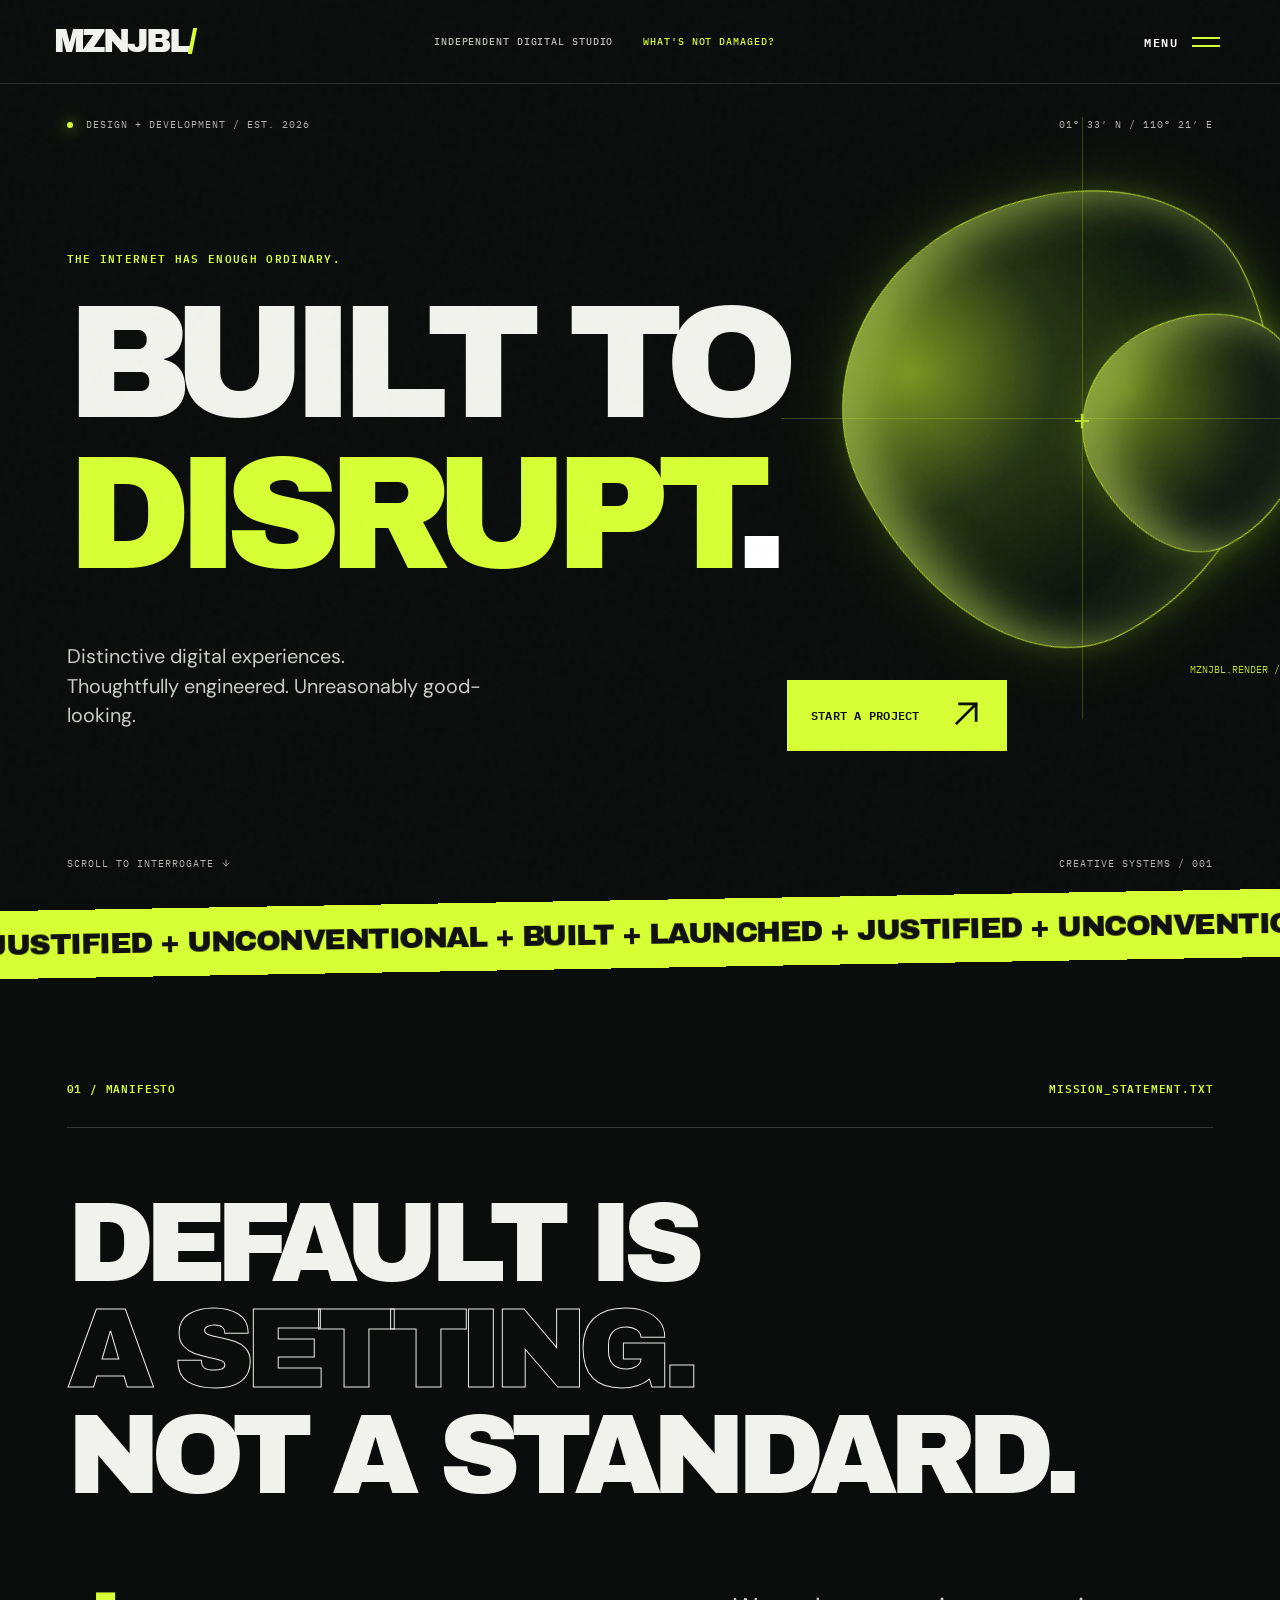
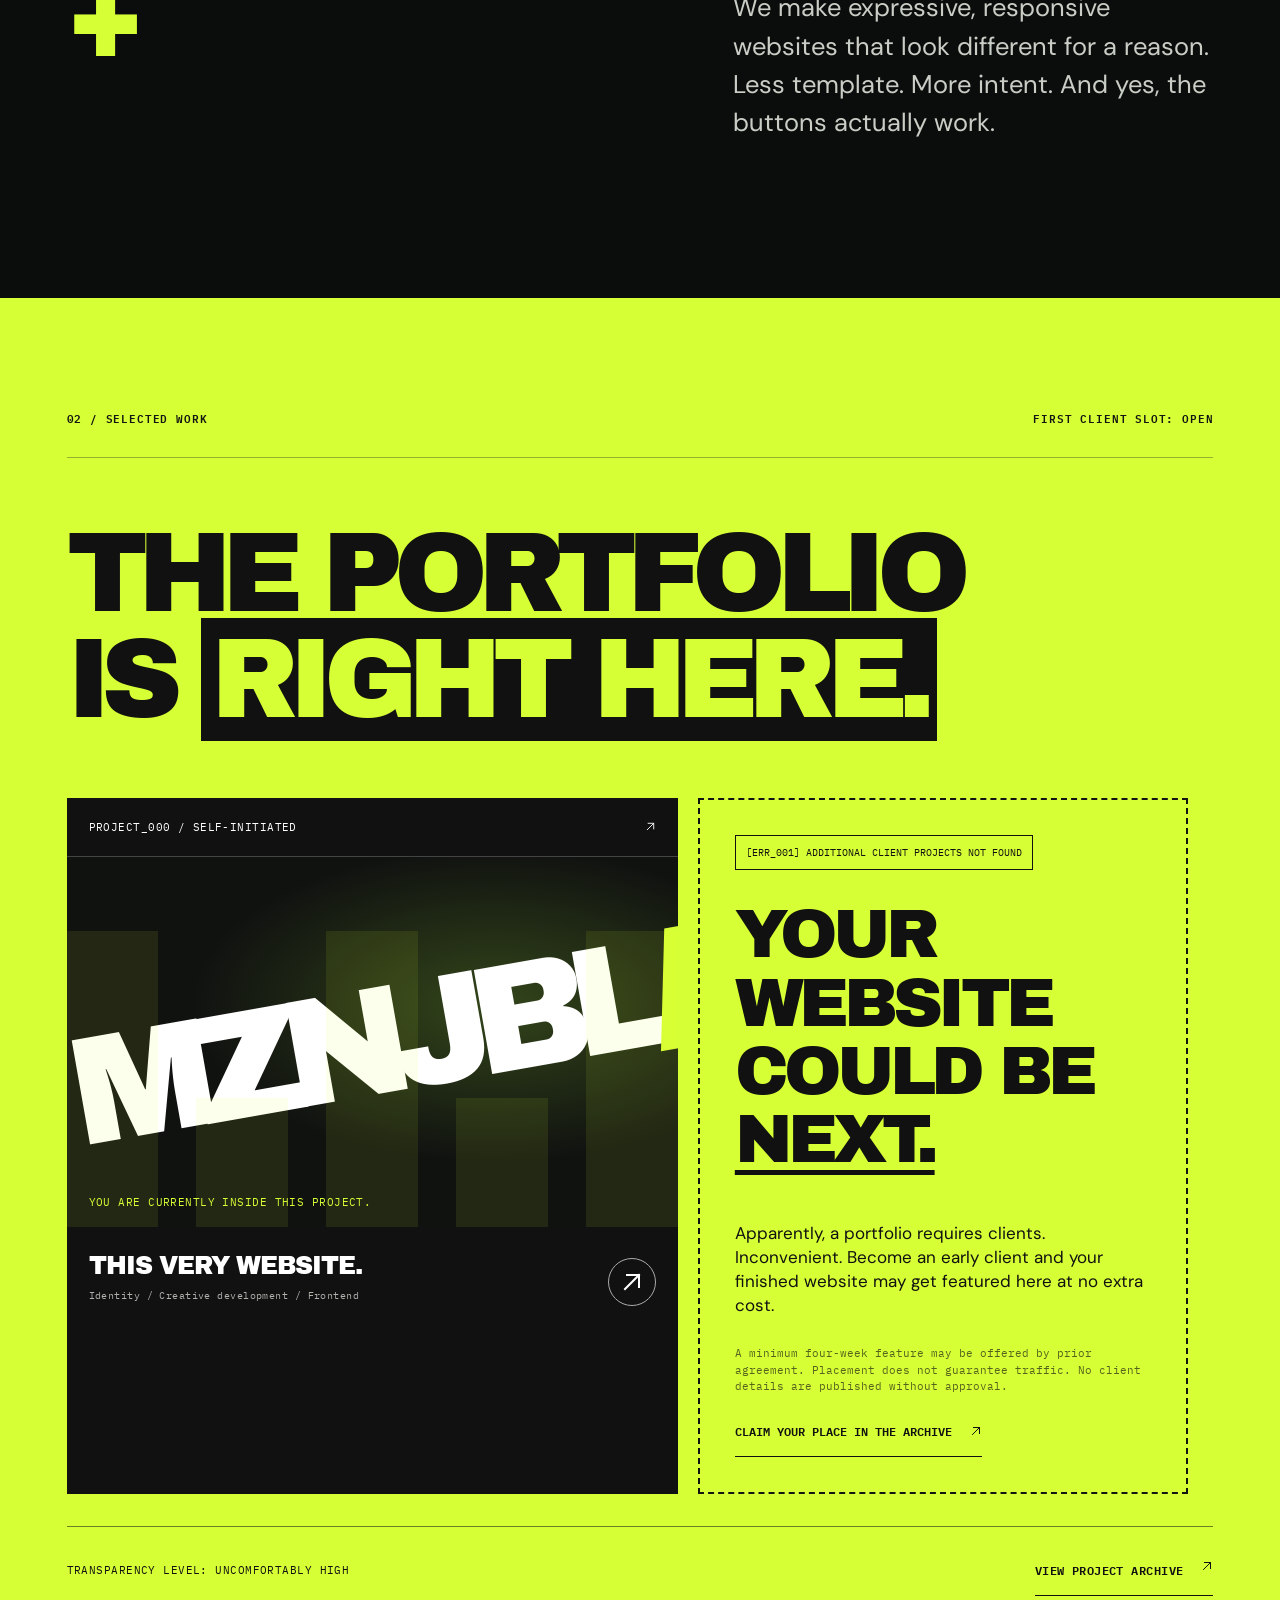
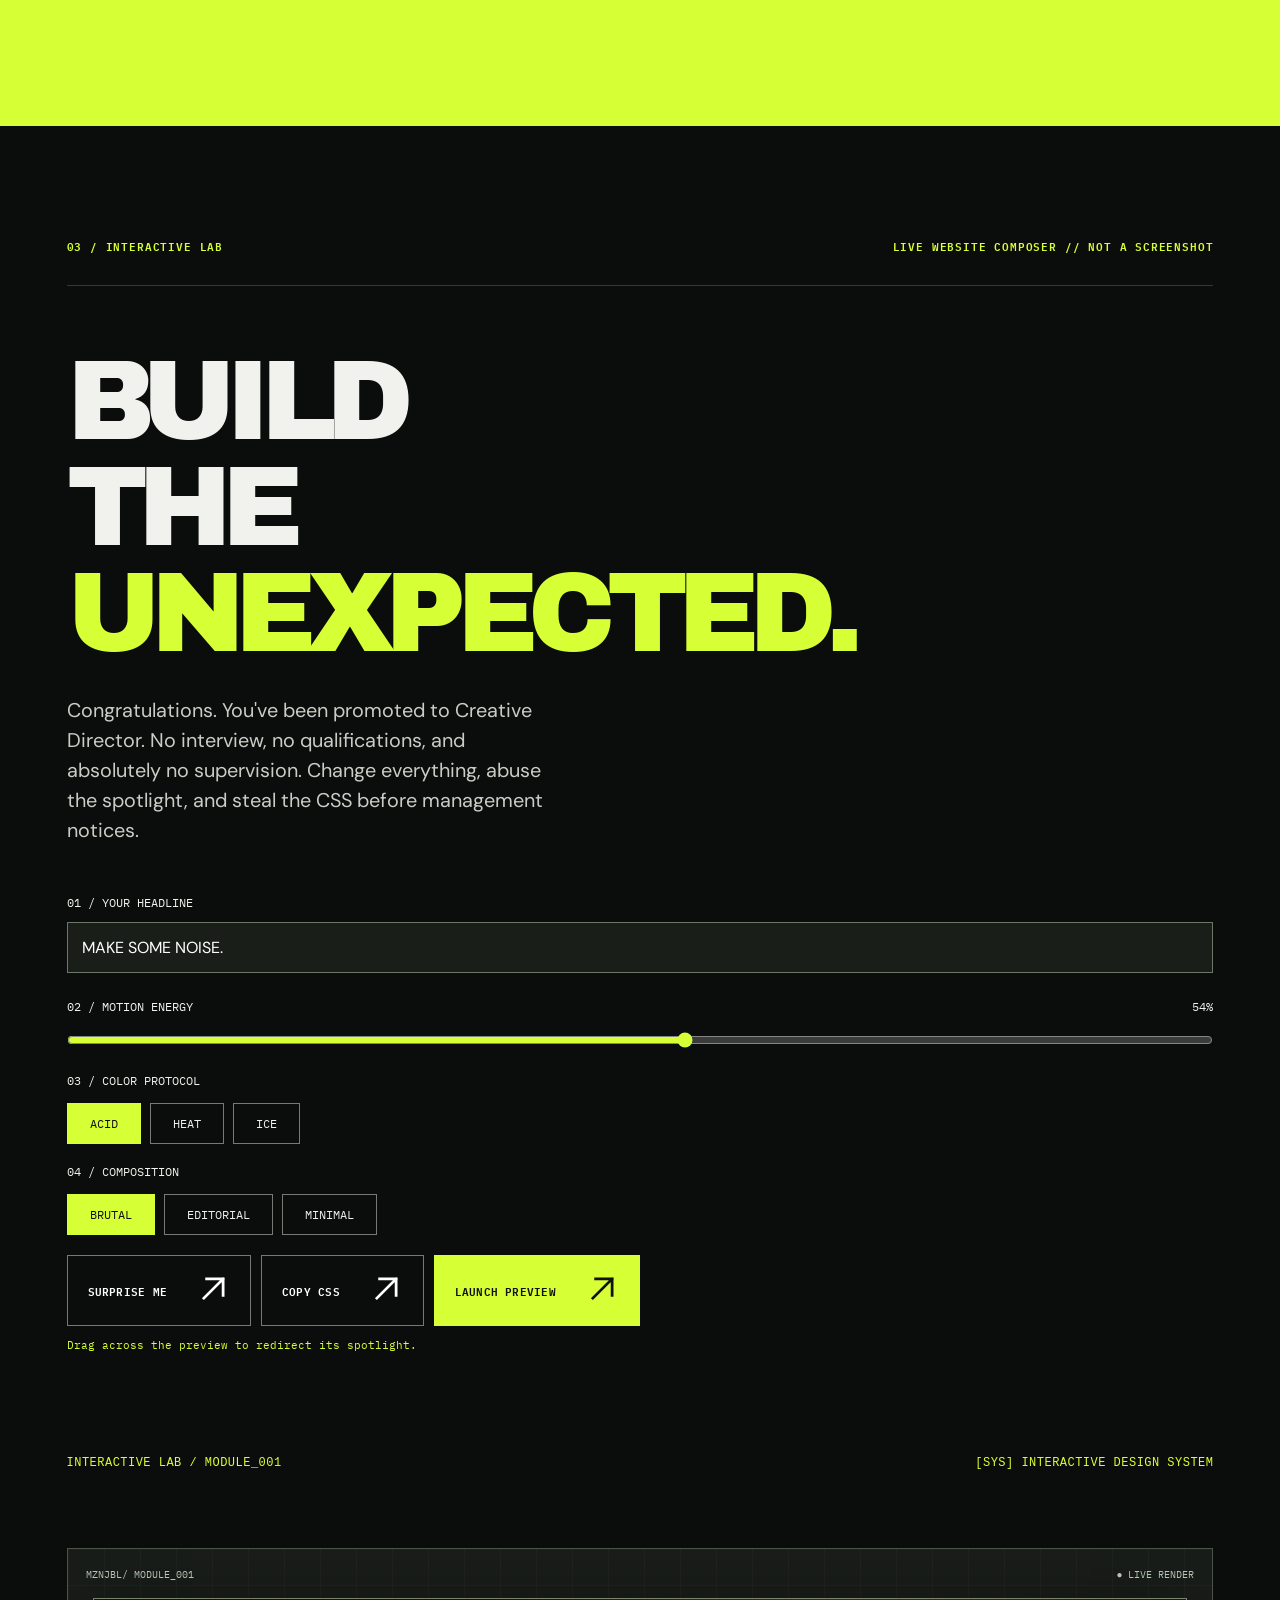
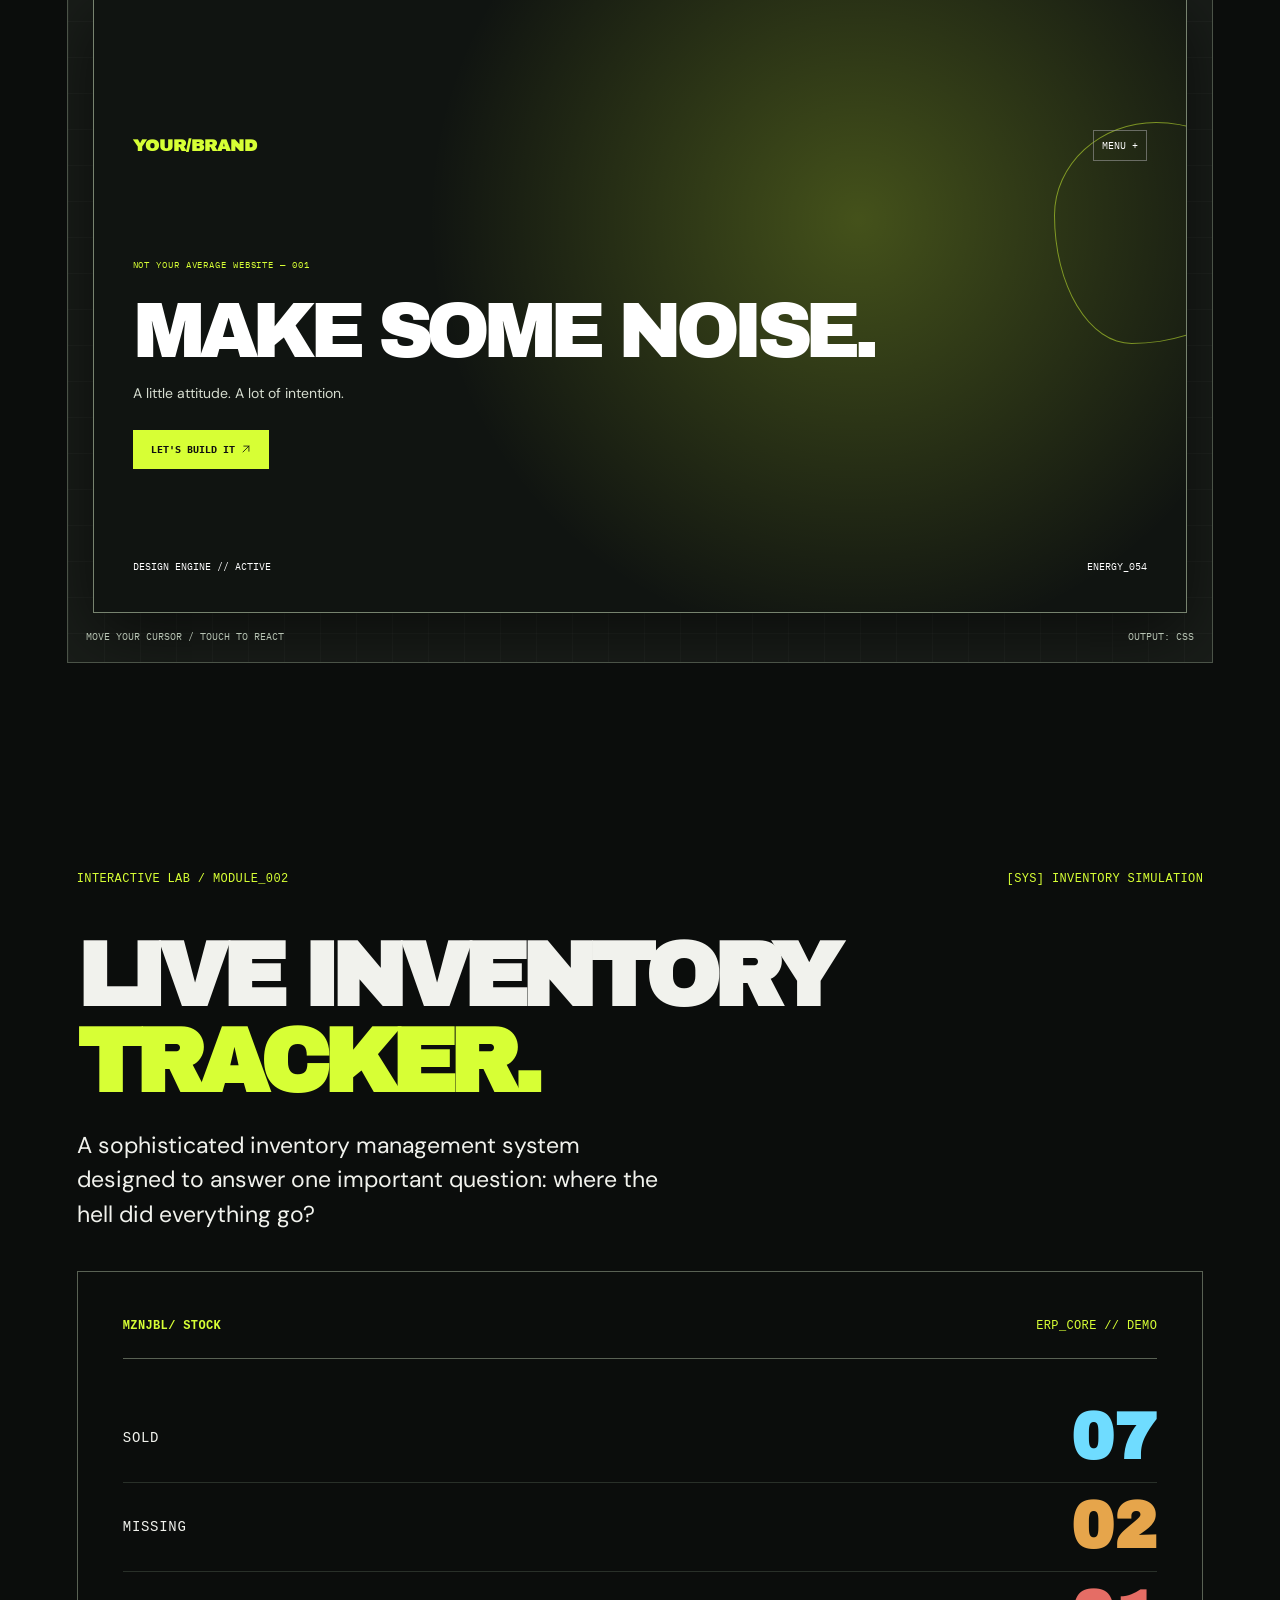
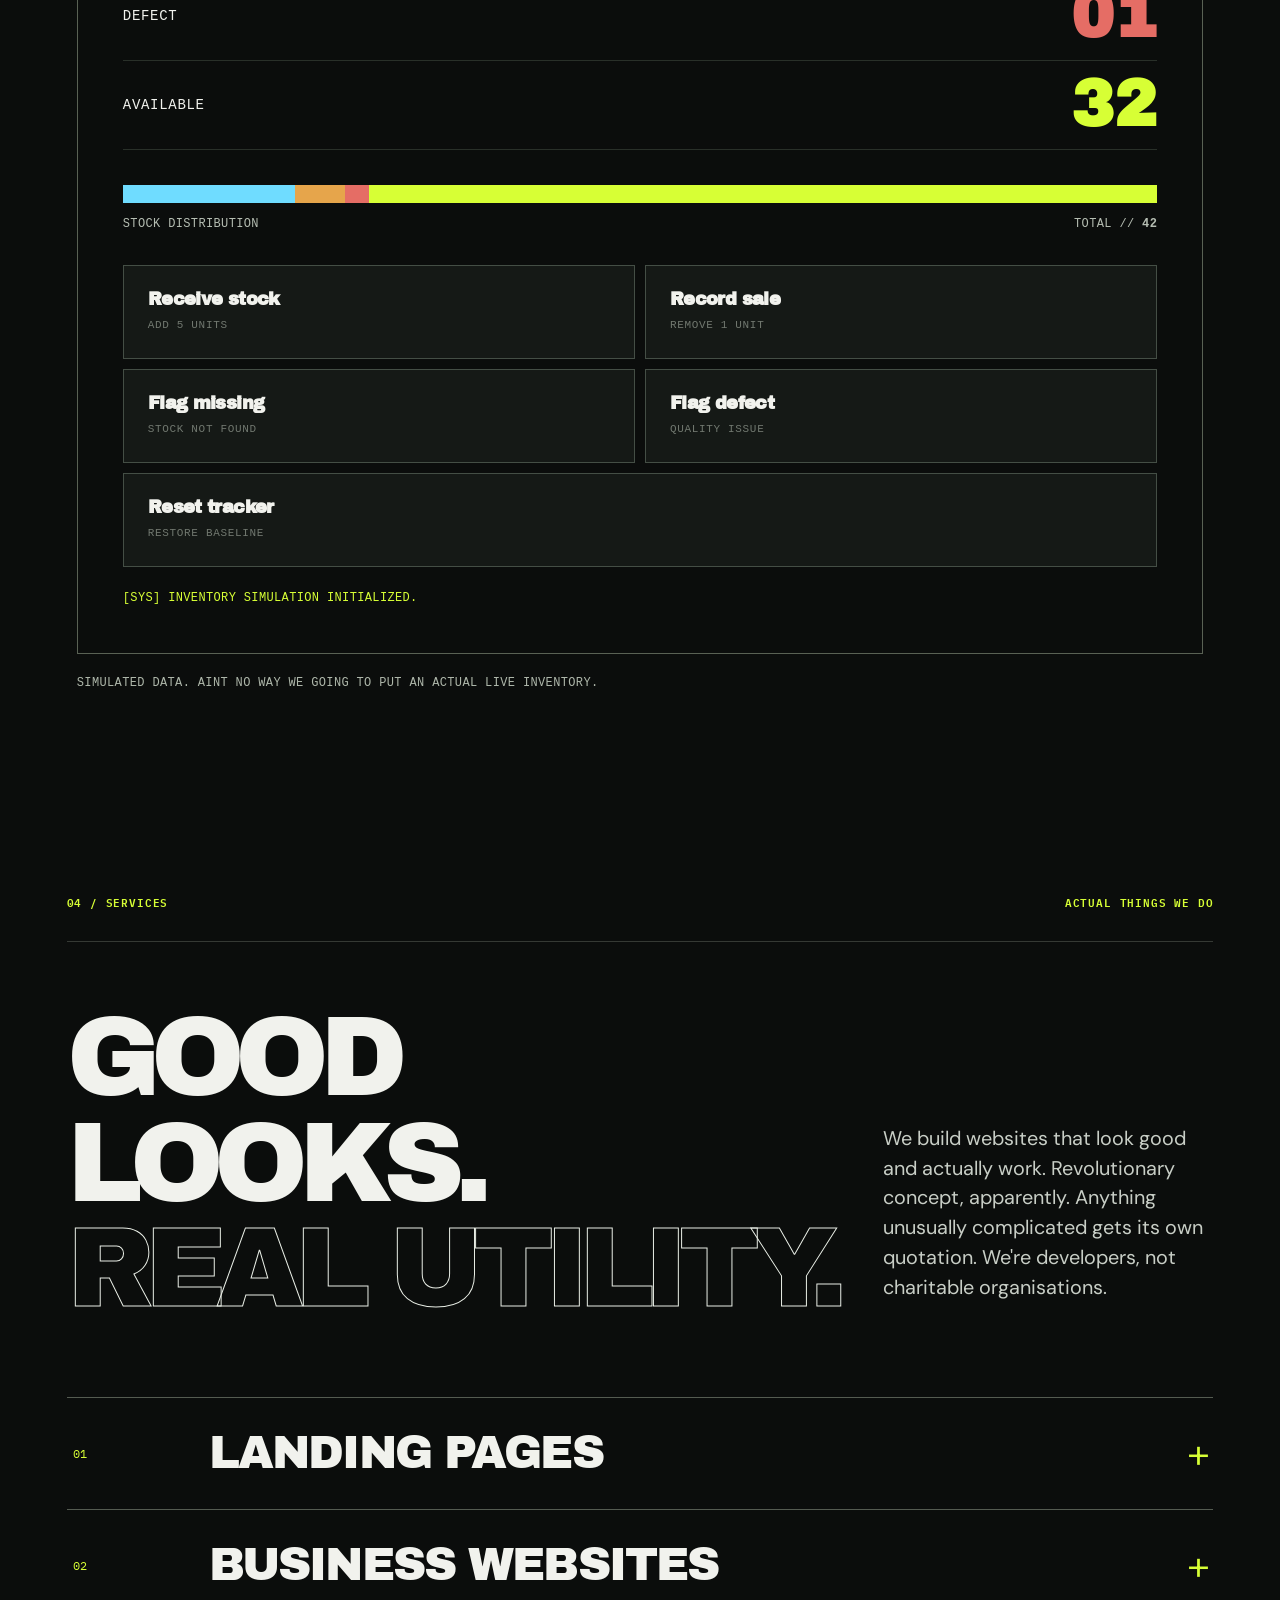
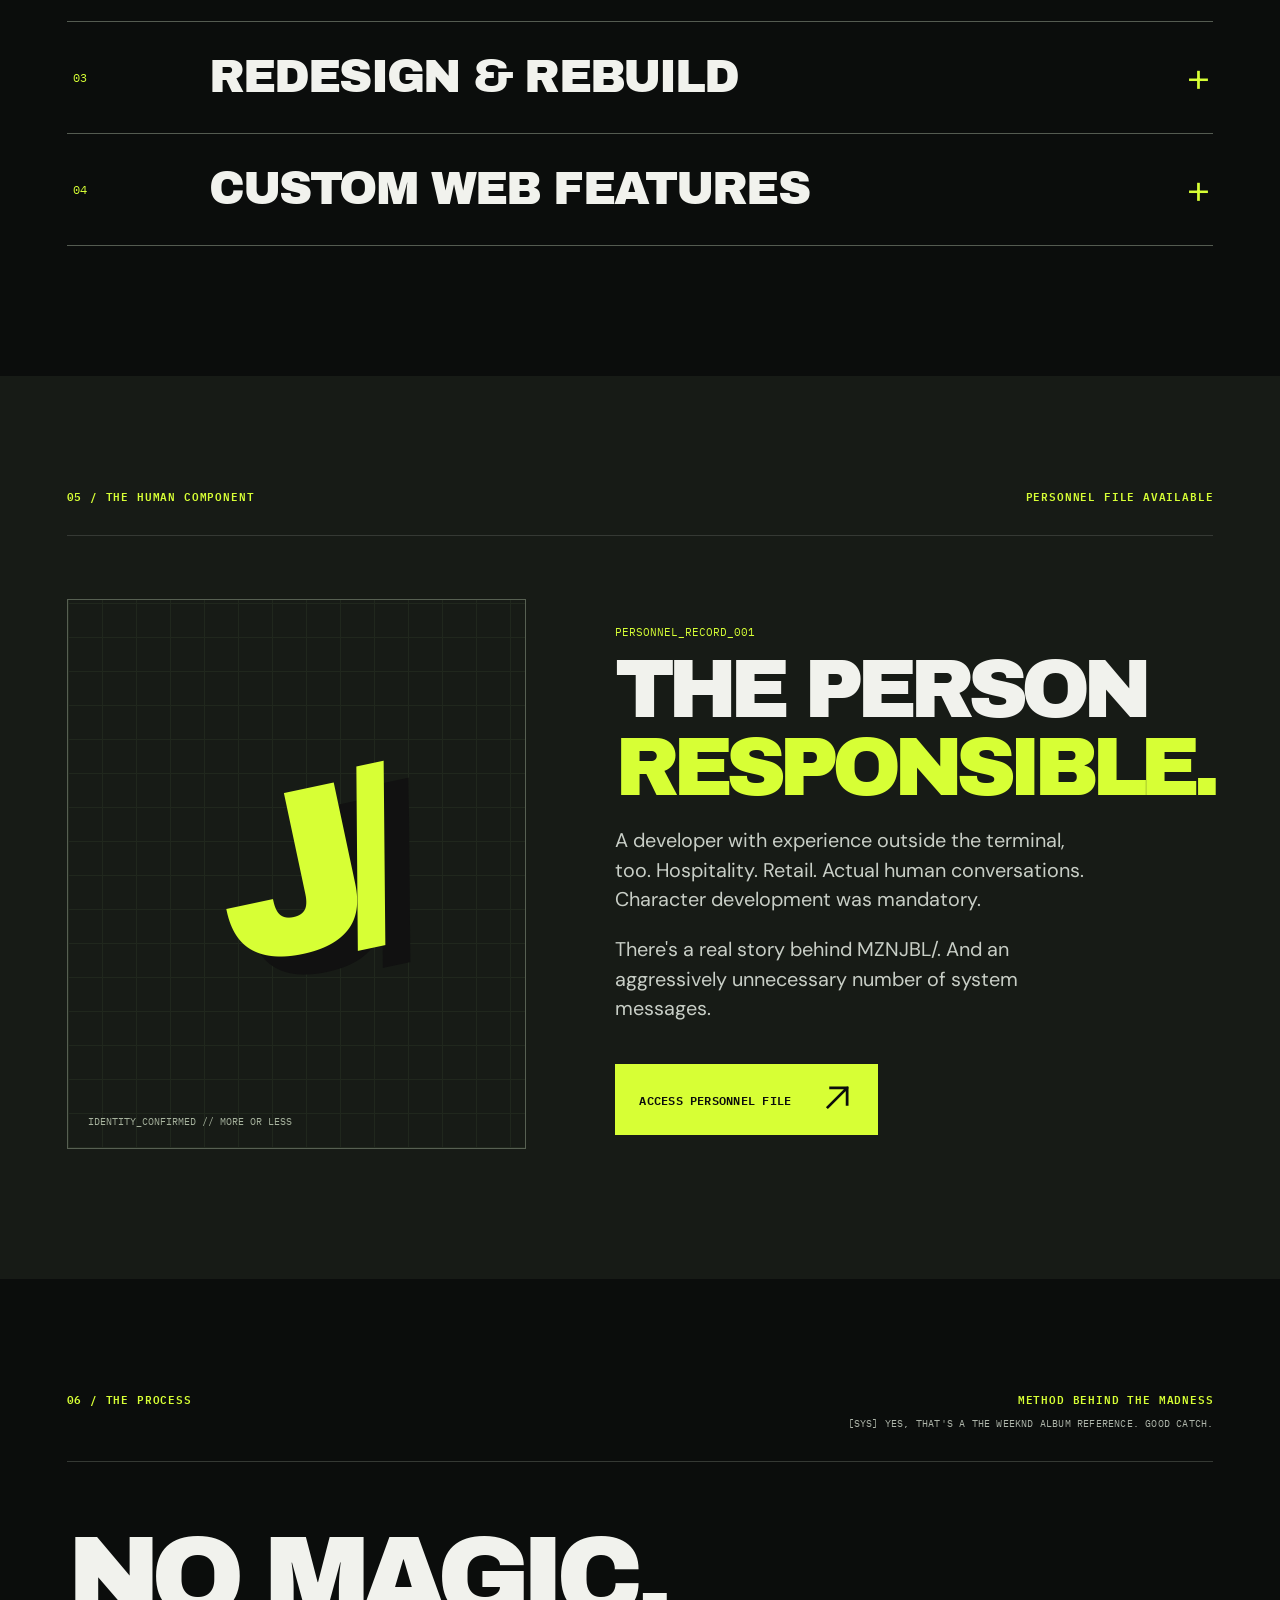
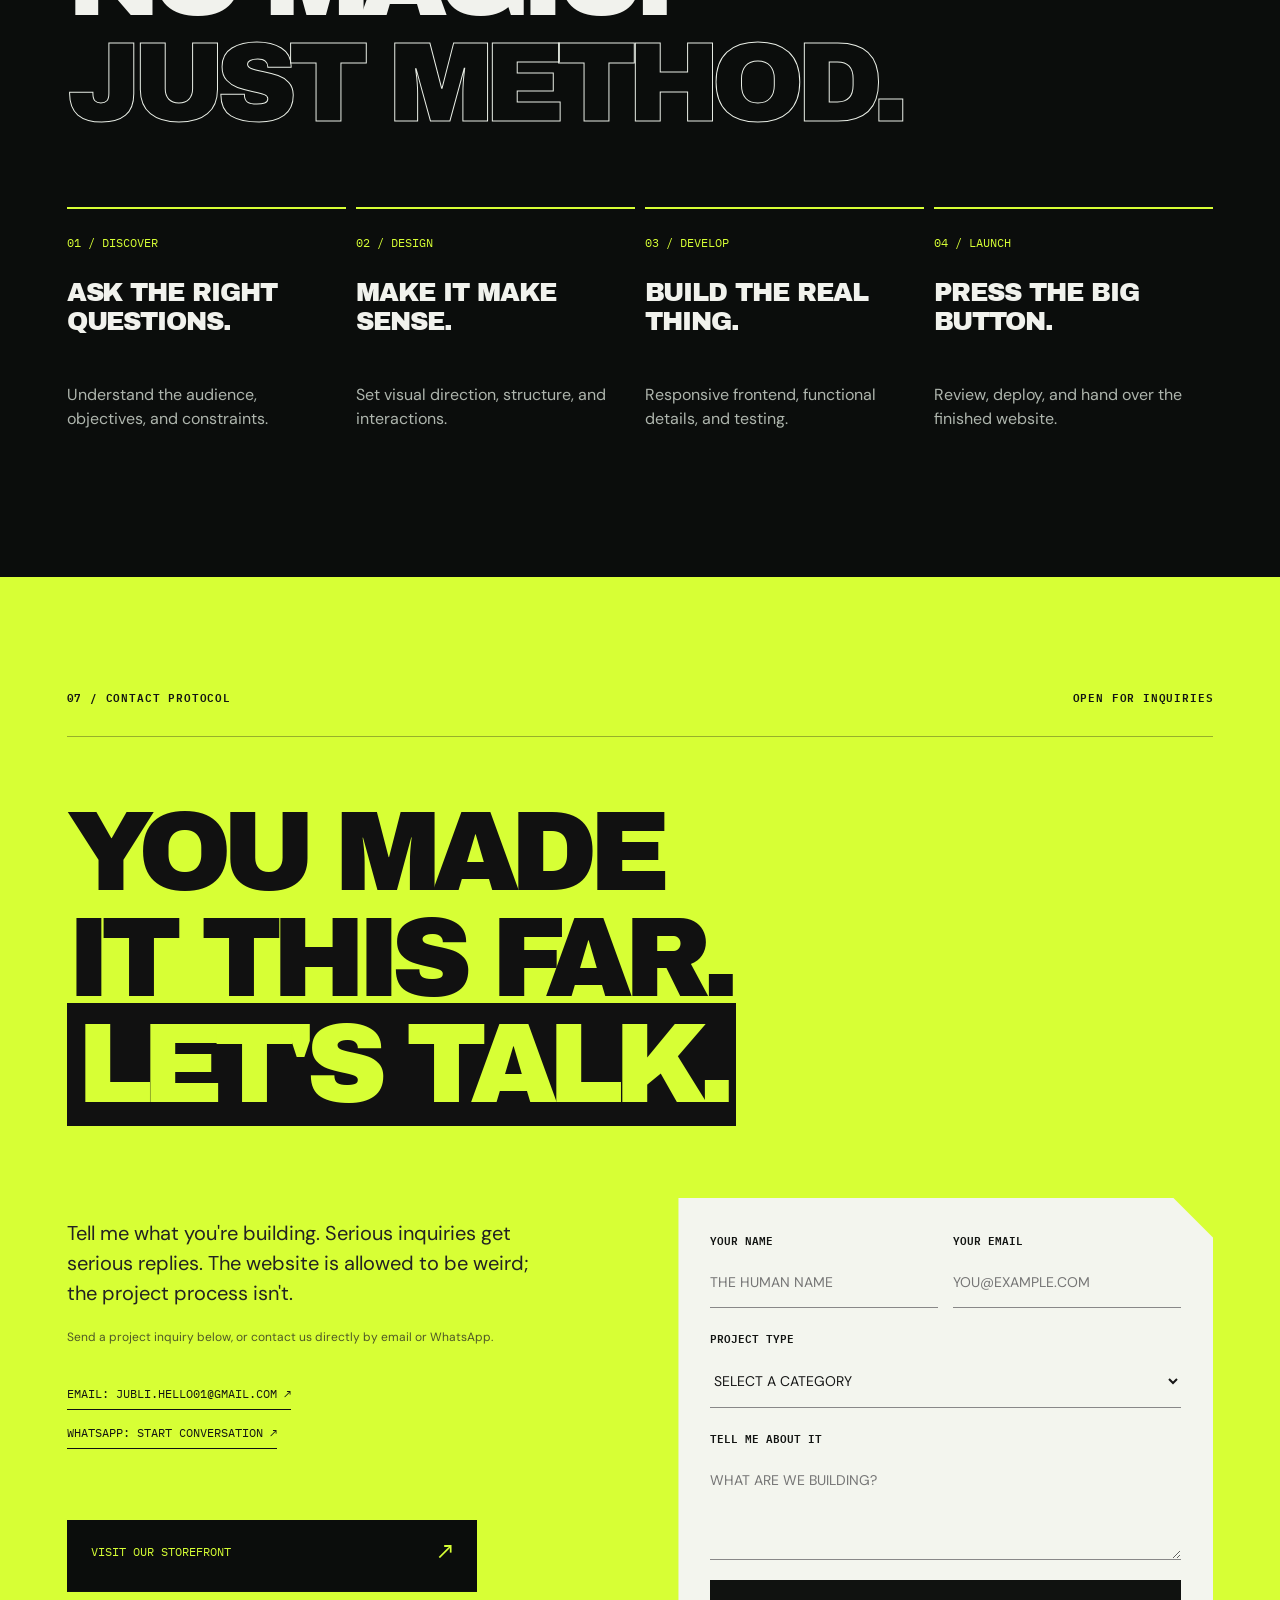
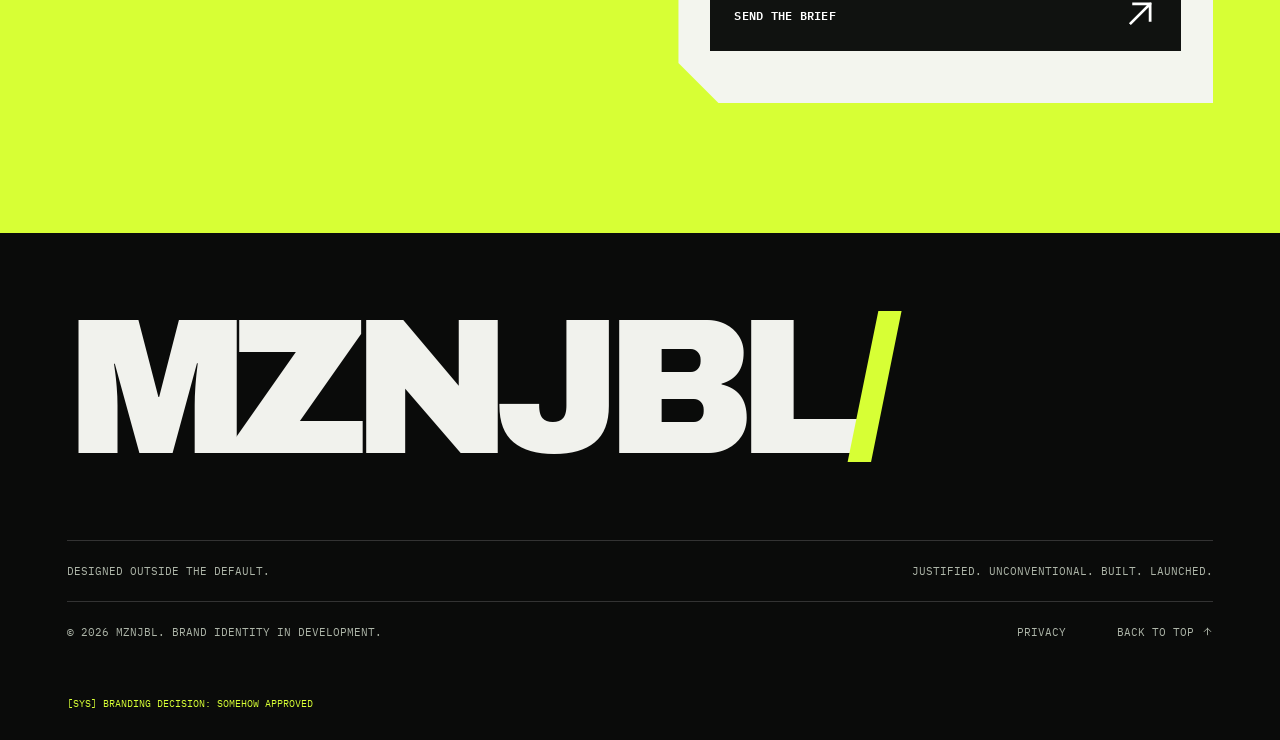
==== commit 902b09f7: "Update homepage browser title" ====
--- a/index.html
+++ b/index.html
@@ -1,6 +1,6 @@
 <!DOCTYPE html>
 
-<html lang="en"><head><meta charset="utf-8"/><meta content="width=device-width, initial-scale=1, viewport-fit=cover" name="viewport"/><meta content="#0b0d0c" name="theme-color"/><meta content="MZNJBL/ is an independent creative development studio building distinctive websites, thoughtfully engineered." name="description"/><title>MZNJBL/ — Designed Outside the Default</title><link href="/styles.css?v=2.1.0" rel="stylesheet"/><script defer="" src="/app.js?v=2.1.1"></script>
+<html lang="en"><head><meta charset="utf-8"/><meta content="width=device-width, initial-scale=1, viewport-fit=cover" name="viewport"/><meta content="#0b0d0c" name="theme-color"/><meta content="MZNJBL/ is an independent creative development studio building distinctive websites, thoughtfully engineered." name="description"/><title>MZNJBL/ | Designed Outside the Default</title><link href="/styles.css?v=2.1.0" rel="stylesheet"/><script defer="" src="/app.js?v=2.1.1"></script>
 <style>
 .forge-module-heading {
   display: flex;
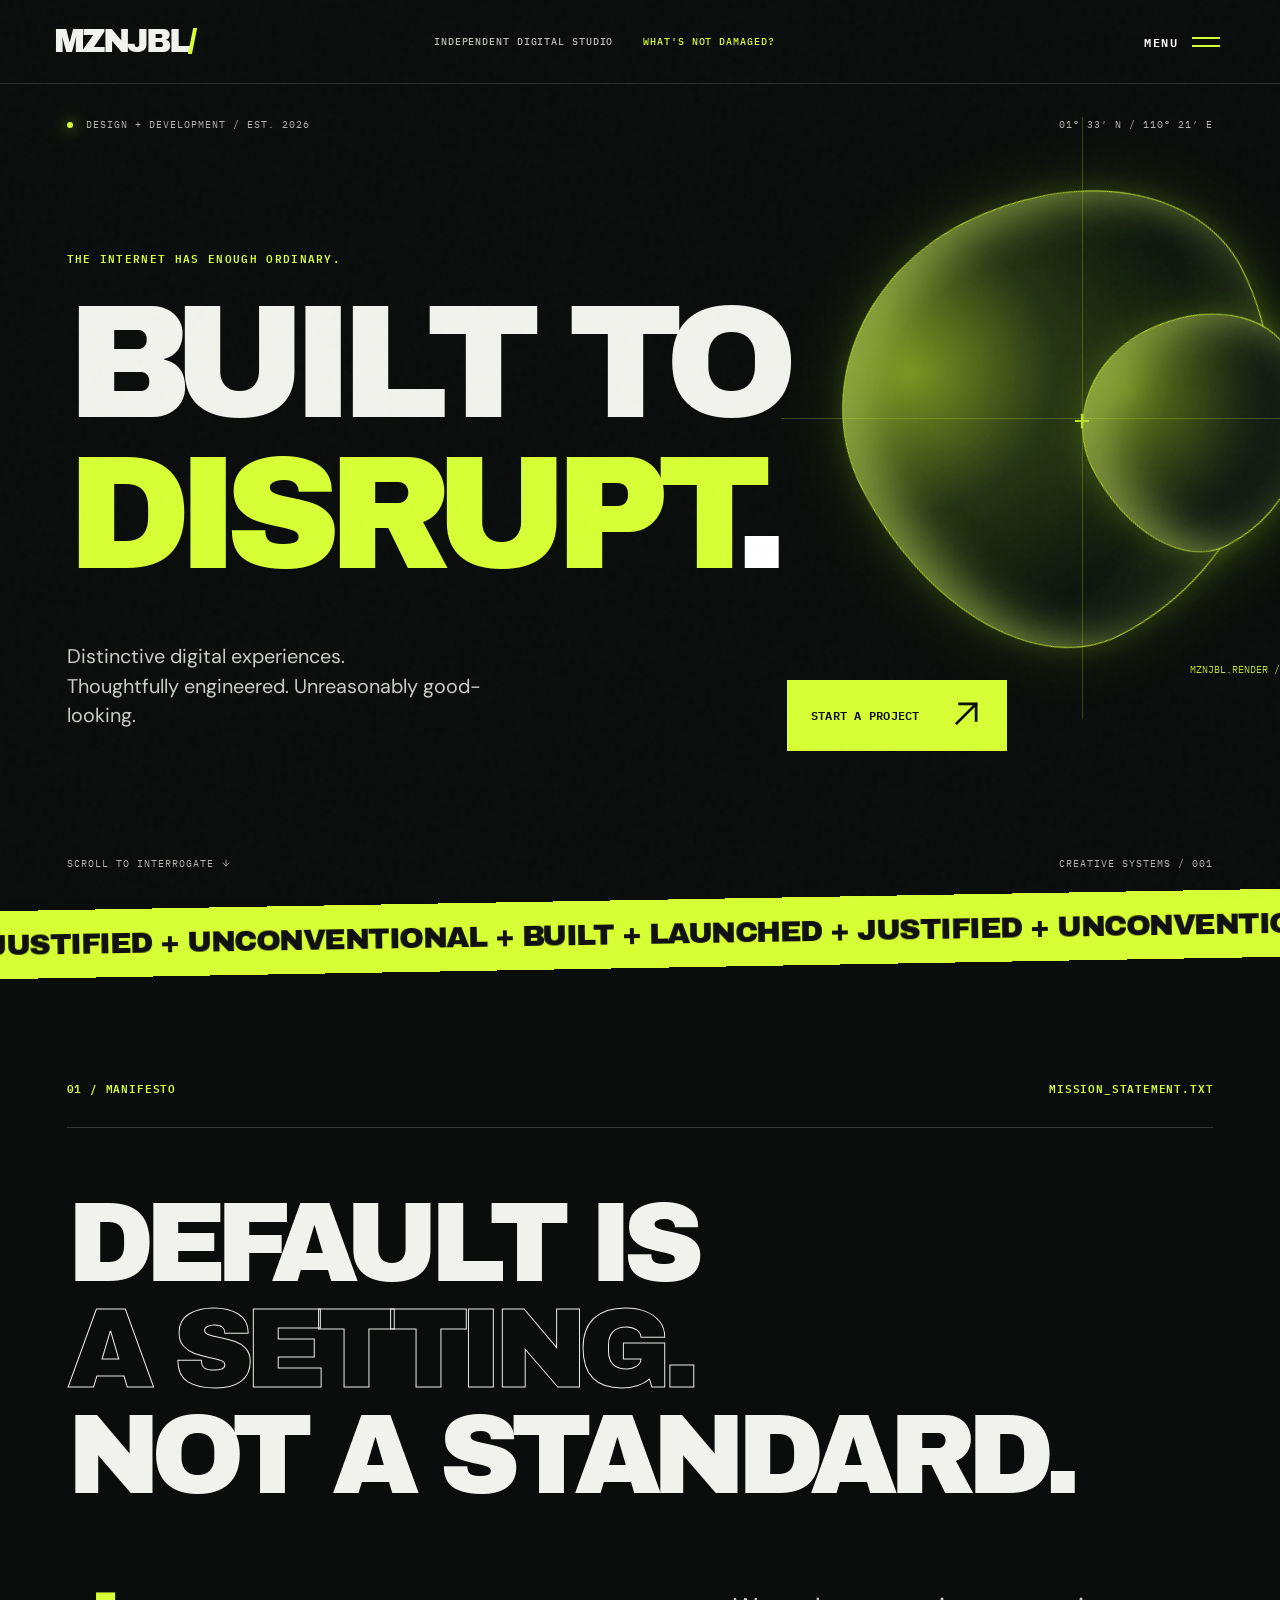
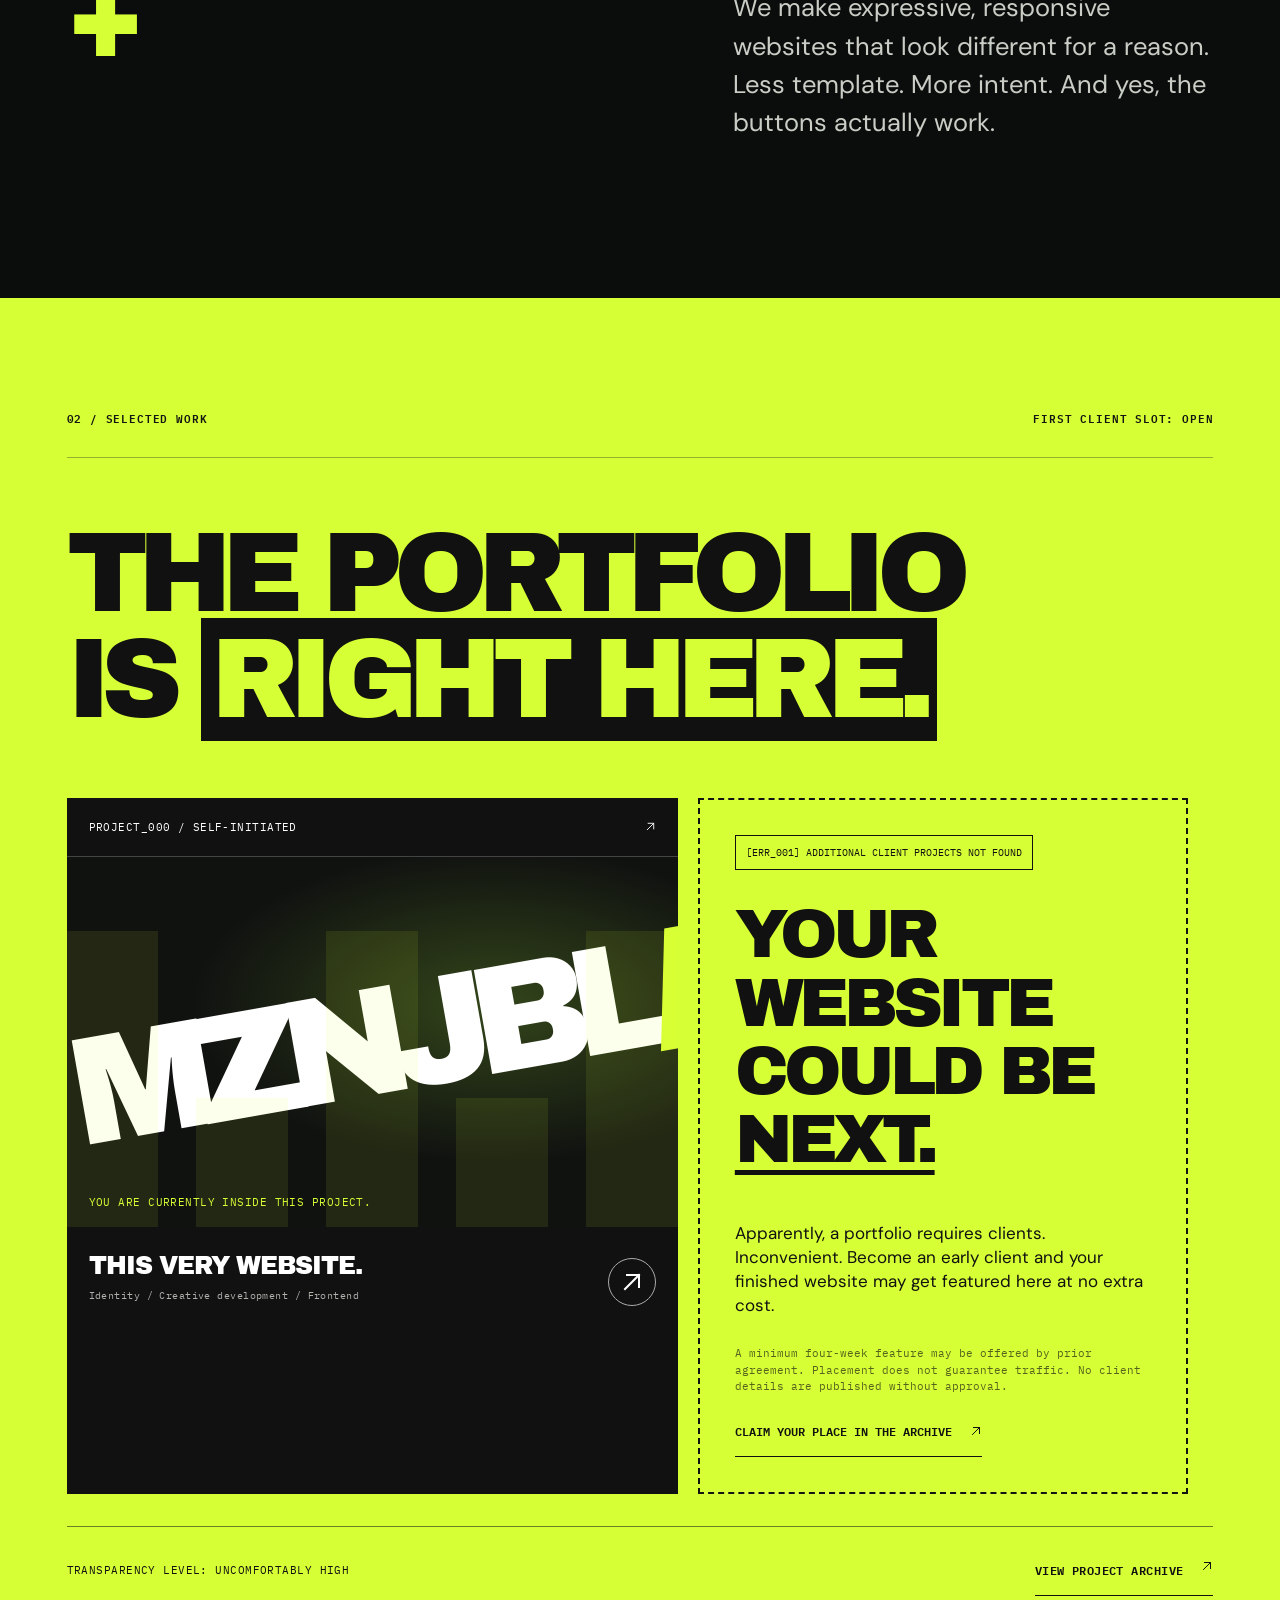
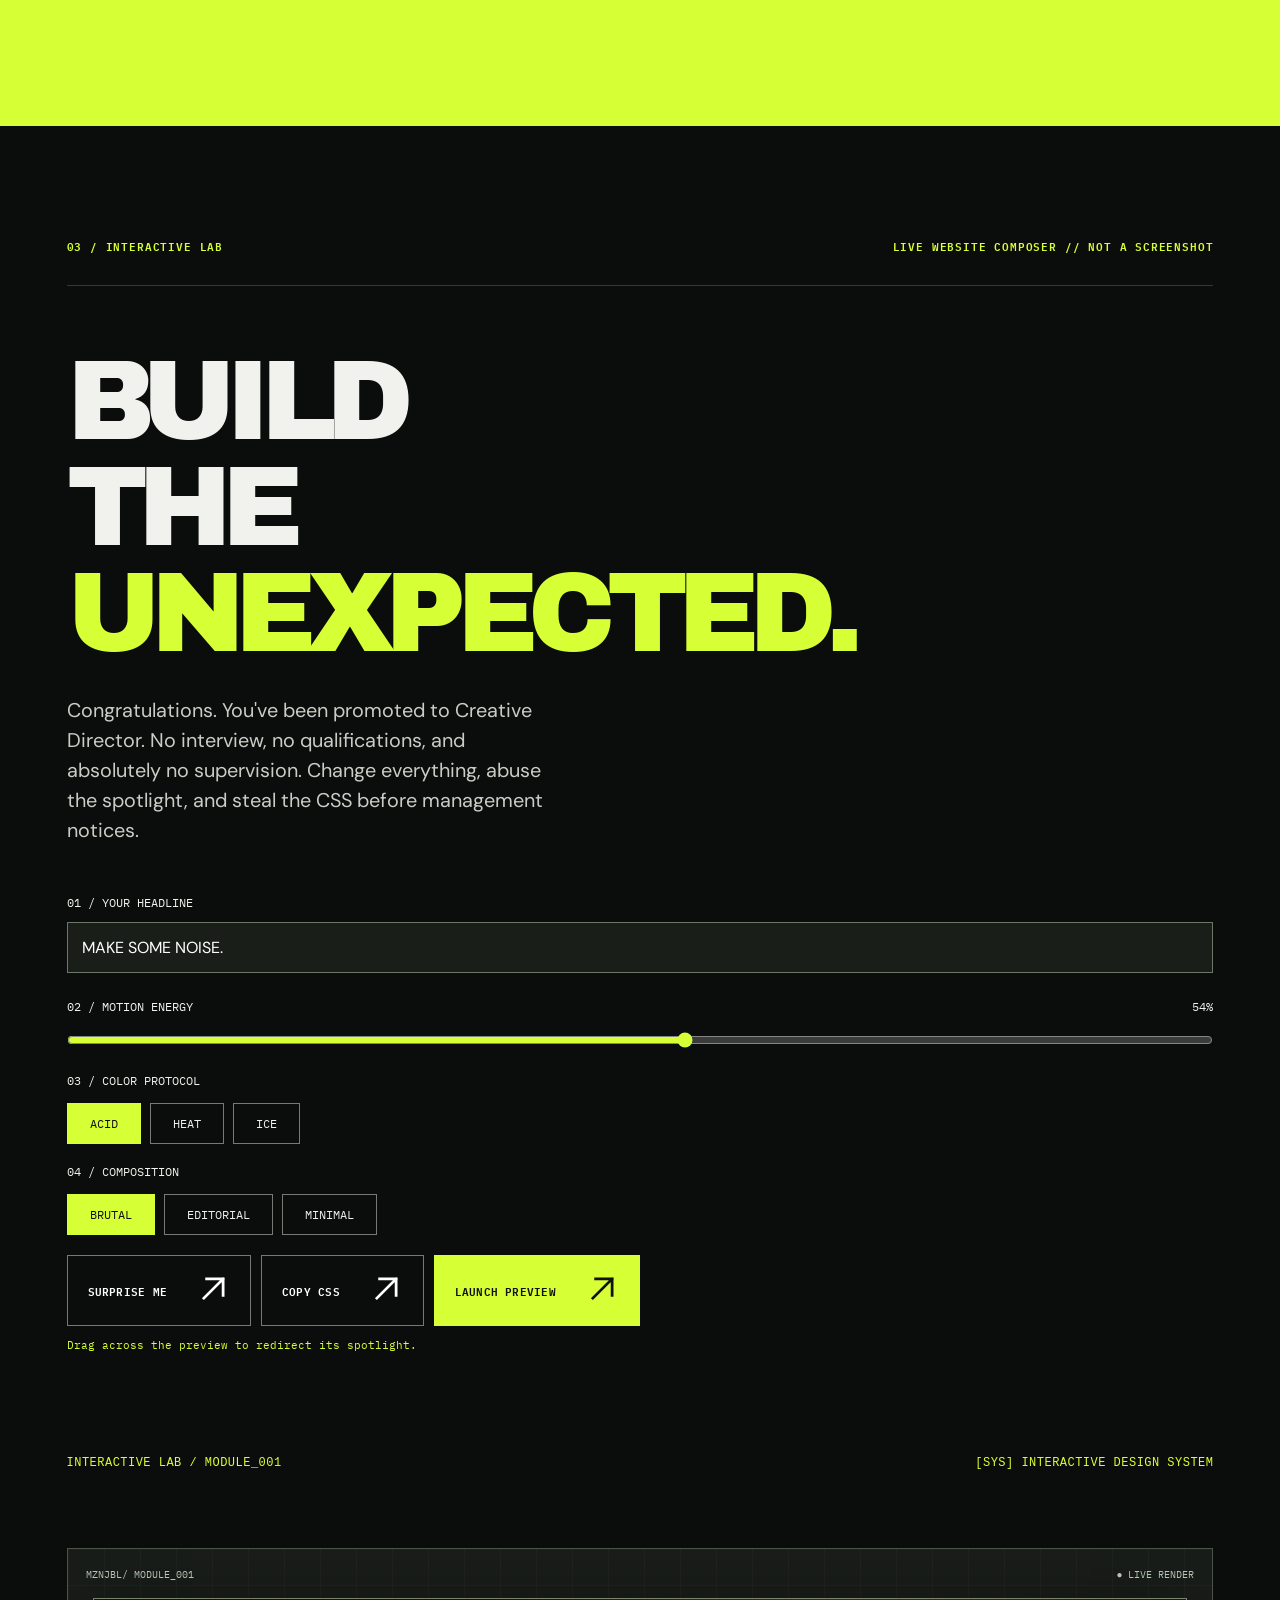
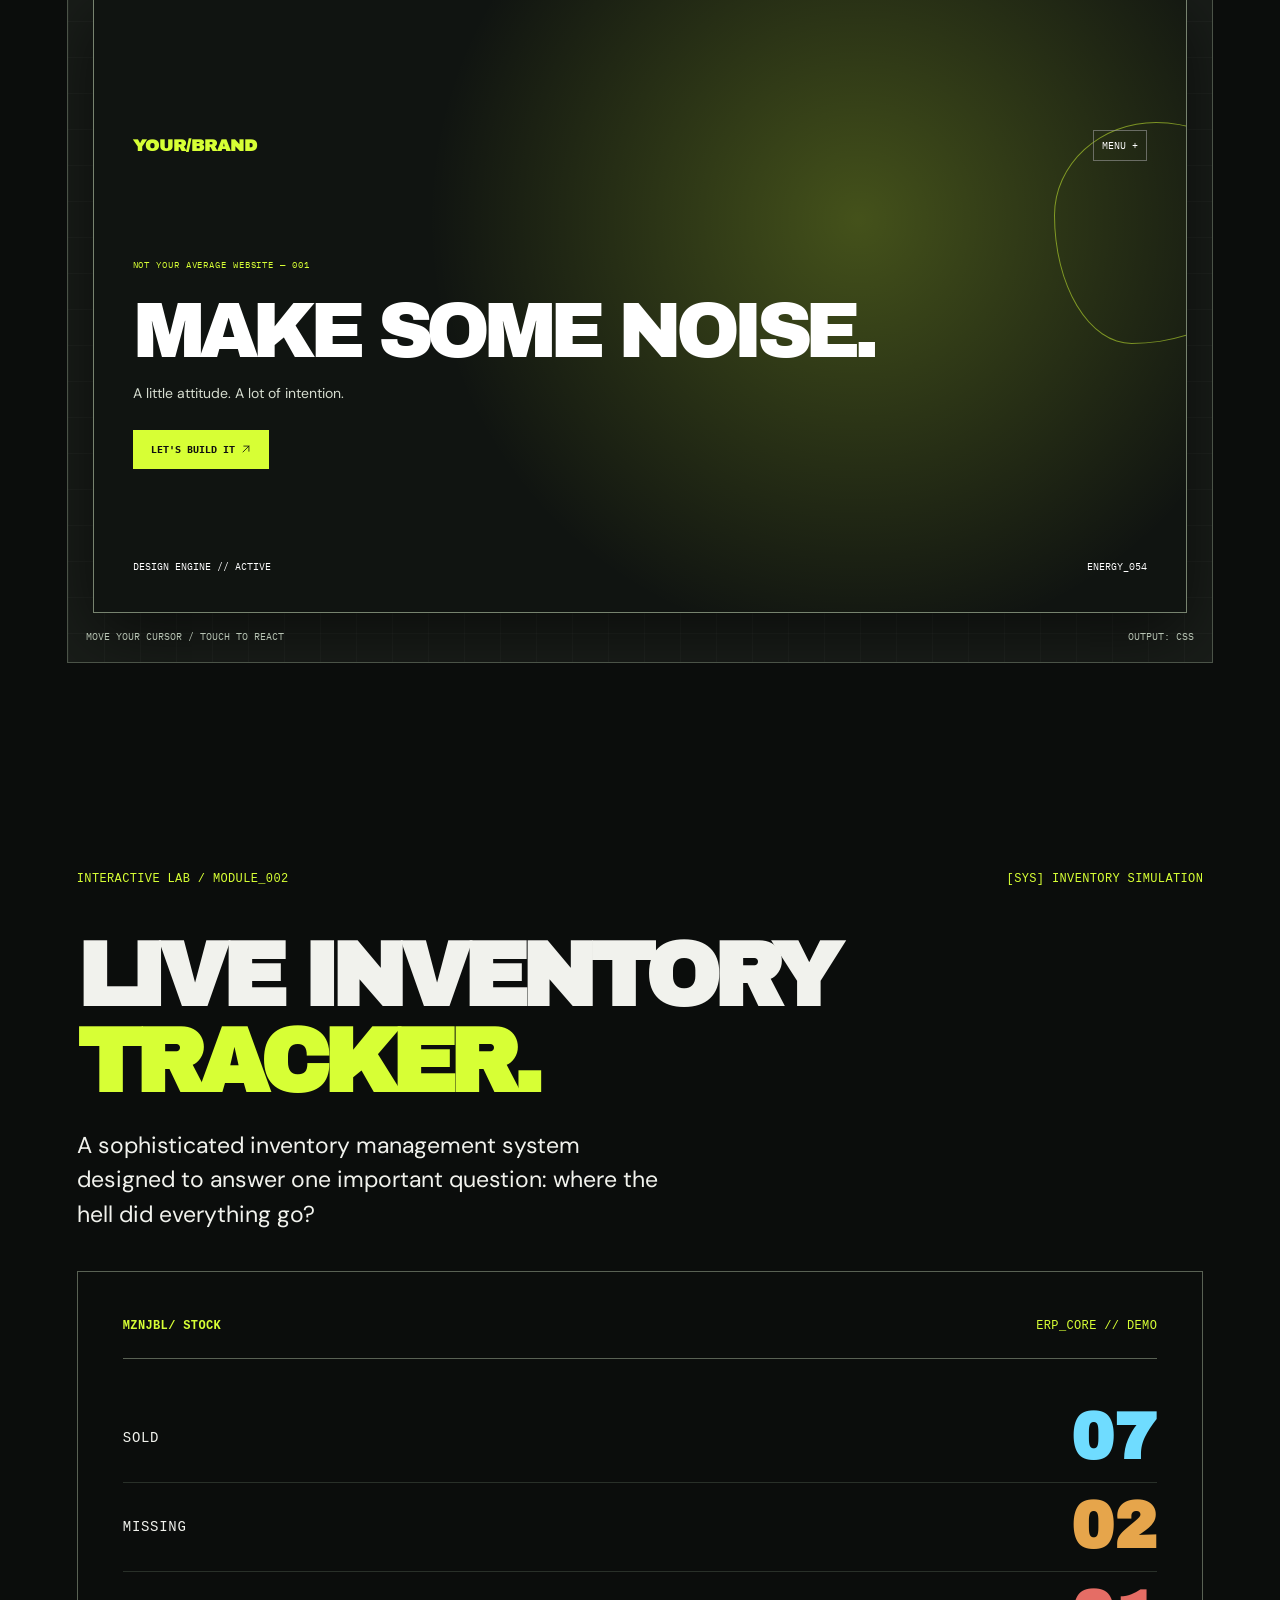
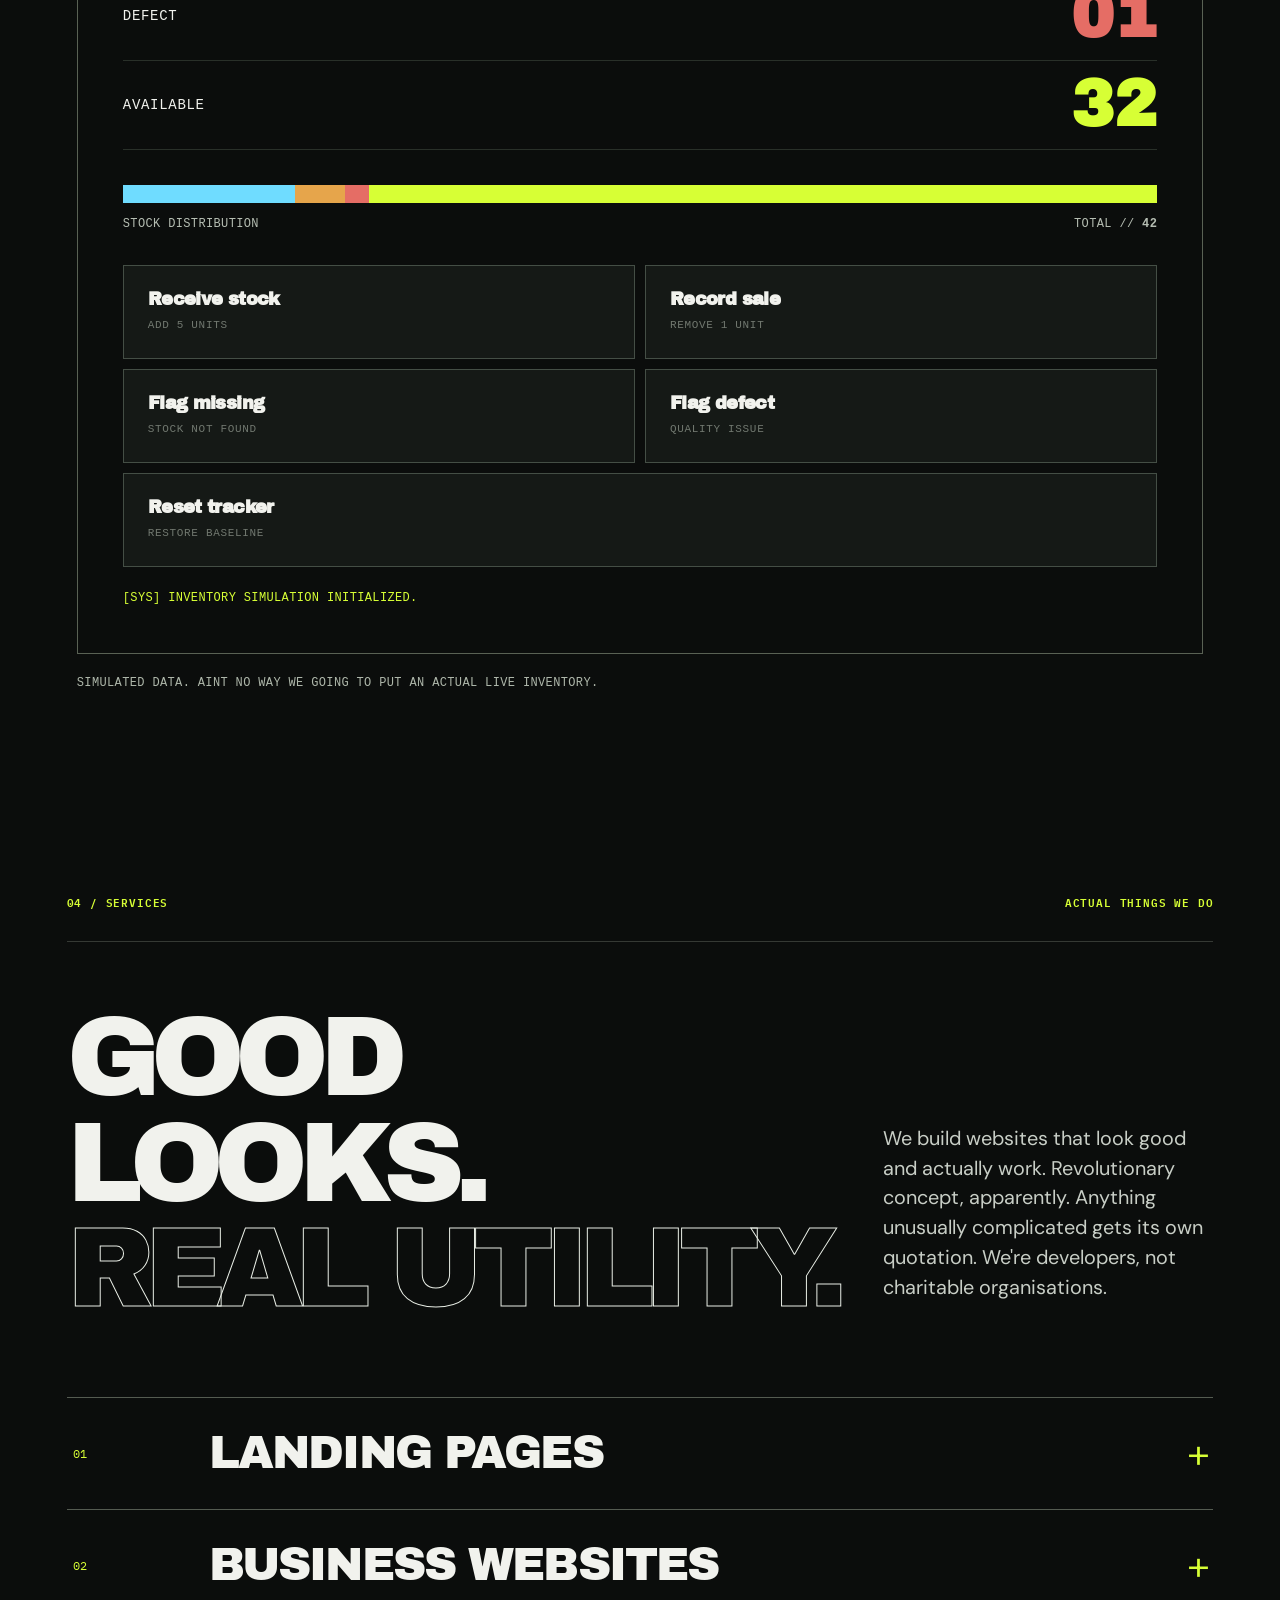
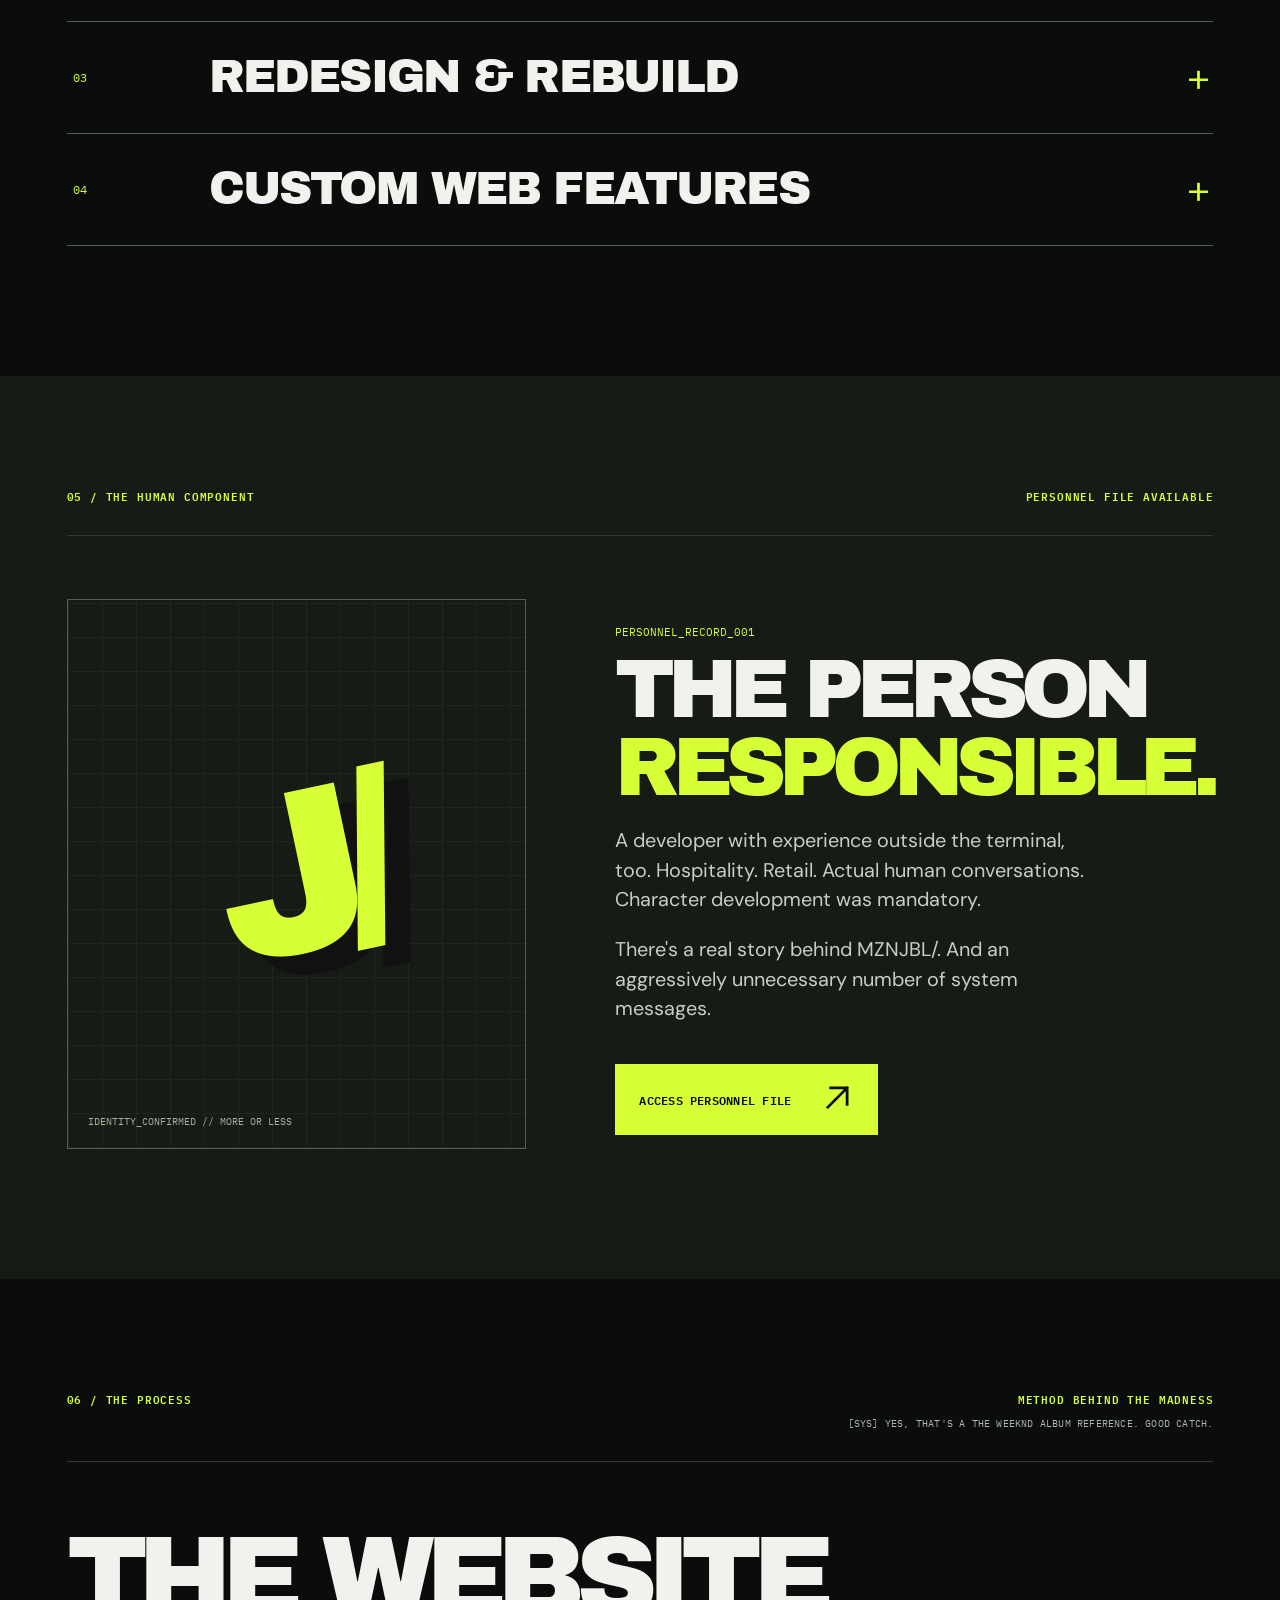
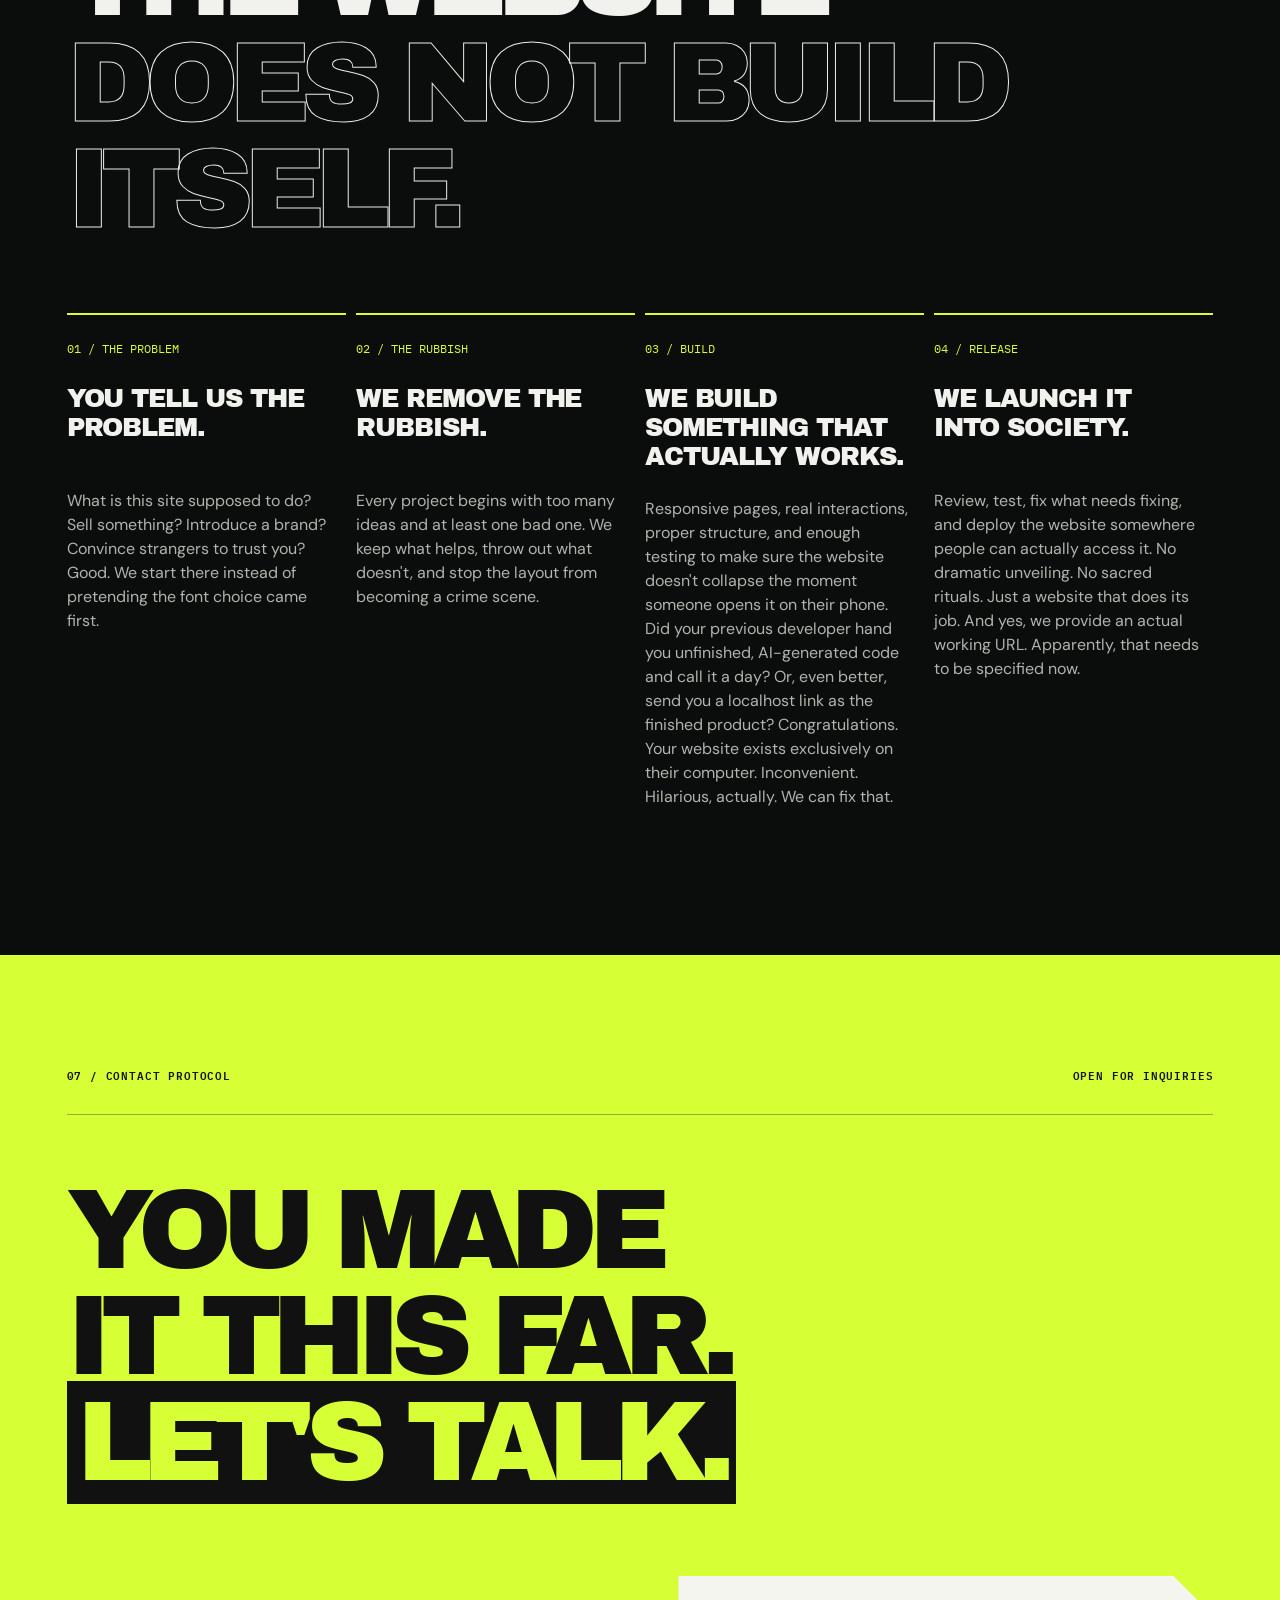
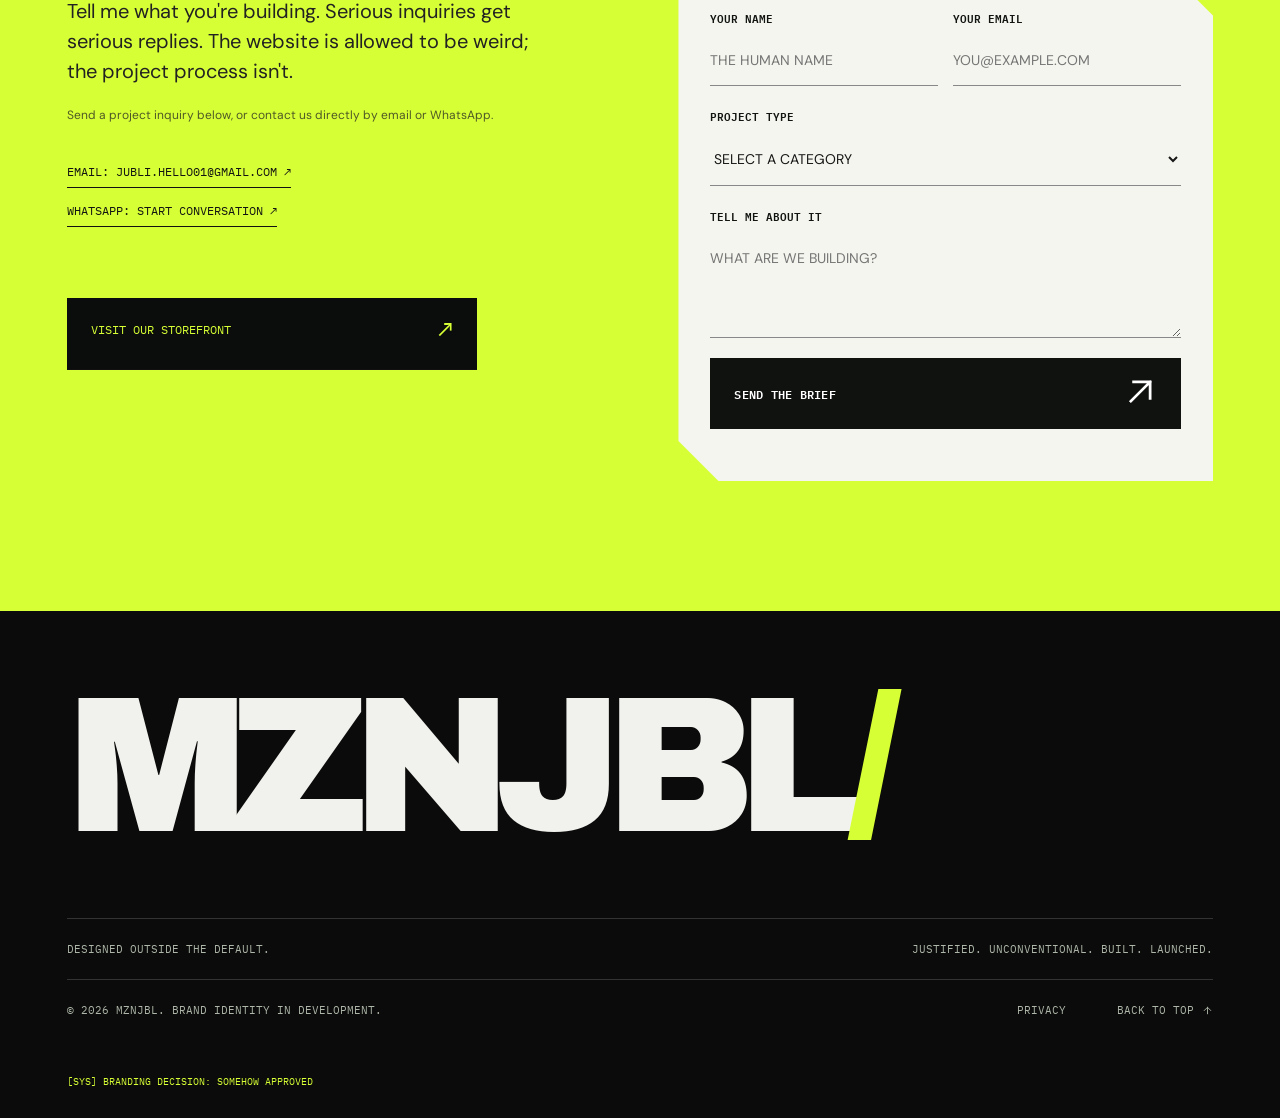
==== commit cc27ef74: "Update MZNJBL website previews and personnel content" ====
--- a/index.html
+++ b/index.html
@@ -1,573 +1,1933 @@
-<!DOCTYPE html>
-
-<html lang="en"><head><meta charset="utf-8"/><meta content="width=device-width, initial-scale=1, viewport-fit=cover" name="viewport"/><meta content="#0b0d0c" name="theme-color"/><meta content="MZNJBL/ is an independent creative development studio building distinctive websites, thoughtfully engineered." name="description"/><title>MZNJBL/ | Designed Outside the Default</title><link href="/styles.css?v=2.1.0" rel="stylesheet"/><script defer="" src="/app.js?v=2.1.1"></script>
-<style>
-.forge-module-heading {
-  display: flex;
-  justify-content: space-between;
-  align-items: center;
-  flex-wrap: wrap;
-  gap: 16px;
-  padding: 24px 0;
-  color: #d7ff35;
-  font: 12px/1.6 monospace;
-  letter-spacing: .04em;
-}
-@media (max-width: 600px) {
-  .forge-module-heading {
-    font-size: 10px;
-    gap: 8px;
-  }
-}
-</style>
-
-<style>
-/* PROCESS REFERENCE FINAL LAYOUT */
-#process .section-meta .process-reference {
-  display: flex !important;
-  flex-direction: column !important;
-  align-items: flex-end !important;
-  justify-content: center;
-  gap: 8px;
-  min-width: 0;
-  text-align: right;
-}
-
-#process .section-meta .process-reference > span,
-#process .section-meta .process-reference > small {
-  display: block !important;
-  width: 100%;
-  text-align: right !important;
-  white-space: normal !important;
-}
-
-#process .section-meta .process-reference > span {
-  color: #d7ff35;
-}
-
-#process .section-meta .process-reference > small {
-  margin: 0 !important;
-  font: 10px/1.5 "IBM Plex Mono", monospace !important;
-  letter-spacing: .02em;
-  color: #aeb5aa !important;
-}
-
-@media (max-width: 600px) {
-  #process .section-meta .process-reference {
-    align-items: flex-start !important;
-    text-align: left;
-  }
-
-  #process .section-meta .process-reference > span,
-  #process .section-meta .process-reference > small {
-    text-align: left !important;
-  }
-}
-</style>
-
-<style>
-/* INVENTORY STATUS NUMBER COLOURS */
-#inventory-demo .inv-stats #inv-sold {
-  color: #6fdcff;
-}
-
-#inventory-demo .inv-stats #inv-missing {
-  color: #e6a54b;
-}
-
-#inventory-demo .inv-stats #inv-defect {
-  color: #e56d65;
-}
-
-#inventory-demo .inv-stats #inv-available {
-  color: #d7ff35;
-}
-</style>
-
-</head><body data-page="home"><div aria-hidden="true" class="noise"></div><div aria-hidden="true" class="cursor-glow"></div><header class="header" id="top"><a aria-label="MZNJBL home" class="wordmark" href="/">MZNJBL<span>/</span></a><div class="header-center">INDEPENDENT DIGITAL STUDIO <span class="online ac-status" aria-label="Air-conditioning is fully operational">
-  <span class="ac-status-track" aria-hidden="true">
-    <span>WHAT'S NOT DAMAGED?</span>
-    <span>AIR-CONDITIONING IS FULLY OPERATIONAL</span>
-  </span>
-</span></div><button aria-controls="main-menu" aria-expanded="false" class="menu-button" type="button"><span>MENU</span><span class="menu-icon"><i></i><i></i></span></button></header><nav aria-label="Main menu" class="menu-overlay" id="main-menu" inert=""><div class="menu-top">MZNJBL/ <span>NAVIGATION_PROTOCOL_001</span></div><a href="/#work"><small class="menu-number">01</small><strong class="menu-title">WORK</strong><span class="menu-arrow"><svg class="ui-arrow" aria-hidden="true" focusable="false" viewBox="0 0 24 24" width="1em" height="1em" fill="none" stroke="currentColor" stroke-width="2" stroke-linecap="square" stroke-linejoin="miter"><path d="M5 19L19 5M7 5h12v12"/></svg></span></a><a href="/#services"><small class="menu-number">02</small><strong class="menu-title">SERVICES</strong><span class="menu-arrow"><svg class="ui-arrow" aria-hidden="true" focusable="false" viewBox="0 0 24 24" width="1em" height="1em" fill="none" stroke="currentColor" stroke-width="2" stroke-linecap="square" stroke-linejoin="miter"><path d="M5 19L19 5M7 5h12v12"/></svg></span></a><a href="/about.html"><small class="menu-number">03</small><strong class="menu-title">PERSONNEL</strong><span class="menu-arrow"><svg class="ui-arrow" aria-hidden="true" focusable="false" viewBox="0 0 24 24" width="1em" height="1em" fill="none" stroke="currentColor" stroke-width="2" stroke-linecap="square" stroke-linejoin="miter"><path d="M5 19L19 5M7 5h12v12"/></svg></span></a><a href="/supply.html"><small class="menu-number">04</small><strong class="menu-title">VISIT STORE</strong><span class="menu-arrow"><svg class="ui-arrow" aria-hidden="true" focusable="false" viewBox="0 0 24 24" width="1em" height="1em" fill="none" stroke="currentColor" stroke-width="2" stroke-linecap="square" stroke-linejoin="miter"><path d="M5 19L19 5M7 5h12v12"/></svg></span></a><a href="/#contact"><small class="menu-number">05</small><strong class="menu-title">CONTACT</strong><span class="menu-arrow"><svg class="ui-arrow" aria-hidden="true" focusable="false" viewBox="0 0 24 24" width="1em" height="1em" fill="none" stroke="currentColor" stroke-width="2" stroke-linecap="square" stroke-linejoin="miter"><path d="M5 19L19 5M7 5h12v12"/></svg></span></a><div class="menu-bottom">BUILT BY A HUMAN. ALLEGEDLY.</div></nav><main><section class="hero section" id="home"><div class="eyebrow hero-top"><span><b class="pulse"></b> DESIGN + DEVELOPMENT / EST. 2026</span><span class="hero-coordinate">01° 33′ N / 110° 21′ E</span></div><div class="hero-copy"><p class="supra reveal">THE INTERNET HAS ENOUGH ORDINARY.</p><h1 class="hero-title reveal">BUILT TO<br/><em>DISRUPT</em><span class="period">.</span></h1><div class="hero-bottom"><p>Distinctive digital experiences.<br/>Thoughtfully engineered. Unreasonably good-looking.</p><a class="button button-acid magnetic" href="#contact">START A PROJECT <span><svg class="ui-arrow" aria-hidden="true" focusable="false" viewBox="0 0 24 24" width="1em" height="1em" fill="none" stroke="currentColor" stroke-width="2" stroke-linecap="square" stroke-linejoin="miter"><path d="M5 19L19 5M7 5h12v12"/></svg></span></a></div></div><div aria-hidden="true" class="hero-art"><div class="orb orb-one"></div><div class="orb orb-two"></div><div class="reticle">+</div><div class="axis x-axis"></div><div class="axis y-axis"></div><div class="hero-art-label">MZNJBL.RENDER // LIVE</div></div><div class="hero-foot"><span>SCROLL TO INTERROGATE <svg class="ui-arrow" aria-hidden="true" focusable="false" viewBox="0 0 24 24" width="1em" height="1em" fill="none" stroke="currentColor" stroke-width="2" stroke-linecap="square" stroke-linejoin="miter"><path d="M12 5v14M5 12l7 7 7-7"/></svg></span><span>CREATIVE SYSTEMS / 001</span></div></section><div aria-hidden="true" class="marquee"><div class="marquee-track">JUSTIFIED  +  UNCONVENTIONAL  +  BUILT  +  LAUNCHED  +  JUSTIFIED  +  UNCONVENTIONAL  +  BUILT  +  LAUNCHED  +  </div></div><section class="manifesto section section-pad" id="manifesto"><div class="section-meta"><span>01 / MANIFESTO</span><span>MISSION_STATEMENT.TXT</span></div><h2 class="display-title reveal">DEFAULT IS<br/><span class="outline-text">A SETTING.</span><br/>NOT A STANDARD.</h2><div class="manifesto-lower"><span class="asterisk" aria-hidden="true">+</span><p>We make expressive, responsive websites that look different for a reason. Less template. More intent. And yes, the buttons actually work.</p></div></section><section class="work section section-pad" id="work"><div class="section-meta dark-meta"><span>02 / SELECTED WORK</span><span>FIRST CLIENT SLOT: OPEN</span></div><h2 class="display-title dark-title reveal">THE PORTFOLIO<br/>IS <span class="highlight-text">RIGHT HERE.</span></h2><div class="work-grid"><a class="project-tile" href="/projects/studio.html"><div class="tile-top"><span>PROJECT_000 / SELF-INITIATED</span><span><svg class="ui-arrow" aria-hidden="true" focusable="false" viewBox="0 0 24 24" width="1em" height="1em" fill="none" stroke="currentColor" stroke-width="2" stroke-linecap="square" stroke-linejoin="miter"><path d="M5 19L19 5M7 5h12v12"/></svg></span></div><div class="tile-art"><span class="tile-wordmark">MZNJBL<span>/</span></span><div class="tile-bars"><i></i><i></i><i></i><i></i><i></i></div><span class="tile-art-bottom">YOU ARE CURRENTLY INSIDE THIS PROJECT.</span></div><div class="tile-bottom"><div><h3>THIS VERY WEBSITE.</h3><p>Identity / Creative development / Frontend</p></div><span class="circle-arrow"><span class="arrow-label">EXPLORE THE TECH BEHIND IT</span><svg class="ui-arrow" aria-hidden="true" focusable="false" viewBox="0 0 24 24" width="1em" height="1em" fill="none" stroke="currentColor" stroke-width="2" stroke-linecap="square" stroke-linejoin="miter"><path d="M5 19L19 5M7 5h12v12"/></svg></span></div></a><div class="vacancy"><div class="vacancy-code">[ERR_001] ADDITIONAL CLIENT PROJECTS NOT FOUND</div><h3>YOUR<br/>WEBSITE<br/>COULD BE<br/><u>NEXT.</u></h3><p>Apparently, a portfolio requires clients. Inconvenient. Become an early client and your finished website may get featured here at no extra cost.</p><p class="fine-print">A minimum four-week feature may be offered by prior agreement. Placement does not guarantee traffic. No client details are published without approval.</p><a class="text-link" href="#contact">CLAIM YOUR PLACE IN THE ARCHIVE <span><svg class="ui-arrow" aria-hidden="true" focusable="false" viewBox="0 0 24 24" width="1em" height="1em" fill="none" stroke="currentColor" stroke-width="2" stroke-linecap="square" stroke-linejoin="miter"><path d="M5 19L19 5M7 5h12v12"/></svg></span></a></div></div><div class="work-bottom"><span>TRANSPARENCY LEVEL: UNCOMFORTABLY HIGH</span><a class="text-link" href="/projects.html">VIEW PROJECT ARCHIVE <svg class="ui-arrow" aria-hidden="true" focusable="false" viewBox="0 0 24 24" width="1em" height="1em" fill="none" stroke="currentColor" stroke-width="2" stroke-linecap="square" stroke-linejoin="miter"><path d="M5 19L19 5M7 5h12v12"/></svg></a></div></section><section class="lab section section-pad" id="lab"><div class="section-meta"><span>03 / INTERACTIVE LAB</span><span>LIVE WEBSITE COMPOSER // NOT A SCREENSHOT</span></div><div class="lab-layout"><div><h2 class="display-title reveal">BUILD<br/>THE<br/><span class="acid-text">UNEXPECTED.</span></h2><p class="lab-description">Congratulations. You've been promoted to Creative Director. No interview, no qualifications, and absolutely no supervision. Change everything, abuse the spotlight, and steal the CSS before management notices.</p><div class="controls forge-controls"><label for="forgeHeadline">01 / YOUR HEADLINE</label><input aria-label="Preview headline" id="forgeHeadline" maxlength="48" type="text" value="MAKE SOME NOISE."/><label for="shapeRange">02 / MOTION ENERGY <output id="shapeOutput">54%</output></label><input id="shapeRange" max="100" min="0" type="range" value="54"/><span class="forge-label">03 / COLOR PROTOCOL</span><div class="button-row"><button aria-pressed="true" class="chip selected" data-accent="acid" type="button">ACID</button><button aria-pressed="false" class="chip" data-accent="orange" type="button">HEAT</button><button aria-pressed="false" class="chip" data-accent="blue" type="button">ICE</button></div><span class="forge-label">04 / COMPOSITION</span><div class="button-row"><button aria-pressed="true" class="chip selected" data-layout="bold" type="button">BRUTAL</button><button aria-pressed="false" class="chip" data-layout="editorial" type="button">EDITORIAL</button><button aria-pressed="false" class="chip" data-layout="minimal" type="button">MINIMAL</button></div><div class="forge-actions"><button class="button button-outline" id="randomize" type="button">SURPRISE ME <span><svg class="ui-arrow" aria-hidden="true" focusable="false" viewBox="0 0 24 24" width="1em" height="1em" fill="none" stroke="currentColor" stroke-width="2" stroke-linecap="square" stroke-linejoin="miter"><path d="M5 19L19 5M7 5h12v12"/></svg></span></button><button class="button button-outline" id="copyForge" type="button">COPY CSS <span><svg class="ui-arrow" aria-hidden="true" focusable="false" viewBox="0 0 24 24" width="1em" height="1em" fill="none" stroke="currentColor" stroke-width="2" stroke-linecap="square" stroke-linejoin="miter"><path d="M5 19L19 5M7 5h12v12"/></svg></span></button><button class="button button-acid" id="launchForge" type="button">LAUNCH PREVIEW <span><svg class="ui-arrow" aria-hidden="true" focusable="false" viewBox="0 0 24 24" width="1em" height="1em" fill="none" stroke="currentColor" stroke-width="2" stroke-linecap="square" stroke-linejoin="miter"><path d="M5 19L19 5M7 5h12v12"/></svg></span></button></div><p class="forge-status" id="forgeStatus" role="status">Drag across the preview to redirect its spotlight.</p></div></div><div class="forge-module-heading"><span>INTERACTIVE LAB / MODULE_001</span><span>[SYS] INTERACTIVE DESIGN SYSTEM</span></div><div class="lab-display forge-display" id="labDisplay"><div class="lab-display-top"><span>MZNJBL/ MODULE_001</span><span>● LIVE RENDER</span></div><div class="forge-preview" data-layout="bold" id="forgePreview"><div aria-hidden="true" class="forge-scan"><span>DEPLOYING YOUR IDEA</span><strong>READY / SET / LIVE</strong></div><div aria-hidden="true" class="forge-glow"></div><div class="forge-mini-nav"><strong>YOUR/BRAND</strong><span>MENU +</span></div><div class="forge-center"><span class="forge-kicker">NOT YOUR AVERAGE WEBSITE — 001</span><h3 id="forgeTitle">MAKE SOME NOISE.</h3><p>A little attitude. A lot of intention.</p><span class="forge-cta">LET'S BUILD IT <svg class="ui-arrow" aria-hidden="true" focusable="false" viewBox="0 0 24 24" width="1em" height="1em" fill="none" stroke="currentColor" stroke-width="2" stroke-linecap="square" stroke-linejoin="miter"><path d="M5 19L19 5M7 5h12v12"/></svg></span></div><div class="forge-mini-foot"><span>DESIGN ENGINE // ACTIVE</span><span id="shapeMetric">ENERGY_054</span></div></div><div class="lab-display-bottom"><span>MOVE YOUR CURSOR / TOUCH TO REACT</span><span>OUTPUT: CSS</span></div></div></div></section><section id="inventory-demo" class="inventory-demo">
-  <div class="inv-heading">
-    <span>INTERACTIVE LAB / MODULE_002</span>
-    <span>[SYS] INVENTORY SIMULATION</span>
-  </div>
-  <h2>LIVE INVENTORY<br><span>TRACKER.</span></h2>
-  <p class="inv-intro">A sophisticated inventory management system designed to answer one important question: where the hell did everything go?</p>
-
-  <div class="inv-panel">
-    <div class="inv-panel-top">
-      <strong>MZNJBL/ STOCK</strong>
-      <span>ERP_CORE // DEMO</span>
-    </div>
-
-    <div class="inv-stats">
-      <div><span>SOLD</span><strong id="inv-sold">07</strong></div>
-      <div><span>MISSING</span><strong id="inv-missing">02</strong></div>
-      <div><span>DEFECT</span><strong id="inv-defect">01</strong></div>
-      <div><span>AVAILABLE</span><strong id="inv-available">32</strong></div>
-    </div>
-
-    <div class="inv-bar" aria-label="Inventory distribution">
-      <span data-stock="sold"></span>
-      <span data-stock="missing"></span>
-      <span data-stock="defect"></span>
-      <span data-stock="available"></span>
-    </div>
-
-    <div class="inv-total">
-      <span>STOCK DISTRIBUTION</span>
-      <span>TOTAL // <b id="inv-total">42</b></span>
-    </div>
-
-    <div class="inv-controls">
-      <button type="button" data-inv-action="receive"><span class="inv-btn-title">Receive stock</span><span class="inv-btn-sub">add 5 units</span></button>
-      <button type="button" data-inv-action="sell"><span class="inv-btn-title">Record sale</span><span class="inv-btn-sub">remove 1 unit</span></button>
-      <button type="button" data-inv-action="missing"><span class="inv-btn-title">Flag missing</span><span class="inv-btn-sub">stock not found</span></button>
-      <button type="button" data-inv-action="defect"><span class="inv-btn-title">Flag defect</span><span class="inv-btn-sub">quality issue</span></button>
-      <button type="button" data-inv-action="reset"><span class="inv-btn-title">Reset tracker</span><span class="inv-btn-sub">restore baseline</span></button>
-    </div>
-
-    <p class="inv-log" id="inv-log" role="status" aria-live="polite">
-      [SYS] INVENTORY SIMULATION INITIALIZED.
-    </p>
-  </div>
-  <p class="inv-disclaimer">
-    SIMULATED DATA. AINT NO WAY WE GOING TO PUT AN ACTUAL LIVE INVENTORY.
-  </p>
-</section>
-
-<style>
-.inventory-demo {
-  padding: clamp(35px, 6vw, 100px);
-  background: #0b0d0c;
-  color: #f1f2ed;
-}
-.inv-heading, .inv-panel-top, .inv-total, .inv-log,
-.inv-disclaimer {
-  font: 12px/1.6 monospace;
-  letter-spacing: .03em;
-}
-.inv-heading, .inv-panel-top, .inv-total {
-  display: flex;
-  justify-content: space-between;
-  gap: 15px;
-  flex-wrap: wrap;
-}
-.inv-heading { color: #d7ff35; }
-.inventory-demo h2 {
-  margin: 45px 0 20px;
-  font: 900 clamp(2.8rem, 7vw, 7rem)/.95
-    "Archivo Black", Arial, sans-serif;
-  letter-spacing: -.075em;
-}
-.inventory-demo h2 span { color: #d7ff35; }
-.inv-intro {
-  font-size: clamp(17px, 2vw, 23px);
-  line-height: 1.5;
-  max-width: 600px;
-  margin-bottom: 40px;
-}
-.inv-panel {
-  border: 1px solid #596154;
-  padding: clamp(20px, 4vw, 45px);
-}
-.inv-panel-top {
-  color: #d7ff35;
-  padding-bottom: 22px;
-  border-bottom: 1px solid #596154;
-}
-.inv-stats { padding: 35px 0; }
-.inv-stats > div {
-  display: flex;
-  justify-content: space-between;
-  align-items: center;
-  gap: 20px;
-  padding: 12px 0;
-  border-bottom: 1px solid #293029;
-}
-.inv-stats span {
-  font: 14px monospace;
-  letter-spacing: .05em;
-}
-.inv-stats strong {
-  font: 900 clamp(35px, 5vw, 70px)/1
-    "Archivo Black", Arial, sans-serif;
-}
-#inv-available { color: #d7ff35; }
-.inv-bar {
-  display: flex;
-  width: 100%;
-  height: 18px;
-  background: #303630;
-  overflow: hidden;
-}
-.inv-bar span {
-  display: block;
-  width: 0;
-  transition: width .35s ease;
-}
-.inv-bar [data-stock="sold"] { background: #6fdcff; }
-.inv-bar [data-stock="missing"] { background: #e6a54b; }
-.inv-bar [data-stock="defect"] { background: #e56d65; }
-.inv-bar [data-stock="available"] { background: #d7ff35; }
-.inv-total {
-  padding: 12px 0 30px;
-  color: #b5bdb2;
-}
-.inv-controls {
-  display: grid;
-  grid-template-columns: repeat(2, minmax(0, 1fr));
-  gap: 10px;
-}
-.inv-controls button {
-  padding: 18px 12px;
-  background: transparent;
-  color: #f1f2ed;
-  border: 1px solid #677165;
-  border-radius: 0;
-  font: bold 12px monospace;
-  cursor: pointer;
-}
-.inv-controls button:hover,
-.inv-controls button:focus-visible {
-  background: #d7ff35;
-  color: #0b0d0c;
-}
-.inv-controls button:disabled {
-  opacity: .35;
-  cursor: not-allowed;
-}
-.inv-controls [data-inv-action="reset"] {
-  grid-column: 1/-1;
-}
-.inv-log {
-  color: #d7ff35;
-  padding-top: 22px;
-  margin: 0;
-}
-.inv-disclaimer {
-  color: #aeb7aa;
-  margin-top: 20px;
-}
-@media(max-width:600px) {
-  .inv-heading, .inv-panel-top { font-size: 10px; }
-  .inv-controls button { font-size: 10px; }
-}
-@media(prefers-reduced-motion:reduce) {
-  .inv-bar span { transition: none; }
-}
-</style>
-
-<script>
-(() => {
-  const root = document.getElementById('inventory-demo');
-  if (!root) return;
-
-  const initial = {
-    sold: 7,
-    missing: 2,
-    defect: 1,
-    available: 32
-  };
-
-  let stock = { ...initial };
-
-  const colors = {
-    sold: '#6fdcff',
-    missing: '#e6a54b',
-    defect: '#e56d65',
-    available: '#d7ff35'
-  };
-
-  const keys = Object.keys(initial);
-  const bar = root.querySelector('.inv-bar');
-  const log = root.querySelector('#inv-log');
-  const controls = root.querySelector('.inv-controls');
-
-  if (!bar || !log || !controls) return;
-
-  // Use the bar itself, avoiding conflicting child width styles.
-  bar.querySelectorAll('[data-stock]').forEach(segment => {
-    segment.style.display = 'none';
-  });
-
-  function render(message) {
-    const total = keys.reduce((sum, key) => sum + stock[key], 0);
-
-    keys.forEach(key => {
-      const number = root.querySelector('#inv-' + key);
-      if (number) {
-        number.textContent = String(stock[key]).padStart(2, '0');
+<!doctype html>
+
+<html lang="en">
+  <head>
+    <meta charset="utf-8" />
+    <meta
+      content="width=device-width, initial-scale=1, viewport-fit=cover"
+      name="viewport"
+    />
+    <meta content="#0b0d0c" name="theme-color" />
+    <meta
+      content="MZNJBL/ is an independent creative development studio building distinctive websites, thoughtfully engineered."
+      name="description"
+    />
+    <title>MZNJBL/ | Designed Outside the Default</title>
+    <link href="/styles.css?v=2.1.0" rel="stylesheet" />
+    <script defer="" src="/app.js?v=2.1.1"></script>
+    <style>
+      .forge-module-heading {
+        display: flex;
+        justify-content: space-between;
+        align-items: center;
+        flex-wrap: wrap;
+        gap: 16px;
+        padding: 24px 0;
+        color: #d7ff35;
+        font: 12px/1.6 monospace;
+        letter-spacing: 0.04em;
       }
-    });
-
-    let position = 0;
-    const stops = [];
-
-    keys.forEach(key => {
-      const start = position;
-      position += total ? (stock[key] / total) * 100 : 0;
-
-      if (position > start) {
-        stops.push(`${colors[key]} ${start}%`);
-        stops.push(`${colors[key]} ${position}%`);
+      @media (max-width: 600px) {
+        .forge-module-heading {
+          font-size: 10px;
+          gap: 8px;
+        }
       }
-    });
-
-    bar.style.setProperty(
-      'background',
-      stops.length
-        ? `linear-gradient(to right, ${stops.join(', ')})`
-        : '#303630',
-      'important'
-    );
-
-    const totalElement = root.querySelector('#inv-total');
-    if (totalElement) totalElement.textContent = total;
-
-    ['sell', 'missing', 'defect'].forEach(action => {
-      const button = controls.querySelector(
-        `[data-inv-action="${action}"]`
-      );
-      if (button) button.disabled = stock.available === 0;
-    });
-
-    log.textContent = message;
-  }
-
-  controls.addEventListener('click', event => {
-    const button = event.target.closest('button[data-inv-action]');
-    if (!button || !controls.contains(button)) return;
-
-    const action = button.dataset.invAction;
-    let message = '';
-
-    switch (action) {
-      case 'receive':
-        stock.available += 5;
-        message = '[SYS] GOODS RECEIVED: +05 UNITS.';
-        break;
-
-      case 'sell':
-      case 'missing':
-      case 'defect':
-        if (stock.available <= 0) return;
-
-        stock.available -= 1;
-        stock[action === 'sell' ? 'sold' : action] += 1;
-
-        message = {
-          sell: '[SYS] SALE RECORDED: -01 AVAILABLE.',
-          missing: '[SYS] MISSING STOCK RECORDED: 01 UNIT.',
-          defect: '[SYS] DEFECTIVE STOCK RECORDED: 01 UNIT.'
-        }[action];
-        break;
-
-      case 'reset':
-        stock = { ...initial };
-        message = '[SYS] INVENTORY DEMO RESET.';
-        break;
-
-      default:
-        return;
-    }
-
-    render(message);
-  });
-
-  render('[SYS] INVENTORY SIMULATION INITIALIZED.');
-})();
-</script>
-
-
-
-
-<section class="services section section-pad" id="services"><div class="section-meta"><span>04 / SERVICES</span><span>ACTUAL THINGS WE DO</span></div><div class="services-top"><h2 class="display-title reveal">GOOD<br/>LOOKS.<br/><span class="outline-text">REAL UTILITY.</span></h2><p>We build websites that look good and actually work. Revolutionary concept, apparently. Anything unusually complicated gets its own quotation. We're developers, not charitable organisations.</p></div>
-<script>
-/* SERVICES ACCORDION INITIAL STATE */
-(() => {
-  const closeServices = () => {
-    document.querySelectorAll('#services .accordion details')
-      .forEach(item => item.open = false);
-  };
-
-  // Apply immediately and again when Safari restores page state.
-  closeServices();
-  window.addEventListener('pageshow', closeServices);
-})();
-</script>
-<div class="accordion"><details open=""><summary><span class="service-number">01</span><span>LANDING PAGES</span><span class="accordion-mark">+</span></summary><div class="landing-service-copy">
-  <p>One page. One objective. An unreasonable amount of effort to convince someone to click a button.</p>
-  <p>TikTok? Instagram? Your online store? Some suspiciously specific corner of the internet? We don't judge. If the link works, we'll send them there.</p>
-  <p class="landing-service-sys">[SYS] DESTINATION: YOUR PROBLEM. REDIRECTION: OURS.</p>
-</div>
-<div class="service-landing-demo" id="service-landing-demo">
-  <div class="sld-meta">
-    <span>[SYS] INTERACTIVE SERVICE PREVIEW</span>
-    <span>DEMO_001 / LANDING PAGE</span>
-  </div>
-
-  <div class="sld-switch" role="group" aria-label="Choose demo layout">
-    <button type="button" data-layout="bold" aria-pressed="true">
-      BOLD
-    </button>
-    <button type="button" data-layout="editorial" aria-pressed="false">
-      EDITORIAL
-    </button>
-  </div>
-
-  <div class="sld-preview" data-mode="bold">
-    <div class="sld-nav">
-      <strong>UNNAMED/</strong>
-      <span>DESIGN CONCEPT / 001</span>
-    </div>
-
-    <div class="sld-content">
-      <div class="sld-kicker">A DEMONSTRATION. NOT A CLIENT.</div>
-      <h4 id="sld-headline">LESS TALK.<br>MORE IMPACT.</h4>
-      <p id="sld-description">
-        One message. One very obvious reason to pay attention.
-      </p>
-      <button type="button" class="sld-cta">
-        EXPLORE CONCEPT <span aria-hidden="true">↗</span>
+    </style>
+
+    <style>
+      /* PROCESS REFERENCE FINAL LAYOUT */
+      #process .section-meta .process-reference {
+        display: flex !important;
+        flex-direction: column !important;
+        align-items: flex-end !important;
+        justify-content: center;
+        gap: 8px;
+        min-width: 0;
+        text-align: right;
+      }
+
+      #process .section-meta .process-reference > span,
+      #process .section-meta .process-reference > small {
+        display: block !important;
+        width: 100%;
+        text-align: right !important;
+        white-space: normal !important;
+      }
+
+      #process .section-meta .process-reference > span {
+        color: #d7ff35;
+      }
+
+      #process .section-meta .process-reference > small {
+        margin: 0 !important;
+        font:
+          10px/1.5 "IBM Plex Mono",
+          monospace !important;
+        letter-spacing: 0.02em;
+        color: #aeb5aa !important;
+      }
+
+      @media (max-width: 600px) {
+        #process .section-meta .process-reference {
+          align-items: flex-start !important;
+          text-align: left;
+        }
+
+        #process .section-meta .process-reference > span,
+        #process .section-meta .process-reference > small {
+          text-align: left !important;
+        }
+      }
+    </style>
+
+    <style>
+      /* INVENTORY STATUS NUMBER COLOURS */
+      #inventory-demo .inv-stats #inv-sold {
+        color: #6fdcff;
+      }
+
+      #inventory-demo .inv-stats #inv-missing {
+        color: #e6a54b;
+      }
+
+      #inventory-demo .inv-stats #inv-defect {
+        color: #e56d65;
+      }
+
+      #inventory-demo .inv-stats #inv-available {
+        color: #d7ff35;
+      }
+    </style>
+  </head>
+  <body data-page="home">
+    <div aria-hidden="true" class="noise"></div>
+    <div aria-hidden="true" class="cursor-glow"></div>
+    <header class="header" id="top">
+      <a aria-label="MZNJBL home" class="wordmark" href="/"
+        >MZNJBL<span>/</span></a
+      >
+      <div class="header-center">
+        INDEPENDENT DIGITAL STUDIO
+        <span
+          class="online ac-status"
+          aria-label="Air-conditioning is fully operational"
+        >
+          <span class="ac-status-track" aria-hidden="true">
+            <span>WHAT'S NOT DAMAGED?</span>
+            <span>AIR-CONDITIONING IS FULLY OPERATIONAL</span>
+          </span>
+        </span>
+      </div>
+      <button
+        aria-controls="main-menu"
+        aria-expanded="false"
+        class="menu-button"
+        type="button"
+      >
+        <span>MENU</span><span class="menu-icon"><i></i><i></i></span>
       </button>
-    </div>
-
-    <div class="sld-foot">
-      <span>YOUR BRAND COULD LIVE HERE.</span>
-      <span>PREVIEW / 01</span>
-    </div>
-  </div>
-
-  <div class="sld-bottom">
-    <span>CONCEPT ONLY / NO CLIENT AFFILIATION</span>
-    <span id="sld-status" role="status" aria-live="polite">
-      LAYOUT: BOLD
-    </span>
-  </div>
-</div>
-
-<script>
-(() => {
-  const root = document.getElementById('service-landing-demo');
-  if (!root) return;
-
-  const preview = root.querySelector('.sld-preview');
-  const headline = root.querySelector('#sld-headline');
-  const description = root.querySelector('#sld-description');
-  const status = root.querySelector('#sld-status');
-
-  const layouts = {
-    bold: {
-      title: 'LESS TALK.<br>MORE IMPACT.',
-      description:
-        'One message. One very obvious reason to pay attention.'
-    },
-    editorial: {
-      title: 'A BETTER<br>FIRST IMPRESSION.',
-      description:
-        'Quiet confidence. Clear communication. Nothing unnecessary.'
-    }
-  };
-
-  root.querySelectorAll('.sld-switch button').forEach(button => {
-    button.addEventListener('click', () => {
-      const mode = button.dataset.layout;
-      if (!layouts[mode]) return;
-
-      preview.dataset.mode = mode;
-      headline.innerHTML = layouts[mode].title;
-      description.textContent = layouts[mode].description;
-      status.textContent = 'LAYOUT: ' + mode.toUpperCase();
-
-      root.querySelectorAll('.sld-switch button').forEach(item => {
-        item.setAttribute(
-          'aria-pressed',
-          String(item === button)
-        );
-      });
-    });
-  });
-
-  root.querySelector('.sld-cta').addEventListener('click', () => {
-    status.textContent = '[SYS] BUTTON WORKS. PURPOSE: DEMONSTRATION.';
-  });
-})();
-</script>
-</details><details><summary><span class="service-number">02</span><span>BUSINESS WEBSITES</span><span class="accordion-mark">+</span></summary><div class="detail-content">Your business deserves more than a website that looks like it survived three decades and Internet Explorer. We can fix that.</div></details><details><summary><span class="service-number">03</span><span>REDESIGN &amp; REBUILD</span><span class="accordion-mark">+</span></summary><div class="detail-content">Your website had a good run. Probably. Let's retire the questionable decisions and build something worth opening again.</div></details><details><summary><span class="service-number">04</span><span>CUSTOM WEB FEATURES</span><span class="accordion-mark">+</span></summary><div class="detail-content">Need something beyond an ordinary website? We'll investigate, calculate the damage, and give you a quotation before anyone starts questioning their life choices.</div></details></div></section><section class="founder section section-pad" id="about"><div class="section-meta"><span>05 / THE HUMAN COMPONENT</span><span>PERSONNEL FILE AVAILABLE</span></div><div class="founder-layout"><div class="founder-graphic"><div class="founder-target">J/</div><div class="founder-status">IDENTITY_CONFIRMED // MORE OR LESS</div></div><div class="founder-copy"><p class="kicker">PERSONNEL_RECORD_001</p><h2 class="display-title reveal">THE PERSON<br/><span class="acid-text">RESPONSIBLE.</span></h2><p>A developer with experience outside the terminal, too. Hospitality. Retail. Actual human conversations. Character development was mandatory.</p><p>There's a real story behind MZNJBL/. And an aggressively unnecessary number of system messages.</p><a class="button button-acid" href="/about.html">ACCESS PERSONNEL FILE <span><svg class="ui-arrow" aria-hidden="true" focusable="false" viewBox="0 0 24 24" width="1em" height="1em" fill="none" stroke="currentColor" stroke-width="2" stroke-linecap="square" stroke-linejoin="miter"><path d="M5 19L19 5M7 5h12v12"/></svg></span></a></div></div></section><section class="process section section-pad" id="process"><div class="section-meta"><span>06 / THE PROCESS</span><div class="process-reference"><span>METHOD BEHIND THE MADNESS</span><small class="weeknd-easter-egg">[SYS] YES, THAT'S A THE WEEKND ALBUM REFERENCE. GOOD CATCH.</small></div></div><h2 class="display-title reveal">NO MAGIC.<br/><span class="outline-text">JUST METHOD.</span></h2><div class="process-grid"><div><span>01 / DISCOVER</span><h3>ASK THE RIGHT QUESTIONS.</h3><p>Understand the audience, objectives, and constraints.</p></div><div><span>02 / DESIGN</span><h3>MAKE IT MAKE SENSE.</h3><p>Set visual direction, structure, and interactions.</p></div><div><span>03 / DEVELOP</span><h3>BUILD THE REAL THING.</h3><p>Responsive frontend, functional details, and testing.</p></div><div><span>04 / LAUNCH</span><h3>PRESS THE BIG BUTTON.</h3><p>Review, deploy, and hand over the finished website.</p></div></div></section><section class="contact section section-pad" id="contact"><div class="section-meta dark-meta"><span>07 / CONTACT PROTOCOL</span><span>OPEN FOR INQUIRIES</span></div><h2 class="display-title dark-title reveal">YOU MADE<br/>IT THIS FAR.<br/><span class="highlight-text">LET'S TALK.</span></h2><div class="contact-grid"><div class="contact-intro"><p>Tell me what you're building. Serious inquiries get serious replies. The website is allowed to be weird; the project process isn't.</p><p class="contact-note">Send a project inquiry below, or contact us directly by email or WhatsApp.</p><div class="contact-links"><a class="email-link" data-contact-email="" href="mailto:jubli.hello01@gmail.com">EMAIL: JUBLI.HELLO01@GMAIL.COM <svg class="ui-arrow" aria-hidden="true" focusable="false" viewBox="0 0 24 24" width="1em" height="1em" fill="none" stroke="currentColor" stroke-width="2" stroke-linecap="square" stroke-linejoin="miter"><path d="M5 19L19 5M7 5h12v12"/></svg></a><a class="whatsapp-link" data-contact-whatsapp="" href="https://wa.me/60199321533">WHATSAPP: START CONVERSATION <svg class="ui-arrow" aria-hidden="true" focusable="false" viewBox="0 0 24 24" width="1em" height="1em" fill="none" stroke="currentColor" stroke-width="2" stroke-linecap="square" stroke-linejoin="miter"><path d="M5 19L19 5M7 5h12v12"/></svg></a>
-
-<a class="storefront-cta"
-   href="/supply.html"
-   aria-label="Visit our storefront">
-  <span class="storefront-cta-text" aria-hidden="true">
-    <span>VISIT OUR STOREFRONT</span>
-    <span>YES. APPARENTLY.</span>
-  </span>
-  <span class="storefront-cta-arrow" aria-hidden="true">↗</span>
-</a>
-</div></div><form class="contact-form" id="contactForm" method="POST"><div class="form-row"><label>YOUR NAME<input autocomplete="name" name="name" placeholder="THE HUMAN NAME" required=""/></label><label>YOUR EMAIL<input autocomplete="email" name="email" placeholder="YOU@EXAMPLE.COM" required="" type="email"/></label></div><label>PROJECT TYPE<select name="projectType" required=""><option value="">SELECT A CATEGORY</option><option>Landing page</option><option>Business website</option><option>Website redesign</option><option>Custom features</option><option>Not sure yet</option></select></label><label>TELL ME ABOUT IT<textarea name="message" placeholder="WHAT ARE WE BUILDING?" rows="4" required minlength="5"></textarea></label><input aria-hidden="true" autocomplete="off" class="honeypot" name="_honey" tabindex="-1" type="text"/><button class="button button-dark" type="submit">SEND THE BRIEF <span><svg class="ui-arrow" aria-hidden="true" focusable="false" viewBox="0 0 24 24" width="1em" height="1em" fill="none" stroke="currentColor" stroke-width="2" stroke-linecap="square" stroke-linejoin="miter"><path d="M5 19L19 5M7 5h12v12"/></svg></span></button><p id="formStatus" class="form-status" role="status" aria-live="polite"></p></form></div></section>
-<style>
-/* INVENTORY BUTTON LAYOUT FIX */
-#inventory-demo .inv-controls button {
-  display: flex !important;
-  flex-direction: column !important;
-  align-items: flex-start !important;
-  justify-content: center !important;
-  text-align: left !important;
-  gap: 7px;
-  min-height: 94px;
-  padding: 20px 24px;
-  background: #151916;
-  border: 1px solid #444e45;
-  border-radius: 0;
-  transform: none;
-}
-
-#inventory-demo .inv-btn-title {
-  display: block !important;
-  width: 100%;
-  font-family: "Archivo Black", sans-serif;
-  font-size: clamp(17px, 1.4vw, 23px);
-  font-weight: 900;
-  line-height: 1.15;
-  letter-spacing: -.035em;
-}
-
-#inventory-demo .inv-btn-sub {
-  display: block !important;
-  width: 100%;
-  margin: 0;
-  font-family: monospace;
-  font-size: 11px;
-  font-weight: 400;
-  line-height: 1.5;
-  letter-spacing: .06em;
-  text-transform: uppercase;
-  color: #aab3a7;
-}
-
-#inventory-demo .inv-controls button:hover:not(:disabled) {
-  background: #20291f;
-  border-color: #d7ff35;
-}
-
-#inventory-demo .inv-controls button:disabled {
-  opacity: .35;
-  cursor: not-allowed;
-}
-
-@media (max-width: 600px) {
-  #inventory-demo .inv-controls button {
-    padding: 17px 14px;
-    min-height: 84px;
-  }
-  #inventory-demo .inv-btn-title {
-    font-size: 15px;
-  }
-}
-</style>
-
-</main><footer><a class="footer-logo" href="/">MZNJBL<span>/</span></a><div class="footer-tagline"><span>DESIGNED OUTSIDE THE DEFAULT.</span><span>JUSTIFIED. UNCONVENTIONAL. BUILT. LAUNCHED.</span></div><div class="footer-last"><span>© <span data-year="">2026</span> MZNJBL. BRAND IDENTITY IN DEVELOPMENT.</span><a href="/privacy.html">PRIVACY</a><a href="#top">BACK TO TOP <svg class="ui-arrow" aria-hidden="true" focusable="false" viewBox="0 0 24 24" width="1em" height="1em" fill="none" stroke="currentColor" stroke-width="2" stroke-linecap="square" stroke-linejoin="miter"><path d="M12 19V5M5 12l7-7 7 7"/></svg></a></div><p class="footer-joke">[SYS] BRANDING DECISION: SOMEHOW APPROVED</p></footer></body></html>
+    </header>
+    <nav aria-label="Main menu" class="menu-overlay" id="main-menu" inert="">
+      <div class="menu-top">MZNJBL/ <span>NAVIGATION_PROTOCOL_001</span></div>
+      <a href="/#work"
+        ><small class="menu-number">01</small
+        ><strong class="menu-title">WORK</strong
+        ><span class="menu-arrow"
+          ><svg
+            class="ui-arrow"
+            aria-hidden="true"
+            focusable="false"
+            viewBox="0 0 24 24"
+            width="1em"
+            height="1em"
+            fill="none"
+            stroke="currentColor"
+            stroke-width="2"
+            stroke-linecap="square"
+            stroke-linejoin="miter"
+          >
+            <path d="M5 19L19 5M7 5h12v12" /></svg></span></a
+      ><a href="/#services"
+        ><small class="menu-number">02</small
+        ><strong class="menu-title">SERVICES</strong
+        ><span class="menu-arrow"
+          ><svg
+            class="ui-arrow"
+            aria-hidden="true"
+            focusable="false"
+            viewBox="0 0 24 24"
+            width="1em"
+            height="1em"
+            fill="none"
+            stroke="currentColor"
+            stroke-width="2"
+            stroke-linecap="square"
+            stroke-linejoin="miter"
+          >
+            <path d="M5 19L19 5M7 5h12v12" /></svg></span></a
+      ><a href="/about.html"
+        ><small class="menu-number">03</small
+        ><strong class="menu-title">PERSONNEL</strong
+        ><span class="menu-arrow"
+          ><svg
+            class="ui-arrow"
+            aria-hidden="true"
+            focusable="false"
+            viewBox="0 0 24 24"
+            width="1em"
+            height="1em"
+            fill="none"
+            stroke="currentColor"
+            stroke-width="2"
+            stroke-linecap="square"
+            stroke-linejoin="miter"
+          >
+            <path d="M5 19L19 5M7 5h12v12" /></svg></span></a
+      ><a href="/supply.html"
+        ><small class="menu-number">04</small
+        ><strong class="menu-title">VISIT STORE</strong
+        ><span class="menu-arrow"
+          ><svg
+            class="ui-arrow"
+            aria-hidden="true"
+            focusable="false"
+            viewBox="0 0 24 24"
+            width="1em"
+            height="1em"
+            fill="none"
+            stroke="currentColor"
+            stroke-width="2"
+            stroke-linecap="square"
+            stroke-linejoin="miter"
+          >
+            <path d="M5 19L19 5M7 5h12v12" /></svg></span></a
+      ><a href="/#contact"
+        ><small class="menu-number">05</small
+        ><strong class="menu-title">CONTACT</strong
+        ><span class="menu-arrow"
+          ><svg
+            class="ui-arrow"
+            aria-hidden="true"
+            focusable="false"
+            viewBox="0 0 24 24"
+            width="1em"
+            height="1em"
+            fill="none"
+            stroke="currentColor"
+            stroke-width="2"
+            stroke-linecap="square"
+            stroke-linejoin="miter"
+          >
+            <path d="M5 19L19 5M7 5h12v12" /></svg></span
+      ></a>
+      <div class="menu-bottom">BUILT BY A HUMAN. ALLEGEDLY.</div>
+    </nav>
+    <main>
+      <section class="hero section" id="home">
+        <div class="eyebrow hero-top">
+          <span><b class="pulse"></b> DESIGN + DEVELOPMENT / EST. 2026</span
+          ><span class="hero-coordinate">01° 33′ N / 110° 21′ E</span>
+        </div>
+        <div class="hero-copy">
+          <p class="supra reveal">THE INTERNET HAS ENOUGH ORDINARY.</p>
+          <h1 class="hero-title reveal">
+            BUILT TO<br /><em>DISRUPT</em><span class="period">.</span>
+          </h1>
+          <div class="hero-bottom">
+            <p>
+              Distinctive digital experiences.<br />Thoughtfully engineered.
+              Unreasonably good-looking.
+            </p>
+            <a class="button button-acid magnetic" href="#contact"
+              >START A PROJECT
+              <span
+                ><svg
+                  class="ui-arrow"
+                  aria-hidden="true"
+                  focusable="false"
+                  viewBox="0 0 24 24"
+                  width="1em"
+                  height="1em"
+                  fill="none"
+                  stroke="currentColor"
+                  stroke-width="2"
+                  stroke-linecap="square"
+                  stroke-linejoin="miter"
+                >
+                  <path d="M5 19L19 5M7 5h12v12" /></svg></span
+            ></a>
+          </div>
+        </div>
+        <div aria-hidden="true" class="hero-art">
+          <div class="orb orb-one"></div>
+          <div class="orb orb-two"></div>
+          <div class="reticle">+</div>
+          <div class="axis x-axis"></div>
+          <div class="axis y-axis"></div>
+          <div class="hero-art-label">MZNJBL.RENDER // LIVE</div>
+        </div>
+        <div class="hero-foot">
+          <span
+            >SCROLL TO INTERROGATE
+            <svg
+              class="ui-arrow"
+              aria-hidden="true"
+              focusable="false"
+              viewBox="0 0 24 24"
+              width="1em"
+              height="1em"
+              fill="none"
+              stroke="currentColor"
+              stroke-width="2"
+              stroke-linecap="square"
+              stroke-linejoin="miter"
+            >
+              <path d="M12 5v14M5 12l7 7 7-7" /></svg></span
+          ><span>CREATIVE SYSTEMS / 001</span>
+        </div>
+      </section>
+      <div aria-hidden="true" class="marquee">
+        <div class="marquee-track">
+          JUSTIFIED + UNCONVENTIONAL + BUILT + LAUNCHED + JUSTIFIED +
+          UNCONVENTIONAL + BUILT + LAUNCHED +
+        </div>
+      </div>
+      <section class="manifesto section section-pad" id="manifesto">
+        <div class="section-meta">
+          <span>01 / MANIFESTO</span><span>MISSION_STATEMENT.TXT</span>
+        </div>
+        <h2 class="display-title reveal">
+          DEFAULT IS<br /><span class="outline-text">A SETTING.</span><br />NOT
+          A STANDARD.
+        </h2>
+        <div class="manifesto-lower">
+          <span class="asterisk" aria-hidden="true">+</span>
+          <p>
+            We make expressive, responsive websites that look different for a
+            reason. Less template. More intent. And yes, the buttons actually
+            work.
+          </p>
+        </div>
+      </section>
+      <section class="work section section-pad" id="work">
+        <div class="section-meta dark-meta">
+          <span>02 / SELECTED WORK</span><span>FIRST CLIENT SLOT: OPEN</span>
+        </div>
+        <h2 class="display-title dark-title reveal">
+          THE PORTFOLIO<br />IS <span class="highlight-text">RIGHT HERE.</span>
+        </h2>
+        <div class="work-grid">
+          <a class="project-tile" href="/projects/studio.html"
+            ><div class="tile-top">
+              <span>PROJECT_000 / SELF-INITIATED</span
+              ><span
+                ><svg
+                  class="ui-arrow"
+                  aria-hidden="true"
+                  focusable="false"
+                  viewBox="0 0 24 24"
+                  width="1em"
+                  height="1em"
+                  fill="none"
+                  stroke="currentColor"
+                  stroke-width="2"
+                  stroke-linecap="square"
+                  stroke-linejoin="miter"
+                >
+                  <path d="M5 19L19 5M7 5h12v12" /></svg
+              ></span>
+            </div>
+            <div class="tile-art">
+              <span class="tile-wordmark">MZNJBL<span>/</span></span>
+              <div class="tile-bars"><i></i><i></i><i></i><i></i><i></i></div>
+              <span class="tile-art-bottom"
+                >YOU ARE CURRENTLY INSIDE THIS PROJECT.</span
+              >
+            </div>
+            <div class="tile-bottom">
+              <div>
+                <h3>THIS VERY WEBSITE.</h3>
+                <p>Identity / Creative development / Frontend</p>
+              </div>
+              <span class="circle-arrow"
+                ><span class="arrow-label">EXPLORE THE TECH BEHIND IT</span
+                ><svg
+                  class="ui-arrow"
+                  aria-hidden="true"
+                  focusable="false"
+                  viewBox="0 0 24 24"
+                  width="1em"
+                  height="1em"
+                  fill="none"
+                  stroke="currentColor"
+                  stroke-width="2"
+                  stroke-linecap="square"
+                  stroke-linejoin="miter"
+                >
+                  <path d="M5 19L19 5M7 5h12v12" /></svg
+              ></span></div
+          ></a>
+          <div class="vacancy">
+            <div class="vacancy-code">
+              [ERR_001] ADDITIONAL CLIENT PROJECTS NOT FOUND
+            </div>
+            <h3>YOUR<br />WEBSITE<br />COULD BE<br /><u>NEXT.</u></h3>
+            <p>
+              Apparently, a portfolio requires clients. Inconvenient. Become an
+              early client and your finished website may get featured here at no
+              extra cost.
+            </p>
+            <p class="fine-print">
+              A minimum four-week feature may be offered by prior agreement.
+              Placement does not guarantee traffic. No client details are
+              published without approval.
+            </p>
+            <a class="text-link" href="#contact"
+              >CLAIM YOUR PLACE IN THE ARCHIVE
+              <span
+                ><svg
+                  class="ui-arrow"
+                  aria-hidden="true"
+                  focusable="false"
+                  viewBox="0 0 24 24"
+                  width="1em"
+                  height="1em"
+                  fill="none"
+                  stroke="currentColor"
+                  stroke-width="2"
+                  stroke-linecap="square"
+                  stroke-linejoin="miter"
+                >
+                  <path d="M5 19L19 5M7 5h12v12" /></svg></span
+            ></a>
+          </div>
+        </div>
+        <div class="work-bottom">
+          <span>TRANSPARENCY LEVEL: UNCOMFORTABLY HIGH</span
+          ><a class="text-link" href="/projects.html"
+            >VIEW PROJECT ARCHIVE
+            <svg
+              class="ui-arrow"
+              aria-hidden="true"
+              focusable="false"
+              viewBox="0 0 24 24"
+              width="1em"
+              height="1em"
+              fill="none"
+              stroke="currentColor"
+              stroke-width="2"
+              stroke-linecap="square"
+              stroke-linejoin="miter"
+            >
+              <path d="M5 19L19 5M7 5h12v12" /></svg
+          ></a>
+        </div>
+      </section>
+      <section class="lab section section-pad" id="lab">
+        <div class="section-meta">
+          <span>03 / INTERACTIVE LAB</span
+          ><span>LIVE WEBSITE COMPOSER // NOT A SCREENSHOT</span>
+        </div>
+        <div class="lab-layout">
+          <div>
+            <h2 class="display-title reveal">
+              BUILD<br />THE<br /><span class="acid-text">UNEXPECTED.</span>
+            </h2>
+            <p class="lab-description">
+              Congratulations. You've been promoted to Creative Director. No
+              interview, no qualifications, and absolutely no supervision.
+              Change everything, abuse the spotlight, and steal the CSS before
+              management notices.
+            </p>
+            <div class="controls forge-controls">
+              <label for="forgeHeadline">01 / YOUR HEADLINE</label
+              ><input
+                aria-label="Preview headline"
+                id="forgeHeadline"
+                maxlength="48"
+                type="text"
+                value="MAKE SOME NOISE."
+              /><label for="shapeRange"
+                >02 / MOTION ENERGY <output id="shapeOutput">54%</output></label
+              ><input
+                id="shapeRange"
+                max="100"
+                min="0"
+                type="range"
+                value="54"
+              /><span class="forge-label">03 / COLOR PROTOCOL</span>
+              <div class="button-row">
+                <button
+                  aria-pressed="true"
+                  class="chip selected"
+                  data-accent="acid"
+                  type="button"
+                >
+                  ACID</button
+                ><button
+                  aria-pressed="false"
+                  class="chip"
+                  data-accent="orange"
+                  type="button"
+                >
+                  HEAT</button
+                ><button
+                  aria-pressed="false"
+                  class="chip"
+                  data-accent="blue"
+                  type="button"
+                >
+                  ICE
+                </button>
+              </div>
+              <span class="forge-label">04 / COMPOSITION</span>
+              <div class="button-row">
+                <button
+                  aria-pressed="true"
+                  class="chip selected"
+                  data-layout="bold"
+                  type="button"
+                >
+                  BRUTAL</button
+                ><button
+                  aria-pressed="false"
+                  class="chip"
+                  data-layout="editorial"
+                  type="button"
+                >
+                  EDITORIAL</button
+                ><button
+                  aria-pressed="false"
+                  class="chip"
+                  data-layout="minimal"
+                  type="button"
+                >
+                  MINIMAL
+                </button>
+              </div>
+              <div class="forge-actions">
+                <button
+                  class="button button-outline"
+                  id="randomize"
+                  type="button"
+                >
+                  SURPRISE ME
+                  <span
+                    ><svg
+                      class="ui-arrow"
+                      aria-hidden="true"
+                      focusable="false"
+                      viewBox="0 0 24 24"
+                      width="1em"
+                      height="1em"
+                      fill="none"
+                      stroke="currentColor"
+                      stroke-width="2"
+                      stroke-linecap="square"
+                      stroke-linejoin="miter"
+                    >
+                      <path d="M5 19L19 5M7 5h12v12" /></svg
+                  ></span></button
+                ><button
+                  class="button button-outline"
+                  id="copyForge"
+                  type="button"
+                >
+                  COPY CSS
+                  <span
+                    ><svg
+                      class="ui-arrow"
+                      aria-hidden="true"
+                      focusable="false"
+                      viewBox="0 0 24 24"
+                      width="1em"
+                      height="1em"
+                      fill="none"
+                      stroke="currentColor"
+                      stroke-width="2"
+                      stroke-linecap="square"
+                      stroke-linejoin="miter"
+                    >
+                      <path d="M5 19L19 5M7 5h12v12" /></svg
+                  ></span></button
+                ><button
+                  class="button button-acid"
+                  id="launchForge"
+                  type="button"
+                >
+                  LAUNCH PREVIEW
+                  <span
+                    ><svg
+                      class="ui-arrow"
+                      aria-hidden="true"
+                      focusable="false"
+                      viewBox="0 0 24 24"
+                      width="1em"
+                      height="1em"
+                      fill="none"
+                      stroke="currentColor"
+                      stroke-width="2"
+                      stroke-linecap="square"
+                      stroke-linejoin="miter"
+                    >
+                      <path d="M5 19L19 5M7 5h12v12" /></svg
+                  ></span>
+                </button>
+              </div>
+              <p class="forge-status" id="forgeStatus" role="status">
+                Drag across the preview to redirect its spotlight.
+              </p>
+            </div>
+          </div>
+          <div class="forge-module-heading">
+            <span>INTERACTIVE LAB / MODULE_001</span
+            ><span>[SYS] INTERACTIVE DESIGN SYSTEM</span>
+          </div>
+          <div class="lab-display forge-display" id="labDisplay">
+            <div class="lab-display-top">
+              <span>MZNJBL/ MODULE_001</span><span>● LIVE RENDER</span>
+            </div>
+            <div class="forge-preview" data-layout="bold" id="forgePreview">
+              <div aria-hidden="true" class="forge-scan">
+                <span>DEPLOYING YOUR IDEA</span
+                ><strong>READY / SET / LIVE</strong>
+              </div>
+              <div aria-hidden="true" class="forge-glow"></div>
+              <div class="forge-mini-nav">
+                <strong>YOUR/BRAND</strong><span>MENU +</span>
+              </div>
+              <div class="forge-center">
+                <span class="forge-kicker">NOT YOUR AVERAGE WEBSITE — 001</span>
+                <h3 id="forgeTitle">MAKE SOME NOISE.</h3>
+                <p>A little attitude. A lot of intention.</p>
+                <span class="forge-cta"
+                  >LET'S BUILD IT
+                  <svg
+                    class="ui-arrow"
+                    aria-hidden="true"
+                    focusable="false"
+                    viewBox="0 0 24 24"
+                    width="1em"
+                    height="1em"
+                    fill="none"
+                    stroke="currentColor"
+                    stroke-width="2"
+                    stroke-linecap="square"
+                    stroke-linejoin="miter"
+                  >
+                    <path d="M5 19L19 5M7 5h12v12" /></svg
+                ></span>
+              </div>
+              <div class="forge-mini-foot">
+                <span>DESIGN ENGINE // ACTIVE</span
+                ><span id="shapeMetric">ENERGY_054</span>
+              </div>
+            </div>
+            <div class="lab-display-bottom">
+              <span>MOVE YOUR CURSOR / TOUCH TO REACT</span
+              ><span>OUTPUT: CSS</span>
+            </div>
+          </div>
+        </div>
+      </section>
+      <section id="inventory-demo" class="inventory-demo">
+        <div class="inv-heading">
+          <span>INTERACTIVE LAB / MODULE_002</span>
+          <span>[SYS] INVENTORY SIMULATION</span>
+        </div>
+        <h2>LIVE INVENTORY<br /><span>TRACKER.</span></h2>
+        <p class="inv-intro">
+          A sophisticated inventory management system designed to answer one
+          important question: where the hell did everything go?
+        </p>
+
+        <div class="inv-panel">
+          <div class="inv-panel-top">
+            <strong>MZNJBL/ STOCK</strong>
+            <span>ERP_CORE // DEMO</span>
+          </div>
+
+          <div class="inv-stats">
+            <div><span>SOLD</span><strong id="inv-sold">07</strong></div>
+            <div><span>MISSING</span><strong id="inv-missing">02</strong></div>
+            <div><span>DEFECT</span><strong id="inv-defect">01</strong></div>
+            <div>
+              <span>AVAILABLE</span><strong id="inv-available">32</strong>
+            </div>
+          </div>
+
+          <div class="inv-bar" aria-label="Inventory distribution">
+            <span data-stock="sold"></span>
+            <span data-stock="missing"></span>
+            <span data-stock="defect"></span>
+            <span data-stock="available"></span>
+          </div>
+
+          <div class="inv-total">
+            <span>STOCK DISTRIBUTION</span>
+            <span>TOTAL // <b id="inv-total">42</b></span>
+          </div>
+
+          <div class="inv-controls">
+            <button type="button" data-inv-action="receive">
+              <span class="inv-btn-title">Receive stock</span
+              ><span class="inv-btn-sub">add 5 units</span>
+            </button>
+            <button type="button" data-inv-action="sell">
+              <span class="inv-btn-title">Record sale</span
+              ><span class="inv-btn-sub">remove 1 unit</span>
+            </button>
+            <button type="button" data-inv-action="missing">
+              <span class="inv-btn-title">Flag missing</span
+              ><span class="inv-btn-sub">stock not found</span>
+            </button>
+            <button type="button" data-inv-action="defect">
+              <span class="inv-btn-title">Flag defect</span
+              ><span class="inv-btn-sub">quality issue</span>
+            </button>
+            <button type="button" data-inv-action="reset">
+              <span class="inv-btn-title">Reset tracker</span
+              ><span class="inv-btn-sub">restore baseline</span>
+            </button>
+          </div>
+
+          <p class="inv-log" id="inv-log" role="status" aria-live="polite">
+            [SYS] INVENTORY SIMULATION INITIALIZED.
+          </p>
+        </div>
+        <p class="inv-disclaimer">
+          SIMULATED DATA. AINT NO WAY WE GOING TO PUT AN ACTUAL LIVE INVENTORY.
+        </p>
+      </section>
+
+      <style>
+        .inventory-demo {
+          padding: clamp(35px, 6vw, 100px);
+          background: #0b0d0c;
+          color: #f1f2ed;
+        }
+        .inv-heading,
+        .inv-panel-top,
+        .inv-total,
+        .inv-log,
+        .inv-disclaimer {
+          font: 12px/1.6 monospace;
+          letter-spacing: 0.03em;
+        }
+        .inv-heading,
+        .inv-panel-top,
+        .inv-total {
+          display: flex;
+          justify-content: space-between;
+          gap: 15px;
+          flex-wrap: wrap;
+        }
+        .inv-heading {
+          color: #d7ff35;
+        }
+        .inventory-demo h2 {
+          margin: 45px 0 20px;
+          font:
+            900 clamp(2.8rem, 7vw, 7rem) / 0.95 "Archivo Black",
+            Arial,
+            sans-serif;
+          letter-spacing: -0.075em;
+        }
+        .inventory-demo h2 span {
+          color: #d7ff35;
+        }
+        .inv-intro {
+          font-size: clamp(17px, 2vw, 23px);
+          line-height: 1.5;
+          max-width: 600px;
+          margin-bottom: 40px;
+        }
+        .inv-panel {
+          border: 1px solid #596154;
+          padding: clamp(20px, 4vw, 45px);
+        }
+        .inv-panel-top {
+          color: #d7ff35;
+          padding-bottom: 22px;
+          border-bottom: 1px solid #596154;
+        }
+        .inv-stats {
+          padding: 35px 0;
+        }
+        .inv-stats > div {
+          display: flex;
+          justify-content: space-between;
+          align-items: center;
+          gap: 20px;
+          padding: 12px 0;
+          border-bottom: 1px solid #293029;
+        }
+        .inv-stats span {
+          font: 14px monospace;
+          letter-spacing: 0.05em;
+        }
+        .inv-stats strong {
+          font:
+            900 clamp(35px, 5vw, 70px) / 1 "Archivo Black",
+            Arial,
+            sans-serif;
+        }
+        #inv-available {
+          color: #d7ff35;
+        }
+        .inv-bar {
+          display: flex;
+          width: 100%;
+          height: 18px;
+          background: #303630;
+          overflow: hidden;
+        }
+        .inv-bar span {
+          display: block;
+          width: 0;
+          transition: width 0.35s ease;
+        }
+        .inv-bar [data-stock="sold"] {
+          background: #6fdcff;
+        }
+        .inv-bar [data-stock="missing"] {
+          background: #e6a54b;
+        }
+        .inv-bar [data-stock="defect"] {
+          background: #e56d65;
+        }
+        .inv-bar [data-stock="available"] {
+          background: #d7ff35;
+        }
+        .inv-total {
+          padding: 12px 0 30px;
+          color: #b5bdb2;
+        }
+        .inv-controls {
+          display: grid;
+          grid-template-columns: repeat(2, minmax(0, 1fr));
+          gap: 10px;
+        }
+        .inv-controls button {
+          padding: 18px 12px;
+          background: transparent;
+          color: #f1f2ed;
+          border: 1px solid #677165;
+          border-radius: 0;
+          font: bold 12px monospace;
+          cursor: pointer;
+        }
+        .inv-controls button:hover,
+        .inv-controls button:focus-visible {
+          background: #d7ff35;
+          color: #0b0d0c;
+        }
+        .inv-controls button:disabled {
+          opacity: 0.35;
+          cursor: not-allowed;
+        }
+        .inv-controls [data-inv-action="reset"] {
+          grid-column: 1/-1;
+        }
+        .inv-log {
+          color: #d7ff35;
+          padding-top: 22px;
+          margin: 0;
+        }
+        .inv-disclaimer {
+          color: #aeb7aa;
+          margin-top: 20px;
+        }
+        @media (max-width: 600px) {
+          .inv-heading,
+          .inv-panel-top {
+            font-size: 10px;
+          }
+          .inv-controls button {
+            font-size: 10px;
+          }
+        }
+        @media (prefers-reduced-motion: reduce) {
+          .inv-bar span {
+            transition: none;
+          }
+        }
+      </style>
+
+      <script>
+        (() => {
+          const root = document.getElementById("inventory-demo");
+          if (!root) return;
+
+          const initial = {
+            sold: 7,
+            missing: 2,
+            defect: 1,
+            available: 32,
+          };
+
+          let stock = { ...initial };
+
+          const colors = {
+            sold: "#6fdcff",
+            missing: "#e6a54b",
+            defect: "#e56d65",
+            available: "#d7ff35",
+          };
+
+          const keys = Object.keys(initial);
+          const bar = root.querySelector(".inv-bar");
+          const log = root.querySelector("#inv-log");
+          const controls = root.querySelector(".inv-controls");
+
+          if (!bar || !log || !controls) return;
+
+          // Use the bar itself, avoiding conflicting child width styles.
+          bar.querySelectorAll("[data-stock]").forEach((segment) => {
+            segment.style.display = "none";
+          });
+
+          function render(message) {
+            const total = keys.reduce((sum, key) => sum + stock[key], 0);
+
+            keys.forEach((key) => {
+              const number = root.querySelector("#inv-" + key);
+              if (number) {
+                number.textContent = String(stock[key]).padStart(2, "0");
+              }
+            });
+
+            let position = 0;
+            const stops = [];
+
+            keys.forEach((key) => {
+              const start = position;
+              position += total ? (stock[key] / total) * 100 : 0;
+
+              if (position > start) {
+                stops.push(`${colors[key]} ${start}%`);
+                stops.push(`${colors[key]} ${position}%`);
+              }
+            });
+
+            bar.style.setProperty(
+              "background",
+              stops.length
+                ? `linear-gradient(to right, ${stops.join(", ")})`
+                : "#303630",
+              "important",
+            );
+
+            const totalElement = root.querySelector("#inv-total");
+            if (totalElement) totalElement.textContent = total;
+
+            ["sell", "missing", "defect"].forEach((action) => {
+              const button = controls.querySelector(
+                `[data-inv-action="${action}"]`,
+              );
+              if (button) button.disabled = stock.available === 0;
+            });
+
+            log.textContent = message;
+          }
+
+          controls.addEventListener("click", (event) => {
+            const button = event.target.closest("button[data-inv-action]");
+            if (!button || !controls.contains(button)) return;
+
+            const action = button.dataset.invAction;
+            let message = "";
+
+            switch (action) {
+              case "receive":
+                stock.available += 5;
+                message = "[SYS] GOODS RECEIVED: +05 UNITS.";
+                break;
+
+              case "sell":
+              case "missing":
+              case "defect":
+                if (stock.available <= 0) return;
+
+                stock.available -= 1;
+                stock[action === "sell" ? "sold" : action] += 1;
+
+                message = {
+                  sell: "[SYS] SALE RECORDED: -01 AVAILABLE.",
+                  missing: "[SYS] MISSING STOCK RECORDED: 01 UNIT.",
+                  defect: "[SYS] DEFECTIVE STOCK RECORDED: 01 UNIT.",
+                }[action];
+                break;
+
+              case "reset":
+                stock = { ...initial };
+                message = "[SYS] INVENTORY DEMO RESET.";
+                break;
+
+              default:
+                return;
+            }
+
+            render(message);
+          });
+
+          render("[SYS] INVENTORY SIMULATION INITIALIZED.");
+        })();
+      </script>
+
+      <section class="services section section-pad" id="services">
+        <div class="section-meta">
+          <span>04 / SERVICES</span><span>ACTUAL THINGS WE DO</span>
+        </div>
+        <div class="services-top">
+          <h2 class="display-title reveal">
+            GOOD<br />LOOKS.<br /><span class="outline-text"
+              >REAL UTILITY.</span
+            >
+          </h2>
+          <p>
+            We build websites that look good and actually work. Revolutionary
+            concept, apparently. Anything unusually complicated gets its own
+            quotation. We're developers, not charitable organisations.
+          </p>
+        </div>
+        <script>
+          /* SERVICES ACCORDION INITIAL STATE */
+          (() => {
+            const closeServices = () => {
+              document
+                .querySelectorAll("#services .accordion details")
+                .forEach((item) => (item.open = false));
+            };
+
+            // Apply immediately and again when Safari restores page state.
+            closeServices();
+            window.addEventListener("pageshow", closeServices);
+          })();
+        </script>
+        <div class="accordion">
+          <details open="">
+            <summary>
+              <span class="service-number">01</span><span>LANDING PAGES</span
+              ><span class="accordion-mark">+</span>
+            </summary>
+            <div class="landing-service-copy">
+              <p>
+                One page. One objective. An unreasonable amount of effort to
+                convince someone to click a button.
+              </p>
+              <p>
+                TikTok? Instagram? Your online store? Some suspiciously specific
+                corner of the internet? We don't judge. If the link works, we'll
+                send them there.
+              </p>
+              <p class="landing-service-sys">
+                [SYS] DESTINATION: YOUR PROBLEM. REDIRECTION: OURS.
+              </p>
+            </div>
+            <div class="service-landing-demo" id="service-landing-demo">
+              <div class="sld-meta">
+                <span>[SYS] INTERACTIVE SERVICE PREVIEW</span>
+                <span>DEMO_001 / LANDING PAGE</span>
+              </div>
+
+              <div
+                class="sld-switch"
+                role="group"
+                aria-label="Choose demo layout"
+              >
+                <button type="button" data-layout="bold" aria-pressed="true">
+                  BOLD
+                </button>
+                <button
+                  type="button"
+                  data-layout="editorial"
+                  aria-pressed="false"
+                >
+                  EDITORIAL
+                </button>
+              </div>
+
+              <div class="sld-preview" data-mode="bold">
+                <div class="sld-nav">
+                  <strong>UNNAMED/</strong>
+                  <span>DESIGN CONCEPT / 001</span>
+                </div>
+
+                <div class="sld-content">
+                  <div class="sld-kicker">A DEMONSTRATION. NOT A CLIENT.</div>
+                  <h4 id="sld-headline">LESS TALK.<br />MORE IMPACT.</h4>
+                  <p id="sld-description">
+                    One message. One very obvious reason to pay attention.
+                  </p>
+                  <button type="button" class="sld-cta">
+                    EXPLORE CONCEPT <span aria-hidden="true">↗</span>
+                  </button>
+                </div>
+
+                <div class="sld-foot">
+                  <span>YOUR BRAND COULD LIVE HERE.</span>
+                  <span>PREVIEW / 01</span>
+                </div>
+              </div>
+
+              <div class="sld-bottom">
+                <span>CONCEPT ONLY / NO CLIENT AFFILIATION</span>
+                <span id="sld-status" role="status" aria-live="polite">
+                  LAYOUT: BOLD
+                </span>
+              </div>
+            </div>
+
+            <script>
+              (() => {
+                const root = document.getElementById("service-landing-demo");
+                if (!root) return;
+
+                const preview = root.querySelector(".sld-preview");
+                const headline = root.querySelector("#sld-headline");
+                const description = root.querySelector("#sld-description");
+                const status = root.querySelector("#sld-status");
+
+                const layouts = {
+                  bold: {
+                    title: "LESS TALK.<br>MORE IMPACT.",
+                    description:
+                      "One message. One very obvious reason to pay attention.",
+                  },
+                  editorial: {
+                    title: "A BETTER<br>FIRST IMPRESSION.",
+                    description:
+                      "Quiet confidence. Clear communication. Nothing unnecessary.",
+                  },
+                };
+
+                root
+                  .querySelectorAll(".sld-switch button")
+                  .forEach((button) => {
+                    button.addEventListener("click", () => {
+                      const mode = button.dataset.layout;
+                      if (!layouts[mode]) return;
+
+                      preview.dataset.mode = mode;
+                      headline.innerHTML = layouts[mode].title;
+                      description.textContent = layouts[mode].description;
+                      status.textContent = "LAYOUT: " + mode.toUpperCase();
+
+                      root
+                        .querySelectorAll(".sld-switch button")
+                        .forEach((item) => {
+                          item.setAttribute(
+                            "aria-pressed",
+                            String(item === button),
+                          );
+                        });
+                    });
+                  });
+
+                root.querySelector(".sld-cta").addEventListener("click", () => {
+                  status.textContent =
+                    "[SYS] BUTTON WORKS. PURPOSE: DEMONSTRATION.";
+                });
+              })();
+            </script>
+          </details>
+          <details>
+            <summary>
+              <span class="service-number">02</span
+              ><span>BUSINESS WEBSITES</span
+              ><span class="accordion-mark">+</span>
+            </summary>
+            <div class="detail-content">
+              Your business deserves more than a website that looks like it
+              survived three decades and Internet Explorer. We can fix that.
+            </div>
+
+            <div id="business-preview-demo" class="business-preview-demo">
+              <div class="bpd-meta">
+                <span>[SYS] INTERACTIVE SERVICE PREVIEW</span>
+                <span>DEMO_002 / BUSINESS WEBSITE</span>
+              </div>
+
+              <div class="bpd-browser">
+                <div class="bpd-chrome">
+                  <span>BUSINESS WEBSITE / FUNCTIONAL DEMO</span>
+                  <span>LOCAL PREVIEW</span>
+                </div>
+
+                <div class="bpd-site">
+                  <div class="bpd-header">
+                    <div class="bpd-logo">NORTHLINE<span>/</span></div>
+                    <div class="bpd-header-label">
+                      PROPERTY SERVICES / CONCEPT
+                    </div>
+                  </div>
+
+                  <nav
+                    class="bpd-nav"
+                    aria-label="Demo business website navigation"
+                  >
+                    <button
+                      type="button"
+                      data-bpd-page="home"
+                      aria-pressed="true"
+                    >
+                      HOME
+                    </button>
+                    <button
+                      type="button"
+                      data-bpd-page="about"
+                      aria-pressed="false"
+                    >
+                      ABOUT
+                    </button>
+                    <button
+                      type="button"
+                      data-bpd-page="services"
+                      aria-pressed="false"
+                    >
+                      SERVICES
+                    </button>
+                    <button
+                      type="button"
+                      data-bpd-page="contact"
+                      aria-pressed="false"
+                    >
+                      CONTACT
+                    </button>
+                  </nav>
+
+                  <div class="bpd-body" aria-live="polite">
+                    <div class="bpd-kicker" id="bpd-kicker">
+                      NORTHLINE / PROPERTY SERVICES
+                    </div>
+
+                    <h3 id="bpd-title">GOOD WORK.<br />NO SHORTCUTS.</h3>
+
+                    <p id="bpd-description">
+                      Reliable property maintenance for spaces worth looking
+                      after.
+                    </p>
+
+                    <div class="bpd-bottom">
+                      <button type="button" class="bpd-primary" id="bpd-action">
+                        EXPLORE SERVICES <span aria-hidden="true">↗</span>
+                      </button>
+
+                      <span class="bpd-stat" id="bpd-stat">
+                        RESIDENTIAL + COMMERCIAL
+                      </span>
+                    </div>
+                  </div>
+
+                  <div class="bpd-dashboard-launch">
+                    <button
+                      type="button"
+                      id="bpd-dashboard-toggle"
+                      aria-expanded="false"
+                      aria-controls="bpd-dashboard"
+                    >
+                      <span>VIEW BUSINESS DASHBOARD</span>
+                      <span aria-hidden="true">↗</span>
+                    </button>
+                  </div>
+
+                  <section
+                    id="bpd-dashboard"
+                    class="bpd-dashboard"
+                    hidden
+                    aria-label="Simulated business analytics"
+                  >
+                    <div class="bpd-dash-heading">
+                      <div>
+                        <span class="bpd-dash-eyebrow"
+                          >NORTHLINE/ BACK OFFICE</span
+                        >
+                        <h4>BUSINESS OVERVIEW.</h4>
+                      </div>
+                      <span class="bpd-dash-label">SIMULATED DATA</span>
+                    </div>
+
+                    <div
+                      class="bpd-period"
+                      role="group"
+                      aria-label="Choose reporting month"
+                    >
+                      <button
+                        type="button"
+                        data-bpd-month="0"
+                        aria-pressed="false"
+                      >
+                        JAN
+                      </button>
+                      <button
+                        type="button"
+                        data-bpd-month="1"
+                        aria-pressed="false"
+                      >
+                        FEB
+                      </button>
+                      <button
+                        type="button"
+                        data-bpd-month="2"
+                        aria-pressed="true"
+                      >
+                        MAR
+                      </button>
+                    </div>
+
+                    <div class="bpd-kpis">
+                      <div>
+                        <span>MONTHLY REVENUE</span>
+                        <strong id="bpd-revenue">RM27,000</strong>
+                      </div>
+                      <div>
+                        <span>JOBS COMPLETED</span>
+                        <strong id="bpd-jobs">61</strong>
+                      </div>
+                      <div>
+                        <span>REPEAT CUSTOMERS</span>
+                        <strong id="bpd-repeat">71%</strong>
+                      </div>
+                    </div>
+
+                    <div class="bpd-chart-layout">
+                      <div>
+                        <div class="bpd-chart-title">REVENUE BY SERVICE</div>
+                        <div
+                          id="bpd-donut"
+                          class="bpd-donut"
+                          role="img"
+                          aria-label="Service revenue breakdown for March"
+                        >
+                          <div class="bpd-donut-center">
+                            <strong id="bpd-donut-total">27K</strong>
+                            <span>RM SALES</span>
+                          </div>
+                        </div>
+                      </div>
+
+                      <div class="bpd-legend" id="bpd-legend">
+                        <div><span>REPAIRS</span><strong>45.9%</strong></div>
+                        <div>
+                          <span>MAINTENANCE</span><strong>35.6%</strong>
+                        </div>
+                        <div>
+                          <span>INSPECTIONS</span><strong>18.5%</strong>
+                        </div>
+                      </div>
+                    </div>
+
+                    <div class="bpd-dash-disclaimer">
+                      DEMONSTRATION ONLY. NO REAL BUSINESS DATA OR TRANSACTIONS.
+                    </div>
+                  </section>
+                  <div class="bpd-footer">
+                    <span>DEMONSTRATION BUSINESS / NOT A REAL CLIENT</span>
+                    <span id="bpd-location">VIEW / HOME</span>
+                  </div>
+                </div>
+              </div>
+
+              <div class="bpd-note">
+                <span>FOUR WORKING VIEWS / ONE SELF-CONTAINED PREVIEW</span>
+                <span>NO EXTERNAL NAVIGATION</span>
+              </div>
+            </div>
+
+            <script>
+              (() => {
+                const root = document.getElementById("business-preview-demo");
+                if (!root || root.dataset.ready === "true") return;
+                root.dataset.ready = "true";
+
+                const pages = {
+                  home: {
+                    kicker: "NORTHLINE / PROPERTY SERVICES",
+                    title: "GOOD WORK.<br>NO SHORTCUTS.",
+                    description:
+                      "Reliable property maintenance for spaces worth looking after.",
+                    stat: "RESIDENTIAL + COMMERCIAL",
+                    action: "EXPLORE SERVICES",
+                    next: "services",
+                  },
+
+                  about: {
+                    kicker: "ABOUT THE BUSINESS",
+                    title: "BUILT ON<br>SHOWING UP.",
+                    description:
+                      "A locally focused maintenance team that believes clear communication is part of the job.",
+                    stat: "PEOPLE FIRST. ALWAYS.",
+                    action: "OUR SERVICES",
+                    next: "services",
+                  },
+
+                  services: {
+                    kicker: "OUR SERVICES",
+                    title: "WE HANDLE<br>THE DETAILS.",
+                    description:
+                      "Repairs, routine maintenance and property care, organised around your needs.",
+                    stat: "REPAIRS / CARE / MAINTENANCE",
+                    action: "REQUEST AN ENQUIRY",
+                    next: "contact",
+                  },
+
+                  contact: {
+                    kicker: "GET IN TOUCH",
+                    title: "LET'S GET<br>IT SORTED.",
+                    description:
+                      "Tell us what needs attention. This is a fictional demonstration, so no enquiry will actually be sent.",
+                    stat: "NO MESSAGE WILL BE SENT",
+                    action: "BACK TO HOME",
+                    next: "home",
+                  },
+                };
+
+                const title = root.querySelector("#bpd-title");
+                const kicker = root.querySelector("#bpd-kicker");
+                const description = root.querySelector("#bpd-description");
+                const stat = root.querySelector("#bpd-stat");
+                const action = root.querySelector("#bpd-action");
+                const location = root.querySelector("#bpd-location");
+                const buttons = root.querySelectorAll("[data-bpd-page]");
+
+                let activePage = "home";
+
+                function navigate(page) {
+                  const content = pages[page];
+                  if (!content) return;
+
+                  activePage = page;
+                  kicker.textContent = content.kicker;
+                  title.innerHTML = content.title;
+                  description.textContent = content.description;
+                  stat.textContent = content.stat;
+
+                  action.replaceChildren(
+                    document.createTextNode(content.action + " "),
+                    Object.assign(document.createElement("span"), {
+                      textContent: "↗",
+                    }),
+                  );
+
+                  location.textContent = "VIEW / " + page.toUpperCase();
+
+                  buttons.forEach((button) => {
+                    button.setAttribute(
+                      "aria-pressed",
+                      String(button.dataset.bpdPage === page),
+                    );
+                  });
+                }
+
+                buttons.forEach((button) => {
+                  button.addEventListener("click", () => {
+                    navigate(button.dataset.bpdPage);
+                  });
+                });
+
+                action.addEventListener("click", () => {
+                  navigate(pages[activePage].next);
+                });
+              })();
+            </script>
+          </details>
+          <details>
+            <summary>
+              <span class="service-number">03</span
+              ><span>REDESIGN &amp; REBUILD</span
+              ><span class="accordion-mark">+</span>
+            </summary>
+            <div class="detail-content">
+              Your website had a good run. Probably. Let's retire the
+              questionable decisions and build something worth opening again.
+            </div>
+          </details>
+          <details>
+            <summary>
+              <span class="service-number">04</span
+              ><span>CUSTOM WEB FEATURES</span
+              ><span class="accordion-mark">+</span>
+            </summary>
+            <div class="detail-content">
+              Need something beyond an ordinary website? We'll investigate,
+              calculate the damage, and give you a quotation before anyone
+              starts questioning their life choices.
+            </div>
+          </details>
+        </div>
+      </section>
+      <section class="founder section section-pad" id="about">
+        <div class="section-meta">
+          <span>05 / THE HUMAN COMPONENT</span
+          ><span>PERSONNEL FILE AVAILABLE</span>
+        </div>
+        <div class="founder-layout">
+          <div class="founder-graphic">
+            <div class="founder-target">J/</div>
+            <div class="founder-status">IDENTITY_CONFIRMED // MORE OR LESS</div>
+          </div>
+          <div class="founder-copy">
+            <p class="kicker">PERSONNEL_RECORD_001</p>
+            <h2 class="display-title reveal">
+              THE PERSON<br /><span class="acid-text">RESPONSIBLE.</span>
+            </h2>
+            <p>
+              A developer with experience outside the terminal, too.
+              Hospitality. Retail. Actual human conversations. Character
+              development was mandatory.
+            </p>
+            <p>
+              There's a real story behind MZNJBL/. And an aggressively
+              unnecessary number of system messages.
+            </p>
+            <a class="button button-acid" href="/about.html"
+              >ACCESS PERSONNEL FILE
+              <span
+                ><svg
+                  class="ui-arrow"
+                  aria-hidden="true"
+                  focusable="false"
+                  viewBox="0 0 24 24"
+                  width="1em"
+                  height="1em"
+                  fill="none"
+                  stroke="currentColor"
+                  stroke-width="2"
+                  stroke-linecap="square"
+                  stroke-linejoin="miter"
+                >
+                  <path d="M5 19L19 5M7 5h12v12" /></svg></span
+            ></a>
+          </div>
+        </div>
+      </section>
+
+      <section class="process section section-pad" id="process">
+        <div class="section-meta">
+          <span>06 / THE PROCESS</span>
+          <div class="process-reference">
+            <span>METHOD BEHIND THE MADNESS</span
+            ><small class="weeknd-easter-egg"
+              >[SYS] YES, THAT'S A THE WEEKND ALBUM REFERENCE. GOOD
+              CATCH.</small
+            >
+          </div>
+        </div>
+        <h2 class="display-title reveal">
+          THE WEBSITE<br /><span class="outline-text"
+            >DOES NOT BUILD ITSELF.</span
+          >
+        </h2>
+        <div class="process-grid">
+          <div>
+            <span>01 / THE PROBLEM</span>
+            <h3>YOU TELL US THE PROBLEM.</h3>
+            <p>
+              What is this site supposed to do? Sell something? Introduce a
+              brand? Convince strangers to trust you? Good. We start there
+              instead of pretending the font choice came first.
+            </p>
+          </div>
+          <div>
+            <span>02 / THE RUBBISH</span>
+            <h3>WE REMOVE THE RUBBISH.</h3>
+            <p>
+              Every project begins with too many ideas and at least one bad one.
+              We keep what helps, throw out what doesn't, and stop the layout
+              from becoming a crime scene.
+            </p>
+          </div>
+          <div>
+            <span>03 / BUILD</span>
+            <h3>WE BUILD SOMETHING THAT ACTUALLY WORKS.</h3>
+            <p>
+              Responsive pages, real interactions, proper structure, and enough
+              testing to make sure the website doesn't collapse the moment
+              someone opens it on their phone. Did your previous developer hand
+              you unfinished, AI-generated code and call it a day? Or, even
+              better, send you a localhost link as the finished product?
+              Congratulations. Your website exists exclusively on their
+              computer. Inconvenient. Hilarious, actually. We can fix that.
+            </p>
+          </div>
+          <div>
+            <span>04 / RELEASE</span>
+            <h3>WE LAUNCH IT INTO SOCIETY.</h3>
+            <p>
+              Review, test, fix what needs fixing, and deploy the website
+              somewhere people can actually access it. No dramatic unveiling. No
+              sacred rituals. Just a website that does its job. And yes, we
+              provide an actual working URL. Apparently, that needs to be
+              specified now.
+            </p>
+          </div>
+        </div>
+      </section>
+
+      <section class="contact section section-pad" id="contact">
+        <div class="section-meta dark-meta">
+          <span>07 / CONTACT PROTOCOL</span><span>OPEN FOR INQUIRIES</span>
+        </div>
+        <h2 class="display-title dark-title reveal">
+          YOU MADE<br />IT THIS FAR.<br /><span class="highlight-text"
+            >LET'S TALK.</span
+          >
+        </h2>
+        <div class="contact-grid">
+          <div class="contact-intro">
+            <p>
+              Tell me what you're building. Serious inquiries get serious
+              replies. The website is allowed to be weird; the project process
+              isn't.
+            </p>
+            <p class="contact-note">
+              Send a project inquiry below, or contact us directly by email or
+              WhatsApp.
+            </p>
+            <div class="contact-links">
+              <a
+                class="email-link"
+                data-contact-email=""
+                href="mailto:jubli.hello01@gmail.com"
+                >EMAIL: JUBLI.HELLO01@GMAIL.COM
+                <svg
+                  class="ui-arrow"
+                  aria-hidden="true"
+                  focusable="false"
+                  viewBox="0 0 24 24"
+                  width="1em"
+                  height="1em"
+                  fill="none"
+                  stroke="currentColor"
+                  stroke-width="2"
+                  stroke-linecap="square"
+                  stroke-linejoin="miter"
+                >
+                  <path d="M5 19L19 5M7 5h12v12" /></svg></a
+              ><a
+                class="whatsapp-link"
+                data-contact-whatsapp=""
+                href="https://wa.me/60199321533"
+                >WHATSAPP: START CONVERSATION
+                <svg
+                  class="ui-arrow"
+                  aria-hidden="true"
+                  focusable="false"
+                  viewBox="0 0 24 24"
+                  width="1em"
+                  height="1em"
+                  fill="none"
+                  stroke="currentColor"
+                  stroke-width="2"
+                  stroke-linecap="square"
+                  stroke-linejoin="miter"
+                >
+                  <path d="M5 19L19 5M7 5h12v12" /></svg
+              ></a>
+
+              <a
+                class="storefront-cta"
+                href="/supply.html"
+                aria-label="Visit our storefront"
+              >
+                <span class="storefront-cta-text" aria-hidden="true">
+                  <span>VISIT OUR STOREFRONT</span>
+                  <span>YES. APPARENTLY.</span>
+                </span>
+                <span class="storefront-cta-arrow" aria-hidden="true">↗</span>
+              </a>
+            </div>
+          </div>
+          <form class="contact-form" id="contactForm" method="POST">
+            <div class="form-row">
+              <label
+                >YOUR NAME<input
+                  autocomplete="name"
+                  name="name"
+                  placeholder="THE HUMAN NAME"
+                  required="" /></label
+              ><label
+                >YOUR EMAIL<input
+                  autocomplete="email"
+                  name="email"
+                  placeholder="YOU@EXAMPLE.COM"
+                  required=""
+                  type="email"
+              /></label>
+            </div>
+            <label
+              >PROJECT TYPE<select name="projectType" required="">
+                <option value="">SELECT A CATEGORY</option>
+                <option>Landing page</option>
+                <option>Business website</option>
+                <option>Website redesign</option>
+                <option>Custom features</option>
+                <option>Not sure yet</option>
+              </select></label
+            ><label
+              >TELL ME ABOUT IT<textarea
+                name="message"
+                placeholder="WHAT ARE WE BUILDING?"
+                rows="4"
+                required
+                minlength="5"
+              ></textarea></label
+            ><input
+              aria-hidden="true"
+              autocomplete="off"
+              class="honeypot"
+              name="_honey"
+              tabindex="-1"
+              type="text"
+            /><button class="button button-dark" type="submit">
+              SEND THE BRIEF
+              <span
+                ><svg
+                  class="ui-arrow"
+                  aria-hidden="true"
+                  focusable="false"
+                  viewBox="0 0 24 24"
+                  width="1em"
+                  height="1em"
+                  fill="none"
+                  stroke="currentColor"
+                  stroke-width="2"
+                  stroke-linecap="square"
+                  stroke-linejoin="miter"
+                >
+                  <path d="M5 19L19 5M7 5h12v12" /></svg
+              ></span>
+            </button>
+            <p
+              id="formStatus"
+              class="form-status"
+              role="status"
+              aria-live="polite"
+            ></p>
+          </form>
+        </div>
+      </section>
+      <style>
+        /* INVENTORY BUTTON LAYOUT FIX */
+        #inventory-demo .inv-controls button {
+          display: flex !important;
+          flex-direction: column !important;
+          align-items: flex-start !important;
+          justify-content: center !important;
+          text-align: left !important;
+          gap: 7px;
+          min-height: 94px;
+          padding: 20px 24px;
+          background: #151916;
+          border: 1px solid #444e45;
+          border-radius: 0;
+          transform: none;
+        }
+
+        #inventory-demo .inv-btn-title {
+          display: block !important;
+          width: 100%;
+          font-family: "Archivo Black", sans-serif;
+          font-size: clamp(17px, 1.4vw, 23px);
+          font-weight: 900;
+          line-height: 1.15;
+          letter-spacing: -0.035em;
+        }
+
+        #inventory-demo .inv-btn-sub {
+          display: block !important;
+          width: 100%;
+          margin: 0;
+          font-family: monospace;
+          font-size: 11px;
+          font-weight: 400;
+          line-height: 1.5;
+          letter-spacing: 0.06em;
+          text-transform: uppercase;
+          color: #aab3a7;
+        }
+
+        #inventory-demo .inv-controls button:hover:not(:disabled) {
+          background: #20291f;
+          border-color: #d7ff35;
+        }
+
+        #inventory-demo .inv-controls button:disabled {
+          opacity: 0.35;
+          cursor: not-allowed;
+        }
+
+        @media (max-width: 600px) {
+          #inventory-demo .inv-controls button {
+            padding: 17px 14px;
+            min-height: 84px;
+          }
+          #inventory-demo .inv-btn-title {
+            font-size: 15px;
+          }
+        }
+      </style>
+    </main>
+    <footer>
+      <a class="footer-logo" href="/">MZNJBL<span>/</span></a>
+      <div class="footer-tagline">
+        <span>DESIGNED OUTSIDE THE DEFAULT.</span
+        ><span>JUSTIFIED. UNCONVENTIONAL. BUILT. LAUNCHED.</span>
+      </div>
+      <div class="footer-last">
+        <span
+          >© <span data-year="">2026</span> MZNJBL. BRAND IDENTITY IN
+          DEVELOPMENT.</span
+        ><a href="/privacy.html">PRIVACY</a
+        ><a href="#top"
+          >BACK TO TOP
+          <svg
+            class="ui-arrow"
+            aria-hidden="true"
+            focusable="false"
+            viewBox="0 0 24 24"
+            width="1em"
+            height="1em"
+            fill="none"
+            stroke="currentColor"
+            stroke-width="2"
+            stroke-linecap="square"
+            stroke-linejoin="miter"
+          >
+            <path d="M12 19V5M5 12l7-7 7 7" /></svg
+        ></a>
+      </div>
+      <p class="footer-joke">[SYS] BRANDING DECISION: SOMEHOW APPROVED</p>
+    </footer>
+
+    <script>
+      /* BUSINESS ANALYTICS DEMO 002 */
+      (() => {
+        const root = document.getElementById("business-preview-demo");
+        if (!root) return;
+
+        const dashboard = root.querySelector("#bpd-dashboard");
+        const toggle = root.querySelector("#bpd-dashboard-toggle");
+        const donut = root.querySelector("#bpd-donut");
+        const legend = root.querySelector("#bpd-legend");
+
+        if (!dashboard || !toggle || !donut || !legend) return;
+
+        const months = [
+          { name: "January", values: [8400, 6200, 3400], jobs: 42, repeat: 63 },
+          {
+            name: "February",
+            values: [10200, 7800, 4000],
+            jobs: 51,
+            repeat: 67,
+          },
+          { name: "March", values: [12400, 9600, 5000], jobs: 61, repeat: 71 },
+        ];
+
+        const categories = [
+          { name: "REPAIRS", color: "#b8d89a" },
+          { name: "MAINTENANCE", color: "#71886f" },
+          { name: "INSPECTIONS", color: "#3f554c" },
+        ];
+
+        const money = (value) => "RM" + value.toLocaleString("en-MY");
+
+        function renderMonth(index) {
+          const data = months[index];
+          if (!data) return;
+
+          const total = data.values.reduce((a, b) => a + b, 0);
+
+          root.querySelector("#bpd-revenue").textContent = money(total);
+          root.querySelector("#bpd-jobs").textContent = data.jobs;
+          root.querySelector("#bpd-repeat").textContent = data.repeat + "%";
+
+          root.querySelector("#bpd-donut-total").textContent =
+            (total / 1000).toFixed(0) + "K";
+
+          let start = 0;
+          const segments = data.values.map((value, i) => {
+            const end = start + (value / total) * 100;
+            const segment =
+              categories[i].color +
+              " " +
+              start.toFixed(3) +
+              "% " +
+              end.toFixed(3) +
+              "%";
+            start = end;
+            return segment;
+          });
+
+          donut.style.background =
+            "conic-gradient(" + segments.join(", ") + ")";
+
+          donut.setAttribute(
+            "aria-label",
+            data.name +
+              ": " +
+              categories
+                .map(
+                  (c, i) =>
+                    c.name +
+                    " " +
+                    ((data.values[i] / total) * 100).toFixed(1) +
+                    "%",
+                )
+                .join(", "),
+          );
+
+          legend.replaceChildren();
+
+          categories.forEach((category, i) => {
+            const row = document.createElement("div");
+            const label = document.createElement("span");
+            const swatch = document.createElement("i");
+            const text = document.createElement("span");
+            const percentage = document.createElement("strong");
+
+            swatch.style.background = category.color;
+            text.textContent = category.name;
+
+            label.append(swatch, text);
+
+            percentage.textContent =
+              ((data.values[i] / total) * 100).toFixed(1) + "%";
+
+            row.append(label, percentage);
+            legend.append(row);
+          });
+
+          root.querySelectorAll("[data-bpd-month]").forEach((button) => {
+            button.setAttribute(
+              "aria-pressed",
+              String(Number(button.dataset.bpdMonth) === index),
+            );
+          });
+        }
+
+        toggle.addEventListener("click", () => {
+          const opening = dashboard.hidden;
+          dashboard.hidden = !opening;
+          toggle.setAttribute("aria-expanded", String(opening));
+
+          toggle.querySelector("span:first-child").textContent = opening
+            ? "CLOSE BUSINESS DASHBOARD"
+            : "VIEW BUSINESS DASHBOARD";
+
+          if (opening) renderMonth(2);
+        });
+
+        root.querySelectorAll("[data-bpd-month]").forEach((button) => {
+          button.addEventListener("click", () => {
+            renderMonth(Number(button.dataset.bpdMonth));
+          });
+        });
+
+        renderMonth(2);
+      })();
+    </script>
+  </body>
+</html>
--- a/styles.css
+++ b/styles.css
@@ -1222,3 +1222,554 @@
   }
 }
 
+
+
+/* MZNJBL BUSINESS WEBSITE PREVIEW 002 */
+
+#business-preview-demo {
+  margin: 35px 0 45px 12%;
+  max-width: 1050px;
+}
+
+#business-preview-demo * {
+  box-sizing: border-box;
+}
+
+#business-preview-demo .bpd-meta,
+#business-preview-demo .bpd-note {
+  display: flex;
+  justify-content: space-between;
+  gap: 12px;
+  flex-wrap: wrap;
+  font: 11px/1.6 "IBM Plex Mono", monospace;
+  letter-spacing: .025em;
+}
+
+#business-preview-demo .bpd-meta {
+  color: #d7ff35;
+  padding: 17px 0;
+  border-top: 1px solid #515b4f;
+}
+
+#business-preview-demo .bpd-browser {
+  border: 1px solid #485147;
+  background: #111511;
+  overflow: hidden;
+}
+
+#business-preview-demo .bpd-chrome {
+  display: flex;
+  justify-content: space-between;
+  gap: 14px;
+  flex-wrap: wrap;
+  padding: 13px 20px;
+  color: #aab3a7;
+  font: 10px/1.4 "IBM Plex Mono", monospace;
+  border-bottom: 1px solid #485147;
+}
+
+#business-preview-demo .bpd-site {
+  background: #f1f0ea;
+  color: #202823;
+  padding: clamp(18px, 3vw, 38px);
+}
+
+#business-preview-demo .bpd-header {
+  display: flex;
+  align-items: center;
+  justify-content: space-between;
+  gap: 18px;
+  flex-wrap: wrap;
+}
+
+#business-preview-demo .bpd-logo {
+  color: #202823;
+  font: clamp(20px, 3vw, 29px)/1 "Archivo Black", sans-serif;
+  letter-spacing: -.055em;
+}
+
+#business-preview-demo .bpd-logo span {
+  color: #71866a;
+}
+
+#business-preview-demo .bpd-header-label {
+  color: #647065;
+  font: 10px/1.5 "IBM Plex Mono", monospace;
+}
+
+#business-preview-demo .bpd-nav {
+  display: flex;
+  flex-wrap: wrap;
+  gap: 6px;
+  margin-top: 29px;
+  padding-bottom: 15px;
+  border-bottom: 1px solid #c2c9bf;
+}
+
+#business-preview-demo .bpd-nav button {
+  appearance: none;
+  cursor: pointer;
+  padding: 10px 14px;
+  border: 1px solid transparent;
+  background: transparent;
+  color: #526153;
+  font: 11px/1.3 "IBM Plex Mono", monospace;
+  transition: background .2s, color .2s;
+}
+
+#business-preview-demo .bpd-nav button:hover,
+#business-preview-demo .bpd-nav button:focus-visible {
+  background: #dce3d8;
+}
+
+#business-preview-demo .bpd-nav button[aria-pressed="true"] {
+  background: #202823;
+  color: #f1f0ea;
+}
+
+#business-preview-demo .bpd-body {
+  min-height: 330px;
+  display: flex;
+  flex-direction: column;
+  justify-content: center;
+  padding: 43px 0;
+}
+
+#business-preview-demo .bpd-kicker {
+  margin-bottom: 17px;
+  color: #667c65;
+  font: 11px/1.5 "IBM Plex Mono", monospace;
+}
+
+#business-preview-demo #bpd-title {
+  margin: 0 0 19px;
+  color: #202823;
+  font: clamp(33px, 5vw, 67px)/1.02 "Archivo Black", sans-serif;
+  letter-spacing: -.045em;
+}
+
+#business-preview-demo #bpd-description {
+  max-width: 530px;
+  margin: 0;
+  color: #566057;
+  font: 16px/1.65 Arial, sans-serif;
+}
+
+#business-preview-demo .bpd-bottom {
+  display: flex;
+  justify-content: space-between;
+  align-items: end;
+  gap: 20px;
+  flex-wrap: wrap;
+  margin-top: 30px;
+}
+
+#business-preview-demo .bpd-primary {
+  display: inline-flex;
+  justify-content: space-between;
+  align-items: center;
+  gap: 28px;
+  padding: 15px 20px;
+  border: 1px solid #202823;
+  background: #202823;
+  color: #f1f0ea;
+  cursor: pointer;
+  font: 11px/1.3 "IBM Plex Mono", monospace;
+}
+
+#business-preview-demo .bpd-primary:hover,
+#business-preview-demo .bpd-primary:focus-visible {
+  background: #394b38;
+}
+
+#business-preview-demo .bpd-stat {
+  color: #647065;
+  font: 10px/1.6 "IBM Plex Mono", monospace;
+}
+
+#business-preview-demo .bpd-footer {
+  display: flex;
+  justify-content: space-between;
+  gap: 16px;
+  flex-wrap: wrap;
+  padding-top: 15px;
+  border-top: 1px solid #c2c9bf;
+  color: #758074;
+  font: 9px/1.5 "IBM Plex Mono", monospace;
+}
+
+#business-preview-demo .bpd-note {
+  padding-top: 15px;
+  color: #9faa9c;
+}
+
+#business-preview-demo button:focus-visible {
+  outline: 2px solid #71866a;
+  outline-offset: 3px;
+}
+
+@media (max-width: 600px) {
+  #business-preview-demo {
+    margin: 28px 0 38px 0;
+  }
+
+  #business-preview-demo .bpd-meta,
+  #business-preview-demo .bpd-note {
+    font-size: 9px;
+  }
+
+  #business-preview-demo .bpd-nav {
+    gap: 3px;
+  }
+
+  #business-preview-demo .bpd-nav button {
+    padding: 9px 10px;
+    font-size: 10px;
+  }
+
+  #business-preview-demo .bpd-body {
+    min-height: 330px;
+  }
+
+  #business-preview-demo #bpd-title {
+    font-size: clamp(30px, 9vw, 46px);
+  }
+
+  #business-preview-demo #bpd-description {
+    font-size: 14px;
+  }
+}
+
+@media (prefers-reduced-motion: reduce) {
+  #business-preview-demo .bpd-nav button {
+    transition: none;
+  }
+}
+
+
+/* BUSINESS ANALYTICS DEMO 002 */
+
+#business-preview-demo .bpd-dashboard-launch {
+  margin: 0 0 24px;
+}
+
+#business-preview-demo #bpd-dashboard-toggle {
+  display: flex;
+  align-items: center;
+  justify-content: space-between;
+  gap: 24px;
+  width: 100%;
+  padding: 18px 20px;
+  border: 1px solid #202823;
+  background: #202823;
+  color: #f1f0ea;
+  cursor: pointer;
+  font: 600 11px/1.5 "IBM Plex Mono", monospace;
+  text-align: left;
+}
+
+#business-preview-demo #bpd-dashboard-toggle:hover {
+  background: #405343;
+}
+
+#business-preview-demo .bpd-dashboard[hidden] {
+  display: none !important;
+}
+
+#business-preview-demo .bpd-dashboard {
+  margin-bottom: 26px;
+  padding: clamp(17px, 3vw, 28px);
+  background: #e3e8df;
+  color: #202823;
+}
+
+#business-preview-demo .bpd-dash-heading {
+  display: flex;
+  justify-content: space-between;
+  align-items: start;
+  gap: 14px;
+  flex-wrap: wrap;
+}
+
+#business-preview-demo .bpd-dash-eyebrow,
+#business-preview-demo .bpd-dash-label {
+  color: #536956;
+  font: 10px/1.5 "IBM Plex Mono", monospace;
+}
+
+#business-preview-demo .bpd-dash-heading h4 {
+  margin: 10px 0 0;
+  color: #202823;
+  font: clamp(23px, 3.4vw, 38px)/1.1 "Archivo Black", sans-serif;
+  letter-spacing: -.045em;
+}
+
+#business-preview-demo .bpd-period {
+  display: flex;
+  gap: 8px;
+  margin: 25px 0 18px;
+}
+
+#business-preview-demo .bpd-period button {
+  flex: 1;
+  padding: 12px 10px;
+  border: 1px solid #a8b4a6;
+  color: #344837;
+  background: transparent;
+  cursor: pointer;
+  font: 11px "IBM Plex Mono", monospace;
+}
+
+#business-preview-demo .bpd-period button[aria-pressed="true"] {
+  background: #202823;
+  color: #fff;
+  border-color: #202823;
+}
+
+#business-preview-demo .bpd-kpis {
+  display: grid;
+  grid-template-columns: repeat(3, minmax(0, 1fr));
+  gap: 10px;
+}
+
+#business-preview-demo .bpd-kpis > div {
+  background: #f7f8f4;
+  padding: 17px 12px;
+  min-width: 0;
+}
+
+#business-preview-demo .bpd-kpis span {
+  display: block;
+  color: #647365;
+  font: 9px/1.4 "IBM Plex Mono", monospace;
+  margin-bottom: 10px;
+}
+
+#business-preview-demo .bpd-kpis strong {
+  display: block;
+  color: #202823;
+  font: clamp(17px, 2.4vw, 29px)/1.1 "Archivo Black", sans-serif;
+  letter-spacing: -.045em;
+  overflow-wrap: anywhere;
+}
+
+#business-preview-demo .bpd-chart-layout {
+  display: grid;
+  grid-template-columns: minmax(0, 1fr) minmax(0, 1fr);
+  gap: 28px;
+  align-items: center;
+  padding: 30px 0 14px;
+}
+
+#business-preview-demo .bpd-chart-title {
+  color: #516252;
+  margin-bottom: 20px;
+  font: 11px "IBM Plex Mono", monospace;
+}
+
+#business-preview-demo .bpd-donut {
+  position: relative;
+  width: min(100%, 210px);
+  aspect-ratio: 1;
+  border-radius: 50%;
+  background: conic-gradient(
+    #b8d89a 0% 45.9%,
+    #71886f 45.9% 81.5%,
+    #3f554c 81.5% 100%
+  );
+  display: grid;
+  place-items: center;
+  margin: 0 auto;
+}
+
+#business-preview-demo .bpd-donut-center {
+  width: 59%;
+  aspect-ratio: 1;
+  border-radius: 50%;
+  background: #e3e8df;
+  display: flex;
+  flex-direction: column;
+  justify-content: center;
+  align-items: center;
+  gap: 5px;
+}
+
+#business-preview-demo .bpd-donut-center strong {
+  color: #202823;
+  font: clamp(23px, 4vw, 38px)/1 "Archivo Black", sans-serif;
+}
+
+#business-preview-demo .bpd-donut-center span {
+  color: #627063;
+  font: 9px "IBM Plex Mono", monospace;
+}
+
+#business-preview-demo .bpd-legend {
+  display: grid;
+  gap: 18px;
+}
+
+#business-preview-demo .bpd-legend > div,
+#business-preview-demo .bpd-legend > div > span {
+  display: flex;
+  align-items: center;
+  gap: 9px;
+}
+
+#business-preview-demo .bpd-legend > div {
+  justify-content: space-between;
+}
+
+#business-preview-demo .bpd-legend i {
+  display: inline-block;
+  width: 11px;
+  height: 11px;
+  flex: 0 0 11px;
+}
+
+#business-preview-demo .bpd-legend span,
+#business-preview-demo .bpd-legend strong {
+  color: #344837;
+  font: 11px/1.5 "IBM Plex Mono", monospace;
+}
+
+#business-preview-demo .bpd-legend strong {
+  font-weight: 600;
+}
+
+#business-preview-demo .bpd-dash-disclaimer {
+  border-top: 1px solid #b2beb1;
+  padding-top: 16px;
+  color: #667666;
+  font: 10px/1.5 "IBM Plex Mono", monospace;
+}
+
+@media (max-width: 600px) {
+  #business-preview-demo .bpd-chart-layout {
+    grid-template-columns: 1fr;
+    gap: 28px;
+  }
+
+  #business-preview-demo .bpd-kpis {
+    gap: 6px;
+  }
+
+  #business-preview-demo .bpd-kpis > div {
+    padding: 12px 7px;
+  }
+
+  #business-preview-demo .bpd-kpis span {
+    font-size: 8px;
+  }
+
+  #business-preview-demo .bpd-kpis strong {
+    font-size: clamp(14px, 4vw, 22px);
+  }
+
+  #business-preview-demo .bpd-donut {
+    width: min(100%, 190px);
+  }
+}
+
+
+/* MZNJBL RESUME BUTTON */
+a.resume-download-btn {
+  display: inline-flex;
+  align-items: center;
+  justify-content: space-between;
+  gap: 18px;
+  width: fit-content;
+  max-width: 100%;
+  box-sizing: border-box;
+  margin-top: 26px;
+  padding: 14px 18px;
+  border: 1px solid #596255;
+  background: transparent;
+  color: #f1f2ed;
+  text-decoration: none;
+  font: 500 11px/1.5 "IBM Plex Mono", monospace;
+  letter-spacing: .025em;
+  transition:
+    border-color 300ms ease,
+    color 300ms ease,
+    background-color 300ms ease;
+}
+
+a.resume-download-btn:hover,
+a.resume-download-btn:focus-visible {
+  border-color: #d7ff35;
+  color: #d7ff35;
+  background-color: rgba(215,255,53,.035);
+}
+
+a.resume-download-btn .ui-arrow {
+  flex-shrink: 0;
+  transition: transform 300ms ease;
+}
+
+a.resume-download-btn:hover .ui-arrow,
+a.resume-download-btn:focus-visible .ui-arrow {
+  transform: translateY(3px);
+}
+
+a.resume-download-btn:focus-visible {
+  outline: 2px solid #d7ff35;
+  outline-offset: 4px;
+}
+
+@media (max-width: 600px) {
+  a.resume-download-btn {
+    font-size: 10px;
+    padding: 13px 15px;
+    gap: 12px;
+  }
+}
+
+@media (prefers-reduced-motion: reduce) {
+  a.resume-download-btn,
+  a.resume-download-btn .ui-arrow {
+    transition: none;
+  }
+}
+
+
+/* MZNJBL RESUME VERTICAL POSITION FIX */
+a.resume-download-btn {
+  display: flex;
+  clear: both;
+  margin: 24px 0 0;
+}
+
+/* Stack the scroll instruction and résumé button vertically */
+:has(> a.resume-download-btn) {
+  flex-direction: column;
+  align-items: flex-start;
+}
+
+
+/* MZNJBL HUMAN INSTANCE PARAGRAPH SPACING */
+.origin-birth-entry .archive-body > p {
+  margin-top: 0;
+  margin-bottom: 28px;
+  line-height: 1.7;
+}
+
+.origin-birth-entry .archive-body > p:last-of-type {
+  margin-bottom: 18px;
+}
+
+@media (max-width: 600px) {
+  .origin-birth-entry .archive-body > p {
+    margin-bottom: 22px;
+    line-height: 1.65;
+  }
+}
+
+
+/* TIMELINE STORY PARAGRAPH RESTORATION */
+
+/* Preserve the original paragraph breaks without changing alignment. */
+.archive-body > p[data-playful^="AI can write code"],
+.archive-body > p[data-playful^="Years of retail shifts"] {
+  white-space: pre-line !important;
+}
